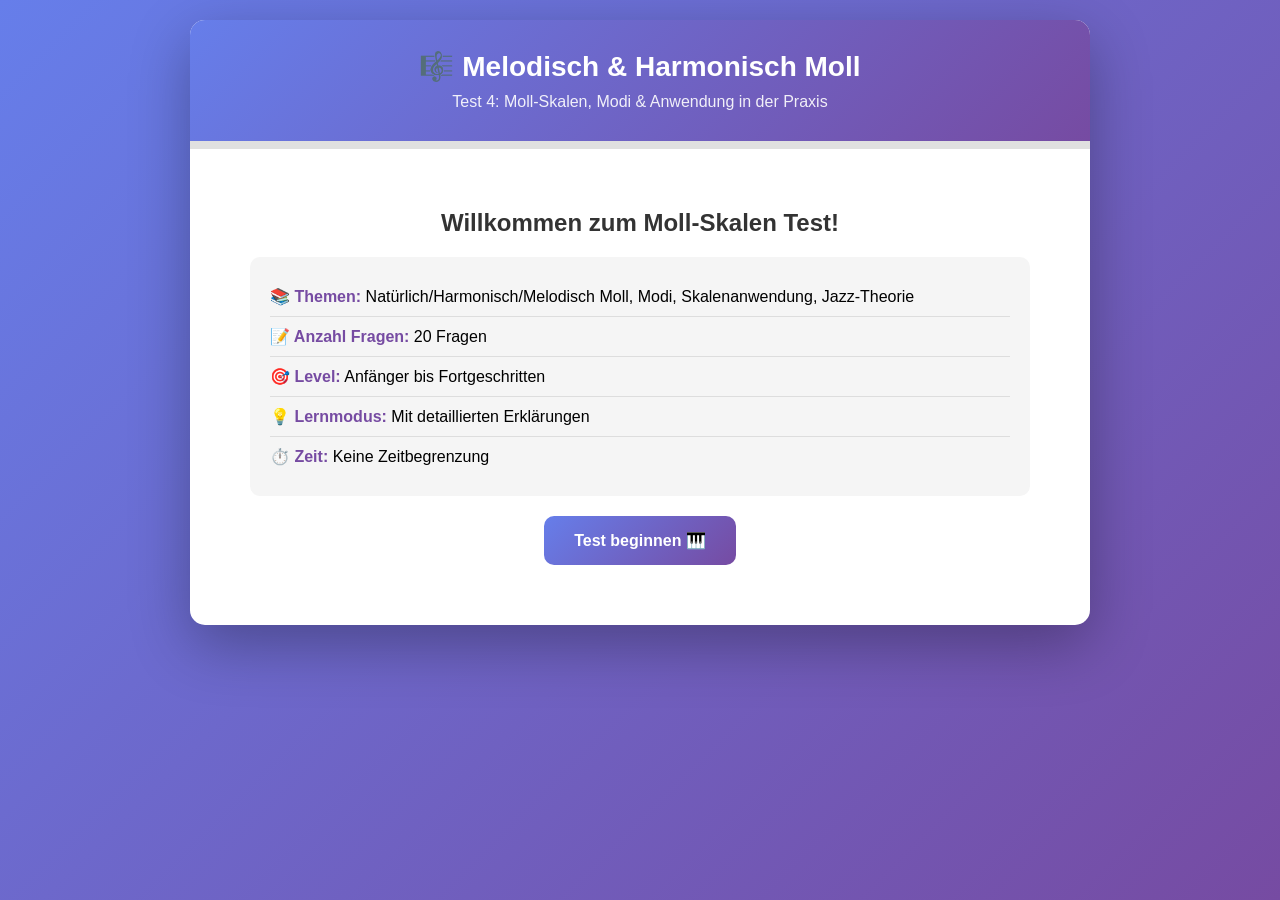
==== index.html @ d2f54fc6 "Rename melodisch_harmonisch_moll.html to index.html" ====
<!DOCTYPE html>
<html lang="de">
<head>
    <meta charset="UTF-8">
    <meta name="viewport" content="width=device-width, initial-scale=1.0">
    <title>Melodisch & Harmonisch Moll - Musiktheorie Test</title>
    <style>
        * {
            margin: 0;
            padding: 0;
            box-sizing: border-box;
        }

        body {
            font-family: 'Segoe UI', Tahoma, Geneva, Verdana, sans-serif;
            background: linear-gradient(135deg, #667eea 0%, #764ba2 100%);
            min-height: 100vh;
            padding: 20px;
        }

        .container {
            max-width: 900px;
            margin: 0 auto;
            background: white;
            border-radius: 15px;
            box-shadow: 0 20px 60px rgba(0,0,0,0.3);
            overflow: hidden;
        }

        .header {
            background: linear-gradient(135deg, #667eea 0%, #764ba2 100%);
            color: white;
            padding: 30px;
            text-align: center;
        }

        .header h1 {
            font-size: 28px;
            margin-bottom: 10px;
        }

        .header p {
            font-size: 16px;
            opacity: 0.9;
        }

        .progress-bar {
            height: 8px;
            background: #e0e0e0;
            position: relative;
        }

        .progress-fill {
            height: 100%;
            background: linear-gradient(90deg, #667eea 0%, #764ba2 100%);
            transition: width 0.3s ease;
            width: 0%;
        }

        .content {
            padding: 40px;
        }

        .start-screen, .question-screen, .result-screen {
            display: none;
        }

        .start-screen.active, .question-screen.active, .result-screen.active {
            display: block;
        }

        .start-info {
            text-align: center;
            padding: 20px;
        }

        .start-info h2 {
            color: #333;
            margin-bottom: 20px;
        }

        .info-box {
            background: #f5f5f5;
            padding: 20px;
            border-radius: 10px;
            margin: 20px 0;
            text-align: left;
        }

        .info-box ul {
            list-style: none;
            padding-left: 0;
        }

        .info-box li {
            padding: 10px 0;
            border-bottom: 1px solid #ddd;
        }

        .info-box li:last-child {
            border-bottom: none;
        }

        .info-box strong {
            color: #764ba2;
        }

        .question-header {
            margin-bottom: 30px;
        }

        .question-number {
            color: #764ba2;
            font-size: 14px;
            font-weight: bold;
            margin-bottom: 10px;
        }

        .question-text {
            font-size: 20px;
            color: #333;
            margin-bottom: 25px;
            line-height: 1.6;
        }

        .answers {
            margin-bottom: 30px;
        }

        .answer-option {
            background: #f8f9fa;
            border: 2px solid #e0e0e0;
            border-radius: 10px;
            padding: 15px 20px;
            margin-bottom: 15px;
            cursor: pointer;
            transition: all 0.3s ease;
            display: flex;
            align-items: center;
        }

        .answer-option:hover {
            background: #e8e4f3;
            border-color: #667eea;
            transform: translateX(5px);
        }

        .answer-option.selected {
            background: #667eea;
            color: white;
            border-color: #667eea;
        }

        .answer-option.correct {
            background: #4caf50;
            color: white;
            border-color: #4caf50;
        }

        .answer-option.incorrect {
            background: #f44336;
            color: white;
            border-color: #f44336;
        }

        .answer-option.disabled {
            cursor: not-allowed;
            opacity: 0.7;
        }

        .answer-label {
            display: inline-block;
            width: 30px;
            height: 30px;
            border-radius: 50%;
            background: white;
            color: #667eea;
            text-align: center;
            line-height: 30px;
            font-weight: bold;
            margin-right: 15px;
            flex-shrink: 0;
        }

        .answer-option.selected .answer-label {
            background: white;
            color: #667eea;
        }

        .answer-option.correct .answer-label {
            background: white;
            color: #4caf50;
        }

        .answer-option.incorrect .answer-label {
            background: white;
            color: #f44336;
        }

        .explanation {
            background: #fff3cd;
            border-left: 4px solid #ffc107;
            padding: 15px 20px;
            margin: 20px 0;
            border-radius: 5px;
            display: none;
        }

        .explanation.show {
            display: block;
            animation: slideDown 0.3s ease;
        }

        .explanation h4 {
            color: #856404;
            margin-bottom: 10px;
        }

        .explanation p {
            color: #856404;
            line-height: 1.6;
        }

        @keyframes slideDown {
            from {
                opacity: 0;
                transform: translateY(-10px);
            }
            to {
                opacity: 1;
                transform: translateY(0);
            }
        }

        .button-group {
            display: flex;
            gap: 15px;
            margin-top: 30px;
        }

        .btn {
            flex: 1;
            padding: 15px 30px;
            border: none;
            border-radius: 10px;
            font-size: 16px;
            font-weight: bold;
            cursor: pointer;
            transition: all 0.3s ease;
        }

        .btn-primary {
            background: linear-gradient(135deg, #667eea 0%, #764ba2 100%);
            color: white;
        }

        .btn-primary:hover {
            transform: translateY(-2px);
            box-shadow: 0 10px 20px rgba(102, 126, 234, 0.3);
        }

        .btn-secondary {
            background: #6c757d;
            color: white;
        }

        .btn-secondary:hover {
            background: #5a6268;
        }

        .btn:disabled {
            opacity: 0.5;
            cursor: not-allowed;
        }

        .result-summary {
            text-align: center;
            padding: 20px;
        }

        .score-circle {
            width: 200px;
            height: 200px;
            border-radius: 50%;
            margin: 30px auto;
            display: flex;
            align-items: center;
            justify-content: center;
            font-size: 48px;
            font-weight: bold;
            color: white;
            position: relative;
        }

        .score-circle.excellent {
            background: linear-gradient(135deg, #4caf50 0%, #8bc34a 100%);
        }

        .score-circle.good {
            background: linear-gradient(135deg, #2196f3 0%, #03a9f4 100%);
        }

        .score-circle.average {
            background: linear-gradient(135deg, #ff9800 0%, #ffc107 100%);
        }

        .score-circle.poor {
            background: linear-gradient(135deg, #f44336 0%, #e91e63 100%);
        }

        .result-message {
            font-size: 24px;
            color: #333;
            margin: 20px 0;
        }

        .result-details {
            background: #f5f5f5;
            padding: 20px;
            border-radius: 10px;
            margin: 20px 0;
            text-align: left;
        }

        .result-item {
            display: flex;
            justify-content: space-between;
            padding: 10px 0;
            border-bottom: 1px solid #ddd;
        }

        .result-item:last-child {
            border-bottom: none;
        }

        @media (max-width: 768px) {
            .content {
                padding: 20px;
            }

            .button-group {
                flex-direction: column;
            }
        }
    </style>
</head>
<body>
    <div class="container">
        <div class="header">
            <h1>🎼 Melodisch & Harmonisch Moll</h1>
            <p>Test 4: Moll-Skalen, Modi & Anwendung in der Praxis</p>
        </div>
        
        <div class="progress-bar">
            <div class="progress-fill" id="progressBar"></div>
        </div>

        <div class="content">
            <div class="start-screen active" id="startScreen">
                <div class="start-info">
                    <h2>Willkommen zum Moll-Skalen Test!</h2>
                    <div class="info-box">
                        <ul>
                            <li><strong>📚 Themen:</strong> Natürlich/Harmonisch/Melodisch Moll, Modi, Skalenanwendung, Jazz-Theorie</li>
                            <li><strong>📝 Anzahl Fragen:</strong> 20 Fragen</li>
                            <li><strong>🎯 Level:</strong> Anfänger bis Fortgeschritten</li>
                            <li><strong>💡 Lernmodus:</strong> Mit detaillierten Erklärungen</li>
                            <li><strong>⏱️ Zeit:</strong> Keine Zeitbegrenzung</li>
                        </ul>
                    </div>
                    <button class="btn btn-primary" onclick="startTest()">Test beginnen 🎹</button>
                </div>
            </div>

            <div class="question-screen" id="questionScreen">
                <div class="question-header">
                    <div class="question-number" id="questionNumber">Frage 1 von 20</div>
                    <div class="question-text" id="questionText"></div>
                </div>

                <div class="answers" id="answersContainer"></div>

                <div class="explanation" id="explanation">
                    <h4>💡 Erklärung:</h4>
                    <p id="explanationText"></p>
                </div>

                <div class="button-group">
                    <button class="btn btn-secondary" onclick="previousQuestion()" id="prevBtn" disabled>← Zurück</button>
                    <button class="btn btn-primary" onclick="checkAnswer()" id="checkBtn">Antwort prüfen</button>
                    <button class="btn btn-primary" onclick="nextQuestion()" id="nextBtn" style="display:none;">Weiter →</button>
                </div>
            </div>

            <div class="result-screen" id="resultScreen">
                <div class="result-summary">
                    <h2>Test abgeschlossen! 🎉</h2>
                    <div class="score-circle" id="scoreCircle">
                        <span id="scorePercentage">0%</span>
                    </div>
                    <div class="result-message" id="resultMessage"></div>
                    
                    <div class="result-details">
                        <div class="result-item">
                            <span><strong>Richtige Antworten:</strong></span>
                            <span id="correctCount">0</span>
                        </div>
                        <div class="result-item">
                            <span><strong>Falsche Antworten:</strong></span>
                            <span id="incorrectCount">0</span>
                        </div>
                        <div class="result-item">
                            <span><strong>Gesamtpunktzahl:</strong></span>
                            <span id="totalScore">0/20</span>
                        </div>
                        <div class="result-item">
                            <span><strong>Prozentsatz:</strong></span>
                            <span id="percentageScore">0%</span>
                        </div>
                    </div>

                    <button class="btn btn-primary" onclick="restartTest()">Test wiederholen 🔄</button>
                </div>
            </div>
        </div>
    </div>

    <script>
        const questions = [
            {
                type: 'multiple-choice',
                question: 'Welche Töne hat die natürliche A-Moll Skala?',
                options: [
                    'A-H-C-D-E-F-G-A',
                    'A-H-C#-D-E-F#-G#-A',
                    'A-H-C-D-E-F-G#-A',
                    'A-H-C-D-E-F#-G-A'
                ],
                correct: 0,
                explanation: 'Die natürliche Moll-Skala (Äolisch) von A ist A-H-C-D-E-F-G-A. Sie entspricht dem 6. Modus der C-Dur Tonleiter und hat keine Vorzeichen. Dies ist die "reine" Moll-Tonleiter ohne Erhöhungen.'
            },
            {
                type: 'multiple-choice',
                question: 'Was ist der Hauptunterschied zwischen Harmonisch Moll und natürlich Moll?',
                options: [
                    'Harmonisch Moll hat eine große Septime (7)',
                    'Harmonisch Moll hat eine große Sexte (6)',
                    'Harmonisch Moll hat mehr Töne',
                    'Es gibt keinen Unterschied'
                ],
                correct: 0,
                explanation: 'Harmonisch Moll erhöht die 7. Stufe um einen Halbton (große Septime). In A-Moll: A-H-C-D-E-F-G#-A. Dies erzeugt einen Leitton zum Grundton und ermöglicht einen Dominant7-Akkord (E7), was zu stärkeren harmonischen Kadenzen führt.'
            },
            {
                type: 'true-false',
                question: 'Melodisch Moll hat sowohl eine große Sexte (6) als auch eine große Septime (7).',
                options: ['Richtig', 'Falsch'],
                correct: 0,
                explanation: 'Richtig! Melodisch Moll in A: A-H-C-D-E-F#-G#-A (aufwärts). Sie hat beide erhöhte Stufen: die große Sexte (F#) und große Septime (G#). Im Jazz wird diese Skala sowohl auf- als auch abwärts gleich gespielt, in der Klassik wird abwärts die natürliche Moll verwendet.'
            },
            {
                type: 'multiple-choice',
                question: 'Welche charakteristische Intervallstruktur entsteht in der Harmonisch-Moll-Skala?',
                options: [
                    'Eine übermäßige Sekunde zwischen der 6. und 7. Stufe',
                    'Eine verminderte Quinte',
                    'Ein Tritonus am Anfang',
                    'Eine große Septime am Anfang'
                ],
                correct: 0,
                explanation: 'Harmonisch Moll hat eine übermäßige Sekunde (3 Halbtöne) zwischen ♭6 und 7. In A-Moll ist das F zu G# (1½ Ganztöne). Dies erzeugt den charakteristischen "orientalischen" oder "exotischen" Klang dieser Skala.'
            },
            {
                type: 'multiple-choice',
                question: 'Welcher Modi entsteht auf der 7. Stufe von Harmonisch Moll?',
                options: [
                    'Superlokrisch (alteriert Diminished)',
                    'Lokrisch',
                    'Phrygisch Dominant',
                    'Dorisch ♭2'
                ],
                correct: 0,
                explanation: 'Der 7. Modus von Harmonisch Moll ist Superlokrisch (auch "alteriert Diminished"). Von G# in A-Moll harmonisch: G#-A-H-C-D-E-F-G#. Dieser Modus hat eine verminderte Quarte und wird über verminderte Akkorde verwendet.'
            },
            {
                type: 'true-false',
                question: 'Der 5. Modus von Harmonisch Moll wird "Phrygisch Dominant" genannt und klingt sehr orientalisch.',
                options: ['Richtig', 'Falsch'],
                correct: 0,
                explanation: 'Richtig! Phrygisch Dominant (5. Modus von Harmonisch Moll) hat die Struktur: 1-♭2-3-4-5-♭6-♭7. Von E in A-Moll harmonisch: E-F-G#-A-H-C-D-E. Der Klang kombiniert die ♭2 (spanisch/orientalisch) mit einer großen Terz, was einen sehr exotischen, dominant-artigen Sound erzeugt.'
            },
            {
                type: 'multiple-choice',
                question: 'Welcher Modus von Melodisch Moll wird am häufigsten im Jazz über Dominant7-Akkorde verwendet?',
                options: [
                    'Lydisch Dominant (4. Modus)',
                    'Dorisch ♭2 (2. Modus)',
                    'Lokrisch #2 (6. Modus)',
                    'Superlokrisch (7. Modus)'
                ],
                correct: 0,
                explanation: 'Lydisch Dominant (4. Modus von Melodisch Moll) hat die Struktur: 1-2-3-#4-5-6-♭7. Es ist wie Mixolydisch mit #11, ideal für Dominant7#11-Akkorde. Von D in A-Melodisch Moll: D-E-F#-G#-A-H-C-D. Wird häufig über Dominant-Akkorde in Jazz-Balladen verwendet.'
            },
            {
                type: 'multiple-choice',
                question: 'Was ist die "Alterierte Skala" und woher kommt sie?',
                options: [
                    'Der 7. Modus von Melodisch Moll mit allen alterierten Tensions',
                    'Eine chromatische Variation der Blues-Skala',
                    'Eine historische mittelalterliche Skala',
                    'Eine moderne Erfindung ohne theoretische Basis'
                ],
                correct: 0,
                explanation: 'Die alterierte Skala ist der 7. Modus von Melodisch Moll. Von G# in A-Melodisch Moll: G#-A-H-C-D-E-F#-G#. Wenn man sie von G aus betrachtet (enharmonisch): G-A♭-B♭-C♭(=H)-D♭-E♭-F-G. Sie enthält alle alterierten Tensions: ♭9, #9, #11(=♭5), ♭13 und wird über alterierte Dominant-Akkorde (G7alt) gespielt.'
            },
            {
                type: 'true-false',
                question: 'Die Melodisch-Moll-Skala wird im Jazz gleich auf- und absteigend gespielt.',
                options: ['Richtig', 'Falsch'],
                correct: 0,
                explanation: 'Richtig! In der klassischen Musik wird Melodisch Moll aufwärts mit erhöhter 6. und 7. Stufe gespielt, abwärts wie natürlich Moll. Im Jazz verwendet man jedoch die aufsteigende Form durchgehend (Jazz Minor), da dies mehr harmonische Möglichkeiten bietet und die Modi konsistent bleiben.'
            },
            {
                type: 'multiple-choice',
                question: 'Welcher Akkord entsteht auf der I. Stufe von Harmonisch Moll?',
                options: [
                    'Moll-Mj7 (z.B. Am(maj7))',
                    'Moll7 (z.B. Am7)',
                    'Dur7 (z.B. A7)',
                    'Vermindert (z.B. Adim)'
                ],
                correct: 0,
                explanation: 'Auf der I. Stufe von Harmonisch Moll entsteht ein Moll-Major7-Akkord (mMaj7). In A-Moll harmonisch: A-C-E-G#. Der Akkord kombiniert einen Moll-Dreiklang mit großer Septime und hat einen charakteristischen, leicht düsteren, mysteriösen Klang.'
            },
            {
                type: 'multiple-choice',
                question: 'Über welchen Akkordtyp wird typischerweise Dorisch ♭2 (2. Modus von Melodisch Moll) verwendet?',
                options: [
                    'Moll7-Akkorde mit ♭9',
                    'Dominant7-Akkorde',
                    'Major7-Akkorde',
                    'Verminderte Akkorde'
                ],
                correct: 0,
                explanation: 'Dorisch ♭2 (auch "Phrygian Natural 6") wird über Moll7♭9-Akkorde verwendet. Von H in A-Melodisch Moll: H-C-D-E-F#-G#-A-H (1-♭2-♭3-4-5-6-♭7). Es ist wie Phrygisch, aber mit großer Sexte, was einen dunkleren, moderneren Klang als normales Dorisch erzeugt.'
            },
            {
                type: 'true-false',
                question: 'Der 6. Modus von Melodisch Moll wird "Lokrisch #2" genannt und über halbverminderte Akkorde (m7♭5) verwendet.',
                options: ['Richtig', 'Falsch'],
                correct: 0,
                explanation: 'Richtig! Lokrisch #2 (6. Modus von Melodisch Moll) hat die Struktur: 1-2-♭3-4-♭5-♭6-♭7. Von F# in A-Melodisch Moll: F#-G#-A-H-C-D-E-F#. Es ist wie Lokrisch, aber mit großer Sekunde statt ♭2, was eine modernere Alternative für m7♭5-Akkorde bietet.'
            },
            {
                type: 'multiple-choice',
                question: 'Was ist der charakteristische Klang des 3. Modus von Melodisch Moll?',
                options: [
                    'Lydisch Augmented - Dur-Klang mit #4 und #5',
                    'Moll mit großer Septime',
                    'Dominant mit ♭9',
                    'Vermindert'
                ],
                correct: 0,
                explanation: 'Der 3. Modus von Melodisch Moll ist Lydisch Augmented: 1-2-3-#4-#5-6-7. Von C in A-Melodisch Moll: C-D-E-F#-G#-A-H-C. Er wird über Maj7#5-Akkorde (Augmented Major7) gespielt und hat einen sehr hellen, schwebenden, modernen Klang durch die übermäßige Quinte und übermäßige Quarte.'
            },
            {
                type: 'multiple-choice',
                question: 'In einer II-V-I Kadenz in Moll, welche Skala passt am besten über den V-Akkord (Dominant)?',
                options: [
                    'Harmonisch Moll vom Grundton der Tonart (ergibt Phrygisch Dominant über V)',
                    'Natürlich Moll',
                    'Dorisch',
                    'Pentatonik'
                ],
                correct: 0,
                explanation: 'In einer Moll II-V-I (z.B. Hm7♭5 - E7 - Am) verwendet man über E7 oft die A-Harmonisch-Moll-Skala, was E-Phrygisch-Dominant ergibt: E-F-G#-A-H-C-D-E. Dies betont den Leitton (G#) und erzeugt die klassische Moll-Kadenz-Spannung. Alternativ funktioniert auch die alterierte Skala (E-alteriert).'
            },
            {
                type: 'true-false',
                question: 'Die "Melodische Moll-Kadenz" verwendet auf der IV-Stufe einen Maj7#5-Akkord.',
                options: ['Richtig', 'Falsch'],
                correct: 0,
                explanation: 'Richtig! In Melodisch Moll entsteht auf der IV-Stufe ein Maj7#5-Akkord. In A-Melodisch Moll wäre das D-Maj7#5 (D-F#-A#-C#). Diese farbige Kadenz (z.B. DMaj7#5 - E7 - Am) ist charakteristisch für moderne Jazz-Kompositionen und modal-jazz.'
            },
            {
                type: 'multiple-choice',
                question: 'Warum wird Melodisch Moll oft als "Jazz Minor" bezeichnet?',
                options: [
                    'Weil sie im Jazz fundamental ist und viele wichtige Modi liefert',
                    'Weil sie nur im Jazz verwendet wird',
                    'Weil sie von Jazz-Musikern erfunden wurde',
                    'Weil sie eine Blues-Note enthält'
                ],
                correct: 0,
                explanation: 'Melodisch Moll wird "Jazz Minor" genannt, weil sie im modernen Jazz zentral ist. Ihre 7 Modi (besonders alteriert, Lydisch Dominant, Dorisch ♭2, Lokrisch #2) sind essentiell für Jazz-Harmonik. Sie ermöglicht sophisticated Klangfarben über verschiedene Akkordtypen und ist fundamentaler Bestandteil der Jazz-Theorie seit der Bebop-Ära.'
            },
            {
                type: 'multiple-choice',
                question: 'Welche Skala würdest du über einen Gm(maj7)-Akkord spielen?',
                options: [
                    'G-Melodisch Moll',
                    'G-Harmonisch Moll',
                    'G-Dorisch',
                    'G-Dur'
                ],
                correct: 0,
                explanation: 'Über Gm(maj7) passt G-Melodisch Moll perfekt: G-A-B♭-C-D-E-F#-G. Der Akkord Gm(maj7) besteht aus G-B♭-D-F#, alle diese Töne sind in G-Melodisch Moll enthalten. Diese Kombination erzeugt einen modernen, jazzigen Moll-Sound mit der charakteristischen großen Septime.'
            },
            {
                type: 'true-false',
                question: 'Der Akkord auf der II. Stufe von Harmonisch Moll ist ein halbverminderter Akkord (m7♭5).',
                options: ['Richtig', 'Falsch'],
                correct: 0,
                explanation: 'Richtig! Auf der II. Stufe von Harmonisch Moll entsteht ein m7♭5-Akkord. In A-Harmonisch Moll ist das Hm7♭5 (H-D-F-A). Dies ist typisch für die Moll II-V-I Kadenz: IIm7♭5 - V7 - Im(maj7), eine der wichtigsten Kadenzen im Jazz.'
            },
            {
                type: 'multiple-choice',
                question: 'Welche Skala verwendest du am besten über einen Bm7♭5-Akkord in der Tonart A-Moll?',
                options: [
                    'Lokrisch #2 (H-Lokrisch #2) oder H-Lokrisch',
                    'H-Dorisch',
                    'H-Dur',
                    'H-Mixolydisch'
                ],
                correct: 0,
                explanation: 'Über Hm7♭5 in A-Moll funktionieren zwei Optionen: 1) H-Lokrisch (von C-Dur): H-C-D-E-F-G-A - passt zur natürlichen Moll-Umgebung. 2) H-Lokrisch #2 (von A-Melodisch Moll): H-C#-D-E-F-G-A - moderner Sound. Die Wahl hängt vom harmonischen Kontext ab. Lokrisch #2 klingt weniger dunkel durch die große Sekunde.'
            },
            {
                type: 'multiple-choice',
                question: 'Was ist der praktische Vorteil von Melodisch Moll gegenüber Harmonisch Moll?',
                options: [
                    'Melodisch Moll vermeidet die übermäßige Sekunde und ist melodischer zu spielen',
                    'Melodisch Moll hat mehr Töne',
                    'Melodisch Moll ist einfacher zu lernen',
                    'Melodisch Moll klingt immer besser'
                ],
                correct: 0,
                explanation: 'Der Hauptvorteil von Melodisch Moll: Sie vermeidet die übermäßige Sekunde (F-G# in A-Moll) von Harmonisch Moll durch Erhöhung auch der 6. Stufe (F#). Das macht sie melodischer und flüssiger zu spielen. Die Skala folgt besser natürlichen melodischen Linien, daher der Name "melodisch". Gleichzeitig behält sie den Leitton (G#) für harmonische Funktionalität.'
            }
        ];

        let currentQuestion = 0;
        let score = 0;
        let userAnswers = [];
        let answerChecked = false;

        function startTest() {
            document.getElementById('startScreen').classList.remove('active');
            document.getElementById('questionScreen').classList.add('active');
            loadQuestion();
        }

        function loadQuestion() {
            const q = questions[currentQuestion];
            document.getElementById('questionNumber').textContent = `Frage ${currentQuestion + 1} von ${questions.length}`;
            document.getElementById('questionText').textContent = q.question;
            
            const answersContainer = document.getElementById('answersContainer');
            answersContainer.innerHTML = '';
            
            q.options.forEach((option, index) => {
                const answerDiv = document.createElement('div');
                answerDiv.className = 'answer-option';
                answerDiv.onclick = () => selectAnswer(index);
                answerDiv.innerHTML = `
                    <span class="answer-label">${String.fromCharCode(65 + index)}</span>
                    <span>${option}</span>
                `;
                answersContainer.appendChild(answerDiv);
            });
            
            document.getElementById('explanation').classList.remove('show');
            document.getElementById('checkBtn').style.display = 'block';
            document.getElementById('nextBtn').style.display = 'none';
            document.getElementById('prevBtn').disabled = currentQuestion === 0;
            
            answerChecked = false;
            updateProgressBar();
        }

        function selectAnswer(index) {
            if (answerChecked) return;
            
            const options = document.querySelectorAll('.answer-option');
            options.forEach(opt => opt.classList.remove('selected'));
            options[index].classList.add('selected');
            userAnswers[currentQuestion] = index;
        }

        function checkAnswer() {
            if (userAnswers[currentQuestion] === undefined) {
                alert('Bitte wählen Sie eine Antwort aus!');
                return;
            }
            
            answerChecked = true;
            const q = questions[currentQuestion];
            const options = document.querySelectorAll('.answer-option');
            
            options.forEach((opt, index) => {
                opt.classList.add('disabled');
                if (index === q.correct) {
                    opt.classList.add('correct');
                }
                if (index === userAnswers[currentQuestion] && index !== q.correct) {
                    opt.classList.add('incorrect');
                }
            });
            
            if (userAnswers[currentQuestion] === q.correct) {
                score++;
            }
            
            document.getElementById('explanationText').textContent = q.explanation;
            document.getElementById('explanation').classList.add('show');
            document.getElementById('checkBtn').style.display = 'none';
            document.getElementById('nextBtn').style.display = 'block';
        }

        function nextQuestion() {
            currentQuestion++;
            if (currentQuestion < questions.length) {
                loadQuestion();
            } else {
                showResults();
            }
        }

        function previousQuestion() {
            if (currentQuestion > 0) {
                currentQuestion--;
                loadQuestion();
                
                if (userAnswers[currentQuestion] !== undefined) {
                    const options = document.querySelectorAll('.answer-option');
                    options[userAnswers[currentQuestion]].classList.add('selected');
                }
            }
        }

        function updateProgressBar() {
            const progress = ((currentQuestion + 1) / questions.length) * 100;
            document.getElementById('progressBar').style.width = progress + '%';
        }

        function showResults() {
            document.getElementById('questionScreen').classList.remove('active');
            document.getElementById('resultScreen').classList.add('active');
            
            const percentage = Math.round((score / questions.length) * 100);
            const scoreCircle = document.getElementById('scoreCircle');
            
            document.getElementById('scorePercentage').textContent = percentage + '%';
            document.getElementById('correctCount').textContent = score;
            document.getElementById('incorrectCount').textContent = questions.length - score;
            document.getElementById('totalScore').textContent = `${score}/${questions.length}`;
            document.getElementById('percentageScore').textContent = percentage + '%';
            
            let message = '';
            let circleClass = '';
            
            if (percentage >= 90) {
                message = '🎉 Exzellent! Sie beherrschen Moll-Skalen meisterhaft!';
                circleClass = 'excellent';
            } else if (percentage >= 75) {
                message = '👏 Sehr gut! Ihr Verständnis von Moll-Modi ist stark!';
                circleClass = 'good';
            } else if (percentage >= 60) {
                message = '👍 Gut! Vertiefen Sie Ihr Wissen über die Modi!';
                circleClass = 'average';
            } else {
                message = '📚 Weiter lernen! Üben Sie die Skalen am Instrument!';
                circleClass = 'poor';
            }
            
            document.getElementById('resultMessage').textContent = message;
            scoreCircle.className = 'score-circle ' + circleClass;
            
            updateProgressBar();
        }

        function restartTest() {
            currentQuestion = 0;
            score = 0;
            userAnswers = [];
            answerChecked = false;
            
            document.getElementById('resultScreen').classList.remove('active');
            document.getElementById('startScreen').classList.add('active');
            document.getElementById('progressBar').style.width = '0%';
        }
    </script>
</body>
</html>
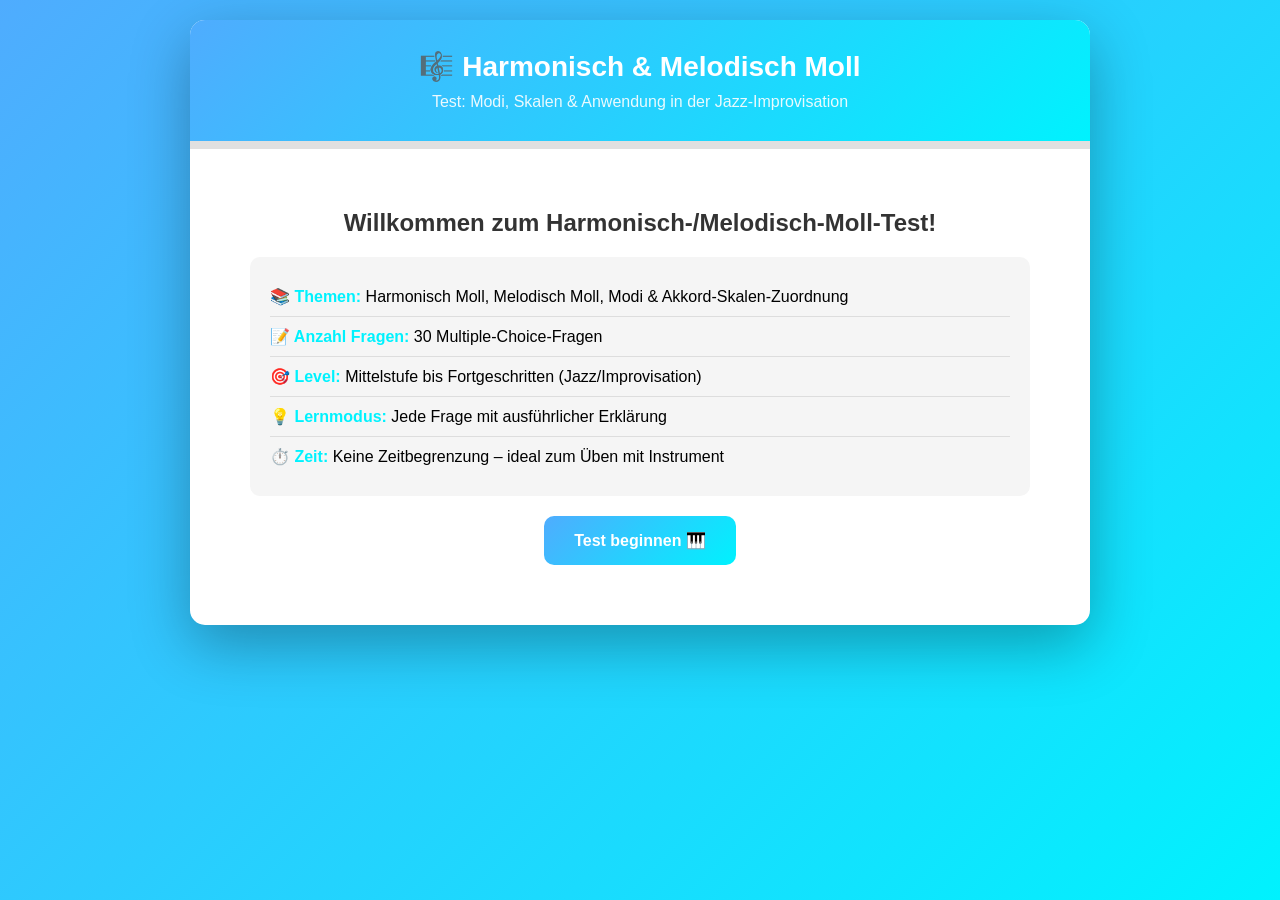
==== commit 462c9bb0: "Update and rename melharm.html to index.html" ====
--- a/index.html
+++ b/index.html
@@ -1,794 +1,983 @@
-<!DOCTYPE html>
-<html lang="de">
-<head>
-    <meta charset="UTF-8">
-    <meta name="viewport" content="width=device-width, initial-scale=1.0">
-    <title>Melodisch & Harmonisch Moll - Musiktheorie Test</title>
-    <style>
-        * {
-            margin: 0;
-            padding: 0;
-            box-sizing: border-box;
-        }
-
-        body {
-            font-family: 'Segoe UI', Tahoma, Geneva, Verdana, sans-serif;
-            background: linear-gradient(135deg, #667eea 0%, #764ba2 100%);
-            min-height: 100vh;
-            padding: 20px;
-        }
-
-        .container {
-            max-width: 900px;
-            margin: 0 auto;
-            background: white;
-            border-radius: 15px;
-            box-shadow: 0 20px 60px rgba(0,0,0,0.3);
-            overflow: hidden;
-        }
-
-        .header {
-            background: linear-gradient(135deg, #667eea 0%, #764ba2 100%);
-            color: white;
-            padding: 30px;
-            text-align: center;
-        }
-
-        .header h1 {
-            font-size: 28px;
-            margin-bottom: 10px;
-        }
-
-        .header p {
-            font-size: 16px;
-            opacity: 0.9;
-        }
-
-        .progress-bar {
-            height: 8px;
-            background: #e0e0e0;
-            position: relative;
-        }
-
-        .progress-fill {
-            height: 100%;
-            background: linear-gradient(90deg, #667eea 0%, #764ba2 100%);
-            transition: width 0.3s ease;
-            width: 0%;
-        }
-
-        .content {
-            padding: 40px;
-        }
-
-        .start-screen, .question-screen, .result-screen {
-            display: none;
-        }
-
-        .start-screen.active, .question-screen.active, .result-screen.active {
-            display: block;
-        }
-
-        .start-info {
-            text-align: center;
-            padding: 20px;
-        }
-
-        .start-info h2 {
-            color: #333;
-            margin-bottom: 20px;
-        }
-
-        .info-box {
-            background: #f5f5f5;
-            padding: 20px;
-            border-radius: 10px;
-            margin: 20px 0;
-            text-align: left;
-        }
-
-        .info-box ul {
-            list-style: none;
-            padding-left: 0;
-        }
-
-        .info-box li {
-            padding: 10px 0;
-            border-bottom: 1px solid #ddd;
-        }
-
-        .info-box li:last-child {
-            border-bottom: none;
-        }
-
-        .info-box strong {
-            color: #764ba2;
-        }
-
-        .question-header {
-            margin-bottom: 30px;
-        }
-
-        .question-number {
-            color: #764ba2;
-            font-size: 14px;
-            font-weight: bold;
-            margin-bottom: 10px;
-        }
-
-        .question-text {
-            font-size: 20px;
-            color: #333;
-            margin-bottom: 25px;
-            line-height: 1.6;
-        }
-
-        .answers {
-            margin-bottom: 30px;
-        }
-
-        .answer-option {
-            background: #f8f9fa;
-            border: 2px solid #e0e0e0;
-            border-radius: 10px;
-            padding: 15px 20px;
-            margin-bottom: 15px;
-            cursor: pointer;
-            transition: all 0.3s ease;
-            display: flex;
-            align-items: center;
-        }
-
-        .answer-option:hover {
-            background: #e8e4f3;
-            border-color: #667eea;
-            transform: translateX(5px);
-        }
-
-        .answer-option.selected {
-            background: #667eea;
-            color: white;
-            border-color: #667eea;
-        }
-
-        .answer-option.correct {
-            background: #4caf50;
-            color: white;
-            border-color: #4caf50;
-        }
-
-        .answer-option.incorrect {
-            background: #f44336;
-            color: white;
-            border-color: #f44336;
-        }
-
-        .answer-option.disabled {
-            cursor: not-allowed;
-            opacity: 0.7;
-        }
-
-        .answer-label {
-            display: inline-block;
-            width: 30px;
-            height: 30px;
-            border-radius: 50%;
-            background: white;
-            color: #667eea;
-            text-align: center;
-            line-height: 30px;
-            font-weight: bold;
-            margin-right: 15px;
-            flex-shrink: 0;
-        }
-
-        .answer-option.selected .answer-label {
-            background: white;
-            color: #667eea;
-        }
-
-        .answer-option.correct .answer-label {
-            background: white;
-            color: #4caf50;
-        }
-
-        .answer-option.incorrect .answer-label {
-            background: white;
-            color: #f44336;
-        }
-
-        .explanation {
-            background: #fff3cd;
-            border-left: 4px solid #ffc107;
-            padding: 15px 20px;
-            margin: 20px 0;
-            border-radius: 5px;
-            display: none;
-        }
-
-        .explanation.show {
-            display: block;
-            animation: slideDown 0.3s ease;
-        }
-
-        .explanation h4 {
-            color: #856404;
-            margin-bottom: 10px;
-        }
-
-        .explanation p {
-            color: #856404;
-            line-height: 1.6;
-        }
-
-        @keyframes slideDown {
-            from {
-                opacity: 0;
-                transform: translateY(-10px);
-            }
-            to {
-                opacity: 1;
-                transform: translateY(0);
-            }
-        }
-
-        .button-group {
-            display: flex;
-            gap: 15px;
-            margin-top: 30px;
-        }
-
-        .btn {
-            flex: 1;
-            padding: 15px 30px;
-            border: none;
-            border-radius: 10px;
-            font-size: 16px;
-            font-weight: bold;
-            cursor: pointer;
-            transition: all 0.3s ease;
-        }
-
-        .btn-primary {
-            background: linear-gradient(135deg, #667eea 0%, #764ba2 100%);
-            color: white;
-        }
-
-        .btn-primary:hover {
-            transform: translateY(-2px);
-            box-shadow: 0 10px 20px rgba(102, 126, 234, 0.3);
-        }
-
-        .btn-secondary {
-            background: #6c757d;
-            color: white;
-        }
-
-        .btn-secondary:hover {
-            background: #5a6268;
-        }
-
-        .btn:disabled {
-            opacity: 0.5;
-            cursor: not-allowed;
-        }
-
-        .result-summary {
-            text-align: center;
-            padding: 20px;
-        }
-
-        .score-circle {
-            width: 200px;
-            height: 200px;
-            border-radius: 50%;
-            margin: 30px auto;
-            display: flex;
-            align-items: center;
-            justify-content: center;
-            font-size: 48px;
-            font-weight: bold;
-            color: white;
-            position: relative;
-        }
-
-        .score-circle.excellent {
-            background: linear-gradient(135deg, #4caf50 0%, #8bc34a 100%);
-        }
-
-        .score-circle.good {
-            background: linear-gradient(135deg, #2196f3 0%, #03a9f4 100%);
-        }
-
-        .score-circle.average {
-            background: linear-gradient(135deg, #ff9800 0%, #ffc107 100%);
-        }
-
-        .score-circle.poor {
-            background: linear-gradient(135deg, #f44336 0%, #e91e63 100%);
-        }
-
-        .result-message {
-            font-size: 24px;
-            color: #333;
-            margin: 20px 0;
-        }
-
-        .result-details {
-            background: #f5f5f5;
-            padding: 20px;
-            border-radius: 10px;
-            margin: 20px 0;
-            text-align: left;
-        }
-
-        .result-item {
-            display: flex;
-            justify-content: space-between;
-            padding: 10px 0;
-            border-bottom: 1px solid #ddd;
-        }
-
-        .result-item:last-child {
-            border-bottom: none;
-        }
-
-        @media (max-width: 768px) {
-            .content {
-                padding: 20px;
-            }
-
-            .button-group {
-                flex-direction: column;
-            }
-        }
-    </style>
-</head>
-<body>
-    <div class="container">
-        <div class="header">
-            <h1>🎼 Melodisch & Harmonisch Moll</h1>
-            <p>Test 4: Moll-Skalen, Modi & Anwendung in der Praxis</p>
-        </div>
-        
-        <div class="progress-bar">
-            <div class="progress-fill" id="progressBar"></div>
-        </div>
-
-        <div class="content">
-            <div class="start-screen active" id="startScreen">
-                <div class="start-info">
-                    <h2>Willkommen zum Moll-Skalen Test!</h2>
-                    <div class="info-box">
-                        <ul>
-                            <li><strong>📚 Themen:</strong> Natürlich/Harmonisch/Melodisch Moll, Modi, Skalenanwendung, Jazz-Theorie</li>
-                            <li><strong>📝 Anzahl Fragen:</strong> 20 Fragen</li>
-                            <li><strong>🎯 Level:</strong> Anfänger bis Fortgeschritten</li>
-                            <li><strong>💡 Lernmodus:</strong> Mit detaillierten Erklärungen</li>
-                            <li><strong>⏱️ Zeit:</strong> Keine Zeitbegrenzung</li>
-                        </ul>
-                    </div>
-                    <button class="btn btn-primary" onclick="startTest()">Test beginnen 🎹</button>
-                </div>
-            </div>
-
-            <div class="question-screen" id="questionScreen">
-                <div class="question-header">
-                    <div class="question-number" id="questionNumber">Frage 1 von 20</div>
-                    <div class="question-text" id="questionText"></div>
-                </div>
-
-                <div class="answers" id="answersContainer"></div>
-
-                <div class="explanation" id="explanation">
-                    <h4>💡 Erklärung:</h4>
-                    <p id="explanationText"></p>
-                </div>
-
-                <div class="button-group">
-                    <button class="btn btn-secondary" onclick="previousQuestion()" id="prevBtn" disabled>← Zurück</button>
-                    <button class="btn btn-primary" onclick="checkAnswer()" id="checkBtn">Antwort prüfen</button>
-                    <button class="btn btn-primary" onclick="nextQuestion()" id="nextBtn" style="display:none;">Weiter →</button>
-                </div>
-            </div>
-
-            <div class="result-screen" id="resultScreen">
-                <div class="result-summary">
-                    <h2>Test abgeschlossen! 🎉</h2>
-                    <div class="score-circle" id="scoreCircle">
-                        <span id="scorePercentage">0%</span>
-                    </div>
-                    <div class="result-message" id="resultMessage"></div>
-                    
-                    <div class="result-details">
-                        <div class="result-item">
-                            <span><strong>Richtige Antworten:</strong></span>
-                            <span id="correctCount">0</span>
-                        </div>
-                        <div class="result-item">
-                            <span><strong>Falsche Antworten:</strong></span>
-                            <span id="incorrectCount">0</span>
-                        </div>
-                        <div class="result-item">
-                            <span><strong>Gesamtpunktzahl:</strong></span>
-                            <span id="totalScore">0/20</span>
-                        </div>
-                        <div class="result-item">
-                            <span><strong>Prozentsatz:</strong></span>
-                            <span id="percentageScore">0%</span>
-                        </div>
-                    </div>
-
-                    <button class="btn btn-primary" onclick="restartTest()">Test wiederholen 🔄</button>
-                </div>
-            </div>
-        </div>
-    </div>
-
-    <script>
-        const questions = [
-            {
-                type: 'multiple-choice',
-                question: 'Welche Töne hat die natürliche A-Moll Skala?',
-                options: [
-                    'A-H-C-D-E-F-G-A',
-                    'A-H-C#-D-E-F#-G#-A',
-                    'A-H-C-D-E-F-G#-A',
-                    'A-H-C-D-E-F#-G-A'
-                ],
-                correct: 0,
-                explanation: 'Die natürliche Moll-Skala (Äolisch) von A ist A-H-C-D-E-F-G-A. Sie entspricht dem 6. Modus der C-Dur Tonleiter und hat keine Vorzeichen. Dies ist die "reine" Moll-Tonleiter ohne Erhöhungen.'
-            },
-            {
-                type: 'multiple-choice',
-                question: 'Was ist der Hauptunterschied zwischen Harmonisch Moll und natürlich Moll?',
-                options: [
-                    'Harmonisch Moll hat eine große Septime (7)',
-                    'Harmonisch Moll hat eine große Sexte (6)',
-                    'Harmonisch Moll hat mehr Töne',
-                    'Es gibt keinen Unterschied'
-                ],
-                correct: 0,
-                explanation: 'Harmonisch Moll erhöht die 7. Stufe um einen Halbton (große Septime). In A-Moll: A-H-C-D-E-F-G#-A. Dies erzeugt einen Leitton zum Grundton und ermöglicht einen Dominant7-Akkord (E7), was zu stärkeren harmonischen Kadenzen führt.'
-            },
-            {
-                type: 'true-false',
-                question: 'Melodisch Moll hat sowohl eine große Sexte (6) als auch eine große Septime (7).',
-                options: ['Richtig', 'Falsch'],
-                correct: 0,
-                explanation: 'Richtig! Melodisch Moll in A: A-H-C-D-E-F#-G#-A (aufwärts). Sie hat beide erhöhte Stufen: die große Sexte (F#) und große Septime (G#). Im Jazz wird diese Skala sowohl auf- als auch abwärts gleich gespielt, in der Klassik wird abwärts die natürliche Moll verwendet.'
-            },
-            {
-                type: 'multiple-choice',
-                question: 'Welche charakteristische Intervallstruktur entsteht in der Harmonisch-Moll-Skala?',
-                options: [
-                    'Eine übermäßige Sekunde zwischen der 6. und 7. Stufe',
-                    'Eine verminderte Quinte',
-                    'Ein Tritonus am Anfang',
-                    'Eine große Septime am Anfang'
-                ],
-                correct: 0,
-                explanation: 'Harmonisch Moll hat eine übermäßige Sekunde (3 Halbtöne) zwischen ♭6 und 7. In A-Moll ist das F zu G# (1½ Ganztöne). Dies erzeugt den charakteristischen "orientalischen" oder "exotischen" Klang dieser Skala.'
-            },
-            {
-                type: 'multiple-choice',
-                question: 'Welcher Modi entsteht auf der 7. Stufe von Harmonisch Moll?',
-                options: [
-                    'Superlokrisch (alteriert Diminished)',
-                    'Lokrisch',
-                    'Phrygisch Dominant',
-                    'Dorisch ♭2'
-                ],
-                correct: 0,
-                explanation: 'Der 7. Modus von Harmonisch Moll ist Superlokrisch (auch "alteriert Diminished"). Von G# in A-Moll harmonisch: G#-A-H-C-D-E-F-G#. Dieser Modus hat eine verminderte Quarte und wird über verminderte Akkorde verwendet.'
-            },
-            {
-                type: 'true-false',
-                question: 'Der 5. Modus von Harmonisch Moll wird "Phrygisch Dominant" genannt und klingt sehr orientalisch.',
-                options: ['Richtig', 'Falsch'],
-                correct: 0,
-                explanation: 'Richtig! Phrygisch Dominant (5. Modus von Harmonisch Moll) hat die Struktur: 1-♭2-3-4-5-♭6-♭7. Von E in A-Moll harmonisch: E-F-G#-A-H-C-D-E. Der Klang kombiniert die ♭2 (spanisch/orientalisch) mit einer großen Terz, was einen sehr exotischen, dominant-artigen Sound erzeugt.'
-            },
-            {
-                type: 'multiple-choice',
-                question: 'Welcher Modus von Melodisch Moll wird am häufigsten im Jazz über Dominant7-Akkorde verwendet?',
-                options: [
-                    'Lydisch Dominant (4. Modus)',
-                    'Dorisch ♭2 (2. Modus)',
-                    'Lokrisch #2 (6. Modus)',
-                    'Superlokrisch (7. Modus)'
-                ],
-                correct: 0,
-                explanation: 'Lydisch Dominant (4. Modus von Melodisch Moll) hat die Struktur: 1-2-3-#4-5-6-♭7. Es ist wie Mixolydisch mit #11, ideal für Dominant7#11-Akkorde. Von D in A-Melodisch Moll: D-E-F#-G#-A-H-C-D. Wird häufig über Dominant-Akkorde in Jazz-Balladen verwendet.'
-            },
-            {
-                type: 'multiple-choice',
-                question: 'Was ist die "Alterierte Skala" und woher kommt sie?',
-                options: [
-                    'Der 7. Modus von Melodisch Moll mit allen alterierten Tensions',
-                    'Eine chromatische Variation der Blues-Skala',
-                    'Eine historische mittelalterliche Skala',
-                    'Eine moderne Erfindung ohne theoretische Basis'
-                ],
-                correct: 0,
-                explanation: 'Die alterierte Skala ist der 7. Modus von Melodisch Moll. Von G# in A-Melodisch Moll: G#-A-H-C-D-E-F#-G#. Wenn man sie von G aus betrachtet (enharmonisch): G-A♭-B♭-C♭(=H)-D♭-E♭-F-G. Sie enthält alle alterierten Tensions: ♭9, #9, #11(=♭5), ♭13 und wird über alterierte Dominant-Akkorde (G7alt) gespielt.'
-            },
-            {
-                type: 'true-false',
-                question: 'Die Melodisch-Moll-Skala wird im Jazz gleich auf- und absteigend gespielt.',
-                options: ['Richtig', 'Falsch'],
-                correct: 0,
-                explanation: 'Richtig! In der klassischen Musik wird Melodisch Moll aufwärts mit erhöhter 6. und 7. Stufe gespielt, abwärts wie natürlich Moll. Im Jazz verwendet man jedoch die aufsteigende Form durchgehend (Jazz Minor), da dies mehr harmonische Möglichkeiten bietet und die Modi konsistent bleiben.'
-            },
-            {
-                type: 'multiple-choice',
-                question: 'Welcher Akkord entsteht auf der I. Stufe von Harmonisch Moll?',
-                options: [
-                    'Moll-Mj7 (z.B. Am(maj7))',
-                    'Moll7 (z.B. Am7)',
-                    'Dur7 (z.B. A7)',
-                    'Vermindert (z.B. Adim)'
-                ],
-                correct: 0,
-                explanation: 'Auf der I. Stufe von Harmonisch Moll entsteht ein Moll-Major7-Akkord (mMaj7). In A-Moll harmonisch: A-C-E-G#. Der Akkord kombiniert einen Moll-Dreiklang mit großer Septime und hat einen charakteristischen, leicht düsteren, mysteriösen Klang.'
-            },
-            {
-                type: 'multiple-choice',
-                question: 'Über welchen Akkordtyp wird typischerweise Dorisch ♭2 (2. Modus von Melodisch Moll) verwendet?',
-                options: [
-                    'Moll7-Akkorde mit ♭9',
-                    'Dominant7-Akkorde',
-                    'Major7-Akkorde',
-                    'Verminderte Akkorde'
-                ],
-                correct: 0,
-                explanation: 'Dorisch ♭2 (auch "Phrygian Natural 6") wird über Moll7♭9-Akkorde verwendet. Von H in A-Melodisch Moll: H-C-D-E-F#-G#-A-H (1-♭2-♭3-4-5-6-♭7). Es ist wie Phrygisch, aber mit großer Sexte, was einen dunkleren, moderneren Klang als normales Dorisch erzeugt.'
-            },
-            {
-                type: 'true-false',
-                question: 'Der 6. Modus von Melodisch Moll wird "Lokrisch #2" genannt und über halbverminderte Akkorde (m7♭5) verwendet.',
-                options: ['Richtig', 'Falsch'],
-                correct: 0,
-                explanation: 'Richtig! Lokrisch #2 (6. Modus von Melodisch Moll) hat die Struktur: 1-2-♭3-4-♭5-♭6-♭7. Von F# in A-Melodisch Moll: F#-G#-A-H-C-D-E-F#. Es ist wie Lokrisch, aber mit großer Sekunde statt ♭2, was eine modernere Alternative für m7♭5-Akkorde bietet.'
-            },
-            {
-                type: 'multiple-choice',
-                question: 'Was ist der charakteristische Klang des 3. Modus von Melodisch Moll?',
-                options: [
-                    'Lydisch Augmented - Dur-Klang mit #4 und #5',
-                    'Moll mit großer Septime',
-                    'Dominant mit ♭9',
-                    'Vermindert'
-                ],
-                correct: 0,
-                explanation: 'Der 3. Modus von Melodisch Moll ist Lydisch Augmented: 1-2-3-#4-#5-6-7. Von C in A-Melodisch Moll: C-D-E-F#-G#-A-H-C. Er wird über Maj7#5-Akkorde (Augmented Major7) gespielt und hat einen sehr hellen, schwebenden, modernen Klang durch die übermäßige Quinte und übermäßige Quarte.'
-            },
-            {
-                type: 'multiple-choice',
-                question: 'In einer II-V-I Kadenz in Moll, welche Skala passt am besten über den V-Akkord (Dominant)?',
-                options: [
-                    'Harmonisch Moll vom Grundton der Tonart (ergibt Phrygisch Dominant über V)',
-                    'Natürlich Moll',
-                    'Dorisch',
-                    'Pentatonik'
-                ],
-                correct: 0,
-                explanation: 'In einer Moll II-V-I (z.B. Hm7♭5 - E7 - Am) verwendet man über E7 oft die A-Harmonisch-Moll-Skala, was E-Phrygisch-Dominant ergibt: E-F-G#-A-H-C-D-E. Dies betont den Leitton (G#) und erzeugt die klassische Moll-Kadenz-Spannung. Alternativ funktioniert auch die alterierte Skala (E-alteriert).'
-            },
-            {
-                type: 'true-false',
-                question: 'Die "Melodische Moll-Kadenz" verwendet auf der IV-Stufe einen Maj7#5-Akkord.',
-                options: ['Richtig', 'Falsch'],
-                correct: 0,
-                explanation: 'Richtig! In Melodisch Moll entsteht auf der IV-Stufe ein Maj7#5-Akkord. In A-Melodisch Moll wäre das D-Maj7#5 (D-F#-A#-C#). Diese farbige Kadenz (z.B. DMaj7#5 - E7 - Am) ist charakteristisch für moderne Jazz-Kompositionen und modal-jazz.'
-            },
-            {
-                type: 'multiple-choice',
-                question: 'Warum wird Melodisch Moll oft als "Jazz Minor" bezeichnet?',
-                options: [
-                    'Weil sie im Jazz fundamental ist und viele wichtige Modi liefert',
-                    'Weil sie nur im Jazz verwendet wird',
-                    'Weil sie von Jazz-Musikern erfunden wurde',
-                    'Weil sie eine Blues-Note enthält'
-                ],
-                correct: 0,
-                explanation: 'Melodisch Moll wird "Jazz Minor" genannt, weil sie im modernen Jazz zentral ist. Ihre 7 Modi (besonders alteriert, Lydisch Dominant, Dorisch ♭2, Lokrisch #2) sind essentiell für Jazz-Harmonik. Sie ermöglicht sophisticated Klangfarben über verschiedene Akkordtypen und ist fundamentaler Bestandteil der Jazz-Theorie seit der Bebop-Ära.'
-            },
-            {
-                type: 'multiple-choice',
-                question: 'Welche Skala würdest du über einen Gm(maj7)-Akkord spielen?',
-                options: [
-                    'G-Melodisch Moll',
-                    'G-Harmonisch Moll',
-                    'G-Dorisch',
-                    'G-Dur'
-                ],
-                correct: 0,
-                explanation: 'Über Gm(maj7) passt G-Melodisch Moll perfekt: G-A-B♭-C-D-E-F#-G. Der Akkord Gm(maj7) besteht aus G-B♭-D-F#, alle diese Töne sind in G-Melodisch Moll enthalten. Diese Kombination erzeugt einen modernen, jazzigen Moll-Sound mit der charakteristischen großen Septime.'
-            },
-            {
-                type: 'true-false',
-                question: 'Der Akkord auf der II. Stufe von Harmonisch Moll ist ein halbverminderter Akkord (m7♭5).',
-                options: ['Richtig', 'Falsch'],
-                correct: 0,
-                explanation: 'Richtig! Auf der II. Stufe von Harmonisch Moll entsteht ein m7♭5-Akkord. In A-Harmonisch Moll ist das Hm7♭5 (H-D-F-A). Dies ist typisch für die Moll II-V-I Kadenz: IIm7♭5 - V7 - Im(maj7), eine der wichtigsten Kadenzen im Jazz.'
-            },
-            {
-                type: 'multiple-choice',
-                question: 'Welche Skala verwendest du am besten über einen Bm7♭5-Akkord in der Tonart A-Moll?',
-                options: [
-                    'Lokrisch #2 (H-Lokrisch #2) oder H-Lokrisch',
-                    'H-Dorisch',
-                    'H-Dur',
-                    'H-Mixolydisch'
-                ],
-                correct: 0,
-                explanation: 'Über Hm7♭5 in A-Moll funktionieren zwei Optionen: 1) H-Lokrisch (von C-Dur): H-C-D-E-F-G-A - passt zur natürlichen Moll-Umgebung. 2) H-Lokrisch #2 (von A-Melodisch Moll): H-C#-D-E-F-G-A - moderner Sound. Die Wahl hängt vom harmonischen Kontext ab. Lokrisch #2 klingt weniger dunkel durch die große Sekunde.'
-            },
-            {
-                type: 'multiple-choice',
-                question: 'Was ist der praktische Vorteil von Melodisch Moll gegenüber Harmonisch Moll?',
-                options: [
-                    'Melodisch Moll vermeidet die übermäßige Sekunde und ist melodischer zu spielen',
-                    'Melodisch Moll hat mehr Töne',
-                    'Melodisch Moll ist einfacher zu lernen',
-                    'Melodisch Moll klingt immer besser'
-                ],
-                correct: 0,
-                explanation: 'Der Hauptvorteil von Melodisch Moll: Sie vermeidet die übermäßige Sekunde (F-G# in A-Moll) von Harmonisch Moll durch Erhöhung auch der 6. Stufe (F#). Das macht sie melodischer und flüssiger zu spielen. Die Skala folgt besser natürlichen melodischen Linien, daher der Name "melodisch". Gleichzeitig behält sie den Leitton (G#) für harmonische Funktionalität.'
-            }
-        ];
-
-        let currentQuestion = 0;
-        let score = 0;
-        let userAnswers = [];
-        let answerChecked = false;
-
-        function startTest() {
-            document.getElementById('startScreen').classList.remove('active');
-            document.getElementById('questionScreen').classList.add('active');
-            loadQuestion();
-        }
-
-        function loadQuestion() {
-            const q = questions[currentQuestion];
-            document.getElementById('questionNumber').textContent = `Frage ${currentQuestion + 1} von ${questions.length}`;
-            document.getElementById('questionText').textContent = q.question;
-            
-            const answersContainer = document.getElementById('answersContainer');
-            answersContainer.innerHTML = '';
-            
-            q.options.forEach((option, index) => {
-                const answerDiv = document.createElement('div');
-                answerDiv.className = 'answer-option';
-                answerDiv.onclick = () => selectAnswer(index);
-                answerDiv.innerHTML = `
-                    <span class="answer-label">${String.fromCharCode(65 + index)}</span>
-                    <span>${option}</span>
-                `;
-                answersContainer.appendChild(answerDiv);
-            });
-            
-            document.getElementById('explanation').classList.remove('show');
-            document.getElementById('checkBtn').style.display = 'block';
-            document.getElementById('nextBtn').style.display = 'none';
-            document.getElementById('prevBtn').disabled = currentQuestion === 0;
-            
-            answerChecked = false;
-            updateProgressBar();
-        }
-
-        function selectAnswer(index) {
-            if (answerChecked) return;
-            
-            const options = document.querySelectorAll('.answer-option');
-            options.forEach(opt => opt.classList.remove('selected'));
-            options[index].classList.add('selected');
-            userAnswers[currentQuestion] = index;
-        }
-
-        function checkAnswer() {
-            if (userAnswers[currentQuestion] === undefined) {
-                alert('Bitte wählen Sie eine Antwort aus!');
-                return;
-            }
-            
-            answerChecked = true;
-            const q = questions[currentQuestion];
-            const options = document.querySelectorAll('.answer-option');
-            
-            options.forEach((opt, index) => {
-                opt.classList.add('disabled');
-                if (index === q.correct) {
-                    opt.classList.add('correct');
-                }
-                if (index === userAnswers[currentQuestion] && index !== q.correct) {
-                    opt.classList.add('incorrect');
-                }
-            });
-            
-            if (userAnswers[currentQuestion] === q.correct) {
-                score++;
-            }
-            
-            document.getElementById('explanationText').textContent = q.explanation;
-            document.getElementById('explanation').classList.add('show');
-            document.getElementById('checkBtn').style.display = 'none';
-            document.getElementById('nextBtn').style.display = 'block';
-        }
-
-        function nextQuestion() {
-            currentQuestion++;
-            if (currentQuestion < questions.length) {
-                loadQuestion();
-            } else {
-                showResults();
-            }
-        }
-
-        function previousQuestion() {
-            if (currentQuestion > 0) {
-                currentQuestion--;
-                loadQuestion();
-                
-                if (userAnswers[currentQuestion] !== undefined) {
-                    const options = document.querySelectorAll('.answer-option');
-                    options[userAnswers[currentQuestion]].classList.add('selected');
-                }
-            }
-        }
-
-        function updateProgressBar() {
-            const progress = ((currentQuestion + 1) / questions.length) * 100;
-            document.getElementById('progressBar').style.width = progress + '%';
-        }
-
-        function showResults() {
-            document.getElementById('questionScreen').classList.remove('active');
-            document.getElementById('resultScreen').classList.add('active');
-            
-            const percentage = Math.round((score / questions.length) * 100);
-            const scoreCircle = document.getElementById('scoreCircle');
-            
-            document.getElementById('scorePercentage').textContent = percentage + '%';
-            document.getElementById('correctCount').textContent = score;
-            document.getElementById('incorrectCount').textContent = questions.length - score;
-            document.getElementById('totalScore').textContent = `${score}/${questions.length}`;
-            document.getElementById('percentageScore').textContent = percentage + '%';
-            
-            let message = '';
-            let circleClass = '';
-            
-            if (percentage >= 90) {
-                message = '🎉 Exzellent! Sie beherrschen Moll-Skalen meisterhaft!';
-                circleClass = 'excellent';
-            } else if (percentage >= 75) {
-                message = '👏 Sehr gut! Ihr Verständnis von Moll-Modi ist stark!';
-                circleClass = 'good';
-            } else if (percentage >= 60) {
-                message = '👍 Gut! Vertiefen Sie Ihr Wissen über die Modi!';
-                circleClass = 'average';
-            } else {
-                message = '📚 Weiter lernen! Üben Sie die Skalen am Instrument!';
-                circleClass = 'poor';
-            }
-            
-            document.getElementById('resultMessage').textContent = message;
-            scoreCircle.className = 'score-circle ' + circleClass;
-            
-            updateProgressBar();
-        }
-
-        function restartTest() {
-            currentQuestion = 0;
-            score = 0;
-            userAnswers = [];
-            answerChecked = false;
-            
-            document.getElementById('resultScreen').classList.remove('active');
-            document.getElementById('startScreen').classList.add('active');
-            document.getElementById('progressBar').style.width = '0%';
-        }
-    </script>
-</body>
-</html>
+<!DOCTYPE html>
+<html lang="de">
+<head>
+    <meta charset="UTF-8">
+    <meta name="viewport" content="width=device-width, initial-scale=1.0">
+    <title>Harmonisch & Melodisch Moll – Modi & Skalen</title>
+    <style>
+        * {
+            margin: 0;
+            padding: 0;
+            box-sizing: border-box;
+        }
+
+        body {
+            font-family: 'Segoe UI', Tahoma, Geneva, Verdana, sans-serif;
+            background: linear-gradient(135deg, #4facfe 0%, #00f2fe 100%);
+            min-height: 100vh;
+            padding: 20px;
+        }
+
+        .container {
+            max-width: 900px;
+            margin: 0 auto;
+            background: white;
+            border-radius: 15px;
+            box-shadow: 0 20px 60px rgba(0,0,0,0.3);
+            overflow: hidden;
+        }
+
+        .header {
+            background: linear-gradient(135deg, #4facfe 0%, #00f2fe 100%);
+            color: white;
+            padding: 30px;
+            text-align: center;
+        }
+
+        .header h1 {
+            font-size: 28px;
+            margin-bottom: 10px;
+        }
+
+        .header p {
+            font-size: 16px;
+            opacity: 0.9;
+        }
+
+        .progress-bar {
+            height: 8px;
+            background: #e0e0e0;
+            position: relative;
+        }
+
+        .progress-fill {
+            height: 100%;
+            background: linear-gradient(90deg, #4facfe 0%, #00f2fe 100%);
+            transition: width 0.3s ease;
+            width: 0%;
+        }
+
+        .content {
+            padding: 40px;
+        }
+
+        .start-screen, .question-screen, .result-screen {
+            display: none;
+        }
+
+        .start-screen.active, .question-screen.active, .result-screen.active {
+            display: block;
+        }
+
+        .start-info {
+            text-align: center;
+            padding: 20px;
+        }
+
+        .start-info h2 {
+            color: #333;
+            margin-bottom: 20px;
+        }
+
+        .info-box {
+            background: #f5f5f5;
+            padding: 20px;
+            border-radius: 10px;
+            margin: 20px 0;
+            text-align: left;
+        }
+
+        .info-box ul {
+            list-style: none;
+            padding-left: 0;
+        }
+
+        .info-box li {
+            padding: 10px 0;
+            border-bottom: 1px solid #ddd;
+        }
+
+        .info-box li:last-child {
+            border-bottom: none;
+        }
+
+        .info-box strong {
+            color: #00f2fe;
+        }
+
+        .question-header {
+            margin-bottom: 30px;
+        }
+
+        .question-number {
+            color: #00f2fe;
+            font-size: 14px;
+            font-weight: bold;
+            margin-bottom: 10px;
+        }
+
+        .question-text {
+            font-size: 20px;
+            color: #333;
+            margin-bottom: 25px;
+            line-height: 1.6;
+        }
+
+        .answers {
+            margin-bottom: 30px;
+        }
+
+        .answer-option {
+            background: #f8f9fa;
+            border: 2px solid #e0e0e0;
+            border-radius: 10px;
+            padding: 15px 20px;
+            margin-bottom: 15px;
+            cursor: pointer;
+            transition: all 0.3s ease;
+            display: flex;
+            align-items: center;
+        }
+
+        .answer-option:hover {
+            background: #e0f7ff;
+            border-color: #4facfe;
+            transform: translateX(5px);
+        }
+
+        .answer-option.selected {
+            background: #4facfe;
+            color: white;
+            border-color: #4facfe;
+        }
+
+        .answer-option.correct {
+            background: #4caf50;
+            color: white;
+            border-color: #4caf50;
+        }
+
+        .answer-option.incorrect {
+            background: #f44336;
+            color: white;
+            border-color: #f44336;
+        }
+
+        .answer-option.disabled {
+            cursor: not-allowed;
+            opacity: 0.7;
+        }
+
+        .answer-label {
+            display: inline-block;
+            width: 30px;
+            height: 30px;
+            border-radius: 50%;
+            background: white;
+            color: #4facfe;
+            text-align: center;
+            line-height: 30px;
+            font-weight: bold;
+            margin-right: 15px;
+            flex-shrink: 0;
+        }
+
+        .answer-option.selected .answer-label {
+            background: white;
+            color: #4facfe;
+        }
+
+        .answer-option.correct .answer-label {
+            background: white;
+            color: #4caf50;
+        }
+
+        .answer-option.incorrect .answer-label {
+            background: white;
+            color: #f44336;
+        }
+
+        .explanation {
+            background: #fff3cd;
+            border-left: 4px solid #ffc107;
+            padding: 15px 20px;
+            margin: 20px 0;
+            border-radius: 5px;
+            display: none;
+        }
+
+        .explanation.show {
+            display: block;
+            animation: slideDown 0.3s ease;
+        }
+
+        .explanation h4 {
+            color: #856404;
+            margin-bottom: 10px;
+        }
+
+        .explanation p {
+            color: #856404;
+            line-height: 1.6;
+        }
+
+        @keyframes slideDown {
+            from {
+                opacity: 0;
+                transform: translateY(-10px);
+            }
+            to {
+                opacity: 1;
+                transform: translateY(0);
+            }
+        }
+
+        .button-group {
+            display: flex;
+            gap: 15px;
+            margin-top: 30px;
+        }
+
+        .btn {
+            flex: 1;
+            padding: 15px 30px;
+            border: none;
+            border-radius: 10px;
+            font-size: 16px;
+            font-weight: bold;
+            cursor: pointer;
+            transition: all 0.3s ease;
+        }
+
+        .btn-primary {
+            background: linear-gradient(135deg, #4facfe 0%, #00f2fe 100%);
+            color: white;
+        }
+
+        .btn-primary:hover {
+            transform: translateY(-2px);
+            box-shadow: 0 10px 20px rgba(79, 172, 254, 0.3);
+        }
+
+        .btn-secondary {
+            background: #6c757d;
+            color: white;
+        }
+
+        .btn-secondary:hover {
+            background: #5a6268;
+        }
+
+        .btn:disabled {
+            opacity: 0.5;
+            cursor: not-allowed;
+        }
+
+        .result-summary {
+            text-align: center;
+            padding: 20px;
+        }
+
+        .score-circle {
+            width: 200px;
+            height: 200px;
+            border-radius: 50%;
+            margin: 30px auto;
+            display: flex;
+            align-items: center;
+            justify-content: center;
+            font-size: 48px;
+            font-weight: bold;
+            color: white;
+            position: relative;
+        }
+
+        .score-circle.excellent {
+            background: linear-gradient(135deg, #4caf50 0%, #8bc34a 100%);
+        }
+
+        .score-circle.good {
+            background: linear-gradient(135deg, #2196f3 0%, #03a9f4 100%);
+        }
+
+        .score-circle.average {
+            background: linear-gradient(135deg, #ff9800 0%, #ffc107 100%);
+        }
+
+        .score-circle.poor {
+            background: linear-gradient(135deg, #f44336 0%, #e91e63 100%);
+        }
+
+        .result-message {
+            font-size: 24px;
+            color: #333;
+            margin: 20px 0;
+        }
+
+        .result-details {
+            background: #f5f5f5;
+            padding: 20px;
+            border-radius: 10px;
+            margin: 20px 0;
+            text-align: left;
+        }
+
+        .result-item {
+            display: flex;
+            justify-content: space-between;
+            padding: 10px 0;
+            border-bottom: 1px solid #ddd;
+        }
+
+        .result-item:last-child {
+            border-bottom: none;
+        }
+
+        @media (max-width: 768px) {
+            .content {
+                padding: 20px;
+            }
+
+            .button-group {
+                flex-direction: column;
+            }
+        }
+    </style>
+</head>
+<body>
+<div class="container">
+    <div class="header">
+        <h1>🎼 Harmonisch & Melodisch Moll</h1>
+        <p>Test: Modi, Skalen & Anwendung in der Jazz-Improvisation</p>
+    </div>
+
+    <div class="progress-bar">
+        <div class="progress-fill" id="progressBar"></div>
+    </div>
+
+    <div class="content">
+        <div class="start-screen active" id="startScreen">
+            <div class="start-info">
+                <h2>Willkommen zum Harmonisch-/Melodisch-Moll-Test!</h2>
+                <div class="info-box">
+                    <ul>
+                        <li><strong>📚 Themen:</strong> Harmonisch Moll, Melodisch Moll, Modi & Akkord-Skalen-Zuordnung</li>
+                        <li><strong>📝 Anzahl Fragen:</strong> 30 Multiple-Choice-Fragen</li>
+                        <li><strong>🎯 Level:</strong> Mittelstufe bis Fortgeschritten (Jazz/Improvisation)</li>
+                        <li><strong>💡 Lernmodus:</strong> Jede Frage mit ausführlicher Erklärung</li>
+                        <li><strong>⏱️ Zeit:</strong> Keine Zeitbegrenzung – ideal zum Üben mit Instrument</li>
+                    </ul>
+                </div>
+                <button class="btn btn-primary" onclick="startTest()">Test beginnen 🎹</button>
+            </div>
+        </div>
+
+        <div class="question-screen" id="questionScreen">
+            <div class="question-header">
+                <div class="question-number" id="questionNumber">Frage 1 von 30</div>
+                <div class="question-text" id="questionText"></div>
+            </div>
+
+            <div class="answers" id="answersContainer"></div>
+
+            <div class="explanation" id="explanation">
+                <h4>💡 Erklärung:</h4>
+                <p id="explanationText"></p>
+            </div>
+
+            <div class="button-group">
+                <button class="btn btn-secondary" onclick="previousQuestion()" id="prevBtn" disabled>← Zurück</button>
+                <button class="btn btn-primary" onclick="checkAnswer()" id="checkBtn">Antwort prüfen</button>
+                <button class="btn btn-primary" onclick="nextQuestion()" id="nextBtn" style="display:none;">Weiter →</button>
+            </div>
+        </div>
+
+        <div class="result-screen" id="resultScreen">
+            <div class="result-summary">
+                <h2>Test abgeschlossen! 🎉</h2>
+                <div class="score-circle" id="scoreCircle">
+                    <span id="scorePercentage">0%</span>
+                </div>
+                <div class="result-message" id="resultMessage"></div>
+
+                <div class="result-details">
+                    <div class="result-item">
+                        <span><strong>Richtige Antworten:</strong></span>
+                        <span id="correctCount">0</span>
+                    </div>
+                    <div class="result-item">
+                        <span><strong>Falsche Antworten:</strong></span>
+                        <span id="incorrectCount">0</span>
+                    </div>
+                    <div class="result-item">
+                        <span><strong>Gesamtpunktzahl:</strong></span>
+                        <span id="totalScore">0/30</span>
+                    </div>
+                    <div class="result-item">
+                        <span><strong>Prozentsatz:</strong></span>
+                        <span id="percentageScore">0%</span>
+                    </div>
+                </div>
+
+                <button class="btn btn-primary" onclick="restartTest()">Test wiederholen 🔄</button>
+            </div>
+        </div>
+    </div>
+</div>
+
+<script>
+    const questions = [
+        {
+            type: 'multiple-choice',
+            question: 'Was ist der wichtigste Unterschied zwischen der natürlichen Moll-Tonleiter (Äolisch) und der harmonischen Moll-Tonleiter?',
+            options: [
+                'Die 7. Stufe ist in Harmonisch Moll erhöht (große Septime)',
+                'Die 3. Stufe ist in Harmonisch Moll erhöht',
+                'Harmonisch Moll hat weniger Töne',
+                'Es gibt keinen Unterschied'
+            ],
+            correct: 0,
+            explanation: 'Natürlich Moll (Äolisch) hat eine kleine Septime (♭7). In Harmonisch Moll wird die 7. Stufe erhöht (große Septime), um eine starke Leittonwirkung zur Tonika zu erzeugen. In A: A natürlich Moll = A-H-C-D-E-F-G-A, A harmonisch Moll = A-H-C-D-E-F-G#-A.'
+        },
+        {
+            type: 'multiple-choice',
+            question: 'Was ist der wichtigste Unterschied zwischen Harmonisch Moll und Melodisch Moll (Jazz-Variante, auf- und abwärts gleich)?',
+            options: [
+                'In Melodisch Moll ist zusätzlich die 6. Stufe erhöht',
+                'In Melodisch Moll ist die 2. Stufe erniedrigt',
+                'Harmonisch Moll hat eine erhöhte 6. Stufe',
+                'Melodisch Moll ist identisch mit Dur'
+            ],
+            correct: 0,
+            explanation: 'Harmonisch Moll: 1-2-♭3-4-5-♭6-7. Melodisch Moll (Jazz): 1-2-♭3-4-5-6-7. Der Unterschied: in Melodisch Moll wird zur erhöhten 7 auch die 6. Stufe angehoben, was den Sprung ♭6–7 glättet und einen moderneren, weniger exotischen Klang ergibt.'
+        },
+        {
+            type: 'multiple-choice',
+            question: 'Welche Töne gehören zur Tonleiter A harmonisch Moll?',
+            options: [
+                'A – H – C – D – E – F – G# – A',
+                'A – H – C – D – E – F# – G – A',
+                'A – H – C – D – E – F# – G# – A',
+                'A – H – C – D – E♭ – F – G – A'
+            ],
+            correct: 0,
+            explanation: 'A harmonisch Moll: 1 (A), 2 (H), ♭3 (C), 4 (D), 5 (E), ♭6 (F), 7 (G#). Typisch ist der große Schritt F–G# (übermäßige Sekunde).'
+        },
+        {
+            type: 'multiple-choice',
+            question: 'Welche Töne gehören zur Tonleiter A melodisch Moll (Jazz-Variante, auf- und abwärts gleich)?',
+            options: [
+                'A – H – C – D – E – F# – G# – A',
+                'A – H – C – D – E – F – G# – A',
+                'A – H – C – D – E – F# – G – A',
+                'A – H – C – D – E♭ – F – G – A'
+            ],
+            correct: 0,
+            explanation: 'A melodisch Moll (Jazz): 1 (A), 2 (H), ♭3 (C), 4 (D), 5 (E), 6 (F#), 7 (G#). Also A-Dur mit kleiner Terz, oder: natürlich Moll, aber 6 und 7 erhöht.'
+        },
+        {
+            type: 'multiple-choice',
+            question: 'Welches Akkordsymbol beschreibt typischerweise den I. Stufenakkord in einer Melodisch-Moll-Tonleiter?',
+            options: [
+                'mMaj7 (Moll-Dreiklang mit großer Septime)',
+                'm7 (Moll7)',
+                'maj7 (Durmaj7)',
+                'm7♭5 (halbvermindert)'
+            ],
+            correct: 0,
+            explanation: 'Die 1. Stufe von Melodisch Moll ergibt einen Moll-Dreiklang mit großer Septime: z.B. A melodisch Moll → A–C–E–G#. Das wird als AmMaj7 notiert und ist ein typischer Jazz-Akkord.'
+        },
+        {
+            type: 'multiple-choice',
+            question: 'Welche Skala passt am direktesten über einen CmMaj7-Akkord?',
+            options: [
+                'C melodisch Moll',
+                'C harmonisch Moll',
+                'C natürlich Moll (Äolisch)',
+                'C-Dur (Ionisch)'
+            ],
+            correct: 0,
+            explanation: 'CmMaj7 = 1–♭3–5–7. Der passende Skalenkontext ist Melodisch Moll vom Grundton: C melodisch Moll = C–D–E♭–F–G–A–H. Die Skala enthält exakt die Akkordtöne C–E♭–G–H sowie typische Optionstöne.'
+        },
+        {
+            type: 'multiple-choice',
+            question: 'Wie viele Modi (Kirchentonleiter-ähnliche Skalen) kann man aus einer einzelnen Melodisch-Moll-Tonleiter ableiten?',
+            options: [
+                '7',
+                '5',
+                '8',
+                '12'
+            ],
+            correct: 0,
+            explanation: 'Wie bei Dur und Harmonisch Moll entstehen auch aus Melodisch Moll 7 Modi, indem man auf jeder Stufe startet. Jeder Modus liefert einen anderen Akkord-/Skalen-Klang (z.B. Alteriert, Lydian Dominant usw.).'
+        },
+        {
+            type: 'multiple-choice',
+            question: 'Wie heißt der 7. Modus der Melodisch-Moll-Tonleiter im Jazz-Sprachgebrauch?',
+            options: [
+                'Alterierte Skala (Super-Lokrisch)',
+                'Phrygisch Dominant',
+                'Lydian Dominant',
+                'Dorian ♭2'
+            ],
+            correct: 0,
+            explanation: 'Der 7. Modus von Melodisch Moll wird meist als „Alterierte Skala“ oder „Super-Lokrisch“ bezeichnet. Er enthält alle alterierten Spannungstöne einer Dominante: ♭9, #9, ♭5/#11, ♭13.'
+        },
+        {
+            type: 'multiple-choice',
+            question: 'Welche Melodisch-Moll-Tonleiter passt über einen G7alt-Akkord (G7 mit ♭9/#9/♭5/#5)?',
+            options: [
+                'A♭ melodisch Moll',
+                'G melodisch Moll',
+                'D melodisch Moll',
+                'C melodisch Moll'
+            ],
+            correct: 0,
+            explanation: 'Die Alterierte Skala liegt immer einen Halbton über dem Dominantgrundton. Für G7alt: A♭ melodisch Moll. 7. Modus von A♭ melodisch Moll = G alteriert.'
+        },
+        {
+            type: 'multiple-choice',
+            question: 'Wie heißt der 4. Modus der Melodisch-Moll-Tonleiter?',
+            options: [
+                'Lydian Dominant (Lydisch ♭7)',
+                'Phrygisch Dominant',
+                'Ionisch ♯5',
+                'Lokrisch ♮2'
+            ],
+            correct: 0,
+            explanation: 'Der 4. Modus von Melodisch Moll heißt „Lydian Dominant“: eine lydische Skala mit kleiner Septime. Er eignet sich ideal für Dominant7#11-Akkorde.'
+        },
+        {
+            type: 'multiple-choice',
+            question: 'Zu welchem Akkordtyp passt der Modus „Lydian Dominant“ am besten?',
+            options: [
+                'Dominant7#11',
+                'Maj7#11',
+                'Moll7♭5',
+                'MollMaj7'
+            ],
+            correct: 0,
+            explanation: 'Lydian Dominant enthält 1–2–3–#4–5–6–♭7. Die Kombination aus #11 und ♭7 entspricht einem Dominant7#11-Akkord (z.B. G7#11).'
+        },
+        {
+            type: 'multiple-choice',
+            question: 'Welche Melodisch-Moll-Tonleiter verwendest du, um über G7#11 im Kontext von C-Dur zu spielen (z.B. G7 als V von C)?',
+            options: [
+                'D melodisch Moll',
+                'G melodisch Moll',
+                'C melodisch Moll',
+                'A melodisch Moll'
+            ],
+            correct: 0,
+            explanation: 'Für G7#11 verwendest du Lydian Dominant von G. Das ist der 4. Modus von D melodisch Moll. Also: G Lydian Dominant = Töne aus D melodisch Moll, beginnend auf G.'
+        },
+        {
+            type: 'multiple-choice',
+            question: 'Wie heißt der 5. Modus der Harmonisch-Moll-Tonleiter?',
+            options: [
+                'Phrygisch Dominant',
+                'Lokrisch ♮2',
+                'Lydian Dominant',
+                'Alteriert'
+            ],
+            correct: 0,
+            explanation: 'Der 5. Modus von Harmonisch Moll heißt „Phrygisch Dominant“: phrygischer Charakter (♭2, ♭6) mit großer Terz und kleiner Septime. Typisch für V7 in Mollkadenz (z.B. E-Phrygisch-Dominant über E7 in A-Moll).'
+        },
+        {
+            type: 'multiple-choice',
+            question: 'Welche Töne hat E-Phrygisch-Dominant, wenn er aus A harmonisch Moll abgeleitet wird?',
+            options: [
+                'E – F – G# – A – H – C – D – E',
+                'E – F# – G# – A – H – C – D – E',
+                'E – F – G – A – H – C – D – E',
+                'E – F – G# – A – H – C# – D – E'
+            ],
+            correct: 0,
+            explanation: 'A harmonisch Moll = A–H–C–D–E–F–G#. Von der 5. Stufe (E) aus: E–F–G#–A–H–C–D–E. Das ist E-Phrygisch-Dominant: ♭2 (F), große Terz (G#), ♭6 (C), ♭7 (D).'
+        },
+        {
+            type: 'multiple-choice',
+            question: 'Zu welchem Akkordtyp passt Phrygisch Dominant am besten?',
+            options: [
+                'Dominant7(b9, b13)',
+                'Maj7#11',
+                'MollMaj7',
+                'Moll7♭5'
+            ],
+            correct: 0,
+            explanation: 'Phrygisch Dominant enthält 1–♭2–3–4–5–♭6–♭7. Das entspricht einem Dominant7-Akkord (1–3–5–♭7) plus ♭9 (♭2) und ♭13 (♭6). Typisch: V7(b9, b13) in Moll.'
+        },
+        {
+            type: 'multiple-choice',
+            question: 'Welche Skala nutzt du typischerweise über einen IIø7–V7(b9)–Imaj7 in Moll (z.B. Bm7♭5 – E7(b9) – AmMaj7)?',
+            options: [
+                'Alles aus A melodisch Moll',
+                'Alles aus A-Dur',
+                'Alles aus A natürlich Moll',
+                'Alles aus A harmonisch Moll'
+            ],
+            correct: 3,
+            explanation: 'Die klassische Mollkadenz wird aus Harmonisch Moll abgeleitet: in A harmonisch Moll liegen Bm7♭5 (IIø7), E7(b9) (V7(b9)) und AmMaj7 (I) nahe. Im Jazz kombiniert man oft Harmonisch und Melodisch Moll, aber die reine Funktionsableitung kommt aus Harmonisch Moll.'
+        },
+        {
+            type: 'multiple-choice',
+            question: 'Welcher Modus der Melodisch-Moll-Tonleiter heißt „Dorian ♭2“?',
+            options: [
+                '2. Modus',
+                '3. Modus',
+                '5. Modus',
+                '6. Modus'
+            ],
+            correct: 0,
+            explanation: 'Der 2. Modus von Melodisch Moll heißt „Dorian ♭2“: 1–♭2–♭3–4–5–6–♭7. Er klingt wie Dorisch, aber mit kleiner Sekunde und eignet sich für Moll-Akkorde mit ♭9 im Kontext von Melodisch Moll.'
+        },
+        {
+            type: 'multiple-choice',
+            question: 'Welche Skala eignet sich im Jazz häufig über einen m7♭5-Akkord mit natürlicher 9 (z.B. Bm7♭5 mit C# als 9)?',
+            options: [
+                'Der 6. Modus von Melodisch Moll (Lokrisch ♮2)',
+                'Natürlich Moll',
+                'Dur-Pentatonik',
+                'Blues-Skala'
+            ],
+            correct: 0,
+            explanation: 'Über m7♭5-Akkorde mit natürlicher 9 verwendet man oft den 6. Modus von Melodisch Moll: „Lokrisch ♮2“. Beispiel: Bm7♭5 mit C# als 9 → D melodisch Moll (6. Modus von D melodisch Moll beginnt auf B).'
+        },
+        {
+            type: 'multiple-choice',
+            question: 'Welche Intervallstruktur hat die Melodisch-Moll-Tonleiter vom Grundton aus betrachtet?',
+            options: [
+                'Ganz – Halb – Ganz – Ganz – Ganz – Ganz – Halb (Dur mit ♭3)',
+                'Ganz – Halb – Ganz – Ganz – Halb – Ganz – Ganz',
+                'Halb – Ganz – Ganz – Halb – Ganz – Ganz – Ganz',
+                'Ganz – Ganz – Halb – Ganz – Ganz – Halb – Ganz'
+            ],
+            correct: 0,
+            explanation: 'Melodisch Moll kann man als Dur mit kleiner Terz sehen: Intervalle: 1–2–♭3–4–5–6–7. In Halbtonschritten: Ganz, Halb, Ganz, Ganz, Ganz, Ganz, Halb.'
+        },
+        {
+            type: 'multiple-choice',
+            question: 'Welche Intervallstruktur hat die Harmonisch-Moll-Tonleiter vom Grundton aus betrachtet?',
+            options: [
+                'Ganz – Halb – Ganz – Ganz – Halb – eineinhalb – Halb',
+                'Ganz – Ganz – Halb – Ganz – Ganz – Ganz – Halb',
+                'Ganz – Halb – Ganz – Halb – Ganz – Ganz – Ganz',
+                'Halb – Ganz – Ganz – Ganz – Halb – Ganz – Ganz'
+            ],
+            correct: 0,
+            explanation: 'Harmonisch Moll: 1–2–♭3–4–5–♭6–7. Die charakteristische übermäßige Sekunde zwischen ♭6 und 7 entspricht drei Halbtönen (eineinhalb Ganztonschritte).'
+        },
+        {
+            type: 'multiple-choice',
+            question: 'Welche Skala würdest du bevorzugt über einen AmMaj7-Akkord in einer modalen Ballade verwenden?',
+            options: [
+                'A melodisch Moll',
+                'A natürlich Moll',
+                'A harmonisch Moll',
+                'C-Dur'
+            ],
+            correct: 0,
+            explanation: 'AmMaj7 ist die I. Stufe von A melodisch Moll. Die naheliegendste Skala ist daher A melodisch Moll, was einen modernen, leicht „schwebenden“ Moll-Klang erzeugt.'
+        },
+        {
+            type: 'multiple-choice',
+            question: 'Du hast eine IIø7–V7alt–ImMaj7-Kadenz in Moll (z.B. Bm7♭5 – E7alt – AmMaj7). Welche Kombination ist eine übliche moderne Jazz-Lösung?',
+            options: [
+                'Bm7♭5: Lokrisch ♮2, E7alt: Alteriert, AmMaj7: Melodisch Moll',
+                'Bm7♭5: natürlich Moll, E7alt: Dur, AmMaj7: natürlich Moll',
+                'Alle drei: natürlich Moll',
+                'Alle drei: Harmonisch Moll'
+            ],
+            correct: 0,
+            explanation: 'Eine gängige moderne Jazz-Kombination: IIø7 mit Lokrisch ♮2 (6. Modus Melodisch Moll), V7alt mit Alterierter Skala (7. Modus Melodisch Moll einen Halbton höher) und I mMaj7 mit Melodisch Moll vom Grundton. So nutzt man konsequent Melodisch-Moll-Material.'
+        },
+        {
+            type: 'multiple-choice',
+            question: 'Welche Skala eignet sich am besten, um einen länger stehenden Dominant7(b9,b13)-Akkord mit „orientalischem“/spanischem Klang zu improvisieren?',
+            options: [
+                'Phrygisch Dominant (5. Modus Harmonisch Moll)',
+                'Mixolydisch',
+                'Ionisch',
+                'Natürlich Moll'
+            ],
+            correct: 0,
+            explanation: 'Der phrygisch-dominante Modus (5. Modus von Harmonisch Moll) hat die typische Kombination ♭2, 3, ♭6 und ♭7 und wird oft mit „spanisch“, „orientalisch“ assoziiert, z.B. über E7(b9,b13).'
+        },
+        {
+            type: 'multiple-choice',
+            question: 'Welche Skala passt gut über einen Akkord-Typ „maj7#5“ (z.B. Cmaj7#5)?',
+            options: [
+                'Der 3. Modus von Harmonisch Moll (Ionisch #5)',
+                'Der 4. Modus von Melodisch Moll (Lydian Dominant)',
+                'Der 7. Modus von Melodisch Moll (Alteriert)',
+                'Natürlich Moll'
+            ],
+            correct: 0,
+            explanation: 'Der 3. Modus von Harmonisch Moll heißt oft „Ionisch #5“ und liefert die Spannung #5 über einem maj7-Akkord. Beispiel: Cmaj7#5 → C-Ionisch-#5 aus A♭ harmonisch Moll.'
+        },
+        {
+            type: 'multiple-choice',
+            question: 'Du spielst über einen G7(b9,13) im Kontext von C-Moll. Welche skalenbasierte Wahl ist funktional sinnvoll?',
+            options: [
+                'G-Phrygisch-Dominant aus C harmonisch Moll',
+                'G-Mixolydisch aus C-Dur',
+                'G-Dorisch aus F-Dur',
+                'G-Lydisch aus D-Dur'
+            ],
+            correct: 0,
+            explanation: 'In C harmonisch Moll ist die 5. Stufe G-Phrygisch-Dominant. Diese Skala enthält ♭9 und häufig ♭13, passt also ideal zum G7(b9,13) als Dominante in C-Moll.'
+        },
+        {
+            type: 'multiple-choice',
+            question: 'Welcher Modus von Melodisch Moll ist besonders geeignet für einen „halbverminderten“ Akkord (m7♭5) ohne natürliche 9, z.B. Bm7♭5 mit C als 9?',
+            options: [
+                'Lokrisch (7. Modus von Dur) oder 2. Modus von Harmonisch Moll',
+                'Ionisch',
+                'Lydian Dominant',
+                'Mixolydisch ♭6'
+            ],
+            correct: 0,
+            explanation: 'Klassisch nutzt man Lokrisch aus Dur (7. Modus) für m7♭5, eventuell auch den 2. Modus von Harmonisch Moll. Will man eine natürliche 9, greift man aber zu Lokrisch ♮2 (6. Modus Melodisch Moll).'
+        },
+        {
+            type: 'multiple-choice',
+            question: 'Welche Aussage zur Anwendung von Melodisch Moll in der Improvisation ist am treffendsten?',
+            options: [
+                'Melodisch Moll liefert eine Familie von Skalen, die viele typische Jazz-Akkorde direkt abdecken',
+                'Melodisch Moll wird nur in klassischer Musik verwendet',
+                'Melodisch Moll ersetzt die Dur-Tonleiter vollständig',
+                'Melodisch Moll ist nur für Outside-Playing geeignet'
+            ],
+            correct: 0,
+            explanation: 'Melodisch Moll ist im modernen Jazz extrem wichtig, weil ihre Modi direkt mit vielen Akkordtypen verknüpft sind: mMaj7, m7♭5 mit ♮9, Dominant7#11, Dominant7alt usw.'
+        },
+        {
+            type: 'multiple-choice',
+            question: 'Welche Aussage zur Kombination von Harmonisch Moll und Melodisch Moll in Moll-Tonarten trifft am ehesten zu?',
+            options: [
+                'Beide Tonleitern werden oft gemischt: Harmonisch Moll für klassische Funktionsdominanten, Melodisch Moll für moderne Klangfarben',
+                'Man darf nie beide verwenden',
+                'Nur Harmonisch Moll ist theoretisch korrekt',
+                'Nur Melodisch Moll ist im Jazz erlaubt'
+            ],
+            correct: 0,
+            explanation: 'In der Praxis mischt man beide: Harmonisch Moll liefert die klare Funktionsdominante (V7(b9) in Moll), Melodisch Moll erweitert das Vokabular um moderne Modi (Alteriert, Lydian Dominant, mMaj7 usw.).'
+        },
+        {
+            type: 'multiple-choice',
+            question: 'Welche Skala eignet sich am besten, um über einen länger stehenden Akkord GmMaj7 in einer modalen Umgebung zu improvisieren?',
+            options: [
+                'G melodisch Moll',
+                'G natürlich Moll',
+                'G harmonisch Moll',
+                'C-Dur'
+            ],
+            correct: 0,
+            explanation: 'GmMaj7 ist die 1. Stufe von G melodisch Moll. Daher ist G melodisch Moll die logischste und reichhaltigste Skalenwahl für einen modalen Sound.'
+        },
+        {
+            type: 'multiple-choice',
+            question: 'Du möchtest über einen C7alt-Akkord in einer Turnaround-Progression möglichst viel Spannung erzeugen. Welche Skala wählst du?',
+            options: [
+                'Alterierte Skala (7. Modus von Des melodisch Moll)',
+                'C-Mixolydisch',
+                'C-Dur',
+                'C natürlich Moll'
+            ],
+            correct: 0,
+            explanation: 'Für C7alt nimmst du die Alterierte Skala: 7. Modus von Des melodisch Moll. Sie enthält alle alterierten Optionen (♭9, #9, ♭5/#11, ♭13) und maximiert die Spannung vor der Auflösung.'
+        },
+        {
+            type: 'multiple-choice',
+            question: 'Wie kannst du deinen Schülern die Verbindung „A harmonisch Moll“ und „E7(b9)“ praktisch verdeutlichen?',
+            options: [
+                'E7(b9) als V in A-Moll erklären und zeigen, dass alle Töne von E7(b9) in A harmonisch Moll vorkommen',
+                'E7(b9) als V in C-Dur erklären',
+                'Nur die Pentatonik spielen lassen',
+                'Den Zusammenhang ignorieren'
+            ],
+            correct: 0,
+            explanation: 'E7(b9) ist die Dominante zu A-Moll. A harmonisch Moll liefert genau das Material für E7(b9): die große Leitton G# und die ♭9 (F). So wird die Funktionalität von Harmonisch Moll im Kadenzieren klar hörbar.'
+        }
+    ];
+
+    // NEU: Optionen pro Frage zufällig mischen und korrekten Index anpassen
+    function shuffleQuestionOptions(question) {
+        const indices = question.options.map((_, i) => i);
+
+        // Fisher-Yates-Shuffle
+        for (let i = indices.length - 1; i > 0; i--) {
+            const j = Math.floor(Math.random() * (i + 1));
+            [indices[i], indices[j]] = [indices[j], indices[i]];
+        }
+
+        const newOptions = [];
+        let newCorrectIndex = 0;
+
+        indices.forEach((oldIndex, newIndex) => {
+            newOptions[newIndex] = question.options[oldIndex];
+            if (oldIndex === question.correct) {
+                newCorrectIndex = newIndex;
+            }
+        });
+
+        question.options = newOptions;
+        question.correct = newCorrectIndex;
+    }
+
+    // Alle Fragen einmal beim Laden mischen
+    questions.forEach(shuffleQuestionOptions);
+
+    let currentQuestion = 0;
+    let score = 0;
+    let userAnswers = [];
+    let answerChecked = false;
+
+    function startTest() {
+        document.getElementById('startScreen').classList.remove('active');
+        document.getElementById('questionScreen').classList.add('active');
+        loadQuestion();
+    }
+
+    function loadQuestion() {
+        const q = questions[currentQuestion];
+        document.getElementById('questionNumber').textContent = `Frage ${currentQuestion + 1} von ${questions.length}`;
+        document.getElementById('questionText').textContent = q.question;
+
+        const answersContainer = document.getElementById('answersContainer');
+        answersContainer.innerHTML = '';
+
+        q.options.forEach((option, index) => {
+            const answerDiv = document.createElement('div');
+            answerDiv.className = 'answer-option';
+            answerDiv.onclick = () => selectAnswer(index);
+            answerDiv.innerHTML = `
+                <span class="answer-label">${String.fromCharCode(65 + index)}</span>
+                <span>${option}</span>
+            `;
+            answersContainer.appendChild(answerDiv);
+        });
+
+        document.getElementById('explanation').classList.remove('show');
+        document.getElementById('checkBtn').style.display = 'block';
+        document.getElementById('nextBtn').style.display = 'none';
+        document.getElementById('prevBtn').disabled = currentQuestion === 0;
+
+        answerChecked = false;
+        updateProgressBar();
+    }
+
+    function selectAnswer(index) {
+        if (answerChecked) return;
+
+        const options = document.querySelectorAll('.answer-option');
+        options.forEach(opt => opt.classList.remove('selected'));
+        options[index].classList.add('selected');
+        userAnswers[currentQuestion] = index;
+    }
+
+    function checkAnswer() {
+        if (userAnswers[currentQuestion] === undefined) {
+            alert('Bitte wählen Sie eine Antwort aus!');
+            return;
+        }
+
+        answerChecked = true;
+        const q = questions[currentQuestion];
+        const options = document.querySelectorAll('.answer-option');
+
+        options.forEach((opt, index) => {
+            opt.classList.add('disabled');
+            if (index === q.correct) {
+                opt.classList.add('correct');
+            }
+            if (index === userAnswers[currentQuestion] && index !== q.correct) {
+                opt.classList.add('incorrect');
+            }
+        });
+
+        if (userAnswers[currentQuestion] === q.correct) {
+            score++;
+        }
+
+        document.getElementById('explanationText').textContent = q.explanation;
+        document.getElementById('explanation').classList.add('show');
+        document.getElementById('checkBtn').style.display = 'none';
+        document.getElementById('nextBtn').style.display = 'block';
+    }
+
+    function nextQuestion() {
+        currentQuestion++;
+        if (currentQuestion < questions.length) {
+            loadQuestion();
+        } else {
+            showResults();
+        }
+    }
+
+    function previousQuestion() {
+        if (currentQuestion > 0) {
+            currentQuestion--;
+            loadQuestion();
+
+            if (userAnswers[currentQuestion] !== undefined) {
+                const options = document.querySelectorAll('.answer-option');
+                options[userAnswers[currentQuestion]].classList.add('selected');
+            }
+        }
+    }
+
+    function updateProgressBar() {
+        const progress = ((currentQuestion + 1) / questions.length) * 100;
+        document.getElementById('progressBar').style.width = progress + '%';
+    }
+
+    function showResults() {
+        document.getElementById('questionScreen').classList.remove('active');
+        document.getElementById('resultScreen').classList.add('active');
+
+        const percentage = Math.round((score / questions.length) * 100);
+        const scoreCircle = document.getElementById('scoreCircle');
+
+        document.getElementById('scorePercentage').textContent = percentage + '%';
+        document.getElementById('correctCount').textContent = score;
+        document.getElementById('incorrectCount').textContent = questions.length - score;
+        document.getElementById('totalScore').textContent = `${score}/${questions.length}`;
+        document.getElementById('percentageScore').textContent = percentage + '%';
+
+        let message = '';
+        let circleClass = '';
+
+        if (percentage >= 90) {
+            message = '🎉 Exzellent! Dein Wissen über Harmonisch/Melodisch Moll ist top!';
+            circleClass = 'excellent';
+        } else if (percentage >= 75) {
+            message = '👏 Sehr gut! Du hast die wichtigsten Modi und Anwendungen verstanden!';
+            circleClass = 'good';
+        } else if (percentage >= 60) {
+            message = '👍 Solide! Wiederhole ein paar Modi und Akkord-Skalen-Zuordnungen.';
+            circleClass = 'average';
+        } else {
+            message = '📚 Weiter üben! Spiele die Skalen über echte II–V–I-Kadenzen in Moll.';
+            circleClass = 'poor';
+        }
+
+        document.getElementById('resultMessage').textContent = message;
+        scoreCircle.className = 'score-circle ' + circleClass;
+
+        updateProgressBar();
+    }
+
+    function restartTest() {
+        currentQuestion = 0;
+        score = 0;
+        userAnswers = [];
+        answerChecked = false;
+
+        document.getElementById('resultScreen').classList.remove('active');
+        document.getElementById('startScreen').classList.add('active');
+        document.getElementById('progressBar').style.width = '0%';
+    }
+</script>
+</body>
+</html>
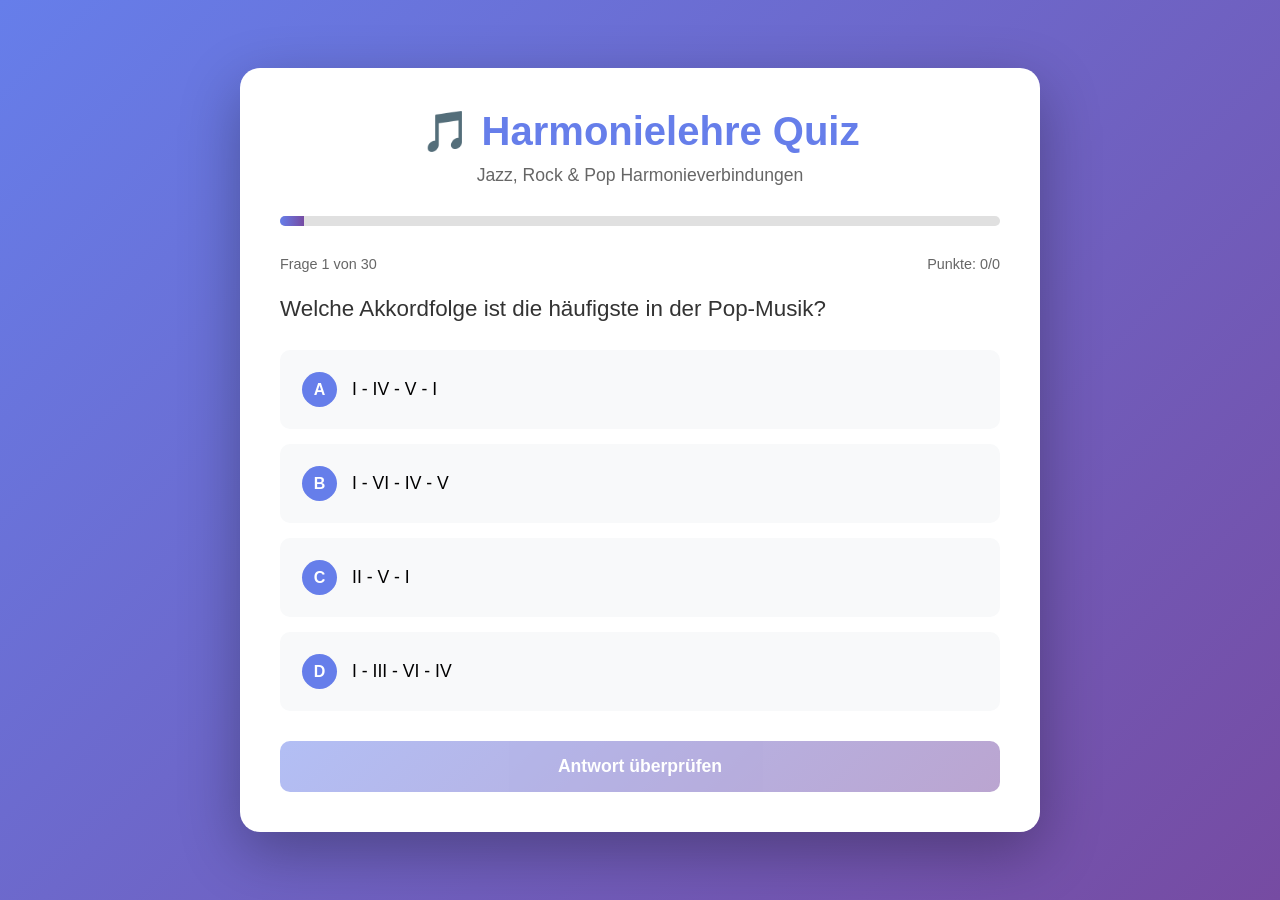
==== commit f862064c: "Rename harmonielehre_quiz.html to index.html" ====
--- a/index.html
+++ b/index.html
@@ -1,983 +1,649 @@
-<!DOCTYPE html>
-<html lang="de">
-<head>
-    <meta charset="UTF-8">
-    <meta name="viewport" content="width=device-width, initial-scale=1.0">
-    <title>Harmonisch & Melodisch Moll – Modi & Skalen</title>
-    <style>
-        * {
-            margin: 0;
-            padding: 0;
-            box-sizing: border-box;
-        }
-
-        body {
-            font-family: 'Segoe UI', Tahoma, Geneva, Verdana, sans-serif;
-            background: linear-gradient(135deg, #4facfe 0%, #00f2fe 100%);
-            min-height: 100vh;
-            padding: 20px;
-        }
-
-        .container {
-            max-width: 900px;
-            margin: 0 auto;
-            background: white;
-            border-radius: 15px;
-            box-shadow: 0 20px 60px rgba(0,0,0,0.3);
-            overflow: hidden;
-        }
-
-        .header {
-            background: linear-gradient(135deg, #4facfe 0%, #00f2fe 100%);
-            color: white;
-            padding: 30px;
-            text-align: center;
-        }
-
-        .header h1 {
-            font-size: 28px;
-            margin-bottom: 10px;
-        }
-
-        .header p {
-            font-size: 16px;
-            opacity: 0.9;
-        }
-
-        .progress-bar {
-            height: 8px;
-            background: #e0e0e0;
-            position: relative;
-        }
-
-        .progress-fill {
-            height: 100%;
-            background: linear-gradient(90deg, #4facfe 0%, #00f2fe 100%);
-            transition: width 0.3s ease;
-            width: 0%;
-        }
-
-        .content {
-            padding: 40px;
-        }
-
-        .start-screen, .question-screen, .result-screen {
-            display: none;
-        }
-
-        .start-screen.active, .question-screen.active, .result-screen.active {
-            display: block;
-        }
-
-        .start-info {
-            text-align: center;
-            padding: 20px;
-        }
-
-        .start-info h2 {
-            color: #333;
-            margin-bottom: 20px;
-        }
-
-        .info-box {
-            background: #f5f5f5;
-            padding: 20px;
-            border-radius: 10px;
-            margin: 20px 0;
-            text-align: left;
-        }
-
-        .info-box ul {
-            list-style: none;
-            padding-left: 0;
-        }
-
-        .info-box li {
-            padding: 10px 0;
-            border-bottom: 1px solid #ddd;
-        }
-
-        .info-box li:last-child {
-            border-bottom: none;
-        }
-
-        .info-box strong {
-            color: #00f2fe;
-        }
-
-        .question-header {
-            margin-bottom: 30px;
-        }
-
-        .question-number {
-            color: #00f2fe;
-            font-size: 14px;
-            font-weight: bold;
-            margin-bottom: 10px;
-        }
-
-        .question-text {
-            font-size: 20px;
-            color: #333;
-            margin-bottom: 25px;
-            line-height: 1.6;
-        }
-
-        .answers {
-            margin-bottom: 30px;
-        }
-
-        .answer-option {
-            background: #f8f9fa;
-            border: 2px solid #e0e0e0;
-            border-radius: 10px;
-            padding: 15px 20px;
-            margin-bottom: 15px;
-            cursor: pointer;
-            transition: all 0.3s ease;
-            display: flex;
-            align-items: center;
-        }
-
-        .answer-option:hover {
-            background: #e0f7ff;
-            border-color: #4facfe;
-            transform: translateX(5px);
-        }
-
-        .answer-option.selected {
-            background: #4facfe;
-            color: white;
-            border-color: #4facfe;
-        }
-
-        .answer-option.correct {
-            background: #4caf50;
-            color: white;
-            border-color: #4caf50;
-        }
-
-        .answer-option.incorrect {
-            background: #f44336;
-            color: white;
-            border-color: #f44336;
-        }
-
-        .answer-option.disabled {
-            cursor: not-allowed;
-            opacity: 0.7;
-        }
-
-        .answer-label {
-            display: inline-block;
-            width: 30px;
-            height: 30px;
-            border-radius: 50%;
-            background: white;
-            color: #4facfe;
-            text-align: center;
-            line-height: 30px;
-            font-weight: bold;
-            margin-right: 15px;
-            flex-shrink: 0;
-        }
-
-        .answer-option.selected .answer-label {
-            background: white;
-            color: #4facfe;
-        }
-
-        .answer-option.correct .answer-label {
-            background: white;
-            color: #4caf50;
-        }
-
-        .answer-option.incorrect .answer-label {
-            background: white;
-            color: #f44336;
-        }
-
-        .explanation {
-            background: #fff3cd;
-            border-left: 4px solid #ffc107;
-            padding: 15px 20px;
-            margin: 20px 0;
-            border-radius: 5px;
-            display: none;
-        }
-
-        .explanation.show {
-            display: block;
-            animation: slideDown 0.3s ease;
-        }
-
-        .explanation h4 {
-            color: #856404;
-            margin-bottom: 10px;
-        }
-
-        .explanation p {
-            color: #856404;
-            line-height: 1.6;
-        }
-
-        @keyframes slideDown {
-            from {
-                opacity: 0;
-                transform: translateY(-10px);
-            }
-            to {
-                opacity: 1;
-                transform: translateY(0);
-            }
-        }
-
-        .button-group {
-            display: flex;
-            gap: 15px;
-            margin-top: 30px;
-        }
-
-        .btn {
-            flex: 1;
-            padding: 15px 30px;
-            border: none;
-            border-radius: 10px;
-            font-size: 16px;
-            font-weight: bold;
-            cursor: pointer;
-            transition: all 0.3s ease;
-        }
-
-        .btn-primary {
-            background: linear-gradient(135deg, #4facfe 0%, #00f2fe 100%);
-            color: white;
-        }
-
-        .btn-primary:hover {
-            transform: translateY(-2px);
-            box-shadow: 0 10px 20px rgba(79, 172, 254, 0.3);
-        }
-
-        .btn-secondary {
-            background: #6c757d;
-            color: white;
-        }
-
-        .btn-secondary:hover {
-            background: #5a6268;
-        }
-
-        .btn:disabled {
-            opacity: 0.5;
-            cursor: not-allowed;
-        }
-
-        .result-summary {
-            text-align: center;
-            padding: 20px;
-        }
-
-        .score-circle {
-            width: 200px;
-            height: 200px;
-            border-radius: 50%;
-            margin: 30px auto;
-            display: flex;
-            align-items: center;
-            justify-content: center;
-            font-size: 48px;
-            font-weight: bold;
-            color: white;
-            position: relative;
-        }
-
-        .score-circle.excellent {
-            background: linear-gradient(135deg, #4caf50 0%, #8bc34a 100%);
-        }
-
-        .score-circle.good {
-            background: linear-gradient(135deg, #2196f3 0%, #03a9f4 100%);
-        }
-
-        .score-circle.average {
-            background: linear-gradient(135deg, #ff9800 0%, #ffc107 100%);
-        }
-
-        .score-circle.poor {
-            background: linear-gradient(135deg, #f44336 0%, #e91e63 100%);
-        }
-
-        .result-message {
-            font-size: 24px;
-            color: #333;
-            margin: 20px 0;
-        }
-
-        .result-details {
-            background: #f5f5f5;
-            padding: 20px;
-            border-radius: 10px;
-            margin: 20px 0;
-            text-align: left;
-        }
-
-        .result-item {
-            display: flex;
-            justify-content: space-between;
-            padding: 10px 0;
-            border-bottom: 1px solid #ddd;
-        }
-
-        .result-item:last-child {
-            border-bottom: none;
-        }
-
-        @media (max-width: 768px) {
-            .content {
-                padding: 20px;
-            }
-
-            .button-group {
-                flex-direction: column;
-            }
-        }
-    </style>
-</head>
-<body>
-<div class="container">
-    <div class="header">
-        <h1>🎼 Harmonisch & Melodisch Moll</h1>
-        <p>Test: Modi, Skalen & Anwendung in der Jazz-Improvisation</p>
-    </div>
-
-    <div class="progress-bar">
-        <div class="progress-fill" id="progressBar"></div>
-    </div>
-
-    <div class="content">
-        <div class="start-screen active" id="startScreen">
-            <div class="start-info">
-                <h2>Willkommen zum Harmonisch-/Melodisch-Moll-Test!</h2>
-                <div class="info-box">
-                    <ul>
-                        <li><strong>📚 Themen:</strong> Harmonisch Moll, Melodisch Moll, Modi & Akkord-Skalen-Zuordnung</li>
-                        <li><strong>📝 Anzahl Fragen:</strong> 30 Multiple-Choice-Fragen</li>
-                        <li><strong>🎯 Level:</strong> Mittelstufe bis Fortgeschritten (Jazz/Improvisation)</li>
-                        <li><strong>💡 Lernmodus:</strong> Jede Frage mit ausführlicher Erklärung</li>
-                        <li><strong>⏱️ Zeit:</strong> Keine Zeitbegrenzung – ideal zum Üben mit Instrument</li>
-                    </ul>
-                </div>
-                <button class="btn btn-primary" onclick="startTest()">Test beginnen 🎹</button>
-            </div>
-        </div>
-
-        <div class="question-screen" id="questionScreen">
-            <div class="question-header">
-                <div class="question-number" id="questionNumber">Frage 1 von 30</div>
-                <div class="question-text" id="questionText"></div>
-            </div>
-
-            <div class="answers" id="answersContainer"></div>
-
-            <div class="explanation" id="explanation">
-                <h4>💡 Erklärung:</h4>
-                <p id="explanationText"></p>
-            </div>
-
-            <div class="button-group">
-                <button class="btn btn-secondary" onclick="previousQuestion()" id="prevBtn" disabled>← Zurück</button>
-                <button class="btn btn-primary" onclick="checkAnswer()" id="checkBtn">Antwort prüfen</button>
-                <button class="btn btn-primary" onclick="nextQuestion()" id="nextBtn" style="display:none;">Weiter →</button>
-            </div>
-        </div>
-
-        <div class="result-screen" id="resultScreen">
-            <div class="result-summary">
-                <h2>Test abgeschlossen! 🎉</h2>
-                <div class="score-circle" id="scoreCircle">
-                    <span id="scorePercentage">0%</span>
-                </div>
-                <div class="result-message" id="resultMessage"></div>
-
-                <div class="result-details">
-                    <div class="result-item">
-                        <span><strong>Richtige Antworten:</strong></span>
-                        <span id="correctCount">0</span>
-                    </div>
-                    <div class="result-item">
-                        <span><strong>Falsche Antworten:</strong></span>
-                        <span id="incorrectCount">0</span>
-                    </div>
-                    <div class="result-item">
-                        <span><strong>Gesamtpunktzahl:</strong></span>
-                        <span id="totalScore">0/30</span>
-                    </div>
-                    <div class="result-item">
-                        <span><strong>Prozentsatz:</strong></span>
-                        <span id="percentageScore">0%</span>
-                    </div>
-                </div>
-
-                <button class="btn btn-primary" onclick="restartTest()">Test wiederholen 🔄</button>
-            </div>
-        </div>
-    </div>
-</div>
-
-<script>
-    const questions = [
-        {
-            type: 'multiple-choice',
-            question: 'Was ist der wichtigste Unterschied zwischen der natürlichen Moll-Tonleiter (Äolisch) und der harmonischen Moll-Tonleiter?',
-            options: [
-                'Die 7. Stufe ist in Harmonisch Moll erhöht (große Septime)',
-                'Die 3. Stufe ist in Harmonisch Moll erhöht',
-                'Harmonisch Moll hat weniger Töne',
-                'Es gibt keinen Unterschied'
-            ],
-            correct: 0,
-            explanation: 'Natürlich Moll (Äolisch) hat eine kleine Septime (♭7). In Harmonisch Moll wird die 7. Stufe erhöht (große Septime), um eine starke Leittonwirkung zur Tonika zu erzeugen. In A: A natürlich Moll = A-H-C-D-E-F-G-A, A harmonisch Moll = A-H-C-D-E-F-G#-A.'
-        },
-        {
-            type: 'multiple-choice',
-            question: 'Was ist der wichtigste Unterschied zwischen Harmonisch Moll und Melodisch Moll (Jazz-Variante, auf- und abwärts gleich)?',
-            options: [
-                'In Melodisch Moll ist zusätzlich die 6. Stufe erhöht',
-                'In Melodisch Moll ist die 2. Stufe erniedrigt',
-                'Harmonisch Moll hat eine erhöhte 6. Stufe',
-                'Melodisch Moll ist identisch mit Dur'
-            ],
-            correct: 0,
-            explanation: 'Harmonisch Moll: 1-2-♭3-4-5-♭6-7. Melodisch Moll (Jazz): 1-2-♭3-4-5-6-7. Der Unterschied: in Melodisch Moll wird zur erhöhten 7 auch die 6. Stufe angehoben, was den Sprung ♭6–7 glättet und einen moderneren, weniger exotischen Klang ergibt.'
-        },
-        {
-            type: 'multiple-choice',
-            question: 'Welche Töne gehören zur Tonleiter A harmonisch Moll?',
-            options: [
-                'A – H – C – D – E – F – G# – A',
-                'A – H – C – D – E – F# – G – A',
-                'A – H – C – D – E – F# – G# – A',
-                'A – H – C – D – E♭ – F – G – A'
-            ],
-            correct: 0,
-            explanation: 'A harmonisch Moll: 1 (A), 2 (H), ♭3 (C), 4 (D), 5 (E), ♭6 (F), 7 (G#). Typisch ist der große Schritt F–G# (übermäßige Sekunde).'
-        },
-        {
-            type: 'multiple-choice',
-            question: 'Welche Töne gehören zur Tonleiter A melodisch Moll (Jazz-Variante, auf- und abwärts gleich)?',
-            options: [
-                'A – H – C – D – E – F# – G# – A',
-                'A – H – C – D – E – F – G# – A',
-                'A – H – C – D – E – F# – G – A',
-                'A – H – C – D – E♭ – F – G – A'
-            ],
-            correct: 0,
-            explanation: 'A melodisch Moll (Jazz): 1 (A), 2 (H), ♭3 (C), 4 (D), 5 (E), 6 (F#), 7 (G#). Also A-Dur mit kleiner Terz, oder: natürlich Moll, aber 6 und 7 erhöht.'
-        },
-        {
-            type: 'multiple-choice',
-            question: 'Welches Akkordsymbol beschreibt typischerweise den I. Stufenakkord in einer Melodisch-Moll-Tonleiter?',
-            options: [
-                'mMaj7 (Moll-Dreiklang mit großer Septime)',
-                'm7 (Moll7)',
-                'maj7 (Durmaj7)',
-                'm7♭5 (halbvermindert)'
-            ],
-            correct: 0,
-            explanation: 'Die 1. Stufe von Melodisch Moll ergibt einen Moll-Dreiklang mit großer Septime: z.B. A melodisch Moll → A–C–E–G#. Das wird als AmMaj7 notiert und ist ein typischer Jazz-Akkord.'
-        },
-        {
-            type: 'multiple-choice',
-            question: 'Welche Skala passt am direktesten über einen CmMaj7-Akkord?',
-            options: [
-                'C melodisch Moll',
-                'C harmonisch Moll',
-                'C natürlich Moll (Äolisch)',
-                'C-Dur (Ionisch)'
-            ],
-            correct: 0,
-            explanation: 'CmMaj7 = 1–♭3–5–7. Der passende Skalenkontext ist Melodisch Moll vom Grundton: C melodisch Moll = C–D–E♭–F–G–A–H. Die Skala enthält exakt die Akkordtöne C–E♭–G–H sowie typische Optionstöne.'
-        },
-        {
-            type: 'multiple-choice',
-            question: 'Wie viele Modi (Kirchentonleiter-ähnliche Skalen) kann man aus einer einzelnen Melodisch-Moll-Tonleiter ableiten?',
-            options: [
-                '7',
-                '5',
-                '8',
-                '12'
-            ],
-            correct: 0,
-            explanation: 'Wie bei Dur und Harmonisch Moll entstehen auch aus Melodisch Moll 7 Modi, indem man auf jeder Stufe startet. Jeder Modus liefert einen anderen Akkord-/Skalen-Klang (z.B. Alteriert, Lydian Dominant usw.).'
-        },
-        {
-            type: 'multiple-choice',
-            question: 'Wie heißt der 7. Modus der Melodisch-Moll-Tonleiter im Jazz-Sprachgebrauch?',
-            options: [
-                'Alterierte Skala (Super-Lokrisch)',
-                'Phrygisch Dominant',
-                'Lydian Dominant',
-                'Dorian ♭2'
-            ],
-            correct: 0,
-            explanation: 'Der 7. Modus von Melodisch Moll wird meist als „Alterierte Skala“ oder „Super-Lokrisch“ bezeichnet. Er enthält alle alterierten Spannungstöne einer Dominante: ♭9, #9, ♭5/#11, ♭13.'
-        },
-        {
-            type: 'multiple-choice',
-            question: 'Welche Melodisch-Moll-Tonleiter passt über einen G7alt-Akkord (G7 mit ♭9/#9/♭5/#5)?',
-            options: [
-                'A♭ melodisch Moll',
-                'G melodisch Moll',
-                'D melodisch Moll',
-                'C melodisch Moll'
-            ],
-            correct: 0,
-            explanation: 'Die Alterierte Skala liegt immer einen Halbton über dem Dominantgrundton. Für G7alt: A♭ melodisch Moll. 7. Modus von A♭ melodisch Moll = G alteriert.'
-        },
-        {
-            type: 'multiple-choice',
-            question: 'Wie heißt der 4. Modus der Melodisch-Moll-Tonleiter?',
-            options: [
-                'Lydian Dominant (Lydisch ♭7)',
-                'Phrygisch Dominant',
-                'Ionisch ♯5',
-                'Lokrisch ♮2'
-            ],
-            correct: 0,
-            explanation: 'Der 4. Modus von Melodisch Moll heißt „Lydian Dominant“: eine lydische Skala mit kleiner Septime. Er eignet sich ideal für Dominant7#11-Akkorde.'
-        },
-        {
-            type: 'multiple-choice',
-            question: 'Zu welchem Akkordtyp passt der Modus „Lydian Dominant“ am besten?',
-            options: [
-                'Dominant7#11',
-                'Maj7#11',
-                'Moll7♭5',
-                'MollMaj7'
-            ],
-            correct: 0,
-            explanation: 'Lydian Dominant enthält 1–2–3–#4–5–6–♭7. Die Kombination aus #11 und ♭7 entspricht einem Dominant7#11-Akkord (z.B. G7#11).'
-        },
-        {
-            type: 'multiple-choice',
-            question: 'Welche Melodisch-Moll-Tonleiter verwendest du, um über G7#11 im Kontext von C-Dur zu spielen (z.B. G7 als V von C)?',
-            options: [
-                'D melodisch Moll',
-                'G melodisch Moll',
-                'C melodisch Moll',
-                'A melodisch Moll'
-            ],
-            correct: 0,
-            explanation: 'Für G7#11 verwendest du Lydian Dominant von G. Das ist der 4. Modus von D melodisch Moll. Also: G Lydian Dominant = Töne aus D melodisch Moll, beginnend auf G.'
-        },
-        {
-            type: 'multiple-choice',
-            question: 'Wie heißt der 5. Modus der Harmonisch-Moll-Tonleiter?',
-            options: [
-                'Phrygisch Dominant',
-                'Lokrisch ♮2',
-                'Lydian Dominant',
-                'Alteriert'
-            ],
-            correct: 0,
-            explanation: 'Der 5. Modus von Harmonisch Moll heißt „Phrygisch Dominant“: phrygischer Charakter (♭2, ♭6) mit großer Terz und kleiner Septime. Typisch für V7 in Mollkadenz (z.B. E-Phrygisch-Dominant über E7 in A-Moll).'
-        },
-        {
-            type: 'multiple-choice',
-            question: 'Welche Töne hat E-Phrygisch-Dominant, wenn er aus A harmonisch Moll abgeleitet wird?',
-            options: [
-                'E – F – G# – A – H – C – D – E',
-                'E – F# – G# – A – H – C – D – E',
-                'E – F – G – A – H – C – D – E',
-                'E – F – G# – A – H – C# – D – E'
-            ],
-            correct: 0,
-            explanation: 'A harmonisch Moll = A–H–C–D–E–F–G#. Von der 5. Stufe (E) aus: E–F–G#–A–H–C–D–E. Das ist E-Phrygisch-Dominant: ♭2 (F), große Terz (G#), ♭6 (C), ♭7 (D).'
-        },
-        {
-            type: 'multiple-choice',
-            question: 'Zu welchem Akkordtyp passt Phrygisch Dominant am besten?',
-            options: [
-                'Dominant7(b9, b13)',
-                'Maj7#11',
-                'MollMaj7',
-                'Moll7♭5'
-            ],
-            correct: 0,
-            explanation: 'Phrygisch Dominant enthält 1–♭2–3–4–5–♭6–♭7. Das entspricht einem Dominant7-Akkord (1–3–5–♭7) plus ♭9 (♭2) und ♭13 (♭6). Typisch: V7(b9, b13) in Moll.'
-        },
-        {
-            type: 'multiple-choice',
-            question: 'Welche Skala nutzt du typischerweise über einen IIø7–V7(b9)–Imaj7 in Moll (z.B. Bm7♭5 – E7(b9) – AmMaj7)?',
-            options: [
-                'Alles aus A melodisch Moll',
-                'Alles aus A-Dur',
-                'Alles aus A natürlich Moll',
-                'Alles aus A harmonisch Moll'
-            ],
-            correct: 3,
-            explanation: 'Die klassische Mollkadenz wird aus Harmonisch Moll abgeleitet: in A harmonisch Moll liegen Bm7♭5 (IIø7), E7(b9) (V7(b9)) und AmMaj7 (I) nahe. Im Jazz kombiniert man oft Harmonisch und Melodisch Moll, aber die reine Funktionsableitung kommt aus Harmonisch Moll.'
-        },
-        {
-            type: 'multiple-choice',
-            question: 'Welcher Modus der Melodisch-Moll-Tonleiter heißt „Dorian ♭2“?',
-            options: [
-                '2. Modus',
-                '3. Modus',
-                '5. Modus',
-                '6. Modus'
-            ],
-            correct: 0,
-            explanation: 'Der 2. Modus von Melodisch Moll heißt „Dorian ♭2“: 1–♭2–♭3–4–5–6–♭7. Er klingt wie Dorisch, aber mit kleiner Sekunde und eignet sich für Moll-Akkorde mit ♭9 im Kontext von Melodisch Moll.'
-        },
-        {
-            type: 'multiple-choice',
-            question: 'Welche Skala eignet sich im Jazz häufig über einen m7♭5-Akkord mit natürlicher 9 (z.B. Bm7♭5 mit C# als 9)?',
-            options: [
-                'Der 6. Modus von Melodisch Moll (Lokrisch ♮2)',
-                'Natürlich Moll',
-                'Dur-Pentatonik',
-                'Blues-Skala'
-            ],
-            correct: 0,
-            explanation: 'Über m7♭5-Akkorde mit natürlicher 9 verwendet man oft den 6. Modus von Melodisch Moll: „Lokrisch ♮2“. Beispiel: Bm7♭5 mit C# als 9 → D melodisch Moll (6. Modus von D melodisch Moll beginnt auf B).'
-        },
-        {
-            type: 'multiple-choice',
-            question: 'Welche Intervallstruktur hat die Melodisch-Moll-Tonleiter vom Grundton aus betrachtet?',
-            options: [
-                'Ganz – Halb – Ganz – Ganz – Ganz – Ganz – Halb (Dur mit ♭3)',
-                'Ganz – Halb – Ganz – Ganz – Halb – Ganz – Ganz',
-                'Halb – Ganz – Ganz – Halb – Ganz – Ganz – Ganz',
-                'Ganz – Ganz – Halb – Ganz – Ganz – Halb – Ganz'
-            ],
-            correct: 0,
-            explanation: 'Melodisch Moll kann man als Dur mit kleiner Terz sehen: Intervalle: 1–2–♭3–4–5–6–7. In Halbtonschritten: Ganz, Halb, Ganz, Ganz, Ganz, Ganz, Halb.'
-        },
-        {
-            type: 'multiple-choice',
-            question: 'Welche Intervallstruktur hat die Harmonisch-Moll-Tonleiter vom Grundton aus betrachtet?',
-            options: [
-                'Ganz – Halb – Ganz – Ganz – Halb – eineinhalb – Halb',
-                'Ganz – Ganz – Halb – Ganz – Ganz – Ganz – Halb',
-                'Ganz – Halb – Ganz – Halb – Ganz – Ganz – Ganz',
-                'Halb – Ganz – Ganz – Ganz – Halb – Ganz – Ganz'
-            ],
-            correct: 0,
-            explanation: 'Harmonisch Moll: 1–2–♭3–4–5–♭6–7. Die charakteristische übermäßige Sekunde zwischen ♭6 und 7 entspricht drei Halbtönen (eineinhalb Ganztonschritte).'
-        },
-        {
-            type: 'multiple-choice',
-            question: 'Welche Skala würdest du bevorzugt über einen AmMaj7-Akkord in einer modalen Ballade verwenden?',
-            options: [
-                'A melodisch Moll',
-                'A natürlich Moll',
-                'A harmonisch Moll',
-                'C-Dur'
-            ],
-            correct: 0,
-            explanation: 'AmMaj7 ist die I. Stufe von A melodisch Moll. Die naheliegendste Skala ist daher A melodisch Moll, was einen modernen, leicht „schwebenden“ Moll-Klang erzeugt.'
-        },
-        {
-            type: 'multiple-choice',
-            question: 'Du hast eine IIø7–V7alt–ImMaj7-Kadenz in Moll (z.B. Bm7♭5 – E7alt – AmMaj7). Welche Kombination ist eine übliche moderne Jazz-Lösung?',
-            options: [
-                'Bm7♭5: Lokrisch ♮2, E7alt: Alteriert, AmMaj7: Melodisch Moll',
-                'Bm7♭5: natürlich Moll, E7alt: Dur, AmMaj7: natürlich Moll',
-                'Alle drei: natürlich Moll',
-                'Alle drei: Harmonisch Moll'
-            ],
-            correct: 0,
-            explanation: 'Eine gängige moderne Jazz-Kombination: IIø7 mit Lokrisch ♮2 (6. Modus Melodisch Moll), V7alt mit Alterierter Skala (7. Modus Melodisch Moll einen Halbton höher) und I mMaj7 mit Melodisch Moll vom Grundton. So nutzt man konsequent Melodisch-Moll-Material.'
-        },
-        {
-            type: 'multiple-choice',
-            question: 'Welche Skala eignet sich am besten, um einen länger stehenden Dominant7(b9,b13)-Akkord mit „orientalischem“/spanischem Klang zu improvisieren?',
-            options: [
-                'Phrygisch Dominant (5. Modus Harmonisch Moll)',
-                'Mixolydisch',
-                'Ionisch',
-                'Natürlich Moll'
-            ],
-            correct: 0,
-            explanation: 'Der phrygisch-dominante Modus (5. Modus von Harmonisch Moll) hat die typische Kombination ♭2, 3, ♭6 und ♭7 und wird oft mit „spanisch“, „orientalisch“ assoziiert, z.B. über E7(b9,b13).'
-        },
-        {
-            type: 'multiple-choice',
-            question: 'Welche Skala passt gut über einen Akkord-Typ „maj7#5“ (z.B. Cmaj7#5)?',
-            options: [
-                'Der 3. Modus von Harmonisch Moll (Ionisch #5)',
-                'Der 4. Modus von Melodisch Moll (Lydian Dominant)',
-                'Der 7. Modus von Melodisch Moll (Alteriert)',
-                'Natürlich Moll'
-            ],
-            correct: 0,
-            explanation: 'Der 3. Modus von Harmonisch Moll heißt oft „Ionisch #5“ und liefert die Spannung #5 über einem maj7-Akkord. Beispiel: Cmaj7#5 → C-Ionisch-#5 aus A♭ harmonisch Moll.'
-        },
-        {
-            type: 'multiple-choice',
-            question: 'Du spielst über einen G7(b9,13) im Kontext von C-Moll. Welche skalenbasierte Wahl ist funktional sinnvoll?',
-            options: [
-                'G-Phrygisch-Dominant aus C harmonisch Moll',
-                'G-Mixolydisch aus C-Dur',
-                'G-Dorisch aus F-Dur',
-                'G-Lydisch aus D-Dur'
-            ],
-            correct: 0,
-            explanation: 'In C harmonisch Moll ist die 5. Stufe G-Phrygisch-Dominant. Diese Skala enthält ♭9 und häufig ♭13, passt also ideal zum G7(b9,13) als Dominante in C-Moll.'
-        },
-        {
-            type: 'multiple-choice',
-            question: 'Welcher Modus von Melodisch Moll ist besonders geeignet für einen „halbverminderten“ Akkord (m7♭5) ohne natürliche 9, z.B. Bm7♭5 mit C als 9?',
-            options: [
-                'Lokrisch (7. Modus von Dur) oder 2. Modus von Harmonisch Moll',
-                'Ionisch',
-                'Lydian Dominant',
-                'Mixolydisch ♭6'
-            ],
-            correct: 0,
-            explanation: 'Klassisch nutzt man Lokrisch aus Dur (7. Modus) für m7♭5, eventuell auch den 2. Modus von Harmonisch Moll. Will man eine natürliche 9, greift man aber zu Lokrisch ♮2 (6. Modus Melodisch Moll).'
-        },
-        {
-            type: 'multiple-choice',
-            question: 'Welche Aussage zur Anwendung von Melodisch Moll in der Improvisation ist am treffendsten?',
-            options: [
-                'Melodisch Moll liefert eine Familie von Skalen, die viele typische Jazz-Akkorde direkt abdecken',
-                'Melodisch Moll wird nur in klassischer Musik verwendet',
-                'Melodisch Moll ersetzt die Dur-Tonleiter vollständig',
-                'Melodisch Moll ist nur für Outside-Playing geeignet'
-            ],
-            correct: 0,
-            explanation: 'Melodisch Moll ist im modernen Jazz extrem wichtig, weil ihre Modi direkt mit vielen Akkordtypen verknüpft sind: mMaj7, m7♭5 mit ♮9, Dominant7#11, Dominant7alt usw.'
-        },
-        {
-            type: 'multiple-choice',
-            question: 'Welche Aussage zur Kombination von Harmonisch Moll und Melodisch Moll in Moll-Tonarten trifft am ehesten zu?',
-            options: [
-                'Beide Tonleitern werden oft gemischt: Harmonisch Moll für klassische Funktionsdominanten, Melodisch Moll für moderne Klangfarben',
-                'Man darf nie beide verwenden',
-                'Nur Harmonisch Moll ist theoretisch korrekt',
-                'Nur Melodisch Moll ist im Jazz erlaubt'
-            ],
-            correct: 0,
-            explanation: 'In der Praxis mischt man beide: Harmonisch Moll liefert die klare Funktionsdominante (V7(b9) in Moll), Melodisch Moll erweitert das Vokabular um moderne Modi (Alteriert, Lydian Dominant, mMaj7 usw.).'
-        },
-        {
-            type: 'multiple-choice',
-            question: 'Welche Skala eignet sich am besten, um über einen länger stehenden Akkord GmMaj7 in einer modalen Umgebung zu improvisieren?',
-            options: [
-                'G melodisch Moll',
-                'G natürlich Moll',
-                'G harmonisch Moll',
-                'C-Dur'
-            ],
-            correct: 0,
-            explanation: 'GmMaj7 ist die 1. Stufe von G melodisch Moll. Daher ist G melodisch Moll die logischste und reichhaltigste Skalenwahl für einen modalen Sound.'
-        },
-        {
-            type: 'multiple-choice',
-            question: 'Du möchtest über einen C7alt-Akkord in einer Turnaround-Progression möglichst viel Spannung erzeugen. Welche Skala wählst du?',
-            options: [
-                'Alterierte Skala (7. Modus von Des melodisch Moll)',
-                'C-Mixolydisch',
-                'C-Dur',
-                'C natürlich Moll'
-            ],
-            correct: 0,
-            explanation: 'Für C7alt nimmst du die Alterierte Skala: 7. Modus von Des melodisch Moll. Sie enthält alle alterierten Optionen (♭9, #9, ♭5/#11, ♭13) und maximiert die Spannung vor der Auflösung.'
-        },
-        {
-            type: 'multiple-choice',
-            question: 'Wie kannst du deinen Schülern die Verbindung „A harmonisch Moll“ und „E7(b9)“ praktisch verdeutlichen?',
-            options: [
-                'E7(b9) als V in A-Moll erklären und zeigen, dass alle Töne von E7(b9) in A harmonisch Moll vorkommen',
-                'E7(b9) als V in C-Dur erklären',
-                'Nur die Pentatonik spielen lassen',
-                'Den Zusammenhang ignorieren'
-            ],
-            correct: 0,
-            explanation: 'E7(b9) ist die Dominante zu A-Moll. A harmonisch Moll liefert genau das Material für E7(b9): die große Leitton G# und die ♭9 (F). So wird die Funktionalität von Harmonisch Moll im Kadenzieren klar hörbar.'
-        }
-    ];
-
-    // NEU: Optionen pro Frage zufällig mischen und korrekten Index anpassen
-    function shuffleQuestionOptions(question) {
-        const indices = question.options.map((_, i) => i);
-
-        // Fisher-Yates-Shuffle
-        for (let i = indices.length - 1; i > 0; i--) {
-            const j = Math.floor(Math.random() * (i + 1));
-            [indices[i], indices[j]] = [indices[j], indices[i]];
-        }
-
-        const newOptions = [];
-        let newCorrectIndex = 0;
-
-        indices.forEach((oldIndex, newIndex) => {
-            newOptions[newIndex] = question.options[oldIndex];
-            if (oldIndex === question.correct) {
-                newCorrectIndex = newIndex;
-            }
-        });
-
-        question.options = newOptions;
-        question.correct = newCorrectIndex;
-    }
-
-    // Alle Fragen einmal beim Laden mischen
-    questions.forEach(shuffleQuestionOptions);
-
-    let currentQuestion = 0;
-    let score = 0;
-    let userAnswers = [];
-    let answerChecked = false;
-
-    function startTest() {
-        document.getElementById('startScreen').classList.remove('active');
-        document.getElementById('questionScreen').classList.add('active');
-        loadQuestion();
-    }
-
-    function loadQuestion() {
-        const q = questions[currentQuestion];
-        document.getElementById('questionNumber').textContent = `Frage ${currentQuestion + 1} von ${questions.length}`;
-        document.getElementById('questionText').textContent = q.question;
-
-        const answersContainer = document.getElementById('answersContainer');
-        answersContainer.innerHTML = '';
-
-        q.options.forEach((option, index) => {
-            const answerDiv = document.createElement('div');
-            answerDiv.className = 'answer-option';
-            answerDiv.onclick = () => selectAnswer(index);
-            answerDiv.innerHTML = `
-                <span class="answer-label">${String.fromCharCode(65 + index)}</span>
-                <span>${option}</span>
-            `;
-            answersContainer.appendChild(answerDiv);
-        });
-
-        document.getElementById('explanation').classList.remove('show');
-        document.getElementById('checkBtn').style.display = 'block';
-        document.getElementById('nextBtn').style.display = 'none';
-        document.getElementById('prevBtn').disabled = currentQuestion === 0;
-
-        answerChecked = false;
-        updateProgressBar();
-    }
-
-    function selectAnswer(index) {
-        if (answerChecked) return;
-
-        const options = document.querySelectorAll('.answer-option');
-        options.forEach(opt => opt.classList.remove('selected'));
-        options[index].classList.add('selected');
-        userAnswers[currentQuestion] = index;
-    }
-
-    function checkAnswer() {
-        if (userAnswers[currentQuestion] === undefined) {
-            alert('Bitte wählen Sie eine Antwort aus!');
-            return;
-        }
-
-        answerChecked = true;
-        const q = questions[currentQuestion];
-        const options = document.querySelectorAll('.answer-option');
-
-        options.forEach((opt, index) => {
-            opt.classList.add('disabled');
-            if (index === q.correct) {
-                opt.classList.add('correct');
-            }
-            if (index === userAnswers[currentQuestion] && index !== q.correct) {
-                opt.classList.add('incorrect');
-            }
-        });
-
-        if (userAnswers[currentQuestion] === q.correct) {
-            score++;
-        }
-
-        document.getElementById('explanationText').textContent = q.explanation;
-        document.getElementById('explanation').classList.add('show');
-        document.getElementById('checkBtn').style.display = 'none';
-        document.getElementById('nextBtn').style.display = 'block';
-    }
-
-    function nextQuestion() {
-        currentQuestion++;
-        if (currentQuestion < questions.length) {
-            loadQuestion();
-        } else {
-            showResults();
-        }
-    }
-
-    function previousQuestion() {
-        if (currentQuestion > 0) {
-            currentQuestion--;
-            loadQuestion();
-
-            if (userAnswers[currentQuestion] !== undefined) {
-                const options = document.querySelectorAll('.answer-option');
-                options[userAnswers[currentQuestion]].classList.add('selected');
-            }
-        }
-    }
-
-    function updateProgressBar() {
-        const progress = ((currentQuestion + 1) / questions.length) * 100;
-        document.getElementById('progressBar').style.width = progress + '%';
-    }
-
-    function showResults() {
-        document.getElementById('questionScreen').classList.remove('active');
-        document.getElementById('resultScreen').classList.add('active');
-
-        const percentage = Math.round((score / questions.length) * 100);
-        const scoreCircle = document.getElementById('scoreCircle');
-
-        document.getElementById('scorePercentage').textContent = percentage + '%';
-        document.getElementById('correctCount').textContent = score;
-        document.getElementById('incorrectCount').textContent = questions.length - score;
-        document.getElementById('totalScore').textContent = `${score}/${questions.length}`;
-        document.getElementById('percentageScore').textContent = percentage + '%';
-
-        let message = '';
-        let circleClass = '';
-
-        if (percentage >= 90) {
-            message = '🎉 Exzellent! Dein Wissen über Harmonisch/Melodisch Moll ist top!';
-            circleClass = 'excellent';
-        } else if (percentage >= 75) {
-            message = '👏 Sehr gut! Du hast die wichtigsten Modi und Anwendungen verstanden!';
-            circleClass = 'good';
-        } else if (percentage >= 60) {
-            message = '👍 Solide! Wiederhole ein paar Modi und Akkord-Skalen-Zuordnungen.';
-            circleClass = 'average';
-        } else {
-            message = '📚 Weiter üben! Spiele die Skalen über echte II–V–I-Kadenzen in Moll.';
-            circleClass = 'poor';
-        }
-
-        document.getElementById('resultMessage').textContent = message;
-        scoreCircle.className = 'score-circle ' + circleClass;
-
-        updateProgressBar();
-    }
-
-    function restartTest() {
-        currentQuestion = 0;
-        score = 0;
-        userAnswers = [];
-        answerChecked = false;
-
-        document.getElementById('resultScreen').classList.remove('active');
-        document.getElementById('startScreen').classList.add('active');
-        document.getElementById('progressBar').style.width = '0%';
-    }
-</script>
-</body>
-</html>
+<!DOCTYPE html>
+<html lang="de">
+<head>
+    <meta charset="UTF-8">
+    <meta name="viewport" content="width=device-width, initial-scale=1.0">
+    <title>Harmonielehre Quiz - Jazz/Rock/Pop</title>
+    <style>
+        * {
+            margin: 0;
+            padding: 0;
+            box-sizing: border-box;
+        }
+
+        body {
+            font-family: 'Segoe UI', Tahoma, Geneva, Verdana, sans-serif;
+            background: linear-gradient(135deg, #667eea 0%, #764ba2 100%);
+            min-height: 100vh;
+            display: flex;
+            justify-content: center;
+            align-items: center;
+            padding: 20px;
+        }
+
+        .container {
+            background: white;
+            border-radius: 20px;
+            box-shadow: 0 20px 60px rgba(0,0,0,0.3);
+            max-width: 800px;
+            width: 100%;
+            padding: 40px;
+        }
+
+        .header {
+            text-align: center;
+            margin-bottom: 30px;
+        }
+
+        .header h1 {
+            color: #667eea;
+            font-size: 2.5em;
+            margin-bottom: 10px;
+        }
+
+        .header p {
+            color: #666;
+            font-size: 1.1em;
+        }
+
+        .progress-bar {
+            width: 100%;
+            height: 10px;
+            background: #e0e0e0;
+            border-radius: 10px;
+            margin-bottom: 30px;
+            overflow: hidden;
+        }
+
+        .progress-fill {
+            height: 100%;
+            background: linear-gradient(90deg, #667eea, #764ba2);
+            width: 0%;
+            transition: width 0.3s ease;
+        }
+
+        .question-info {
+            display: flex;
+            justify-content: space-between;
+            margin-bottom: 20px;
+            color: #666;
+            font-size: 0.9em;
+        }
+
+        .question-container {
+            margin-bottom: 30px;
+        }
+
+        .question {
+            font-size: 1.4em;
+            color: #333;
+            margin-bottom: 25px;
+            line-height: 1.5;
+            font-weight: 500;
+        }
+
+        .options {
+            display: flex;
+            flex-direction: column;
+            gap: 15px;
+        }
+
+        .option {
+            background: #f8f9fa;
+            padding: 20px;
+            border-radius: 10px;
+            cursor: pointer;
+            transition: all 0.3s ease;
+            border: 2px solid transparent;
+            display: flex;
+            align-items: center;
+            gap: 15px;
+        }
+
+        .option:hover {
+            background: #e9ecef;
+            transform: translateX(5px);
+        }
+
+        .option.selected {
+            background: #e3e8ff;
+            border-color: #667eea;
+        }
+
+        .option.correct {
+            background: #d4edda;
+            border-color: #28a745;
+        }
+
+        .option.incorrect {
+            background: #f8d7da;
+            border-color: #dc3545;
+        }
+
+        .option-letter {
+            background: #667eea;
+            color: white;
+            width: 35px;
+            height: 35px;
+            border-radius: 50%;
+            display: flex;
+            align-items: center;
+            justify-content: center;
+            font-weight: bold;
+            flex-shrink: 0;
+        }
+
+        .option.correct .option-letter {
+            background: #28a745;
+        }
+
+        .option.incorrect .option-letter {
+            background: #dc3545;
+        }
+
+        .option-text {
+            flex: 1;
+            font-size: 1.1em;
+        }
+
+        .buttons {
+            display: flex;
+            gap: 15px;
+            margin-top: 30px;
+        }
+
+        .btn {
+            flex: 1;
+            padding: 15px 30px;
+            border: none;
+            border-radius: 10px;
+            font-size: 1.1em;
+            cursor: pointer;
+            transition: all 0.3s ease;
+            font-weight: 600;
+        }
+
+        .btn-primary {
+            background: linear-gradient(135deg, #667eea, #764ba2);
+            color: white;
+        }
+
+        .btn-primary:hover:not(:disabled) {
+            transform: translateY(-2px);
+            box-shadow: 0 5px 15px rgba(102, 126, 234, 0.4);
+        }
+
+        .btn-primary:disabled {
+            opacity: 0.5;
+            cursor: not-allowed;
+        }
+
+        .btn-secondary {
+            background: #6c757d;
+            color: white;
+        }
+
+        .btn-secondary:hover {
+            background: #5a6268;
+        }
+
+        .result-container {
+            text-align: center;
+            display: none;
+        }
+
+        .result-container.active {
+            display: block;
+        }
+
+        .score-circle {
+            width: 200px;
+            height: 200px;
+            border-radius: 50%;
+            background: linear-gradient(135deg, #667eea, #764ba2);
+            color: white;
+            display: flex;
+            flex-direction: column;
+            align-items: center;
+            justify-content: center;
+            margin: 30px auto;
+            box-shadow: 0 10px 30px rgba(102, 126, 234, 0.4);
+        }
+
+        .score-circle .score {
+            font-size: 3em;
+            font-weight: bold;
+        }
+
+        .score-circle .total {
+            font-size: 1.2em;
+            opacity: 0.9;
+        }
+
+        .result-message {
+            font-size: 1.5em;
+            color: #333;
+            margin: 20px 0;
+        }
+
+        .result-details {
+            background: #f8f9fa;
+            padding: 20px;
+            border-radius: 10px;
+            margin: 20px 0;
+            text-align: left;
+        }
+
+        .result-details p {
+            margin: 10px 0;
+            font-size: 1.1em;
+            color: #555;
+        }
+
+        .explanation {
+            background: #fff3cd;
+            border-left: 4px solid #ffc107;
+            padding: 15px;
+            margin-top: 20px;
+            border-radius: 5px;
+            display: none;
+        }
+
+        .explanation.show {
+            display: block;
+        }
+
+        .explanation h4 {
+            color: #856404;
+            margin-bottom: 10px;
+        }
+
+        .explanation p {
+            color: #856404;
+            line-height: 1.6;
+        }
+
+        @media (max-width: 600px) {
+            .container {
+                padding: 20px;
+            }
+
+            .header h1 {
+                font-size: 1.8em;
+            }
+
+            .question {
+                font-size: 1.2em;
+            }
+
+            .buttons {
+                flex-direction: column;
+            }
+        }
+    </style>
+</head>
+<body>
+    <div class="container">
+        <div class="header">
+            <h1>🎵 Harmonielehre Quiz</h1>
+            <p>Jazz, Rock & Pop Harmonieverbindungen</p>
+        </div>
+
+        <div id="quiz-container">
+            <div class="progress-bar">
+                <div class="progress-fill" id="progress"></div>
+            </div>
+
+            <div class="question-info">
+                <span id="question-number">Frage 1 von 30</span>
+                <span id="score-display">Punkte: 0/0</span>
+            </div>
+
+            <div class="question-container">
+                <div class="question" id="question"></div>
+                <div class="options" id="options"></div>
+                <div class="explanation" id="explanation"></div>
+            </div>
+
+            <div class="buttons">
+                <button class="btn btn-primary" id="check-btn" disabled>Antwort überprüfen</button>
+                <button class="btn btn-primary" id="next-btn" style="display: none;">Nächste Frage</button>
+            </div>
+        </div>
+
+        <div class="result-container" id="result-container">
+            <h2>Quiz beendet!</h2>
+            <div class="score-circle">
+                <div class="score" id="final-score">0</div>
+                <div class="total">von 30</div>
+            </div>
+            <div class="result-message" id="result-message"></div>
+            <div class="result-details">
+                <p>Richtige Antworten: <strong id="correct-count">0</strong></p>
+                <p>Falsche Antworten: <strong id="incorrect-count">0</strong></p>
+                <p>Erfolgsquote: <strong id="percentage">0%</strong></p>
+            </div>
+            <button class="btn btn-primary" onclick="location.reload()">Quiz neu starten</button>
+        </div>
+    </div>
+
+    <script>
+        const questions = [
+            {
+                question: "Welche Akkordfolge ist die häufigste in der Pop-Musik?",
+                options: ["I - IV - V - I", "I - VI - IV - V", "II - V - I", "I - III - VI - IV"],
+                correct: 1,
+                explanation: "Die I-VI-IV-V Progression (z.B. C-Am-F-G) ist eine der beliebtesten Akkordfolgen in der Pop-Musik und wird in unzähligen Songs verwendet."
+            },
+            {
+                question: "Was ist eine II-V-I Verbindung?",
+                options: ["Eine Blues-Progression", "Eine Jazz-Kadenz", "Eine Rockballade", "Eine Moll-Tonleiter"],
+                correct: 1,
+                explanation: "Die II-V-I ist die fundamentale Kadenz im Jazz. In C-Dur wäre das Dm7 - G7 - Cmaj7."
+            },
+            {
+                question: "Welche Funktion hat der Dominant-Septakkord?",
+                options: ["Stabil und beruhigend", "Spannungsaufbau zur Tonika", "Neutrale Durchgangsfunktion", "Melodische Verzierung"],
+                correct: 1,
+                explanation: "Der Dominant-Septakkord (V7) erzeugt Spannung, die zur Auflösung in die Tonika (I) drängt."
+            },
+            {
+                question: "Was bedeutet 'Axis Progression' im Pop?",
+                options: ["I - V - VI - IV", "I - IV - I - V", "VI - IV - I - V", "IV - I - V - VI"],
+                correct: 0,
+                explanation: "Die Axis Progression I-V-VI-IV (z.B. C-G-Am-F) ist extrem populär und wird in Songs wie 'Let it Be' oder 'No Woman No Cry' verwendet."
+            },
+            {
+                question: "Welcher Akkord wird häufig als Ersatz für die Dominante verwendet?",
+                options: ["Subdominante", "Tritonus-Substitution", "Mediante", "Tonika-Parallele"],
+                correct: 1,
+                explanation: "Die Tritonus-Substitution ersetzt die Dominante durch einen Akkord eine übermäßige Quarte entfernt (z.B. Db7 statt G7 in C-Dur)."
+            },
+            {
+                question: "Was ist die '50s Progression'?",
+                options: ["I - VI - IV - V", "I - IV - V - IV", "I - V - VI - IV", "VI - IV - I - V"],
+                correct: 0,
+                explanation: "Die I-VI-IV-V (z.B. C-Am-F-G) war in den 1950er Jahren extrem populär, daher der Name '50s Progression' oder 'Doo-Wop Changes'."
+            },
+            {
+                question: "Welche Funktion hat die Subdominante (IV)?",
+                options: ["Auflösung", "Spannung", "Vorbereitung der Dominante", "Modulationspunkt"],
+                correct: 2,
+                explanation: "Die Subdominante bereitet typischerweise die Dominante vor und bewegt sich weg von der Tonika."
+            },
+            {
+                question: "Was ist ein 'Turnaround' im Jazz?",
+                options: ["Ein Ritardando", "Eine Schlussakkordfolge", "Eine Überleitung zum Anfang", "Ein Tempo-Wechsel"],
+                correct: 2,
+                explanation: "Ein Turnaround ist eine kurze Akkordfolge (oft I-VI-II-V), die zurück zum Anfang eines Songformulars führt."
+            },
+            {
+                question: "Welche Progression ist typisch für den Blues?",
+                options: ["I - IV - V über 12 Takte", "I - VI - II - V", "I - III - VI - IV", "II - V - I"],
+                correct: 0,
+                explanation: "Die 12-Takt-Blues-Form basiert hauptsächlich auf I, IV und V (z.B. C7-F7-G7 in C-Blues)."
+            },
+            {
+                question: "Was ist eine 'Modal Interchange'?",
+                options: ["Tempowechsel", "Akkorde aus paralleler Tonart", "Rhythmuswechsel", "Melodietransposition"],
+                correct: 1,
+                explanation: "Modal Interchange bedeutet, Akkorde aus der parallelen Moll- oder Dur-Tonart zu verwenden (z.B. Fm in C-Dur)."
+            },
+            {
+                question: "Welche Akkordfolge wird 'Andalusische Kadenz' genannt?",
+                options: ["I - bVII - bVI - V", "I - IV - V - I", "I - VI - IV - V", "IV - I - V - I"],
+                correct: 0,
+                explanation: "Die Andalusische Kadenz (I-bVII-bVI-V, z.B. Am-G-F-E) stammt aus der spanischen Musik und ist in Rock und Metal sehr beliebt."
+            },
+            {
+                question: "Was ist die 'Circle of Fifths Progression'?",
+                options: ["Zufällige Akkordfolge", "Akkorde in Quintabständen", "Nur Dur-Akkorde", "Nur Moll-Akkorde"],
+                correct: 1,
+                explanation: "Akkorde bewegen sich in Quintschritten abwärts (z.B. C-F-Bb-Eb), eine kraftvolle harmonische Bewegung."
+            },
+            {
+                question: "Welcher Akkord wird oft als VI in Dur verwendet?",
+                options: ["Moll-Akkord (Moll-Parallele)", "Dur-Akkord", "Verminderter Akkord", "Übermäßiger Akkord"],
+                correct: 0,
+                explanation: "Die VI Stufe in Dur ist typischerweise ein Moll-Akkord (z.B. Am in C-Dur) und wird als Tonika-Parallele bezeichnet."
+            },
+            {
+                question: "Was ist ein 'Deceptive Cadence'?",
+                options: ["V - I", "V - VI", "IV - I", "II - V"],
+                correct: 1,
+                explanation: "Die Trugschluss-Kadenz (V-VI, z.B. G-Am in C-Dur) täuscht eine Auflösung zur Tonika vor, geht aber zur VI."
+            },
+            {
+                question: "Welche Progression ist typisch für viele Beatles-Songs?",
+                options: ["I - bVII - IV", "I - V - VI - IV", "I - IV - V - IV", "Alle genannten"],
+                correct: 3,
+                explanation: "Die Beatles verwendeten verschiedene Progressionen innovativ, einschließlich der bVII (aus Modal Interchange) und klassische Pop-Progressionen."
+            },
+            {
+                question: "Was bedeutet 'Backdoor Progression'?",
+                options: ["bVII - IV - I", "V - I", "II - V - I", "IV - V - I"],
+                correct: 0,
+                explanation: "Die Backdoor Progression (bVII-IV-I, z.B. Bb-F-C) ist eine alternative Auflösung zur Tonika, populär im Jazz."
+            },
+            {
+                question: "Welcher Akkord ist die Dominante in C-Dur?",
+                options: ["F", "G", "Am", "Dm"],
+                correct: 1,
+                explanation: "Die V Stufe (Dominante) in C-Dur ist G, oft als G7 mit Septime gespielt."
+            },
+            {
+                question: "Was ist eine 'Plagale Kadenz'?",
+                options: ["V - I", "IV - I", "II - I", "VI - I"],
+                correct: 1,
+                explanation: "Die plagale Kadenz IV-I (z.B. F-C) wird auch 'Amen-Kadenz' genannt, da sie oft in Kirchenmusik verwendet wird."
+            },
+            {
+                question: "Welche Akkordfolge nennt man 'Royal Road Progression' (Japan)?",
+                options: ["IV - V - III - VI", "I - V - VI - III - IV - I - IV - V", "I - IV - V - I", "VI - IV - V - I"],
+                correct: 1,
+                explanation: "Die 'Royal Road' (I-V-VI-III-IV-I-IV-V) ist in japanischer Popmusik extrem populär."
+            },
+            {
+                question: "Was ist ein 'Chromatic Mediant'?",
+                options: ["Halbtonschritt", "Akkord mit gemeinsamen Tönen, aber fremder Tonart", "Septakkord", "Mollakkord"],
+                correct: 1,
+                explanation: "Chromatische Mediante sind Akkorde im Terzabstand mit gemeinsamen Tönen (z.B. C-Dur zu E-Dur oder Ab-Dur)."
+            },
+            {
+                question: "Welche Progression ist typisch für Motown-Songs?",
+                options: ["I - II - III - IV", "I - bIII - IV - V", "I - IV - I - V", "VI - IV - I - V"],
+                correct: 1,
+                explanation: "Motown nutzte oft die I-bIII-IV-V Progression mit charakteristischem Groove."
+            },
+            {
+                question: "Was ist die 'Sensitive Female Chord Progression'?",
+                options: ["VI - IV - I - V", "I - V - VI - IV", "I - III - IV - IV", "II - V - I"],
+                correct: 0,
+                explanation: "Die VI-IV-I-V (z.B. Am-F-C-G) wird oft in emotionalen Pop-Songs verwendet."
+            },
+            {
+                question: "Welche Funktion hat ein Sus4-Akkord?",
+                options: ["Spannung und Verzögerung", "Schlussakkord", "Modulationspunkt", "Basis-Harmonie"],
+                correct: 0,
+                explanation: "Der Sus4-Akkord (z.B. Csus4) erzeugt Spannung durch Verzögerung der Terz und löst sich typischerweise zum Dur- oder Moll-Akkord auf."
+            },
+            {
+                question: "Was ist ein 'Secondary Dominant'?",
+                options: ["V von V", "IV von I", "II von VI", "Alle genannten"],
+                correct: 3,
+                explanation: "Sekundärdominanten sind Dominanten zu Akkorden außer der Tonika (z.B. D7 als V/V in C-Dur führt zu G)."
+            },
+            {
+                question: "Welche Progression verwendet 'Wonderwall' von Oasis?",
+                options: ["I - V - VI - IV", "Em7 - G - Dsus4 - A7sus4", "I - IV - V - I", "VI - IV - I - V"],
+                correct: 1,
+                explanation: "Wonderwall nutzt die Progression Em7-G-Dsus4-A7sus4, eine Variation der populären Axis-Progression."
+            },
+            {
+                question: "Was ist die 'Mixolydian Vamp'?",
+                options: ["I - bVII", "I - V", "I - IV", "V - IV"],
+                correct: 0,
+                explanation: "Die Mixolydian Vamp (I-bVII, z.B. C-Bb) nutzt die abgeflachte Septime und ist typisch für Rock und Folk."
+            },
+            {
+                question: "Welche Akkordfolge ist typisch für lateinamerikanische Musik?",
+                options: ["I - IV - V", "Im - IV - V", "Im - bVII - bVI - V", "I - bIII - IV"],
+                correct: 2,
+                explanation: "Die Im-bVII-bVI-V Progression ist charakteristisch für lateinamerikanische und spanische Musik."
+            },
+            {
+                question: "Was bedeutet 'I - IV - bVII - IV' im Rock?",
+                options: ["Blues-Schema", "Mixolydische Rock-Progression", "Jazz-Turnaround", "Klassische Kadenz"],
+                correct: 1,
+                explanation: "Diese Progression (z.B. C-F-Bb-F) nutzt die mixolydische Tonleiter und ist im Rock sehr verbreitet."
+            },
+            {
+                question: "Welche Funktion hat die Mediante (III) in Moll?",
+                options: ["Relative Dur-Tonart", "Dominante", "Subdominante", "Durchgang"],
+                correct: 0,
+                explanation: "Die III Stufe in Moll ist die relative Dur-Tonart (z.B. C-Dur ist die III von A-Moll)."
+            },
+            {
+                question: "Was ist die 'Diatonic Cycle'?",
+                options: ["Alle 7 Akkorde einer Tonleiter", "Nur Dur-Akkorde", "12-Takt-Blues", "Quintenzirkel"],
+                correct: 0,
+                explanation: "Der diatonische Zyklus durchläuft alle sieben Stufen einer diatonischen Tonleiter (z.B. C-Dm-Em-F-G-Am-Bdim-C)."
+            }
+        ];
+
+        let currentQuestion = 0;
+        let score = 0;
+        let selectedAnswer = null;
+        let answered = false;
+
+        const questionEl = document.getElementById('question');
+        const optionsEl = document.getElementById('options');
+        const checkBtn = document.getElementById('check-btn');
+        const nextBtn = document.getElementById('next-btn');
+        const progressEl = document.getElementById('progress');
+        const questionNumberEl = document.getElementById('question-number');
+        const scoreDisplayEl = document.getElementById('score-display');
+        const explanationEl = document.getElementById('explanation');
+        const quizContainer = document.getElementById('quiz-container');
+        const resultContainer = document.getElementById('result-container');
+
+        function loadQuestion() {
+            const question = questions[currentQuestion];
+            questionEl.textContent = question.question;
+            optionsEl.innerHTML = '';
+            explanationEl.classList.remove('show');
+            answered = false;
+            selectedAnswer = null;
+            checkBtn.disabled = true;
+            checkBtn.style.display = 'block';
+            nextBtn.style.display = 'none';
+
+            const letters = ['A', 'B', 'C', 'D'];
+            question.options.forEach((option, index) => {
+                const optionDiv = document.createElement('div');
+                optionDiv.className = 'option';
+                optionDiv.innerHTML = `
+                    <div class="option-letter">${letters[index]}</div>
+                    <div class="option-text">${option}</div>
+                `;
+                optionDiv.onclick = () => selectOption(index);
+                optionsEl.appendChild(optionDiv);
+            });
+
+            updateProgress();
+        }
+
+        function selectOption(index) {
+            if (answered) return;
+
+            document.querySelectorAll('.option').forEach(opt => {
+                opt.classList.remove('selected');
+            });
+
+            document.querySelectorAll('.option')[index].classList.add('selected');
+            selectedAnswer = index;
+            checkBtn.disabled = false;
+        }
+
+        function checkAnswer() {
+            if (selectedAnswer === null || answered) return;
+
+            answered = true;
+            const question = questions[currentQuestion];
+            const options = document.querySelectorAll('.option');
+
+            options.forEach((option, index) => {
+                if (index === question.correct) {
+                    option.classList.add('correct');
+                } else if (index === selectedAnswer && index !== question.correct) {
+                    option.classList.add('incorrect');
+                }
+                option.style.cursor = 'default';
+            });
+
+            if (selectedAnswer === question.correct) {
+                score++;
+            }
+
+            // Show explanation
+            explanationEl.innerHTML = `
+                <h4>Erklärung:</h4>
+                <p>${question.explanation}</p>
+            `;
+            explanationEl.classList.add('show');
+
+            checkBtn.style.display = 'none';
+            nextBtn.style.display = 'block';
+            updateProgress();
+        }
+
+        function nextQuestion() {
+            currentQuestion++;
+            if (currentQuestion < questions.length) {
+                loadQuestion();
+            } else {
+                showResults();
+            }
+        }
+
+        function updateProgress() {
+            const progress = ((currentQuestion + 1) / questions.length) * 100;
+            progressEl.style.width = progress + '%';
+            questionNumberEl.textContent = `Frage ${currentQuestion + 1} von ${questions.length}`;
+            scoreDisplayEl.textContent = `Punkte: ${score}/${currentQuestion + (answered ? 1 : 0)}`;
+        }
+
+        function showResults() {
+            quizContainer.style.display = 'none';
+            resultContainer.classList.add('active');
+
+            const percentage = Math.round((score / questions.length) * 100);
+            document.getElementById('final-score').textContent = score;
+            document.getElementById('correct-count').textContent = score;
+            document.getElementById('incorrect-count').textContent = questions.length - score;
+            document.getElementById('percentage').textContent = percentage + '%';
+
+            let message = '';
+            if (percentage >= 90) {
+                message = '🎉 Ausgezeichnet! Du bist ein Harmonielehre-Experte!';
+            } else if (percentage >= 75) {
+                message = '👏 Sehr gut! Du hast ein solides Verständnis!';
+            } else if (percentage >= 60) {
+                message = '👍 Gut gemacht! Es gibt noch Raum für Verbesserung.';
+            } else if (percentage >= 40) {
+                message = '📚 Nicht schlecht, aber mehr Übung wäre hilfreich.';
+            } else {
+                message = '💪 Weiter üben! Die Grundlagen brauchen noch Arbeit.';
+            }
+
+            document.getElementById('result-message').textContent = message;
+        }
+
+        checkBtn.onclick = checkAnswer;
+        nextBtn.onclick = nextQuestion;
+
+        // Initialize
+        loadQuestion();
+    </script>
+</body>
+</html>
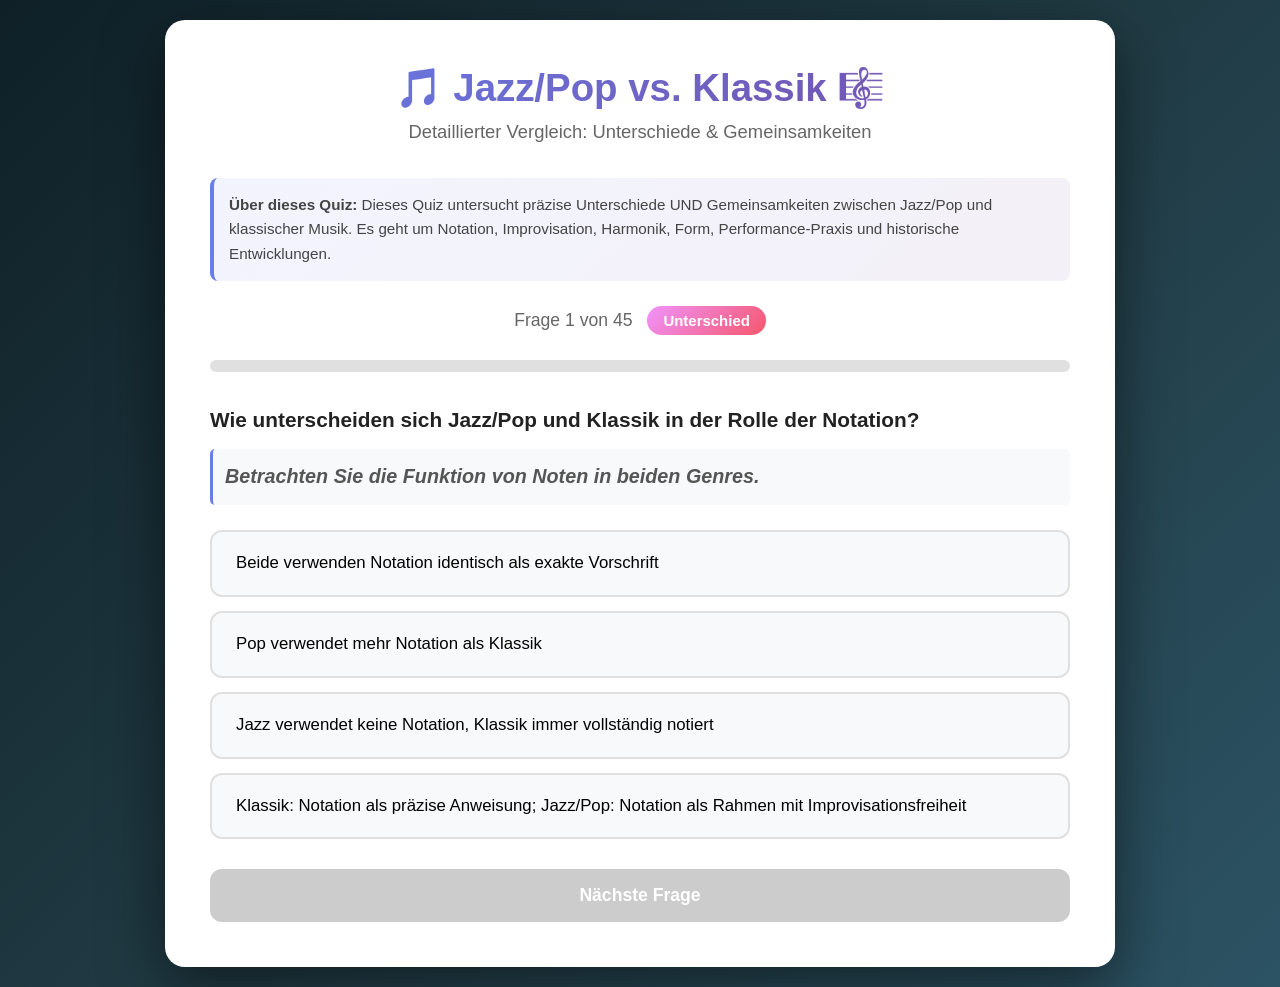
==== commit 018e52a0: "Rename quiz_jazz_pop_klassik_vergleich.html to index.html" ====
--- a/index.html
+++ b/index.html
@@ -3,7 +3,7 @@
 <head>
     <meta charset="UTF-8">
     <meta name="viewport" content="width=device-width, initial-scale=1.0">
-    <title>Harmonielehre Quiz - Jazz/Rock/Pop</title>
+    <title>Jazz/Pop vs. Klassik - Detaillierter Vergleich</title>
     <style>
         * {
             margin: 0;
@@ -13,7 +13,7 @@
 
         body {
             font-family: 'Segoe UI', Tahoma, Geneva, Verdana, sans-serif;
-            background: linear-gradient(135deg, #667eea 0%, #764ba2 100%);
+            background: linear-gradient(135deg, #0f2027 0%, #203a43 50%, #2c5364 100%);
             min-height: 100vh;
             display: flex;
             justify-content: center;
@@ -24,126 +24,172 @@
         .container {
             background: white;
             border-radius: 20px;
-            box-shadow: 0 20px 60px rgba(0,0,0,0.3);
-            max-width: 800px;
+            box-shadow: 0 20px 60px rgba(0, 0, 0, 0.5);
+            max-width: 950px;
             width: 100%;
-            padding: 40px;
-        }
-
-        .header {
+            padding: 45px;
+        }
+
+        h1 {
+            background: linear-gradient(135deg, #667eea 0%, #764ba2 100%);
+            -webkit-background-clip: text;
+            -webkit-text-fill-color: transparent;
+            background-clip: text;
             text-align: center;
-            margin-bottom: 30px;
-        }
-
-        .header h1 {
-            color: #667eea;
-            font-size: 2.5em;
             margin-bottom: 10px;
-        }
-
-        .header p {
+            font-size: 2.4em;
+        }
+
+        .subtitle {
+            text-align: center;
+            color: #666;
+            margin-bottom: 35px;
+            font-size: 1.15em;
+            font-weight: 500;
+        }
+
+        .info-box {
+            background: linear-gradient(135deg, #667eea15 0%, #764ba215 100%);
+            border-left: 4px solid #667eea;
+            padding: 15px;
+            margin-bottom: 25px;
+            border-radius: 8px;
+        }
+
+        .info-box p {
+            color: #444;
+            line-height: 1.6;
+            font-size: 0.95em;
+        }
+
+        .quiz-info {
+            text-align: center;
+            margin-bottom: 25px;
             color: #666;
             font-size: 1.1em;
         }
 
+        .category-badge {
+            display: inline-block;
+            padding: 6px 16px;
+            border-radius: 20px;
+            font-size: 0.85em;
+            font-weight: 600;
+            margin-left: 10px;
+            color: white;
+        }
+
+        .cat-unterschied {
+            background: linear-gradient(135deg, #f093fb 0%, #f5576c 100%);
+        }
+
+        .cat-gemeinsamkeit {
+            background: linear-gradient(135deg, #4facfe 0%, #00f2fe 100%);
+        }
+
+        .cat-nuance {
+            background: linear-gradient(135deg, #fa709a 0%, #fee140 100%);
+        }
+
+        .cat-technik {
+            background: linear-gradient(135deg, #30cfd0 0%, #330867 100%);
+        }
+
+        .cat-praxis {
+            background: linear-gradient(135deg, #a8edea 0%, #fed6e3 100%);
+            color: #333;
+        }
+
+        .cat-geschichte {
+            background: linear-gradient(135deg, #ff9a9e 0%, #fecfef 100%);
+            color: #333;
+        }
+
         .progress-bar {
             width: 100%;
-            height: 10px;
+            height: 12px;
             background: #e0e0e0;
-            border-radius: 10px;
+            border-radius: 6px;
             margin-bottom: 30px;
             overflow: hidden;
         }
 
         .progress-fill {
             height: 100%;
-            background: linear-gradient(90deg, #667eea, #764ba2);
+            background: linear-gradient(90deg, #667eea 0%, #764ba2 100%);
             width: 0%;
             transition: width 0.3s ease;
         }
 
-        .question-info {
-            display: flex;
-            justify-content: space-between;
-            margin-bottom: 20px;
-            color: #666;
-            font-size: 0.9em;
-        }
-
         .question-container {
             margin-bottom: 30px;
         }
 
         .question {
-            font-size: 1.4em;
-            color: #333;
+            font-size: 1.3em;
+            color: #222;
             margin-bottom: 25px;
-            line-height: 1.5;
-            font-weight: 500;
+            font-weight: 600;
+            line-height: 1.7;
+        }
+
+        .question-context {
+            font-size: 0.95em;
+            color: #555;
+            font-style: italic;
+            margin-top: 12px;
+            padding: 12px;
+            background: #f8f9fa;
+            border-left: 3px solid #667eea;
+            border-radius: 5px;
+            line-height: 1.6;
         }
 
         .options {
             display: flex;
             flex-direction: column;
-            gap: 15px;
+            gap: 14px;
         }
 
         .option {
             background: #f8f9fa;
-            padding: 20px;
-            border-radius: 10px;
+            border: 2px solid #e0e0e0;
+            border-radius: 12px;
+            padding: 18px 24px;
             cursor: pointer;
             transition: all 0.3s ease;
-            border: 2px solid transparent;
-            display: flex;
-            align-items: center;
-            gap: 15px;
+            font-size: 1.05em;
+            line-height: 1.6;
         }
 
         .option:hover {
-            background: #e9ecef;
+            background: #e8eeff;
+            border-color: #667eea;
             transform: translateX(5px);
+            box-shadow: 0 4px 12px rgba(102, 126, 234, 0.15);
         }
 
         .option.selected {
-            background: #e3e8ff;
+            background: linear-gradient(135deg, #667eea 0%, #764ba2 100%);
+            color: white;
             border-color: #667eea;
         }
 
         .option.correct {
-            background: #d4edda;
-            border-color: #28a745;
+            background: linear-gradient(135deg, #4caf50 0%, #45a049 100%);
+            color: white;
+            border-color: #4caf50;
         }
 
         .option.incorrect {
-            background: #f8d7da;
-            border-color: #dc3545;
-        }
-
-        .option-letter {
-            background: #667eea;
+            background: linear-gradient(135deg, #f44336 0%, #e53935 100%);
             color: white;
-            width: 35px;
-            height: 35px;
-            border-radius: 50%;
-            display: flex;
-            align-items: center;
-            justify-content: center;
-            font-weight: bold;
-            flex-shrink: 0;
-        }
-
-        .option.correct .option-letter {
-            background: #28a745;
-        }
-
-        .option.incorrect .option-letter {
-            background: #dc3545;
-        }
-
-        .option-text {
-            flex: 1;
-            font-size: 1.1em;
+            border-color: #f44336;
+        }
+
+        .option.disabled {
+            cursor: not-allowed;
+            opacity: 0.7;
         }
 
         .buttons {
@@ -152,39 +198,31 @@
             margin-top: 30px;
         }
 
-        .btn {
+        button {
             flex: 1;
-            padding: 15px 30px;
+            padding: 16px 32px;
+            font-size: 1.1em;
             border: none;
-            border-radius: 10px;
-            font-size: 1.1em;
+            border-radius: 12px;
             cursor: pointer;
             transition: all 0.3s ease;
             font-weight: 600;
         }
 
-        .btn-primary {
-            background: linear-gradient(135deg, #667eea, #764ba2);
+        .btn-next {
+            background: linear-gradient(135deg, #667eea 0%, #764ba2 100%);
             color: white;
         }
 
-        .btn-primary:hover:not(:disabled) {
+        .btn-next:hover {
             transform: translateY(-2px);
-            box-shadow: 0 5px 15px rgba(102, 126, 234, 0.4);
-        }
-
-        .btn-primary:disabled {
-            opacity: 0.5;
+            box-shadow: 0 6px 20px rgba(102, 126, 234, 0.4);
+        }
+
+        .btn-next:disabled {
+            background: #ccc;
             cursor: not-allowed;
-        }
-
-        .btn-secondary {
-            background: #6c757d;
-            color: white;
-        }
-
-        .btn-secondary:hover {
-            background: #5a6268;
+            transform: none;
         }
 
         .result-container {
@@ -192,322 +230,764 @@
             display: none;
         }
 
-        .result-container.active {
+        .result-container.show {
             display: block;
         }
 
-        .score-circle {
-            width: 200px;
-            height: 200px;
-            border-radius: 50%;
-            background: linear-gradient(135deg, #667eea, #764ba2);
-            color: white;
-            display: flex;
-            flex-direction: column;
-            align-items: center;
-            justify-content: center;
-            margin: 30px auto;
-            box-shadow: 0 10px 30px rgba(102, 126, 234, 0.4);
-        }
-
-        .score-circle .score {
-            font-size: 3em;
+        .score {
+            font-size: 4.5em;
+            background: linear-gradient(135deg, #667eea 0%, #764ba2 100%);
+            -webkit-background-clip: text;
+            -webkit-text-fill-color: transparent;
+            background-clip: text;
             font-weight: bold;
-        }
-
-        .score-circle .total {
-            font-size: 1.2em;
-            opacity: 0.9;
+            margin: 30px 0;
         }
 
         .result-message {
             font-size: 1.5em;
             color: #333;
-            margin: 20px 0;
+            margin-bottom: 30px;
+            font-weight: 500;
         }
 
         .result-details {
             background: #f8f9fa;
-            padding: 20px;
-            border-radius: 10px;
+            padding: 28px;
+            border-radius: 12px;
             margin: 20px 0;
             text-align: left;
         }
 
         .result-details p {
+            margin: 12px 0;
+            font-size: 1.1em;
+            color: #444;
+        }
+
+        .category-results {
+            margin-top: 25px;
+            padding-top: 25px;
+            border-top: 2px solid #ddd;
+        }
+
+        .category-item {
             margin: 10px 0;
-            font-size: 1.1em;
-            color: #555;
-        }
-
-        .explanation {
+            padding: 12px 15px;
+            background: white;
+            border-radius: 8px;
+            display: flex;
+            justify-content: space-between;
+            align-items: center;
+            box-shadow: 0 2px 8px rgba(0,0,0,0.05);
+        }
+
+        .category-name {
+            font-weight: 600;
+            color: #333;
+        }
+
+        .category-score {
+            color: #667eea;
+            font-weight: 600;
+        }
+
+        .btn-restart {
+            background: linear-gradient(135deg, #667eea 0%, #764ba2 100%);
+            color: white;
+            padding: 16px 50px;
+            font-size: 1.2em;
+            border: none;
+            border-radius: 12px;
+            cursor: pointer;
+            transition: all 0.3s ease;
+            margin-top: 20px;
+        }
+
+        .btn-restart:hover {
+            transform: translateY(-2px);
+            box-shadow: 0 6px 20px rgba(102, 126, 234, 0.4);
+        }
+
+        .feedback {
+            margin-top: 22px;
+            padding: 20px;
+            border-radius: 12px;
+            font-size: 1.05em;
+            display: none;
+            line-height: 1.7;
+        }
+
+        .feedback.show {
+            display: block;
+        }
+
+        .feedback.correct {
+            background: linear-gradient(135deg, #e8f5e9 0%, #c8e6c9 100%);
+            color: #2e7d32;
+            border: 2px solid #4caf50;
+        }
+
+        .feedback.incorrect {
+            background: linear-gradient(135deg, #ffebee 0%, #ffcdd2 100%);
+            color: #c62828;
+            border: 2px solid #f44336;
+        }
+
+        .feedback strong {
+            display: block;
+            margin-bottom: 10px;
+            font-size: 1.15em;
+        }
+
+        .comparison-highlight {
             background: #fff3cd;
-            border-left: 4px solid #ffc107;
-            padding: 15px;
-            margin-top: 20px;
-            border-radius: 5px;
-            display: none;
-        }
-
-        .explanation.show {
-            display: block;
-        }
-
-        .explanation h4 {
-            color: #856404;
-            margin-bottom: 10px;
-        }
-
-        .explanation p {
-            color: #856404;
-            line-height: 1.6;
+            padding: 2px 6px;
+            border-radius: 3px;
+            font-weight: 600;
         }
 
         @media (max-width: 600px) {
             .container {
-                padding: 20px;
-            }
-
-            .header h1 {
+                padding: 25px;
+            }
+
+            h1 {
                 font-size: 1.8em;
             }
 
+            .subtitle {
+                font-size: 1em;
+            }
+
             .question {
-                font-size: 1.2em;
-            }
-
-            .buttons {
-                flex-direction: column;
+                font-size: 1.15em;
+            }
+
+            .option {
+                font-size: 0.95em;
+                padding: 14px 18px;
             }
         }
     </style>
 </head>
 <body>
     <div class="container">
-        <div class="header">
-            <h1>🎵 Harmonielehre Quiz</h1>
-            <p>Jazz, Rock & Pop Harmonieverbindungen</p>
+        <h1>🎵 Jazz/Pop vs. Klassik 🎼</h1>
+        <div class="subtitle">Detaillierter Vergleich: Unterschiede & Gemeinsamkeiten</div>
+        
+        <div class="info-box">
+            <p><strong>Über dieses Quiz:</strong> Dieses Quiz untersucht präzise Unterschiede UND Gemeinsamkeiten zwischen Jazz/Pop und klassischer Musik. Es geht um Notation, Improvisation, Harmonik, Form, Performance-Praxis und historische Entwicklungen.</p>
         </div>
-
-        <div id="quiz-container">
+        
+        <div class="quiz-container">
+            <div class="quiz-info">
+                <p>Frage <span id="current-question">1</span> von <span id="total-questions">45</span>
+                <span class="category-badge" id="category-badge">Kategorie</span>
+                </p>
+            </div>
+            
             <div class="progress-bar">
                 <div class="progress-fill" id="progress"></div>
             </div>
-
-            <div class="question-info">
-                <span id="question-number">Frage 1 von 30</span>
-                <span id="score-display">Punkte: 0/0</span>
-            </div>
-
+            
             <div class="question-container">
                 <div class="question" id="question"></div>
                 <div class="options" id="options"></div>
-                <div class="explanation" id="explanation"></div>
+                <div class="feedback" id="feedback"></div>
             </div>
-
+            
             <div class="buttons">
-                <button class="btn btn-primary" id="check-btn" disabled>Antwort überprüfen</button>
-                <button class="btn btn-primary" id="next-btn" style="display: none;">Nächste Frage</button>
+                <button class="btn-next" id="next-btn" disabled>Nächste Frage</button>
             </div>
         </div>
 
         <div class="result-container" id="result-container">
-            <h2>Quiz beendet!</h2>
-            <div class="score-circle">
-                <div class="score" id="final-score">0</div>
-                <div class="total">von 30</div>
-            </div>
+            <h2>Quiz Abgeschlossen! 🎊</h2>
+            <div class="score" id="score"></div>
             <div class="result-message" id="result-message"></div>
             <div class="result-details">
-                <p>Richtige Antworten: <strong id="correct-count">0</strong></p>
-                <p>Falsche Antworten: <strong id="incorrect-count">0</strong></p>
-                <p>Erfolgsquote: <strong id="percentage">0%</strong></p>
+                <p><strong>Richtig beantwortet:</strong> <span id="correct-count"></span></p>
+                <p><strong>Falsch beantwortet:</strong> <span id="incorrect-count"></span></p>
+                <p><strong>Genauigkeit:</strong> <span id="accuracy"></span>%</p>
+                <div class="category-results">
+                    <p><strong>Leistung nach Themenbereich:</strong></p>
+                    <div id="category-breakdown"></div>
+                </div>
             </div>
-            <button class="btn btn-primary" onclick="location.reload()">Quiz neu starten</button>
+            <button class="btn-restart" id="restart-btn">Quiz neu starten</button>
         </div>
     </div>
 
     <script>
-        const questions = [
-            {
-                question: "Welche Akkordfolge ist die häufigste in der Pop-Musik?",
-                options: ["I - IV - V - I", "I - VI - IV - V", "II - V - I", "I - III - VI - IV"],
+        const quizData = [
+            // NOTATION & SCHRIFTLICHKEIT
+            {
+                question: "Wie unterscheiden sich Jazz/Pop und Klassik in der Rolle der Notation?",
+                context: "Betrachten Sie die Funktion von Noten in beiden Genres.",
+                options: [
+                    "Beide verwenden Notation identisch als exakte Vorschrift",
+                    "Pop verwendet mehr Notation als Klassik",
+                    "Jazz verwendet keine Notation, Klassik immer vollständig notiert",
+                    "Klassik: Notation als präzise Anweisung; Jazz/Pop: Notation als Rahmen mit Improvisationsfreiheit"
+                ],
+                correct: 3,
+                category: "Unterschied",
+                explanation: "In der Klassik ist die Notation eine <span class='comparison-highlight'>präzise Vorschrift</span> für die Interpretation. In Jazz/Pop dient sie oft als <span class='comparison-highlight'>Gerüst</span> (Lead Sheet mit Akkordfolgen), das Raum für Improvisation und individuelle Interpretation lässt. Beide nutzen Notation, aber mit unterschiedlichem Verbindlichkeitsgrad."
+            },
+            {
+                question: "Welche Gemeinsamkeit teilen Jazz/Pop und Klassik bezüglich Notation?",
+                options: [
+                    "Beide notieren nie Dynamik",
+                    "Beide verwenden das gleiche westliche Notationssystem mit 5 Linien",
+                    "Beide verwenden ausschließlich Tabulaturen",
+                    "Beide verzichten komplett auf geschriebene Noten"
+                ],
                 correct: 1,
-                explanation: "Die I-VI-IV-V Progression (z.B. C-Am-F-G) ist eine der beliebtesten Akkordfolgen in der Pop-Musik und wird in unzähligen Songs verwendet."
-            },
-            {
-                question: "Was ist eine II-V-I Verbindung?",
-                options: ["Eine Blues-Progression", "Eine Jazz-Kadenz", "Eine Rockballade", "Eine Moll-Tonleiter"],
+                category: "Gemeinsamkeit",
+                explanation: "Eine wichtige <span class='comparison-highlight'>Gemeinsamkeit</span>: Beide Genres nutzen das traditionelle westliche Notensystem mit 5 Linien, Notenschlüsseln, Takt- und Tonartangaben. Dies ermöglicht gegenseitiges Verständnis und Austausch zwischen den Genres."
+            },
+            {
+                question: "Was ist ein wesentlicher Unterschied in der Detailgenauigkeit der Notation?",
+                options: [
+                    "Pop verzichtet komplett auf Notenschrift",
+                    "Klassik notiert oft Artikulation, Dynamik, Tempo präzise; Jazz/Pop oft nur Melodie + Akkorde",
+                    "Jazz notiert mehr Details als Klassik",
+                    "Beide notieren immer gleich detailliert"
+                ],
                 correct: 1,
-                explanation: "Die II-V-I ist die fundamentale Kadenz im Jazz. In C-Dur wäre das Dm7 - G7 - Cmaj7."
-            },
-            {
-                question: "Welche Funktion hat der Dominant-Septakkord?",
-                options: ["Stabil und beruhigend", "Spannungsaufbau zur Tonika", "Neutrale Durchgangsfunktion", "Melodische Verzierung"],
+                category: "Unterschied",
+                explanation: "Klassische Partituren enthalten <span class='comparison-highlight'>detaillierte Angaben</span> zu Artikulation (staccato, legato), Dynamik (pp-ff), Phrasierung, Fingersätzen. Jazz/Pop-Charts (Lead Sheets) zeigen oft nur <span class='comparison-highlight'>Melodie und Akkordsymbole</span>, der Rest wird vom Musiker gestaltet."
+            },
+
+            // IMPROVISATION
+            {
+                question: "Wie unterscheidet sich die Rolle der Improvisation?",
+                options: [
+                    "Klassik improvisiert mehr als Jazz",
+                    "Keine der beiden Richtungen improvisiert",
+                    "Jazz/Pop: zentral und erwartet; Klassik: historisch vorhanden, heute meist nicht praktiziert",
+                    "Beide improvisieren gleich viel"
+                ],
+                correct: 2,
+                category: "Unterschied",
+                explanation: "Im Jazz ist Improvisation <span class='comparison-highlight'>Kern der Kunstform</span> - Soli über Akkordfolgen sind essenziell. In der Klassik gab es Improvisationstradition (Bach, Mozart, Liszt), heute wird aber meist <span class='comparison-highlight'>streng nach Noten</span> gespielt. Historisch gesehen ist dies ein kultureller Wandel, kein absoluter Gegensatz."
+            },
+            {
+                question: "Welche Gemeinsamkeit existiert bezüglich Improvisation historisch?",
+                options: [
+                    "Nur Jazz hat Improvisation erfunden",
+                    "Improvisation ist in Klassik verboten",
+                    "Beide Traditionen hatten/haben Improvisationspraktiken",
+                    "Keine der beiden hat jemals improvisiert"
+                ],
+                correct: 2,
+                category: "Gemeinsamkeit",
+                explanation: "<span class='comparison-highlight'>Wichtige Gemeinsamkeit</span>: Barock- und Klassik-Meister (Bach, Mozart, Beethoven) waren brillante Improvisatoren. Kadenzen in Konzerten waren Improvisationsräume. Jazz führt diese Tradition fort. Der Unterschied ist eher <span class='comparison-highlight'>zeitlich</span> als grundsätzlich."
+            },
+            {
+                question: "Was ist der Unterschied in der Art der Improvisation?",
+                options: [
+                    "Jazz improvisiert nur rhythmisch",
+                    "Kein Unterschied in der Art",
+                    "Jazz: über Akkordprogressionen und Skalen; Klassik (historisch): über harmonische Gerüste und Verzierungen",
+                    "Klassik improvisiert nur melodisch"
+                ],
+                correct: 2,
+                category: "Nuance",
+                explanation: "Jazz-Improvisation basiert auf <span class='comparison-highlight'>Akkordfolgen, Skalen und Modi</span> (Changes). Historische klassische Improvisation nutzte <span class='comparison-highlight'>harmonische Gerüste, Verzierungen und Figurationen</span>. Beide Ansätze sind harmonisch fundiert, aber mit unterschiedlichen Schwerpunkten."
+            },
+
+            // HARMONIK
+            {
+                question: "Wie unterscheidet sich die Harmonik grundlegend?",
+                options: [
+                    "Jazz verwendet keine Harmonik",
+                    "Beide verwenden identische Harmonik",
+                    "Klassik ist harmonisch komplexer als Jazz",
+                    "Klassik: funktionale Harmonik (T-S-D); Jazz/Pop: erweiterte Akkorde, Quartenschichtungen, Modalität"
+                ],
+                correct: 3,
+                category: "Unterschied",
+                explanation: "Klassische Harmonik basiert auf <span class='comparison-highlight'>funktionaler Harmonik</span> (Tonika-Subdominante-Dominante). Jazz erweitert dies mit <span class='comparison-highlight'>Septim-, Non-, Undezim-Akkorden</span>, Alterationen, modaler Harmonik und Quartenschichtungen. Jazz ist harmonisch oft komplexer und chromatischer."
+            },
+            {
+                question: "Welche harmonische Gemeinsamkeit teilen beide?",
+                options: [
+                    "Beide verwenden ausschließlich Atonalität",
+                    "Keine harmonischen Gemeinsamkeiten",
+                    "Beide basieren auf dem tonalen System und Dur/Moll-Tonalität",
+                    "Beide vermeiden Kadenzen"
+                ],
+                correct: 2,
+                category: "Gemeinsamkeit",
+                explanation: "<span class='comparison-highlight'>Fundamentale Gemeinsamkeit</span>: Beide Genres wurzeln im <span class='comparison-highlight'>tonalen System</span> mit Dur/Moll-Tonalität. Selbst komplexe Jazz-Harmonik referenziert Tonika-Dominante-Beziehungen. Die 12-Ton-Chromatik ist die gemeinsame Basis."
+            },
+            {
+                question: "Was ist charakteristisch für Jazz-Harmonik im Vergleich zur klassischen?",
+                options: [
+                    "Klassik verwendet mehr Dissonanzen",
+                    "Jazz harmonisiert einstimmig",
+                    "Jazz nutzt häufiger Sekundärdominanten, Substitutionen und erweiterte Akkorde",
+                    "Jazz vermeidet Akkorde komplett"
+                ],
+                correct: 2,
+                category: "Unterschied",
+                explanation: "Jazz nutzt intensiv <span class='comparison-highlight'>II-V-I-Progressionen, Tritonus-Substitutionen, erweiterte Terzen (9,11,13)</span> und Reharmonisation. Klassik hat klarere funktionale Hierarchien. Jazz-Harmonik ist 'vertikaler' mit mehr simultanen Dissonanzen."
+            },
+            {
+                question: "Welche Rolle spielen Dissonanzen in beiden Genres?",
+                options: [
+                    "Beide behandeln Dissonanzen identisch",
+                    "Jazz verwendet keine Dissonanzen",
+                    "Klassik vermeidet Dissonanzen komplett",
+                    "Klassik: Dissonanzen werden vorbereitet und aufgelöst; Jazz: Dissonanzen als Farbklänge"
+                ],
+                correct: 3,
+                category: "Nuance",
+                explanation: "In der Klassik werden Dissonanzen traditionell <span class='comparison-highlight'>vorbereitet, gehalten und aufgelöst</span> (Vorhaltslehre). Im Jazz sind Dissonanzen oft <span class='comparison-highlight'>Klangfarben ohne Auflösungszwang</span> (maj7, #11, b9). Moderne Klassik (20. Jh.) nähert sich Jazz-Dissonanzbehandlung an."
+            },
+
+            // RHYTHMIK & GROOVE
+            {
+                question: "Was ist der Hauptunterschied in der Rhythmik?",
+                options: [
+                    "Jazz verwendet keine Rhythmik",
+                    "Beide haben identische Rhythmik",
+                    "Jazz/Pop: Swing, Synkopen, Off-Beat-Betonung; Klassik: meist metrisch klare Betonung",
+                    "Klassik hat mehr Synkopen als Jazz"
+                ],
+                correct: 2,
+                category: "Unterschied",
+                explanation: "Jazz zeichnet sich durch <span class='comparison-highlight'>Swing-Feeling, Synkopen, Off-Beat-Akzente</span> aus. Pop nutzt repetitive Grooves. Klassik hat meist <span class='comparison-highlight'>metrisch klarere Strukturen</span> mit Betonung auf Zählzeiten. Ausnahmen: Strawinsky, Bartók nutzten komplexe Rhythmik."
+            },
+            {
+                question: "Welche rhythmische Gemeinsamkeit existiert?",
+                options: [
+                    "Jazz verwendet keine Taktarten",
+                    "Klassik kennt keinen Rhythmus",
+                    "Beide verwenden Taktarten und metrische Organisation",
+                    "Beide spielen nur ohne Takt"
+                ],
+                correct: 2,
+                category: "Gemeinsamkeit",
+                explanation: "<span class='comparison-highlight'>Gemeinsame Basis</span>: Beide nutzen <span class='comparison-highlight'>Taktarten (4/4, 3/4, 6/8 etc.)</span> und metrische Organisation. Die Notation von Rhythmen folgt denselben Prinzipien (Viertelnoten, Achtel, Pausen etc.)."
+            },
+            {
+                question: "Was ist der 'Swing' im Jazz und wie unterscheidet er sich von klassischer Rhythmik?",
+                options: [
+                    "Klassik kennt nur Swing-Rhythmen",
+                    "Swing: ungleiche Achtelteilung (lang-kurz); Klassik: meist gleiche Achtelteilung",
+                    "Swing bedeutet sehr langsames Tempo",
+                    "Kein Unterschied vorhanden"
+                ],
                 correct: 1,
-                explanation: "Der Dominant-Septakkord (V7) erzeugt Spannung, die zur Auflösung in die Tonika (I) drängt."
-            },
-            {
-                question: "Was bedeutet 'Axis Progression' im Pop?",
-                options: ["I - V - VI - IV", "I - IV - I - V", "VI - IV - I - V", "IV - I - V - VI"],
-                correct: 0,
-                explanation: "Die Axis Progression I-V-VI-IV (z.B. C-G-Am-F) ist extrem populär und wird in Songs wie 'Let it Be' oder 'No Woman No Cry' verwendet."
-            },
-            {
-                question: "Welcher Akkord wird häufig als Ersatz für die Dominante verwendet?",
-                options: ["Subdominante", "Tritonus-Substitution", "Mediante", "Tonika-Parallele"],
+                category: "Nuance",
+                explanation: "Im Jazz werden Achtel im Swing <span class='comparison-highlight'>ungleich gespielt</span> (etwa Triolenfühlung: lang-kurz-lang-kurz). In der Klassik werden Achtel meist <span class='comparison-highlight'>exakt gleich</span> gespielt. Dies erzeugt das charakteristische 'Grooven' des Jazz."
+            },
+            {
+                question: "Welche Rolle spielt Polyrhythmik?",
+                options: [
+                    "Nur Jazz nutzt Polyrhythmik",
+                    "Beide können Polyrhythmik nutzen, aber mit unterschiedlichen Ursprüngen (Klassik: z.B. 3:2, Jazz: afrikanische Wurzeln)",
+                    "Keine von beiden nutzt Polyrhythmik",
+                    "Nur Klassik nutzt Polyrhythmik"
+                ],
                 correct: 1,
-                explanation: "Die Tritonus-Substitution ersetzt die Dominante durch einen Akkord eine übermäßige Quarte entfernt (z.B. Db7 statt G7 in C-Dur)."
-            },
-            {
-                question: "Was ist die '50s Progression'?",
-                options: ["I - VI - IV - V", "I - IV - V - IV", "I - V - VI - IV", "VI - IV - I - V"],
-                correct: 0,
-                explanation: "Die I-VI-IV-V (z.B. C-Am-F-G) war in den 1950er Jahren extrem populär, daher der Name '50s Progression' oder 'Doo-Wop Changes'."
-            },
-            {
-                question: "Welche Funktion hat die Subdominante (IV)?",
-                options: ["Auflösung", "Spannung", "Vorbereitung der Dominante", "Modulationspunkt"],
-                correct: 2,
-                explanation: "Die Subdominante bereitet typischerweise die Dominante vor und bewegt sich weg von der Tonika."
-            },
-            {
-                question: "Was ist ein 'Turnaround' im Jazz?",
-                options: ["Ein Ritardando", "Eine Schlussakkordfolge", "Eine Überleitung zum Anfang", "Ein Tempo-Wechsel"],
-                correct: 2,
-                explanation: "Ein Turnaround ist eine kurze Akkordfolge (oft I-VI-II-V), die zurück zum Anfang eines Songformulars führt."
-            },
-            {
-                question: "Welche Progression ist typisch für den Blues?",
-                options: ["I - IV - V über 12 Takte", "I - VI - II - V", "I - III - VI - IV", "II - V - I"],
-                correct: 0,
-                explanation: "Die 12-Takt-Blues-Form basiert hauptsächlich auf I, IV und V (z.B. C7-F7-G7 in C-Blues)."
-            },
-            {
-                question: "Was ist eine 'Modal Interchange'?",
-                options: ["Tempowechsel", "Akkorde aus paralleler Tonart", "Rhythmuswechsel", "Melodietransposition"],
+                category: "Gemeinsamkeit",
+                explanation: "<span class='comparison-highlight'>Beide nutzen Polyrhythmik</span>: Klassik durch Hemiolen (3:2 in Barock/Romantik), Jazz durch afrikanische Wurzeln (Cross-Rhythms, Clave-Patterns). Unterschiedliche kulturelle Quellen, ähnliches Ergebnis."
+            },
+
+            // FORM & STRUKTUR
+            {
+                question: "Wie unterscheiden sich formale Strukturen?",
+                options: [
+                    "Pop verwendet Sonatenform",
+                    "Klassik: komplexe Großformen (Sonate, Fuge); Jazz/Pop: meist kürzere Formen (AABA, 12-Bar Blues)",
+                    "Jazz hat längere Formen als Klassik",
+                    "Klassik kennt keine Formen"
+                ],
                 correct: 1,
-                explanation: "Modal Interchange bedeutet, Akkorde aus der parallelen Moll- oder Dur-Tonart zu verwenden (z.B. Fm in C-Dur)."
-            },
-            {
-                question: "Welche Akkordfolge wird 'Andalusische Kadenz' genannt?",
-                options: ["I - bVII - bVI - V", "I - IV - V - I", "I - VI - IV - V", "IV - I - V - I"],
-                correct: 0,
-                explanation: "Die Andalusische Kadenz (I-bVII-bVI-V, z.B. Am-G-F-E) stammt aus der spanischen Musik und ist in Rock und Metal sehr beliebt."
-            },
-            {
-                question: "Was ist die 'Circle of Fifths Progression'?",
-                options: ["Zufällige Akkordfolge", "Akkorde in Quintabständen", "Nur Dur-Akkorde", "Nur Moll-Akkorde"],
+                category: "Unterschied",
+                explanation: "Klassik entwickelte <span class='comparison-highlight'>großdimensionierte Formen</span> (Sonatensatzform, Fuge, Rondo, Variationen). Jazz/Pop bevorzugt <span class='comparison-highlight'>kompaktere Formen</span> (AABA, 12-Bar Blues, Vers-Refrain). Klassische Werke dauern oft 20-60 Minuten, Pop-Songs 3-5 Minuten."
+            },
+            {
+                question: "Welche formale Gemeinsamkeit existiert?",
+                options: [
+                    "Klassik vermeidet jede Struktur",
+                    "Beide nutzen Wiederholung, Kontrast und Variation als Formprinzipien",
+                    "Jazz verwendet keine Wiederholungen",
+                    "Beide haben keine Formstrukturen"
+                ],
                 correct: 1,
-                explanation: "Akkorde bewegen sich in Quintschritten abwärts (z.B. C-F-Bb-Eb), eine kraftvolle harmonische Bewegung."
-            },
-            {
-                question: "Welcher Akkord wird oft als VI in Dur verwendet?",
-                options: ["Moll-Akkord (Moll-Parallele)", "Dur-Akkord", "Verminderter Akkord", "Übermäßiger Akkord"],
-                correct: 0,
-                explanation: "Die VI Stufe in Dur ist typischerweise ein Moll-Akkord (z.B. Am in C-Dur) und wird als Tonika-Parallele bezeichnet."
-            },
-            {
-                question: "Was ist ein 'Deceptive Cadence'?",
-                options: ["V - I", "V - VI", "IV - I", "II - V"],
+                category: "Gemeinsamkeit",
+                explanation: "<span class='comparison-highlight'>Universelles Formprinzip</span>: Beide nutzen <span class='comparison-highlight'>Wiederholung (A-A), Kontrast (A-B) und Variation (A-A')</span>. AABA im Jazz entspricht der Liedform in Klassik. Das Prinzip 'Exposition-Entwicklung-Wiederkehr' ist übergreifend."
+            },
+            {
+                question: "Was ist charakteristisch für die Formgestaltung in der Performance?",
+                options: [
+                    "Jazz hält sich strikt an die Form",
+                    "Klassik improvisiert die Form",
+                    "Klassik: Form ist durch Komposition festgelegt; Jazz: Form wird in Performance durch Soli erweitert",
+                    "Beide erweitern die Form identisch"
+                ],
+                correct: 2,
+                category: "Nuance",
+                explanation: "In der Klassik ist die Form <span class='comparison-highlight'>komponiert und fixiert</span>. Im Jazz ist das 'Head' (Thema) kurz, aber durch <span class='comparison-highlight'>Solo-Chorus-Runden wird die Form in der Performance erweitert</span> - jede Aufführung kann unterschiedlich lang sein."
+            },
+            {
+                question: "Wie verwenden beide Genres das Variationsprinzip?",
+                options: [
+                    "Beide variieren identisch",
+                    "Jazz variiert nie",
+                    "Klassik: systematische thematische Variation; Jazz: Improvisation als spontane Variation",
+                    "Klassik kennt keine Variationen"
+                ],
+                correct: 2,
+                category: "Nuance",
+                explanation: "Beide nutzen Variation! Klassik: <span class='comparison-highlight'>komponierte Variationswerke</span> (z.B. Goldberg-Variationen). Jazz: <span class='comparison-highlight'>improvisierte Variationen</span> über das Thema (Chorus nach Chorus). Unterschied: geplant vs. spontan."
+            },
+
+            // INSTRUMENTIERUNG & KLANG
+            {
+                question: "Was unterscheidet die Instrumentierung hauptsächlich?",
+                options: [
+                    "Beide verwenden identische Instrumente",
+                    "Jazz nutzt keine modernen Instrumente",
+                    "Klassik verwendet mehr E-Gitarren",
+                    "Klassik: akustische Orchesterinstrumente; Jazz/Pop: oft Verstärkung, E-Gitarre, Synthesizer"
+                ],
+                correct: 3,
+                category: "Unterschied",
+                explanation: "Klassik nutzt traditionell <span class='comparison-highlight'>akustische Instrumente</span> (Streicher, Holz-/Blechbläser, Klavier). Jazz/Pop integriert <span class='comparison-highlight'>verstärkte/elektronische Instrumente</span> (E-Bass, E-Gitarre, Keyboards, Drum-Set). Moderne klassische Musik experimentiert aber auch mit Elektronik."
+            },
+            {
+                question: "Welche Instrumentenfamilie nutzen beide?",
+                options: [
+                    "Jazz verwendet keine Blasinstrumente",
+                    "Beide nutzen Bläser (Saxophon in Jazz, Holz-/Blechbläser in Klassik)",
+                    "Klassik kennt keine Bläser",
+                    "Keine gemeinsamen Instrumente"
+                ],
                 correct: 1,
-                explanation: "Die Trugschluss-Kadenz (V-VI, z.B. G-Am in C-Dur) täuscht eine Auflösung zur Tonika vor, geht aber zur VI."
-            },
-            {
-                question: "Welche Progression ist typisch für viele Beatles-Songs?",
-                options: ["I - bVII - IV", "I - V - VI - IV", "I - IV - V - IV", "Alle genannten"],
+                category: "Gemeinsamkeit",
+                explanation: "<span class='comparison-highlight'>Blasinstrumente sind gemeinsam</span>: Trompete, Posaune, Klarinette kommen in beiden vor. Saxophon ist Jazz-typisch, aber Komponisten wie Ravel integrierten es in klassische Werke. Klavier ist in beiden zentral."
+            },
+            {
+                question: "Was ist der Unterschied in der Klangerzeugung?",
+                options: [
+                    "Keine Unterschiede in der Spielweise",
+                    "Klassik nutzt mehr erweiterte Techniken",
+                    "Klassik: traditionelle Spieltechniken; Jazz: erweiterte Techniken (Growl, Plunger, Bends)",
+                    "Jazz nutzt nur traditionelle Techniken"
+                ],
+                correct: 2,
+                category: "Unterschied",
+                explanation: "Jazz entwickelte <span class='comparison-highlight'>spezifische Spielweisen</span>: Growl (Brummen), Plunger-Dämpfer, Bends, Ghost Notes. Klassik nutzt traditionell 'reine' Töne, moderne Klassik (20. Jh.) experimentiert aber mit erweiterten Techniken."
+            },
+            {
+                question: "Welche Rolle spielt das Schlagzeug?",
+                options: [
+                    "Beide nutzen Schlagzeug identisch",
+                    "Jazz/Pop: Drum-Set ist zentral für Groove; Klassik: Pauken/Percussion meist begleitend oder akzentuierend",
+                    "Jazz verwendet kein Schlagzeug",
+                    "Klassik nutzt mehr Schlagzeug als Jazz"
+                ],
+                correct: 1,
+                category: "Unterschied",
+                explanation: "Im Jazz ist das <span class='comparison-highlight'>Drum-Set rhythmisch zentral</span> und interaktiv (Ride-Pattern, Comping). In der Klassik sind <span class='comparison-highlight'>Pauken/Percussion oft akzentuierend</span> oder koloristisch, selten durchgehend präsent. Ausnahme: Moderne Werke."
+            },
+
+            // PERFORMANCE-PRAXIS
+            {
+                question: "Wie unterscheidet sich die Performance-Praxis?",
+                options: [
+                    "Klassik ist komplett spontan",
+                    "Beide sind identisch spontan",
+                    "Jazz ist komplett einstudiert",
+                    "Klassik: meist einstudiert und reproduziert; Jazz: spontane Interaktion und Improvisation"
+                ],
                 correct: 3,
-                explanation: "Die Beatles verwendeten verschiedene Progressionen innovativ, einschließlich der bVII (aus Modal Interchange) und klassische Pop-Progressionen."
-            },
-            {
-                question: "Was bedeutet 'Backdoor Progression'?",
-                options: ["bVII - IV - I", "V - I", "II - V - I", "IV - V - I"],
-                correct: 0,
-                explanation: "Die Backdoor Progression (bVII-IV-I, z.B. Bb-F-C) ist eine alternative Auflösung zur Tonika, populär im Jazz."
-            },
-            {
-                question: "Welcher Akkord ist die Dominante in C-Dur?",
-                options: ["F", "G", "Am", "Dm"],
+                category: "Unterschied",
+                explanation: "Klassische Konzerte reproduzieren <span class='comparison-highlight'>einstudierte Interpretationen</span> (Proben, Dirigent). Jazz-Performance ist <span class='comparison-highlight'>spontaner, interaktiver</span> - Musiker hören aufeinander und reagieren. Jede Jazz-Performance ist einzigartig."
+            },
+            {
+                question: "Welche Gemeinsamkeit existiert in der Performance?",
+                options: [
+                    "Jazz erfordert kein Training",
+                    "Beide erfordern hohe technische Virtuosität und jahrelanges Training",
+                    "Klassik braucht keine Technik",
+                    "Keine technischen Anforderungen"
+                ],
                 correct: 1,
-                explanation: "Die V Stufe (Dominante) in C-Dur ist G, oft als G7 mit Septime gespielt."
-            },
-            {
-                question: "Was ist eine 'Plagale Kadenz'?",
-                options: ["V - I", "IV - I", "II - I", "VI - I"],
+                category: "Gemeinsamkeit",
+                explanation: "<span class='comparison-highlight'>Beide verlangen Exzellenz</span>: Klassik-Musiker trainieren Technik, Interpretation. Jazz-Musiker trainieren Technik, Improvisation, Harmonielehre. Beide benötigen <span class='comparison-highlight'>jahrzehntelanges Studium</span> für Meisterschaft."
+            },
+            {
+                question: "Wie unterscheiden sich Aufführungsorte traditionell?",
+                options: [
+                    "Beide haben identische Aufführungsorte",
+                    "Jazz wird nur in Konzertsälen gespielt",
+                    "Klassik: Konzertsäle mit Sitzplätzen; Jazz: Clubs mit Tischbestuhlung, informeller",
+                    "Klassik wird nur in Clubs gespielt"
+                ],
+                correct: 2,
+                category: "Unterschied",
+                explanation: "Klassik: <span class='comparison-highlight'>formelle Konzertsäle</span> (Stille, Applaus nach Sätzen). Jazz: traditionell <span class='comparison-highlight'>informelle Clubs</span> (Gespräche, Getränke, Applaus nach Soli). Heute gibt es aber Cross-Over: Jazz in Konzertsälen, Klassik in alternativen Räumen."
+            },
+            {
+                question: "Welche Rolle spielt die Publikumsinteraktion?",
+                options: [
+                    "Jazz-Publikum ist komplett still",
+                    "Klassik-Publikum ist interaktiver",
+                    "Beide haben identisches Publikumsverhalten",
+                    "Klassik: Publikum hört still zu; Jazz/Pop: oft aktive Reaktionen während der Performance"
+                ],
+                correct: 3,
+                category: "Unterschied",
+                explanation: "Klassische Konzerte erwarten <span class='comparison-highlight'>Stille und Konzentration</span>. Jazz/Pop erlaubt <span class='comparison-highlight'>Zwischenapplaus, Zurufe ('Yeah!'), Mitwippen</span>. Historisch war aber auch klassische Musik einst interaktiver (Mozart-Zeit)."
+            },
+
+            // AUSBILDUNG & LERNPROZESS
+            {
+                question: "Wie unterscheidet sich die musikalische Ausbildung?",
+                options: [
+                    "Klassik lernt man nur informell",
+                    "Klassik: formale Ausbildung, Konservatorien; Jazz: oft informelles Lernen, Jam Sessions",
+                    "Beide haben identische Ausbildungswege",
+                    "Jazz hat formalere Ausbildung"
+                ],
                 correct: 1,
-                explanation: "Die plagale Kadenz IV-I (z.B. F-C) wird auch 'Amen-Kadenz' genannt, da sie oft in Kirchenmusik verwendet wird."
-            },
-            {
-                question: "Welche Akkordfolge nennt man 'Royal Road Progression' (Japan)?",
-                options: ["IV - V - III - VI", "I - V - VI - III - IV - I - IV - V", "I - IV - V - I", "VI - IV - V - I"],
+                category: "Unterschied",
+                explanation: "Klassik: <span class='comparison-highlight'>strukturierte Ausbildung</span> an Konservatorien, nach Lehrplan. Jazz: traditionell <span class='comparison-highlight'>Meister-Schüler-Prinzip, Learning by Doing</span> in Jam Sessions. Heute gibt es auch Jazz-Studiengänge, aber die Tradition unterscheidet sich."
+            },
+            {
+                question: "Welche Gemeinsamkeit existiert in der Ausbildung?",
+                options: [
+                    "Klassik braucht keine Technik",
+                    "Jazz braucht keine Theorie",
+                    "Beide erfordern Gehörbildung, Theorie und instrumentale Technik",
+                    "Keine gemeinsamen Ausbildungsinhalte"
+                ],
+                correct: 2,
+                category: "Gemeinsamkeit",
+                explanation: "<span class='comparison-highlight'>Beide lehren</span>: Gehörbildung, Musiktheorie, Instrumentaltechnik. Unterschied: Klassik betont Repertoire und Notation, Jazz betont Improvisation und Akkordprogressionen. Beide brauchen <span class='comparison-highlight'>fundierte musikalische Bildung</span>."
+            },
+            {
+                question: "Was ist der Hauptfokus beim Üben?",
+                options: [
+                    "Beide üben identisch",
+                    "Klassik improvisiert beim Üben",
+                    "Jazz übt nur nach Noten",
+                    "Klassik: Perfektion eines Stücks nach Noten; Jazz: Beherrschung von Skalen, Patterns, Transkriptionen"
+                ],
+                correct: 3,
+                category: "Nuance",
+                explanation: "Klassiker üben <span class='comparison-highlight'>spezifische Werke bis zur Perfektion</span>. Jazzer üben <span class='comparison-highlight'>Vokabular (Licks, Scales, Standards)</span> zur flexiblen Anwendung. Klassik: werkzentriert. Jazz: prinzipienzentriert."
+            },
+
+            // KOMPOSITION VS. INTERPRETATION
+            {
+                question: "Wie unterscheidet sich die Rolle des Komponisten/Schöpfers?",
+                options: [
+                    "Jazz-Komponisten schreiben alles vor",
+                    "Keine Unterschiede",
+                    "Klassik: Komponist schafft fertiges Werk; Jazz/Pop: Komponist gibt Rahmen, Performance vollendet es",
+                    "Klassik-Komponisten lassen alles offen"
+                ],
+                correct: 2,
+                category: "Unterschied",
+                explanation: "In der Klassik ist der <span class='comparison-highlight'>Komponist die Hauptautorität</span> - das Werk ist 'fertig'. Im Jazz ist der <span class='comparison-highlight'>Performer Co-Autor</span> - das Stück wird durch Improvisation vollendet. Miles Davis' 'So What': Vorlage + Performance = Kunstwerk."
+            },
+            {
+                question: "Welche Gemeinsamkeit existiert in der Interpretation?",
+                options: [
+                    "Beide spielen mechanisch",
+                    "Jazz hat keine interpretatorischen Freiheiten",
+                    "Beide erfordern interpretatorische Entscheidungen über Ausdruck, Tempo, Dynamik",
+                    "Klassik erlaubt keine Interpretation"
+                ],
+                correct: 2,
+                category: "Gemeinsamkeit",
+                explanation: "<span class='comparison-highlight'>Beide Genres erfordern Interpretation</span>: Klassik interpretiert Tempo, Phrasierung, Ausdruck innerhalb der Notation. Jazz interpretiert das Thema und improvisiert. Beide erfordern <span class='comparison-highlight'>künstlerische Entscheidungen</span>."
+            },
+            {
+                question: "Wie unterscheidet sich das Verhältnis zur Original-Version?",
+                options: [
+                    "Beide sind identisch werkgetreu",
+                    "Jazz strebt Werktreue an",
+                    "Klassik transformiert immer radikal",
+                    "Klassik: Werktreue angestrebt; Jazz: Neuinterpretation und Transformation gewünscht"
+                ],
+                correct: 3,
+                category: "Nuance",
+                explanation: "Klassik: Ideal der <span class='comparison-highlight'>Werktreue</span> zur Komposition. Jazz: <span class='comparison-highlight'>Transformation ist erwünscht</span> - 'My Funny Valentine' hat hunderte verschiedene Versionen. Jazz schätzt Neuinterpretation, Klassik respektiert das Original."
+            },
+
+            // GESCHICHTE & ENTWICKLUNG
+            {
+                question: "Wie unterscheiden sich die historischen Wurzeln?",
+                options: [
+                    "Klassik kommt aus Afrika",
+                    "Jazz kommt aus Europa",
+                    "Klassik: europäische Kunstmusiktradition; Jazz/Pop: afroamerikanische und populäre Traditionen",
+                    "Beide haben identische Ursprünge"
+                ],
+                correct: 2,
+                category: "Unterschied",
+                explanation: "Klassik wurzelt in <span class='comparison-highlight'>europäischer Kirchenmusik und Hofkultur</span> (Mittelalter-Romantik). Jazz entstand aus <span class='comparison-highlight'>afroamerikanischen Traditionen</span> (Blues, Spirituals, Ragtime) im frühen 20. Jh. USA. Pop entwickelte sich aus Folk und kommerzieller Unterhaltungsmusik."
+            },
+            {
+                question: "Welche historische Gemeinsamkeit verbindet beide?",
+                options: [
+                    "Jazz hat keine Entwicklungsgeschichte",
+                    "Beide entwickelten sich durch kulturellen Austausch und gesellschaftliche Veränderungen",
+                    "Klassik veränderte sich nie",
+                    "Beide entstanden im Vakuum ohne Einflüsse"
+                ],
                 correct: 1,
-                explanation: "Die 'Royal Road' (I-V-VI-III-IV-I-IV-V) ist in japanischer Popmusik extrem populär."
-            },
-            {
-                question: "Was ist ein 'Chromatic Mediant'?",
-                options: ["Halbtonschritt", "Akkord mit gemeinsamen Tönen, aber fremder Tonart", "Septakkord", "Mollakkord"],
+                category: "Gemeinsamkeit",
+                explanation: "<span class='comparison-highlight'>Beide sind lebendige Traditionen</span>, die sich durch <span class='comparison-highlight'>kulturellen Austausch, Technologie und Gesellschaft</span> entwickelten. Klassik: Barock→Klassik→Romantik→Moderne. Jazz: New Orleans→Swing→Bebop→Free Jazz→Fusion."
+            },
+            {
+                question: "Wie unterscheidet sich die Beziehung zur Tradition?",
+                options: [
+                    "Klassik innoviert mehr als Jazz",
+                    "Beide haben identisches Traditionsverhältnis",
+                    "Klassik: Bewahrung historischer Werke; Jazz: ständige Innovation und Neuerfindung",
+                    "Jazz bewahrt nur historische Aufnahmen"
+                ],
+                correct: 2,
+                category: "Nuance",
+                explanation: "Klassik: <span class='comparison-highlight'>Museums-Funktion</span> - historische Werke werden bewahrt und gespielt (Bach, Mozart leben weiter). Jazz: <span class='comparison-highlight'>ständige Erneuerung</span> - alte Standards werden neu interpretiert, Stile entwickeln sich weiter. Beide wertschätzen Tradition, aber unterschiedlich."
+            },
+
+            // AUFNAHME & MEDIEN
+            {
+                question: "Wie unterscheidet sich die Aufnahmepraxis?",
+                options: [
+                    "Beide haben identische Aufnahmetechniken",
+                    "Jazz macht keine Aufnahmen",
+                    "Klassik: oft Live-Aufnahmen oder mehrere Takes; Jazz: oft spontane Studio-Sessions, wenig Editing",
+                    "Klassik nimmt nur mit Overdubs auf"
+                ],
+                correct: 2,
+                category: "Unterschied",
+                explanation: "Klassische Aufnahmen: oft <span class='comparison-highlight'>perfektionierte Takes mit Editing</span>, Live-Mitschnitte. Jazz: Tradition der <span class='comparison-highlight'>Live-Studio-Sessions</span> (Miles Davis, Coltrane) mit Spontaneität. Pop: hochproduziert mit Overdubs. Unterschiedliche Studio-Philosophien."
+            },
+            {
+                question: "Welche Rolle spielen Aufnahmen in beiden Genres?",
+                options: [
+                    "Keine Rolle in beiden",
+                    "Aufnahmen sind nur in Jazz wichtig",
+                    "Klassik verbietet Aufnahmen",
+                    "Beide nutzen Aufnahmen zur Dokumentation, Verbreitung und als Lernressource"
+                ],
+                correct: 3,
+                category: "Gemeinsamkeit",
+                explanation: "<span class='comparison-highlight'>Beide nutzen Aufnahmen</span>: Klassik dokumentiert interpretatorische Traditionen (Karajan, Bernstein). Jazz-Aufnahmen sind essenzielle Lehrmittel (Transkriptionen). <span class='comparison-highlight'>Beide Genres wurden durch Aufnahmetechnik transformiert</span>."
+            },
+
+            // CROSS-OVER & MODERNE ENTWICKLUNGEN
+            {
+                question: "Wie beeinflussen sich beide Genres heute?",
+                options: [
+                    "Jazz lehnt klassische Einflüsse ab",
+                    "Zunehmende Cross-Over-Projekte: Klassik-Musiker spielen Jazz, Jazz nutzt klassische Kompositionstechniken",
+                    "Klassik ignoriert Jazz komplett",
+                    "Beide Genres bleiben strikt getrennt"
+                ],
                 correct: 1,
-                explanation: "Chromatische Mediante sind Akkorde im Terzabstand mit gemeinsamen Tönen (z.B. C-Dur zu E-Dur oder Ab-Dur)."
-            },
-            {
-                question: "Welche Progression ist typisch für Motown-Songs?",
-                options: ["I - II - III - IV", "I - bIII - IV - V", "I - IV - I - V", "VI - IV - I - V"],
-                correct: 1,
-                explanation: "Motown nutzte oft die I-bIII-IV-V Progression mit charakteristischem Groove."
-            },
-            {
-                question: "Was ist die 'Sensitive Female Chord Progression'?",
-                options: ["VI - IV - I - V", "I - V - VI - IV", "I - III - IV - IV", "II - V - I"],
-                correct: 0,
-                explanation: "Die VI-IV-I-V (z.B. Am-F-C-G) wird oft in emotionalen Pop-Songs verwendet."
-            },
-            {
-                question: "Welche Funktion hat ein Sus4-Akkord?",
-                options: ["Spannung und Verzögerung", "Schlussakkord", "Modulationspunkt", "Basis-Harmonie"],
-                correct: 0,
-                explanation: "Der Sus4-Akkord (z.B. Csus4) erzeugt Spannung durch Verzögerung der Terz und löst sich typischerweise zum Dur- oder Moll-Akkord auf."
-            },
-            {
-                question: "Was ist ein 'Secondary Dominant'?",
-                options: ["V von V", "IV von I", "II von VI", "Alle genannten"],
+                category: "Gemeinsamkeit",
+                explanation: "<span class='comparison-highlight'>Moderne Verschmelzung</span>: Third Stream, Kammermusik-Jazz (Brad Mehldau), Klassik-Komponisten integrieren Jazz-Harmonik (Bernstein, Gershwin). <span class='comparison-highlight'>Grenzen verschwimmen</span> zunehmend."
+            },
+            {
+                question: "Was ist eine moderne Gemeinsamkeit?",
+                options: [
+                    "Klassik ist Mainstream-Musik",
+                    "Jazz ist populärer als Pop",
+                    "Beide kämpfen um Relevanz in der populären Kultur und suchen neue Publikumsformen",
+                    "Beide dominieren die Charts"
+                ],
+                correct: 2,
+                category: "Gemeinsamkeit",
+                explanation: "<span class='comparison-highlight'>Geteilte Herausforderung</span>: Beide sind heute 'Kunstmusik' und kämpfen gegen kommerzielle Pop-Dominanz. Beide suchen neue Wege: <span class='comparison-highlight'>Streaming, Social Media, Hybrid-Venues</span>. Klassik und Jazz sind kulturell marginalisierter geworden."
+            },
+            {
+                question: "Welche Rolle spielt Kommerz?",
+                options: [
+                    "Alle sind gleich kommerziell",
+                    "Klassik ist am kommerziellsten",
+                    "Pop: stark kommerziell orientiert; Klassik/Jazz: eher künstlerisch orientiert (mit Ausnahmen)",
+                    "Jazz ist die kommerziellste Musik"
+                ],
+                correct: 2,
+                category: "Unterschied",
+                explanation: "Pop-Musik ist <span class='comparison-highlight'>primär marktgetrieben</span> (Charts, Streams, Verkäufe). Klassik/Jazz betonen <span class='comparison-highlight'>künstlerische Integrität</span> über Kommerz (mit Ausnahmen: Crossover-Stars). Unterschiedliche Wertesysteme."
+            },
+
+            // KOMPLEXITÄT & ZUGÄNGLICHKEIT
+            {
+                question: "Wie unterscheidet sich die Zugänglichkeit für Hörer?",
+                options: [
+                    "Jazz ist einfacher als Pop",
+                    "Klassik ist sofort zugänglich",
+                    "Alle sind gleich zugänglich",
+                    "Pop: sofort zugänglich; Klassik/Jazz: oft Kontext und Wissen erforderlich"
+                ],
                 correct: 3,
-                explanation: "Sekundärdominanten sind Dominanten zu Akkorden außer der Tonika (z.B. D7 als V/V in C-Dur führt zu G)."
-            },
-            {
-                question: "Welche Progression verwendet 'Wonderwall' von Oasis?",
-                options: ["I - V - VI - IV", "Em7 - G - Dsus4 - A7sus4", "I - IV - V - I", "VI - IV - I - V"],
-                correct: 1,
-                explanation: "Wonderwall nutzt die Progression Em7-G-Dsus4-A7sus4, eine Variation der populären Axis-Progression."
-            },
-            {
-                question: "Was ist die 'Mixolydian Vamp'?",
-                options: ["I - bVII", "I - V", "I - IV", "V - IV"],
-                correct: 0,
-                explanation: "Die Mixolydian Vamp (I-bVII, z.B. C-Bb) nutzt die abgeflachte Septime und ist typisch für Rock und Folk."
-            },
-            {
-                question: "Welche Akkordfolge ist typisch für lateinamerikanische Musik?",
-                options: ["I - IV - V", "Im - IV - V", "Im - bVII - bVI - V", "I - bIII - IV"],
-                correct: 2,
-                explanation: "Die Im-bVII-bVI-V Progression ist charakteristisch für lateinamerikanische und spanische Musik."
-            },
-            {
-                question: "Was bedeutet 'I - IV - bVII - IV' im Rock?",
-                options: ["Blues-Schema", "Mixolydische Rock-Progression", "Jazz-Turnaround", "Klassische Kadenz"],
-                correct: 1,
-                explanation: "Diese Progression (z.B. C-F-Bb-F) nutzt die mixolydische Tonleiter und ist im Rock sehr verbreitet."
-            },
-            {
-                question: "Welche Funktion hat die Mediante (III) in Moll?",
-                options: ["Relative Dur-Tonart", "Dominante", "Subdominante", "Durchgang"],
-                correct: 0,
-                explanation: "Die III Stufe in Moll ist die relative Dur-Tonart (z.B. C-Dur ist die III von A-Moll)."
-            },
-            {
-                question: "Was ist die 'Diatonic Cycle'?",
-                options: ["Alle 7 Akkorde einer Tonleiter", "Nur Dur-Akkorde", "12-Takt-Blues", "Quintenzirkel"],
-                correct: 0,
-                explanation: "Der diatonische Zyklus durchläuft alle sieben Stufen einer diatonischen Tonleiter (z.B. C-Dm-Em-F-G-Am-Bdim-C)."
+                category: "Unterschied",
+                explanation: "Pop ist auf <span class='comparison-highlight'>sofortige Eingängigkeit</span> ausgelegt (Hooks, Refrains). Klassik/Jazz erfordern oft <span class='comparison-highlight'>aktives Hören und Kontext</span> für volle Wertschätzung. Komplexität vs. Zugänglichkeit - unterschiedliche Ziele."
+            },
+            {
+                question: "Welche Gemeinsamkeit existiert bezüglich emotionaler Wirkung?",
+                options: [
+                    "Keine emotionale Wirkung",
+                    "Nur Jazz berührt Emotionen",
+                    "Nur Klassik ist emotional",
+                    "Beide können tiefe emotionale Erlebnisse vermitteln und Publikum berühren"
+                ],
+                correct: 3,
+                category: "Gemeinsamkeit",
+                explanation: "<span class='comparison-highlight'>Universelle Gemeinsamkeit</span>: Beide können <span class='comparison-highlight'>tief berühren, Emotionen wecken, transzendente Erlebnisse</span> schaffen. Beethovens 9. Sinfonie und Coltrane's 'A Love Supreme' wirken auf unterschiedliche Weise, aber beide sind zutiefst bewegend."
+            },
+            {
+                question: "Was ist der Unterschied in der musikalischen Komplexität?",
+                options: [
+                    "Beide sind gleich komplex",
+                    "Klassik ist immer komplexer",
+                    "Unterschiedliche Komplexitätsarten: Klassik oft formal/strukturell, Jazz oft harmonisch/rhythmisch",
+                    "Jazz ist immer einfacher"
+                ],
+                correct: 2,
+                category: "Nuance",
+                explanation: "Komplexität manifestiert sich unterschiedlich: Klassik in <span class='comparison-highlight'>formaler Architektur und Orchestrierung</span>, Jazz in <span class='comparison-highlight'>harmonischer Dichte und improvisatorischer Interaktion</span>. Nicht 'mehr oder weniger', sondern 'anders' komplex."
+            },
+
+            // KULTURELLE BEDEUTUNG
+            {
+                question: "Welche kulturelle Rolle hatten beide historisch?",
+                options: [
+                    "Beide haben keine kulturelle Bedeutung",
+                    "Jazz war immer Hofmusik",
+                    "Klassik: Hof- und Kirchenmusik, Elite; Jazz: Ausdruck sozialer Bewegungen, Arbeiterklasse",
+                    "Beide waren immer Elite-Musik"
+                ],
+                correct: 2,
+                category: "Unterschied",
+                explanation: "Klassik war <span class='comparison-highlight'>Musik der Kirche, Höfe, Bildungsbürgertum</span>. Jazz entstand als <span class='comparison-highlight'>Ausdruck afroamerikanischer Erfahrung, soziale Protest-Musik</span>. Unterschiedliche Klassenkontexte und Funktionen."
+            },
+            {
+                question: "Welche Gemeinsamkeit haben beide als Kunstformen?",
+                options: [
+                    "Jazz ist keine Kunstform",
+                    "Beide sind nur Unterhaltung",
+                    "Nur Klassik ist Kunstmusik",
+                    "Beide werden als ernsthafte Kunstmusik anerkannt, die studiert und analysiert wird"
+                ],
+                correct: 3,
+                category: "Gemeinsamkeit",
+                explanation: "<span class='comparison-highlight'>Beide sind anerkannte Kunstformen</span>: akademisch studiert, kritisch analysiert, in Museen/Archiven bewahrt. Jazz wurde zur <span class='comparison-highlight'>'America's Classical Music'</span>. Beide transzendieren bloße Unterhaltung."
             }
         ];
 
@@ -515,134 +995,194 @@
         let score = 0;
         let selectedAnswer = null;
         let answered = false;
+        let categoryStats = {};
+
+        // Initialize category statistics
+        quizData.forEach(q => {
+            if (!categoryStats[q.category]) {
+                categoryStats[q.category] = { correct: 0, total: 0 };
+            }
+            categoryStats[q.category].total++;
+        });
 
         const questionEl = document.getElementById('question');
         const optionsEl = document.getElementById('options');
-        const checkBtn = document.getElementById('check-btn');
         const nextBtn = document.getElementById('next-btn');
         const progressEl = document.getElementById('progress');
-        const questionNumberEl = document.getElementById('question-number');
-        const scoreDisplayEl = document.getElementById('score-display');
-        const explanationEl = document.getElementById('explanation');
-        const quizContainer = document.getElementById('quiz-container');
+        const currentQuestionEl = document.getElementById('current-question');
+        const totalQuestionsEl = document.getElementById('total-questions');
+        const feedbackEl = document.getElementById('feedback');
         const resultContainer = document.getElementById('result-container');
+        const quizContainer = document.querySelector('.quiz-container');
+        const restartBtn = document.getElementById('restart-btn');
+        const categoryBadge = document.getElementById('category-badge');
+
+        totalQuestionsEl.textContent = quizData.length;
 
         function loadQuestion() {
-            const question = questions[currentQuestion];
-            questionEl.textContent = question.question;
+            const current = quizData[currentQuestion];
+            let questionHTML = current.question;
+            
+            if (current.context) {
+                questionHTML += `<div class="question-context">${current.context}</div>`;
+            }
+            
+            questionEl.innerHTML = questionHTML;
             optionsEl.innerHTML = '';
-            explanationEl.classList.remove('show');
+            feedbackEl.classList.remove('show', 'correct', 'incorrect');
             answered = false;
             selectedAnswer = null;
-            checkBtn.disabled = true;
-            checkBtn.style.display = 'block';
-            nextBtn.style.display = 'none';
-
-            const letters = ['A', 'B', 'C', 'D'];
-            question.options.forEach((option, index) => {
-                const optionDiv = document.createElement('div');
-                optionDiv.className = 'option';
-                optionDiv.innerHTML = `
-                    <div class="option-letter">${letters[index]}</div>
-                    <div class="option-text">${option}</div>
-                `;
-                optionDiv.onclick = () => selectOption(index);
-                optionsEl.appendChild(optionDiv);
+            nextBtn.disabled = true;
+
+            // Update category badge
+            categoryBadge.textContent = current.category;
+            categoryBadge.className = 'category-badge cat-' + getCategoryClass(current.category);
+
+            current.options.forEach((option, index) => {
+                const optionEl = document.createElement('div');
+                optionEl.classList.add('option');
+                optionEl.innerHTML = option;
+                optionEl.addEventListener('click', () => selectOption(index, optionEl));
+                optionsEl.appendChild(optionEl);
             });
 
+            currentQuestionEl.textContent = currentQuestion + 1;
             updateProgress();
         }
 
-        function selectOption(index) {
+        function getCategoryClass(category) {
+            const mapping = {
+                'Unterschied': 'unterschied',
+                'Gemeinsamkeit': 'gemeinsamkeit',
+                'Nuance': 'nuance',
+                'Technik': 'technik',
+                'Praxis': 'praxis',
+                'Geschichte': 'geschichte'
+            };
+            return mapping[category] || 'unterschied';
+        }
+
+        function selectOption(index, element) {
             if (answered) return;
 
             document.querySelectorAll('.option').forEach(opt => {
                 opt.classList.remove('selected');
             });
 
-            document.querySelectorAll('.option')[index].classList.add('selected');
+            element.classList.add('selected');
             selectedAnswer = index;
-            checkBtn.disabled = false;
+            nextBtn.disabled = false;
         }
 
         function checkAnswer() {
-            if (selectedAnswer === null || answered) return;
+            if (answered || selectedAnswer === null) return;
 
             answered = true;
-            const question = questions[currentQuestion];
+            const current = quizData[currentQuestion];
             const options = document.querySelectorAll('.option');
 
-            options.forEach((option, index) => {
-                if (index === question.correct) {
-                    option.classList.add('correct');
-                } else if (index === selectedAnswer && index !== question.correct) {
-                    option.classList.add('incorrect');
-                }
-                option.style.cursor = 'default';
-            });
-
-            if (selectedAnswer === question.correct) {
+            options.forEach(opt => opt.classList.add('disabled'));
+
+            if (selectedAnswer === current.correct) {
+                options[selectedAnswer].classList.add('correct');
+                feedbackEl.innerHTML = '<strong>✓ Richtig!</strong><br>' + current.explanation;
+                feedbackEl.classList.add('show', 'correct');
                 score++;
-            }
-
-            // Show explanation
-            explanationEl.innerHTML = `
-                <h4>Erklärung:</h4>
-                <p>${question.explanation}</p>
-            `;
-            explanationEl.classList.add('show');
-
-            checkBtn.style.display = 'none';
-            nextBtn.style.display = 'block';
-            updateProgress();
+                categoryStats[current.category].correct++;
+            } else {
+                options[selectedAnswer].classList.add('incorrect');
+                options[current.correct].classList.add('correct');
+                feedbackEl.innerHTML = '<strong>✗ Falsch.</strong><br>' + current.explanation;
+                feedbackEl.classList.add('show', 'incorrect');
+            }
+
+            nextBtn.textContent = currentQuestion === quizData.length - 1 ? 'Ergebnis anzeigen' : 'Nächste Frage';
         }
 
         function nextQuestion() {
+            if (!answered) {
+                checkAnswer();
+                return;
+            }
+
             currentQuestion++;
-            if (currentQuestion < questions.length) {
+
+            if (currentQuestion < quizData.length) {
                 loadQuestion();
+                nextBtn.textContent = 'Weiter';
             } else {
                 showResults();
             }
         }
 
         function updateProgress() {
-            const progress = ((currentQuestion + 1) / questions.length) * 100;
+            const progress = ((currentQuestion) / quizData.length) * 100;
             progressEl.style.width = progress + '%';
-            questionNumberEl.textContent = `Frage ${currentQuestion + 1} von ${questions.length}`;
-            scoreDisplayEl.textContent = `Punkte: ${score}/${currentQuestion + (answered ? 1 : 0)}`;
         }
 
         function showResults() {
             quizContainer.style.display = 'none';
-            resultContainer.classList.add('active');
-
-            const percentage = Math.round((score / questions.length) * 100);
-            document.getElementById('final-score').textContent = score;
+            resultContainer.classList.add('show');
+
+            const percentage = Math.round((score / quizData.length) * 100);
+            document.getElementById('score').textContent = score + ' / ' + quizData.length;
             document.getElementById('correct-count').textContent = score;
-            document.getElementById('incorrect-count').textContent = questions.length - score;
-            document.getElementById('percentage').textContent = percentage + '%';
+            document.getElementById('incorrect-count').textContent = quizData.length - score;
+            document.getElementById('accuracy').textContent = percentage;
 
             let message = '';
             if (percentage >= 90) {
-                message = '🎉 Ausgezeichnet! Du bist ein Harmonielehre-Experte!';
-            } else if (percentage >= 75) {
-                message = '👏 Sehr gut! Du hast ein solides Verständnis!';
+                message = 'Außergewöhnlich! Sie haben ein tiefes Verständnis beider Genres! 🎵🎼🏆';
+            } else if (percentage >= 80) {
+                message = 'Hervorragend! Ihr Wissen über Unterschiede und Gemeinsamkeiten ist beeindruckend! 🎹👏';
+            } else if (percentage >= 70) {
+                message = 'Sehr gut! Sie erkennen wichtige Zusammenhänge! 🎸✨';
             } else if (percentage >= 60) {
-                message = '👍 Gut gemacht! Es gibt noch Raum für Verbesserung.';
-            } else if (percentage >= 40) {
-                message = '📚 Nicht schlecht, aber mehr Übung wäre hilfreich.';
+                message = 'Gut gemacht! Einige Nuancen könnten noch vertieft werden. 📚';
+            } else if (percentage >= 50) {
+                message = 'Ordentlich! Weiter lernen lohnt sich. 💪';
             } else {
-                message = '💪 Weiter üben! Die Grundlagen brauchen noch Arbeit.';
+                message = 'Ein guter Anfang! Erkunden Sie beide Genres weiter. 🎵';
             }
 
             document.getElementById('result-message').textContent = message;
-        }
-
-        checkBtn.onclick = checkAnswer;
-        nextBtn.onclick = nextQuestion;
-
-        // Initialize
+
+            // Category breakdown
+            const categoryBreakdown = document.getElementById('category-breakdown');
+            categoryBreakdown.innerHTML = '';
+            
+            for (const [category, stats] of Object.entries(categoryStats)) {
+                const catPercentage = Math.round((stats.correct / stats.total) * 100);
+                const catDiv = document.createElement('div');
+                catDiv.className = 'category-item';
+                catDiv.innerHTML = `
+                    <span class="category-name">${category}</span>
+                    <span class="category-score">${stats.correct}/${stats.total} (${catPercentage}%)</span>
+                `;
+                categoryBreakdown.appendChild(catDiv);
+            }
+        }
+
+        function restartQuiz() {
+            currentQuestion = 0;
+            score = 0;
+            selectedAnswer = null;
+            answered = false;
+            
+            // Reset category stats
+            for (const category in categoryStats) {
+                categoryStats[category].correct = 0;
+            }
+            
+            resultContainer.classList.remove('show');
+            quizContainer.style.display = 'block';
+            loadQuestion();
+        }
+
+        nextBtn.addEventListener('click', nextQuestion);
+        restartBtn.addEventListener('click', restartQuiz);
+
+        // Initial load
         loadQuestion();
     </script>
 </body>
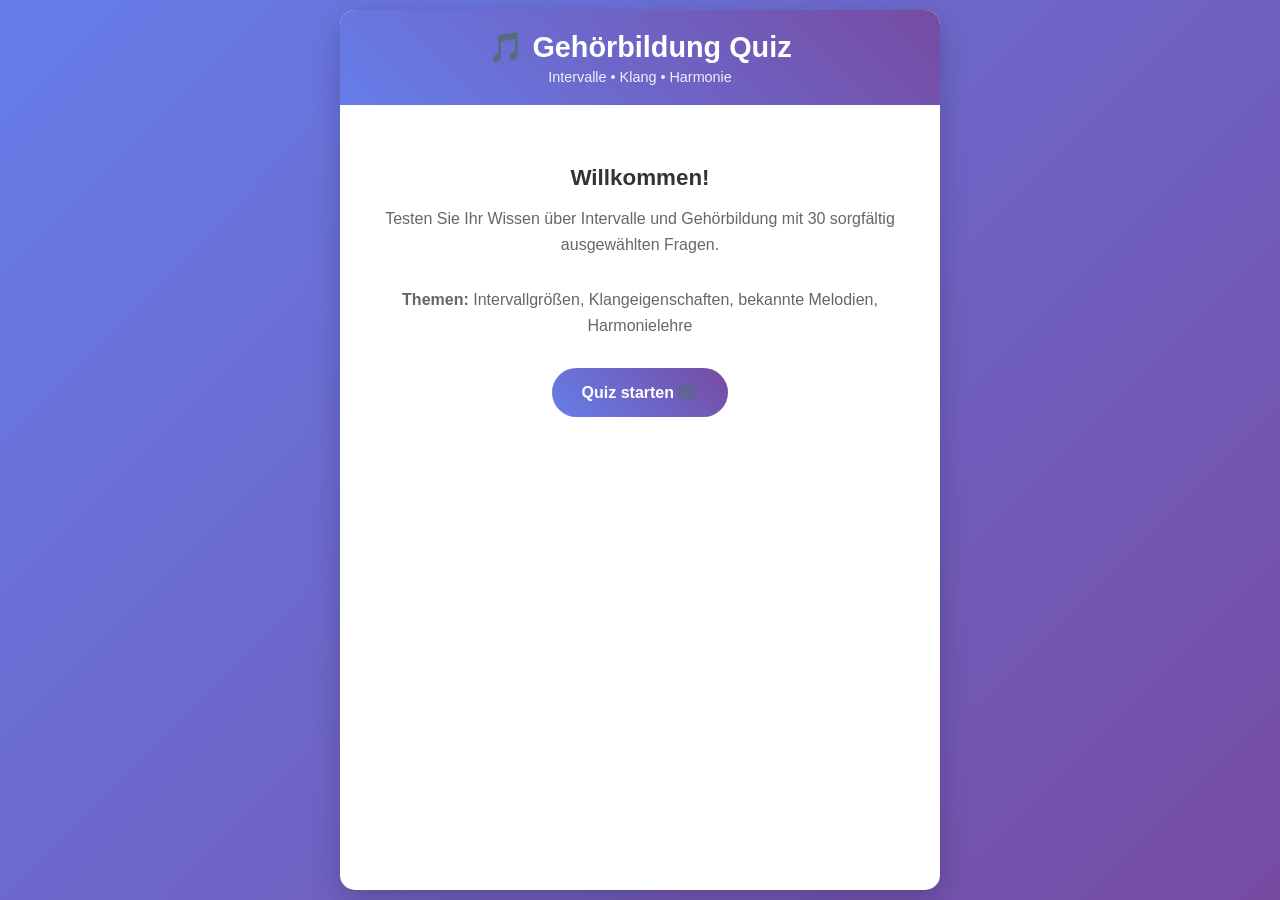
==== commit 248838cb: "Rename intervalle.html to index.html" ====
--- a/index.html
+++ b/index.html
@@ -3,8 +3,10 @@
 <head>
     <meta charset="UTF-8">
     <meta name="viewport" content="width=device-width, initial-scale=1.0">
-    <title>Jazz/Pop vs. Klassik - Detaillierter Vergleich</title>
+    <title>Gehörbildung Quiz</title>
+    <meta name="description" content="Interaktives Quiz für Gehörbildung und Intervalle">
     <style>
+        /* Reset und Base Styles */
         * {
             margin: 0;
             padding: 0;
@@ -12,1178 +14,567 @@
         }
 
         body {
-            font-family: 'Segoe UI', Tahoma, Geneva, Verdana, sans-serif;
-            background: linear-gradient(135deg, #0f2027 0%, #203a43 50%, #2c5364 100%);
+            font-family: -apple-system, BlinkMacSystemFont, 'Segoe UI', Roboto, sans-serif;
+            background: linear-gradient(135deg, #667eea 0%, #764ba2 100%);
             min-height: 100vh;
+            padding: 10px;
+            color: #333;
+        }
+
+        .app-container {
+            max-width: 600px;
+            margin: 0 auto;
+            background: white;
+            border-radius: 15px;
+            box-shadow: 0 10px 30px rgba(0,0,0,0.2);
+            overflow: hidden;
+            min-height: calc(100vh - 20px);
+        }
+
+        .header {
+            background: linear-gradient(45deg, #667eea, #764ba2);
+            color: white;
+            padding: 20px;
+            text-align: center;
+        }
+
+        .header h1 {
+            font-size: 1.8rem;
+            margin-bottom: 5px;
+        }
+
+        .header p {
+            opacity: 0.9;
+            font-size: 0.9rem;
+        }
+
+        .content {
+            padding: 20px;
+        }
+
+        /* Start Screen */
+        .start-screen {
+            text-align: center;
+            padding: 40px 20px;
+        }
+
+        .start-screen h2 {
+            color: #333;
+            margin-bottom: 15px;
+            font-size: 1.4rem;
+        }
+
+        .start-screen p {
+            color: #666;
+            line-height: 1.6;
+            margin-bottom: 30px;
+        }
+
+        .btn {
+            background: linear-gradient(45deg, #667eea, #764ba2);
+            color: white;
+            border: none;
+            padding: 15px 30px;
+            border-radius: 25px;
+            font-size: 1rem;
+            cursor: pointer;
+            transition: transform 0.2s ease;
+            font-weight: 600;
+        }
+
+        .btn:active {
+            transform: scale(0.95);
+        }
+
+        /* Quiz Screen */
+        .quiz-screen {
+            display: none;
+        }
+
+        .progress {
+            margin-bottom: 25px;
+        }
+
+        .progress-header {
             display: flex;
-            justify-content: center;
-            align-items: center;
-            padding: 20px;
-        }
-
-        .container {
-            background: white;
-            border-radius: 20px;
-            box-shadow: 0 20px 60px rgba(0, 0, 0, 0.5);
-            max-width: 950px;
-            width: 100%;
-            padding: 45px;
-        }
-
-        h1 {
-            background: linear-gradient(135deg, #667eea 0%, #764ba2 100%);
-            -webkit-background-clip: text;
-            -webkit-text-fill-color: transparent;
-            background-clip: text;
-            text-align: center;
+            justify-content: space-between;
             margin-bottom: 10px;
-            font-size: 2.4em;
-        }
-
-        .subtitle {
-            text-align: center;
+            font-size: 0.9rem;
             color: #666;
-            margin-bottom: 35px;
-            font-size: 1.15em;
-            font-weight: 500;
-        }
-
-        .info-box {
-            background: linear-gradient(135deg, #667eea15 0%, #764ba215 100%);
-            border-left: 4px solid #667eea;
-            padding: 15px;
-            margin-bottom: 25px;
-            border-radius: 8px;
-        }
-
-        .info-box p {
-            color: #444;
-            line-height: 1.6;
-            font-size: 0.95em;
-        }
-
-        .quiz-info {
-            text-align: center;
-            margin-bottom: 25px;
-            color: #666;
-            font-size: 1.1em;
-        }
-
-        .category-badge {
-            display: inline-block;
-            padding: 6px 16px;
-            border-radius: 20px;
-            font-size: 0.85em;
-            font-weight: 600;
-            margin-left: 10px;
-            color: white;
-        }
-
-        .cat-unterschied {
-            background: linear-gradient(135deg, #f093fb 0%, #f5576c 100%);
-        }
-
-        .cat-gemeinsamkeit {
-            background: linear-gradient(135deg, #4facfe 0%, #00f2fe 100%);
-        }
-
-        .cat-nuance {
-            background: linear-gradient(135deg, #fa709a 0%, #fee140 100%);
-        }
-
-        .cat-technik {
-            background: linear-gradient(135deg, #30cfd0 0%, #330867 100%);
-        }
-
-        .cat-praxis {
-            background: linear-gradient(135deg, #a8edea 0%, #fed6e3 100%);
-            color: #333;
-        }
-
-        .cat-geschichte {
-            background: linear-gradient(135deg, #ff9a9e 0%, #fecfef 100%);
-            color: #333;
         }
 
         .progress-bar {
-            width: 100%;
-            height: 12px;
+            height: 6px;
             background: #e0e0e0;
-            border-radius: 6px;
-            margin-bottom: 30px;
+            border-radius: 3px;
             overflow: hidden;
         }
 
         .progress-fill {
             height: 100%;
-            background: linear-gradient(90deg, #667eea 0%, #764ba2 100%);
+            background: linear-gradient(45deg, #667eea, #764ba2);
             width: 0%;
             transition: width 0.3s ease;
         }
 
-        .question-container {
-            margin-bottom: 30px;
+        .question-box {
+            background: #f8f9fa;
+            padding: 20px;
+            border-radius: 10px;
+            margin-bottom: 20px;
         }
 
         .question {
-            font-size: 1.3em;
-            color: #222;
-            margin-bottom: 25px;
-            font-weight: 600;
-            line-height: 1.7;
-        }
-
-        .question-context {
-            font-size: 0.95em;
-            color: #555;
-            font-style: italic;
-            margin-top: 12px;
-            padding: 12px;
-            background: #f8f9fa;
-            border-left: 3px solid #667eea;
-            border-radius: 5px;
-            line-height: 1.6;
-        }
-
-        .options {
-            display: flex;
-            flex-direction: column;
-            gap: 14px;
-        }
-
-        .option {
-            background: #f8f9fa;
-            border: 2px solid #e0e0e0;
-            border-radius: 12px;
-            padding: 18px 24px;
+            font-size: 1.1rem;
+            font-weight: 500;
+            line-height: 1.4;
+            color: #333;
+        }
+
+        .answers {
+            margin-bottom: 20px;
+        }
+
+        .answer {
+            background: white;
+            border: 2px solid #e9ecef;
+            padding: 15px;
+            margin-bottom: 10px;
+            border-radius: 8px;
             cursor: pointer;
-            transition: all 0.3s ease;
-            font-size: 1.05em;
-            line-height: 1.6;
-        }
-
-        .option:hover {
-            background: #e8eeff;
-            border-color: #667eea;
-            transform: translateX(5px);
-            box-shadow: 0 4px 12px rgba(102, 126, 234, 0.15);
-        }
-
-        .option.selected {
-            background: linear-gradient(135deg, #667eea 0%, #764ba2 100%);
-            color: white;
-            border-color: #667eea;
-        }
-
-        .option.correct {
-            background: linear-gradient(135deg, #4caf50 0%, #45a049 100%);
-            color: white;
+            transition: all 0.2s ease;
+            font-size: 0.95rem;
+        }
+
+        .answer:active {
+            transform: scale(0.98);
+        }
+
+        .answer.selected {
+            background: #e3f2fd;
+            border-color: #2196f3;
+        }
+
+        .answer.correct {
+            background: #e8f5e8;
             border-color: #4caf50;
-        }
-
-        .option.incorrect {
-            background: linear-gradient(135deg, #f44336 0%, #e53935 100%);
-            color: white;
+            color: #2e7d32;
+        }
+
+        .answer.wrong {
+            background: #ffebee;
             border-color: #f44336;
-        }
-
-        .option.disabled {
-            cursor: not-allowed;
-            opacity: 0.7;
-        }
-
-        .buttons {
-            display: flex;
-            gap: 15px;
-            margin-top: 30px;
-        }
-
-        button {
-            flex: 1;
-            padding: 16px 32px;
-            font-size: 1.1em;
-            border: none;
-            border-radius: 12px;
-            cursor: pointer;
-            transition: all 0.3s ease;
-            font-weight: 600;
-        }
-
-        .btn-next {
-            background: linear-gradient(135deg, #667eea 0%, #764ba2 100%);
-            color: white;
-        }
-
-        .btn-next:hover {
-            transform: translateY(-2px);
-            box-shadow: 0 6px 20px rgba(102, 126, 234, 0.4);
-        }
-
-        .btn-next:disabled {
+            color: #c62828;
+        }
+
+        .next-btn {
+            width: 100%;
+            margin-top: 10px;
+        }
+
+        .next-btn:disabled {
             background: #ccc;
             cursor: not-allowed;
-            transform: none;
-        }
-
-        .result-container {
+        }
+
+        /* Result Screen */
+        .result-screen {
+            display: none;
             text-align: center;
-            display: none;
-        }
-
-        .result-container.show {
-            display: block;
-        }
-
-        .score {
-            font-size: 4.5em;
-            background: linear-gradient(135deg, #667eea 0%, #764ba2 100%);
-            -webkit-background-clip: text;
-            -webkit-text-fill-color: transparent;
-            background-clip: text;
+            padding: 30px 20px;
+        }
+
+        .score-circle {
+            width: 120px;
+            height: 120px;
+            border-radius: 50%;
+            background: linear-gradient(45deg, #667eea, #764ba2);
+            display: flex;
+            align-items: center;
+            justify-content: center;
+            margin: 0 auto 20px;
+            color: white;
+            font-size: 2rem;
             font-weight: bold;
-            margin: 30px 0;
         }
 
         .result-message {
-            font-size: 1.5em;
+            font-size: 1.2rem;
+            margin-bottom: 20px;
             color: #333;
-            margin-bottom: 30px;
-            font-weight: 500;
-        }
-
-        .result-details {
+        }
+
+        .result-stats {
             background: #f8f9fa;
-            padding: 28px;
-            border-radius: 12px;
-            margin: 20px 0;
-            text-align: left;
-        }
-
-        .result-details p {
-            margin: 12px 0;
-            font-size: 1.1em;
-            color: #444;
-        }
-
-        .category-results {
-            margin-top: 25px;
-            padding-top: 25px;
-            border-top: 2px solid #ddd;
-        }
-
-        .category-item {
-            margin: 10px 0;
-            padding: 12px 15px;
-            background: white;
-            border-radius: 8px;
+            padding: 20px;
+            border-radius: 10px;
+            margin-bottom: 25px;
+        }
+
+        .stat-row {
             display: flex;
             justify-content: space-between;
-            align-items: center;
-            box-shadow: 0 2px 8px rgba(0,0,0,0.05);
-        }
-
-        .category-name {
-            font-weight: 600;
-            color: #333;
-        }
-
-        .category-score {
-            color: #667eea;
-            font-weight: 600;
-        }
-
-        .btn-restart {
-            background: linear-gradient(135deg, #667eea 0%, #764ba2 100%);
-            color: white;
-            padding: 16px 50px;
-            font-size: 1.2em;
-            border: none;
-            border-radius: 12px;
-            cursor: pointer;
-            transition: all 0.3s ease;
-            margin-top: 20px;
-        }
-
-        .btn-restart:hover {
-            transform: translateY(-2px);
-            box-shadow: 0 6px 20px rgba(102, 126, 234, 0.4);
-        }
-
-        .feedback {
-            margin-top: 22px;
-            padding: 20px;
-            border-radius: 12px;
-            font-size: 1.05em;
-            display: none;
-            line-height: 1.7;
-        }
-
-        .feedback.show {
-            display: block;
-        }
-
-        .feedback.correct {
-            background: linear-gradient(135deg, #e8f5e9 0%, #c8e6c9 100%);
-            color: #2e7d32;
-            border: 2px solid #4caf50;
-        }
-
-        .feedback.incorrect {
-            background: linear-gradient(135deg, #ffebee 0%, #ffcdd2 100%);
-            color: #c62828;
-            border: 2px solid #f44336;
-        }
-
-        .feedback strong {
-            display: block;
-            margin-bottom: 10px;
-            font-size: 1.15em;
-        }
-
-        .comparison-highlight {
-            background: #fff3cd;
-            padding: 2px 6px;
-            border-radius: 3px;
-            font-weight: 600;
-        }
-
-        @media (max-width: 600px) {
-            .container {
-                padding: 25px;
-            }
-
-            h1 {
-                font-size: 1.8em;
-            }
-
-            .subtitle {
-                font-size: 1em;
-            }
-
-            .question {
-                font-size: 1.15em;
-            }
-
-            .option {
-                font-size: 0.95em;
-                padding: 14px 18px;
+            margin-bottom: 8px;
+            font-size: 0.95rem;
+        }
+
+        .stat-row:last-child {
+            margin-bottom: 0;
+            font-weight: bold;
+            border-top: 1px solid #ddd;
+            padding-top: 8px;
+        }
+
+        /* Mobile Optimierungen */
+        @media (max-width: 480px) {
+            .app-container {
+                margin: 5px;
+                min-height: calc(100vh - 10px);
+            }
+            
+            .header {
+                padding: 15px;
+            }
+            
+            .header h1 {
+                font-size: 1.5rem;
+            }
+            
+            .content {
+                padding: 15px;
+            }
+            
+            .answer {
+                padding: 12px;
+                font-size: 0.9rem;
             }
         }
     </style>
 </head>
 <body>
-    <div class="container">
-        <h1>🎵 Jazz/Pop vs. Klassik 🎼</h1>
-        <div class="subtitle">Detaillierter Vergleich: Unterschiede & Gemeinsamkeiten</div>
-        
-        <div class="info-box">
-            <p><strong>Über dieses Quiz:</strong> Dieses Quiz untersucht präzise Unterschiede UND Gemeinsamkeiten zwischen Jazz/Pop und klassischer Musik. Es geht um Notation, Improvisation, Harmonik, Form, Performance-Praxis und historische Entwicklungen.</p>
+    <div class="app-container">
+        <div class="header">
+            <h1>🎵 Gehörbildung Quiz</h1>
+            <p>Intervalle • Klang • Harmonie</p>
         </div>
         
-        <div class="quiz-container">
-            <div class="quiz-info">
-                <p>Frage <span id="current-question">1</span> von <span id="total-questions">45</span>
-                <span class="category-badge" id="category-badge">Kategorie</span>
-                </p>
+        <div class="content">
+            <!-- Start Screen -->
+            <div class="start-screen" id="startScreen">
+                <h2>Willkommen!</h2>
+                <p>Testen Sie Ihr Wissen über Intervalle und Gehörbildung mit 30 sorgfältig ausgewählten Fragen.</p>
+                <p><strong>Themen:</strong> Intervallgrößen, Klangeigenschaften, bekannte Melodien, Harmonielehre</p>
+                <button class="btn" onclick="startQuiz()">Quiz starten 🎼</button>
             </div>
-            
-            <div class="progress-bar">
-                <div class="progress-fill" id="progress"></div>
+
+            <!-- Quiz Screen -->
+            <div class="quiz-screen" id="quizScreen">
+                <div class="progress">
+                    <div class="progress-header">
+                        <span>Frage <span id="currentQ">1</span> / 30</span>
+                        <span>🏆 <span id="score">0</span> Punkte</span>
+                    </div>
+                    <div class="progress-bar">
+                        <div class="progress-fill" id="progressBar"></div>
+                    </div>
+                </div>
+
+                <div class="question-box">
+                    <div class="question" id="questionText"></div>
+                </div>
+
+                <div class="answers" id="answersDiv"></div>
+
+                <button class="btn next-btn" id="nextButton" onclick="nextQuestion()" disabled>
+                    Weiter →
+                </button>
             </div>
-            
-            <div class="question-container">
-                <div class="question" id="question"></div>
-                <div class="options" id="options"></div>
-                <div class="feedback" id="feedback"></div>
-            </div>
-            
-            <div class="buttons">
-                <button class="btn-next" id="next-btn" disabled>Nächste Frage</button>
+
+            <!-- Result Screen -->
+            <div class="result-screen" id="resultScreen">
+                <div class="score-circle" id="finalScoreCircle"></div>
+                <div class="result-message" id="resultMessage"></div>
+                <div class="result-stats">
+                    <div class="stat-row">
+                        <span>Richtige Antworten:</span>
+                        <span id="correctAnswers"></span>
+                    </div>
+                    <div class="stat-row">
+                        <span>Falsche Antworten:</span>
+                        <span id="wrongAnswers"></span>
+                    </div>
+                    <div class="stat-row">
+                        <span>Erfolgsquote:</span>
+                        <span id="percentage"></span>
+                    </div>
+                </div>
+                <button class="btn" onclick="restartQuiz()">Neues Quiz starten 🔄</button>
             </div>
         </div>
-
-        <div class="result-container" id="result-container">
-            <h2>Quiz Abgeschlossen! 🎊</h2>
-            <div class="score" id="score"></div>
-            <div class="result-message" id="result-message"></div>
-            <div class="result-details">
-                <p><strong>Richtig beantwortet:</strong> <span id="correct-count"></span></p>
-                <p><strong>Falsch beantwortet:</strong> <span id="incorrect-count"></span></p>
-                <p><strong>Genauigkeit:</strong> <span id="accuracy"></span>%</p>
-                <div class="category-results">
-                    <p><strong>Leistung nach Themenbereich:</strong></p>
-                    <div id="category-breakdown"></div>
-                </div>
-            </div>
-            <button class="btn-restart" id="restart-btn">Quiz neu starten</button>
-        </div>
     </div>
 
     <script>
+        // Fragen-Datenbank
         const quizData = [
-            // NOTATION & SCHRIFTLICHKEIT
-            {
-                question: "Wie unterscheiden sich Jazz/Pop und Klassik in der Rolle der Notation?",
-                context: "Betrachten Sie die Funktion von Noten in beiden Genres.",
-                options: [
-                    "Beide verwenden Notation identisch als exakte Vorschrift",
-                    "Pop verwendet mehr Notation als Klassik",
-                    "Jazz verwendet keine Notation, Klassik immer vollständig notiert",
-                    "Klassik: Notation als präzise Anweisung; Jazz/Pop: Notation als Rahmen mit Improvisationsfreiheit"
-                ],
-                correct: 3,
-                category: "Unterschied",
-                explanation: "In der Klassik ist die Notation eine <span class='comparison-highlight'>präzise Vorschrift</span> für die Interpretation. In Jazz/Pop dient sie oft als <span class='comparison-highlight'>Gerüst</span> (Lead Sheet mit Akkordfolgen), das Raum für Improvisation und individuelle Interpretation lässt. Beide nutzen Notation, aber mit unterschiedlichem Verbindlichkeitsgrad."
-            },
-            {
-                question: "Welche Gemeinsamkeit teilen Jazz/Pop und Klassik bezüglich Notation?",
-                options: [
-                    "Beide notieren nie Dynamik",
-                    "Beide verwenden das gleiche westliche Notationssystem mit 5 Linien",
-                    "Beide verwenden ausschließlich Tabulaturen",
-                    "Beide verzichten komplett auf geschriebene Noten"
-                ],
-                correct: 1,
-                category: "Gemeinsamkeit",
-                explanation: "Eine wichtige <span class='comparison-highlight'>Gemeinsamkeit</span>: Beide Genres nutzen das traditionelle westliche Notensystem mit 5 Linien, Notenschlüsseln, Takt- und Tonartangaben. Dies ermöglicht gegenseitiges Verständnis und Austausch zwischen den Genres."
-            },
-            {
-                question: "Was ist ein wesentlicher Unterschied in der Detailgenauigkeit der Notation?",
-                options: [
-                    "Pop verzichtet komplett auf Notenschrift",
-                    "Klassik notiert oft Artikulation, Dynamik, Tempo präzise; Jazz/Pop oft nur Melodie + Akkorde",
-                    "Jazz notiert mehr Details als Klassik",
-                    "Beide notieren immer gleich detailliert"
-                ],
-                correct: 1,
-                category: "Unterschied",
-                explanation: "Klassische Partituren enthalten <span class='comparison-highlight'>detaillierte Angaben</span> zu Artikulation (staccato, legato), Dynamik (pp-ff), Phrasierung, Fingersätzen. Jazz/Pop-Charts (Lead Sheets) zeigen oft nur <span class='comparison-highlight'>Melodie und Akkordsymbole</span>, der Rest wird vom Musiker gestaltet."
-            },
-
-            // IMPROVISATION
-            {
-                question: "Wie unterscheidet sich die Rolle der Improvisation?",
-                options: [
-                    "Klassik improvisiert mehr als Jazz",
-                    "Keine der beiden Richtungen improvisiert",
-                    "Jazz/Pop: zentral und erwartet; Klassik: historisch vorhanden, heute meist nicht praktiziert",
-                    "Beide improvisieren gleich viel"
-                ],
-                correct: 2,
-                category: "Unterschied",
-                explanation: "Im Jazz ist Improvisation <span class='comparison-highlight'>Kern der Kunstform</span> - Soli über Akkordfolgen sind essenziell. In der Klassik gab es Improvisationstradition (Bach, Mozart, Liszt), heute wird aber meist <span class='comparison-highlight'>streng nach Noten</span> gespielt. Historisch gesehen ist dies ein kultureller Wandel, kein absoluter Gegensatz."
-            },
-            {
-                question: "Welche Gemeinsamkeit existiert bezüglich Improvisation historisch?",
-                options: [
-                    "Nur Jazz hat Improvisation erfunden",
-                    "Improvisation ist in Klassik verboten",
-                    "Beide Traditionen hatten/haben Improvisationspraktiken",
-                    "Keine der beiden hat jemals improvisiert"
-                ],
-                correct: 2,
-                category: "Gemeinsamkeit",
-                explanation: "<span class='comparison-highlight'>Wichtige Gemeinsamkeit</span>: Barock- und Klassik-Meister (Bach, Mozart, Beethoven) waren brillante Improvisatoren. Kadenzen in Konzerten waren Improvisationsräume. Jazz führt diese Tradition fort. Der Unterschied ist eher <span class='comparison-highlight'>zeitlich</span> als grundsätzlich."
-            },
-            {
-                question: "Was ist der Unterschied in der Art der Improvisation?",
-                options: [
-                    "Jazz improvisiert nur rhythmisch",
-                    "Kein Unterschied in der Art",
-                    "Jazz: über Akkordprogressionen und Skalen; Klassik (historisch): über harmonische Gerüste und Verzierungen",
-                    "Klassik improvisiert nur melodisch"
-                ],
-                correct: 2,
-                category: "Nuance",
-                explanation: "Jazz-Improvisation basiert auf <span class='comparison-highlight'>Akkordfolgen, Skalen und Modi</span> (Changes). Historische klassische Improvisation nutzte <span class='comparison-highlight'>harmonische Gerüste, Verzierungen und Figurationen</span>. Beide Ansätze sind harmonisch fundiert, aber mit unterschiedlichen Schwerpunkten."
-            },
-
-            // HARMONIK
-            {
-                question: "Wie unterscheidet sich die Harmonik grundlegend?",
-                options: [
-                    "Jazz verwendet keine Harmonik",
-                    "Beide verwenden identische Harmonik",
-                    "Klassik ist harmonisch komplexer als Jazz",
-                    "Klassik: funktionale Harmonik (T-S-D); Jazz/Pop: erweiterte Akkorde, Quartenschichtungen, Modalität"
-                ],
-                correct: 3,
-                category: "Unterschied",
-                explanation: "Klassische Harmonik basiert auf <span class='comparison-highlight'>funktionaler Harmonik</span> (Tonika-Subdominante-Dominante). Jazz erweitert dies mit <span class='comparison-highlight'>Septim-, Non-, Undezim-Akkorden</span>, Alterationen, modaler Harmonik und Quartenschichtungen. Jazz ist harmonisch oft komplexer und chromatischer."
-            },
-            {
-                question: "Welche harmonische Gemeinsamkeit teilen beide?",
-                options: [
-                    "Beide verwenden ausschließlich Atonalität",
-                    "Keine harmonischen Gemeinsamkeiten",
-                    "Beide basieren auf dem tonalen System und Dur/Moll-Tonalität",
-                    "Beide vermeiden Kadenzen"
-                ],
-                correct: 2,
-                category: "Gemeinsamkeit",
-                explanation: "<span class='comparison-highlight'>Fundamentale Gemeinsamkeit</span>: Beide Genres wurzeln im <span class='comparison-highlight'>tonalen System</span> mit Dur/Moll-Tonalität. Selbst komplexe Jazz-Harmonik referenziert Tonika-Dominante-Beziehungen. Die 12-Ton-Chromatik ist die gemeinsame Basis."
-            },
-            {
-                question: "Was ist charakteristisch für Jazz-Harmonik im Vergleich zur klassischen?",
-                options: [
-                    "Klassik verwendet mehr Dissonanzen",
-                    "Jazz harmonisiert einstimmig",
-                    "Jazz nutzt häufiger Sekundärdominanten, Substitutionen und erweiterte Akkorde",
-                    "Jazz vermeidet Akkorde komplett"
-                ],
-                correct: 2,
-                category: "Unterschied",
-                explanation: "Jazz nutzt intensiv <span class='comparison-highlight'>II-V-I-Progressionen, Tritonus-Substitutionen, erweiterte Terzen (9,11,13)</span> und Reharmonisation. Klassik hat klarere funktionale Hierarchien. Jazz-Harmonik ist 'vertikaler' mit mehr simultanen Dissonanzen."
-            },
-            {
-                question: "Welche Rolle spielen Dissonanzen in beiden Genres?",
-                options: [
-                    "Beide behandeln Dissonanzen identisch",
-                    "Jazz verwendet keine Dissonanzen",
-                    "Klassik vermeidet Dissonanzen komplett",
-                    "Klassik: Dissonanzen werden vorbereitet und aufgelöst; Jazz: Dissonanzen als Farbklänge"
-                ],
-                correct: 3,
-                category: "Nuance",
-                explanation: "In der Klassik werden Dissonanzen traditionell <span class='comparison-highlight'>vorbereitet, gehalten und aufgelöst</span> (Vorhaltslehre). Im Jazz sind Dissonanzen oft <span class='comparison-highlight'>Klangfarben ohne Auflösungszwang</span> (maj7, #11, b9). Moderne Klassik (20. Jh.) nähert sich Jazz-Dissonanzbehandlung an."
-            },
-
-            // RHYTHMIK & GROOVE
-            {
-                question: "Was ist der Hauptunterschied in der Rhythmik?",
-                options: [
-                    "Jazz verwendet keine Rhythmik",
-                    "Beide haben identische Rhythmik",
-                    "Jazz/Pop: Swing, Synkopen, Off-Beat-Betonung; Klassik: meist metrisch klare Betonung",
-                    "Klassik hat mehr Synkopen als Jazz"
-                ],
-                correct: 2,
-                category: "Unterschied",
-                explanation: "Jazz zeichnet sich durch <span class='comparison-highlight'>Swing-Feeling, Synkopen, Off-Beat-Akzente</span> aus. Pop nutzt repetitive Grooves. Klassik hat meist <span class='comparison-highlight'>metrisch klarere Strukturen</span> mit Betonung auf Zählzeiten. Ausnahmen: Strawinsky, Bartók nutzten komplexe Rhythmik."
-            },
-            {
-                question: "Welche rhythmische Gemeinsamkeit existiert?",
-                options: [
-                    "Jazz verwendet keine Taktarten",
-                    "Klassik kennt keinen Rhythmus",
-                    "Beide verwenden Taktarten und metrische Organisation",
-                    "Beide spielen nur ohne Takt"
-                ],
-                correct: 2,
-                category: "Gemeinsamkeit",
-                explanation: "<span class='comparison-highlight'>Gemeinsame Basis</span>: Beide nutzen <span class='comparison-highlight'>Taktarten (4/4, 3/4, 6/8 etc.)</span> und metrische Organisation. Die Notation von Rhythmen folgt denselben Prinzipien (Viertelnoten, Achtel, Pausen etc.)."
-            },
-            {
-                question: "Was ist der 'Swing' im Jazz und wie unterscheidet er sich von klassischer Rhythmik?",
-                options: [
-                    "Klassik kennt nur Swing-Rhythmen",
-                    "Swing: ungleiche Achtelteilung (lang-kurz); Klassik: meist gleiche Achtelteilung",
-                    "Swing bedeutet sehr langsames Tempo",
-                    "Kein Unterschied vorhanden"
-                ],
-                correct: 1,
-                category: "Nuance",
-                explanation: "Im Jazz werden Achtel im Swing <span class='comparison-highlight'>ungleich gespielt</span> (etwa Triolenfühlung: lang-kurz-lang-kurz). In der Klassik werden Achtel meist <span class='comparison-highlight'>exakt gleich</span> gespielt. Dies erzeugt das charakteristische 'Grooven' des Jazz."
-            },
-            {
-                question: "Welche Rolle spielt Polyrhythmik?",
-                options: [
-                    "Nur Jazz nutzt Polyrhythmik",
-                    "Beide können Polyrhythmik nutzen, aber mit unterschiedlichen Ursprüngen (Klassik: z.B. 3:2, Jazz: afrikanische Wurzeln)",
-                    "Keine von beiden nutzt Polyrhythmik",
-                    "Nur Klassik nutzt Polyrhythmik"
-                ],
-                correct: 1,
-                category: "Gemeinsamkeit",
-                explanation: "<span class='comparison-highlight'>Beide nutzen Polyrhythmik</span>: Klassik durch Hemiolen (3:2 in Barock/Romantik), Jazz durch afrikanische Wurzeln (Cross-Rhythms, Clave-Patterns). Unterschiedliche kulturelle Quellen, ähnliches Ergebnis."
-            },
-
-            // FORM & STRUKTUR
-            {
-                question: "Wie unterscheiden sich formale Strukturen?",
-                options: [
-                    "Pop verwendet Sonatenform",
-                    "Klassik: komplexe Großformen (Sonate, Fuge); Jazz/Pop: meist kürzere Formen (AABA, 12-Bar Blues)",
-                    "Jazz hat längere Formen als Klassik",
-                    "Klassik kennt keine Formen"
-                ],
-                correct: 1,
-                category: "Unterschied",
-                explanation: "Klassik entwickelte <span class='comparison-highlight'>großdimensionierte Formen</span> (Sonatensatzform, Fuge, Rondo, Variationen). Jazz/Pop bevorzugt <span class='comparison-highlight'>kompaktere Formen</span> (AABA, 12-Bar Blues, Vers-Refrain). Klassische Werke dauern oft 20-60 Minuten, Pop-Songs 3-5 Minuten."
-            },
-            {
-                question: "Welche formale Gemeinsamkeit existiert?",
-                options: [
-                    "Klassik vermeidet jede Struktur",
-                    "Beide nutzen Wiederholung, Kontrast und Variation als Formprinzipien",
-                    "Jazz verwendet keine Wiederholungen",
-                    "Beide haben keine Formstrukturen"
-                ],
-                correct: 1,
-                category: "Gemeinsamkeit",
-                explanation: "<span class='comparison-highlight'>Universelles Formprinzip</span>: Beide nutzen <span class='comparison-highlight'>Wiederholung (A-A), Kontrast (A-B) und Variation (A-A')</span>. AABA im Jazz entspricht der Liedform in Klassik. Das Prinzip 'Exposition-Entwicklung-Wiederkehr' ist übergreifend."
-            },
-            {
-                question: "Was ist charakteristisch für die Formgestaltung in der Performance?",
-                options: [
-                    "Jazz hält sich strikt an die Form",
-                    "Klassik improvisiert die Form",
-                    "Klassik: Form ist durch Komposition festgelegt; Jazz: Form wird in Performance durch Soli erweitert",
-                    "Beide erweitern die Form identisch"
-                ],
-                correct: 2,
-                category: "Nuance",
-                explanation: "In der Klassik ist die Form <span class='comparison-highlight'>komponiert und fixiert</span>. Im Jazz ist das 'Head' (Thema) kurz, aber durch <span class='comparison-highlight'>Solo-Chorus-Runden wird die Form in der Performance erweitert</span> - jede Aufführung kann unterschiedlich lang sein."
-            },
-            {
-                question: "Wie verwenden beide Genres das Variationsprinzip?",
-                options: [
-                    "Beide variieren identisch",
-                    "Jazz variiert nie",
-                    "Klassik: systematische thematische Variation; Jazz: Improvisation als spontane Variation",
-                    "Klassik kennt keine Variationen"
-                ],
-                correct: 2,
-                category: "Nuance",
-                explanation: "Beide nutzen Variation! Klassik: <span class='comparison-highlight'>komponierte Variationswerke</span> (z.B. Goldberg-Variationen). Jazz: <span class='comparison-highlight'>improvisierte Variationen</span> über das Thema (Chorus nach Chorus). Unterschied: geplant vs. spontan."
-            },
-
-            // INSTRUMENTIERUNG & KLANG
-            {
-                question: "Was unterscheidet die Instrumentierung hauptsächlich?",
-                options: [
-                    "Beide verwenden identische Instrumente",
-                    "Jazz nutzt keine modernen Instrumente",
-                    "Klassik verwendet mehr E-Gitarren",
-                    "Klassik: akustische Orchesterinstrumente; Jazz/Pop: oft Verstärkung, E-Gitarre, Synthesizer"
-                ],
-                correct: 3,
-                category: "Unterschied",
-                explanation: "Klassik nutzt traditionell <span class='comparison-highlight'>akustische Instrumente</span> (Streicher, Holz-/Blechbläser, Klavier). Jazz/Pop integriert <span class='comparison-highlight'>verstärkte/elektronische Instrumente</span> (E-Bass, E-Gitarre, Keyboards, Drum-Set). Moderne klassische Musik experimentiert aber auch mit Elektronik."
-            },
-            {
-                question: "Welche Instrumentenfamilie nutzen beide?",
-                options: [
-                    "Jazz verwendet keine Blasinstrumente",
-                    "Beide nutzen Bläser (Saxophon in Jazz, Holz-/Blechbläser in Klassik)",
-                    "Klassik kennt keine Bläser",
-                    "Keine gemeinsamen Instrumente"
-                ],
-                correct: 1,
-                category: "Gemeinsamkeit",
-                explanation: "<span class='comparison-highlight'>Blasinstrumente sind gemeinsam</span>: Trompete, Posaune, Klarinette kommen in beiden vor. Saxophon ist Jazz-typisch, aber Komponisten wie Ravel integrierten es in klassische Werke. Klavier ist in beiden zentral."
-            },
-            {
-                question: "Was ist der Unterschied in der Klangerzeugung?",
-                options: [
-                    "Keine Unterschiede in der Spielweise",
-                    "Klassik nutzt mehr erweiterte Techniken",
-                    "Klassik: traditionelle Spieltechniken; Jazz: erweiterte Techniken (Growl, Plunger, Bends)",
-                    "Jazz nutzt nur traditionelle Techniken"
-                ],
-                correct: 2,
-                category: "Unterschied",
-                explanation: "Jazz entwickelte <span class='comparison-highlight'>spezifische Spielweisen</span>: Growl (Brummen), Plunger-Dämpfer, Bends, Ghost Notes. Klassik nutzt traditionell 'reine' Töne, moderne Klassik (20. Jh.) experimentiert aber mit erweiterten Techniken."
-            },
-            {
-                question: "Welche Rolle spielt das Schlagzeug?",
-                options: [
-                    "Beide nutzen Schlagzeug identisch",
-                    "Jazz/Pop: Drum-Set ist zentral für Groove; Klassik: Pauken/Percussion meist begleitend oder akzentuierend",
-                    "Jazz verwendet kein Schlagzeug",
-                    "Klassik nutzt mehr Schlagzeug als Jazz"
-                ],
-                correct: 1,
-                category: "Unterschied",
-                explanation: "Im Jazz ist das <span class='comparison-highlight'>Drum-Set rhythmisch zentral</span> und interaktiv (Ride-Pattern, Comping). In der Klassik sind <span class='comparison-highlight'>Pauken/Percussion oft akzentuierend</span> oder koloristisch, selten durchgehend präsent. Ausnahme: Moderne Werke."
-            },
-
-            // PERFORMANCE-PRAXIS
-            {
-                question: "Wie unterscheidet sich die Performance-Praxis?",
-                options: [
-                    "Klassik ist komplett spontan",
-                    "Beide sind identisch spontan",
-                    "Jazz ist komplett einstudiert",
-                    "Klassik: meist einstudiert und reproduziert; Jazz: spontane Interaktion und Improvisation"
-                ],
-                correct: 3,
-                category: "Unterschied",
-                explanation: "Klassische Konzerte reproduzieren <span class='comparison-highlight'>einstudierte Interpretationen</span> (Proben, Dirigent). Jazz-Performance ist <span class='comparison-highlight'>spontaner, interaktiver</span> - Musiker hören aufeinander und reagieren. Jede Jazz-Performance ist einzigartig."
-            },
-            {
-                question: "Welche Gemeinsamkeit existiert in der Performance?",
-                options: [
-                    "Jazz erfordert kein Training",
-                    "Beide erfordern hohe technische Virtuosität und jahrelanges Training",
-                    "Klassik braucht keine Technik",
-                    "Keine technischen Anforderungen"
-                ],
-                correct: 1,
-                category: "Gemeinsamkeit",
-                explanation: "<span class='comparison-highlight'>Beide verlangen Exzellenz</span>: Klassik-Musiker trainieren Technik, Interpretation. Jazz-Musiker trainieren Technik, Improvisation, Harmonielehre. Beide benötigen <span class='comparison-highlight'>jahrzehntelanges Studium</span> für Meisterschaft."
-            },
-            {
-                question: "Wie unterscheiden sich Aufführungsorte traditionell?",
-                options: [
-                    "Beide haben identische Aufführungsorte",
-                    "Jazz wird nur in Konzertsälen gespielt",
-                    "Klassik: Konzertsäle mit Sitzplätzen; Jazz: Clubs mit Tischbestuhlung, informeller",
-                    "Klassik wird nur in Clubs gespielt"
-                ],
-                correct: 2,
-                category: "Unterschied",
-                explanation: "Klassik: <span class='comparison-highlight'>formelle Konzertsäle</span> (Stille, Applaus nach Sätzen). Jazz: traditionell <span class='comparison-highlight'>informelle Clubs</span> (Gespräche, Getränke, Applaus nach Soli). Heute gibt es aber Cross-Over: Jazz in Konzertsälen, Klassik in alternativen Räumen."
-            },
-            {
-                question: "Welche Rolle spielt die Publikumsinteraktion?",
-                options: [
-                    "Jazz-Publikum ist komplett still",
-                    "Klassik-Publikum ist interaktiver",
-                    "Beide haben identisches Publikumsverhalten",
-                    "Klassik: Publikum hört still zu; Jazz/Pop: oft aktive Reaktionen während der Performance"
-                ],
-                correct: 3,
-                category: "Unterschied",
-                explanation: "Klassische Konzerte erwarten <span class='comparison-highlight'>Stille und Konzentration</span>. Jazz/Pop erlaubt <span class='comparison-highlight'>Zwischenapplaus, Zurufe ('Yeah!'), Mitwippen</span>. Historisch war aber auch klassische Musik einst interaktiver (Mozart-Zeit)."
-            },
-
-            // AUSBILDUNG & LERNPROZESS
-            {
-                question: "Wie unterscheidet sich die musikalische Ausbildung?",
-                options: [
-                    "Klassik lernt man nur informell",
-                    "Klassik: formale Ausbildung, Konservatorien; Jazz: oft informelles Lernen, Jam Sessions",
-                    "Beide haben identische Ausbildungswege",
-                    "Jazz hat formalere Ausbildung"
-                ],
-                correct: 1,
-                category: "Unterschied",
-                explanation: "Klassik: <span class='comparison-highlight'>strukturierte Ausbildung</span> an Konservatorien, nach Lehrplan. Jazz: traditionell <span class='comparison-highlight'>Meister-Schüler-Prinzip, Learning by Doing</span> in Jam Sessions. Heute gibt es auch Jazz-Studiengänge, aber die Tradition unterscheidet sich."
-            },
-            {
-                question: "Welche Gemeinsamkeit existiert in der Ausbildung?",
-                options: [
-                    "Klassik braucht keine Technik",
-                    "Jazz braucht keine Theorie",
-                    "Beide erfordern Gehörbildung, Theorie und instrumentale Technik",
-                    "Keine gemeinsamen Ausbildungsinhalte"
-                ],
-                correct: 2,
-                category: "Gemeinsamkeit",
-                explanation: "<span class='comparison-highlight'>Beide lehren</span>: Gehörbildung, Musiktheorie, Instrumentaltechnik. Unterschied: Klassik betont Repertoire und Notation, Jazz betont Improvisation und Akkordprogressionen. Beide brauchen <span class='comparison-highlight'>fundierte musikalische Bildung</span>."
-            },
-            {
-                question: "Was ist der Hauptfokus beim Üben?",
-                options: [
-                    "Beide üben identisch",
-                    "Klassik improvisiert beim Üben",
-                    "Jazz übt nur nach Noten",
-                    "Klassik: Perfektion eines Stücks nach Noten; Jazz: Beherrschung von Skalen, Patterns, Transkriptionen"
-                ],
-                correct: 3,
-                category: "Nuance",
-                explanation: "Klassiker üben <span class='comparison-highlight'>spezifische Werke bis zur Perfektion</span>. Jazzer üben <span class='comparison-highlight'>Vokabular (Licks, Scales, Standards)</span> zur flexiblen Anwendung. Klassik: werkzentriert. Jazz: prinzipienzentriert."
-            },
-
-            // KOMPOSITION VS. INTERPRETATION
-            {
-                question: "Wie unterscheidet sich die Rolle des Komponisten/Schöpfers?",
-                options: [
-                    "Jazz-Komponisten schreiben alles vor",
-                    "Keine Unterschiede",
-                    "Klassik: Komponist schafft fertiges Werk; Jazz/Pop: Komponist gibt Rahmen, Performance vollendet es",
-                    "Klassik-Komponisten lassen alles offen"
-                ],
-                correct: 2,
-                category: "Unterschied",
-                explanation: "In der Klassik ist der <span class='comparison-highlight'>Komponist die Hauptautorität</span> - das Werk ist 'fertig'. Im Jazz ist der <span class='comparison-highlight'>Performer Co-Autor</span> - das Stück wird durch Improvisation vollendet. Miles Davis' 'So What': Vorlage + Performance = Kunstwerk."
-            },
-            {
-                question: "Welche Gemeinsamkeit existiert in der Interpretation?",
-                options: [
-                    "Beide spielen mechanisch",
-                    "Jazz hat keine interpretatorischen Freiheiten",
-                    "Beide erfordern interpretatorische Entscheidungen über Ausdruck, Tempo, Dynamik",
-                    "Klassik erlaubt keine Interpretation"
-                ],
-                correct: 2,
-                category: "Gemeinsamkeit",
-                explanation: "<span class='comparison-highlight'>Beide Genres erfordern Interpretation</span>: Klassik interpretiert Tempo, Phrasierung, Ausdruck innerhalb der Notation. Jazz interpretiert das Thema und improvisiert. Beide erfordern <span class='comparison-highlight'>künstlerische Entscheidungen</span>."
-            },
-            {
-                question: "Wie unterscheidet sich das Verhältnis zur Original-Version?",
-                options: [
-                    "Beide sind identisch werkgetreu",
-                    "Jazz strebt Werktreue an",
-                    "Klassik transformiert immer radikal",
-                    "Klassik: Werktreue angestrebt; Jazz: Neuinterpretation und Transformation gewünscht"
-                ],
-                correct: 3,
-                category: "Nuance",
-                explanation: "Klassik: Ideal der <span class='comparison-highlight'>Werktreue</span> zur Komposition. Jazz: <span class='comparison-highlight'>Transformation ist erwünscht</span> - 'My Funny Valentine' hat hunderte verschiedene Versionen. Jazz schätzt Neuinterpretation, Klassik respektiert das Original."
-            },
-
-            // GESCHICHTE & ENTWICKLUNG
-            {
-                question: "Wie unterscheiden sich die historischen Wurzeln?",
-                options: [
-                    "Klassik kommt aus Afrika",
-                    "Jazz kommt aus Europa",
-                    "Klassik: europäische Kunstmusiktradition; Jazz/Pop: afroamerikanische und populäre Traditionen",
-                    "Beide haben identische Ursprünge"
-                ],
-                correct: 2,
-                category: "Unterschied",
-                explanation: "Klassik wurzelt in <span class='comparison-highlight'>europäischer Kirchenmusik und Hofkultur</span> (Mittelalter-Romantik). Jazz entstand aus <span class='comparison-highlight'>afroamerikanischen Traditionen</span> (Blues, Spirituals, Ragtime) im frühen 20. Jh. USA. Pop entwickelte sich aus Folk und kommerzieller Unterhaltungsmusik."
-            },
-            {
-                question: "Welche historische Gemeinsamkeit verbindet beide?",
-                options: [
-                    "Jazz hat keine Entwicklungsgeschichte",
-                    "Beide entwickelten sich durch kulturellen Austausch und gesellschaftliche Veränderungen",
-                    "Klassik veränderte sich nie",
-                    "Beide entstanden im Vakuum ohne Einflüsse"
-                ],
-                correct: 1,
-                category: "Gemeinsamkeit",
-                explanation: "<span class='comparison-highlight'>Beide sind lebendige Traditionen</span>, die sich durch <span class='comparison-highlight'>kulturellen Austausch, Technologie und Gesellschaft</span> entwickelten. Klassik: Barock→Klassik→Romantik→Moderne. Jazz: New Orleans→Swing→Bebop→Free Jazz→Fusion."
-            },
-            {
-                question: "Wie unterscheidet sich die Beziehung zur Tradition?",
-                options: [
-                    "Klassik innoviert mehr als Jazz",
-                    "Beide haben identisches Traditionsverhältnis",
-                    "Klassik: Bewahrung historischer Werke; Jazz: ständige Innovation und Neuerfindung",
-                    "Jazz bewahrt nur historische Aufnahmen"
-                ],
-                correct: 2,
-                category: "Nuance",
-                explanation: "Klassik: <span class='comparison-highlight'>Museums-Funktion</span> - historische Werke werden bewahrt und gespielt (Bach, Mozart leben weiter). Jazz: <span class='comparison-highlight'>ständige Erneuerung</span> - alte Standards werden neu interpretiert, Stile entwickeln sich weiter. Beide wertschätzen Tradition, aber unterschiedlich."
-            },
-
-            // AUFNAHME & MEDIEN
-            {
-                question: "Wie unterscheidet sich die Aufnahmepraxis?",
-                options: [
-                    "Beide haben identische Aufnahmetechniken",
-                    "Jazz macht keine Aufnahmen",
-                    "Klassik: oft Live-Aufnahmen oder mehrere Takes; Jazz: oft spontane Studio-Sessions, wenig Editing",
-                    "Klassik nimmt nur mit Overdubs auf"
-                ],
-                correct: 2,
-                category: "Unterschied",
-                explanation: "Klassische Aufnahmen: oft <span class='comparison-highlight'>perfektionierte Takes mit Editing</span>, Live-Mitschnitte. Jazz: Tradition der <span class='comparison-highlight'>Live-Studio-Sessions</span> (Miles Davis, Coltrane) mit Spontaneität. Pop: hochproduziert mit Overdubs. Unterschiedliche Studio-Philosophien."
-            },
-            {
-                question: "Welche Rolle spielen Aufnahmen in beiden Genres?",
-                options: [
-                    "Keine Rolle in beiden",
-                    "Aufnahmen sind nur in Jazz wichtig",
-                    "Klassik verbietet Aufnahmen",
-                    "Beide nutzen Aufnahmen zur Dokumentation, Verbreitung und als Lernressource"
-                ],
-                correct: 3,
-                category: "Gemeinsamkeit",
-                explanation: "<span class='comparison-highlight'>Beide nutzen Aufnahmen</span>: Klassik dokumentiert interpretatorische Traditionen (Karajan, Bernstein). Jazz-Aufnahmen sind essenzielle Lehrmittel (Transkriptionen). <span class='comparison-highlight'>Beide Genres wurden durch Aufnahmetechnik transformiert</span>."
-            },
-
-            // CROSS-OVER & MODERNE ENTWICKLUNGEN
-            {
-                question: "Wie beeinflussen sich beide Genres heute?",
-                options: [
-                    "Jazz lehnt klassische Einflüsse ab",
-                    "Zunehmende Cross-Over-Projekte: Klassik-Musiker spielen Jazz, Jazz nutzt klassische Kompositionstechniken",
-                    "Klassik ignoriert Jazz komplett",
-                    "Beide Genres bleiben strikt getrennt"
-                ],
-                correct: 1,
-                category: "Gemeinsamkeit",
-                explanation: "<span class='comparison-highlight'>Moderne Verschmelzung</span>: Third Stream, Kammermusik-Jazz (Brad Mehldau), Klassik-Komponisten integrieren Jazz-Harmonik (Bernstein, Gershwin). <span class='comparison-highlight'>Grenzen verschwimmen</span> zunehmend."
-            },
-            {
-                question: "Was ist eine moderne Gemeinsamkeit?",
-                options: [
-                    "Klassik ist Mainstream-Musik",
-                    "Jazz ist populärer als Pop",
-                    "Beide kämpfen um Relevanz in der populären Kultur und suchen neue Publikumsformen",
-                    "Beide dominieren die Charts"
-                ],
-                correct: 2,
-                category: "Gemeinsamkeit",
-                explanation: "<span class='comparison-highlight'>Geteilte Herausforderung</span>: Beide sind heute 'Kunstmusik' und kämpfen gegen kommerzielle Pop-Dominanz. Beide suchen neue Wege: <span class='comparison-highlight'>Streaming, Social Media, Hybrid-Venues</span>. Klassik und Jazz sind kulturell marginalisierter geworden."
-            },
-            {
-                question: "Welche Rolle spielt Kommerz?",
-                options: [
-                    "Alle sind gleich kommerziell",
-                    "Klassik ist am kommerziellsten",
-                    "Pop: stark kommerziell orientiert; Klassik/Jazz: eher künstlerisch orientiert (mit Ausnahmen)",
-                    "Jazz ist die kommerziellste Musik"
-                ],
-                correct: 2,
-                category: "Unterschied",
-                explanation: "Pop-Musik ist <span class='comparison-highlight'>primär marktgetrieben</span> (Charts, Streams, Verkäufe). Klassik/Jazz betonen <span class='comparison-highlight'>künstlerische Integrität</span> über Kommerz (mit Ausnahmen: Crossover-Stars). Unterschiedliche Wertesysteme."
-            },
-
-            // KOMPLEXITÄT & ZUGÄNGLICHKEIT
-            {
-                question: "Wie unterscheidet sich die Zugänglichkeit für Hörer?",
-                options: [
-                    "Jazz ist einfacher als Pop",
-                    "Klassik ist sofort zugänglich",
-                    "Alle sind gleich zugänglich",
-                    "Pop: sofort zugänglich; Klassik/Jazz: oft Kontext und Wissen erforderlich"
-                ],
-                correct: 3,
-                category: "Unterschied",
-                explanation: "Pop ist auf <span class='comparison-highlight'>sofortige Eingängigkeit</span> ausgelegt (Hooks, Refrains). Klassik/Jazz erfordern oft <span class='comparison-highlight'>aktives Hören und Kontext</span> für volle Wertschätzung. Komplexität vs. Zugänglichkeit - unterschiedliche Ziele."
-            },
-            {
-                question: "Welche Gemeinsamkeit existiert bezüglich emotionaler Wirkung?",
-                options: [
-                    "Keine emotionale Wirkung",
-                    "Nur Jazz berührt Emotionen",
-                    "Nur Klassik ist emotional",
-                    "Beide können tiefe emotionale Erlebnisse vermitteln und Publikum berühren"
-                ],
-                correct: 3,
-                category: "Gemeinsamkeit",
-                explanation: "<span class='comparison-highlight'>Universelle Gemeinsamkeit</span>: Beide können <span class='comparison-highlight'>tief berühren, Emotionen wecken, transzendente Erlebnisse</span> schaffen. Beethovens 9. Sinfonie und Coltrane's 'A Love Supreme' wirken auf unterschiedliche Weise, aber beide sind zutiefst bewegend."
-            },
-            {
-                question: "Was ist der Unterschied in der musikalischen Komplexität?",
-                options: [
-                    "Beide sind gleich komplex",
-                    "Klassik ist immer komplexer",
-                    "Unterschiedliche Komplexitätsarten: Klassik oft formal/strukturell, Jazz oft harmonisch/rhythmisch",
-                    "Jazz ist immer einfacher"
-                ],
-                correct: 2,
-                category: "Nuance",
-                explanation: "Komplexität manifestiert sich unterschiedlich: Klassik in <span class='comparison-highlight'>formaler Architektur und Orchestrierung</span>, Jazz in <span class='comparison-highlight'>harmonischer Dichte und improvisatorischer Interaktion</span>. Nicht 'mehr oder weniger', sondern 'anders' komplex."
-            },
-
-            // KULTURELLE BEDEUTUNG
-            {
-                question: "Welche kulturelle Rolle hatten beide historisch?",
-                options: [
-                    "Beide haben keine kulturelle Bedeutung",
-                    "Jazz war immer Hofmusik",
-                    "Klassik: Hof- und Kirchenmusik, Elite; Jazz: Ausdruck sozialer Bewegungen, Arbeiterklasse",
-                    "Beide waren immer Elite-Musik"
-                ],
-                correct: 2,
-                category: "Unterschied",
-                explanation: "Klassik war <span class='comparison-highlight'>Musik der Kirche, Höfe, Bildungsbürgertum</span>. Jazz entstand als <span class='comparison-highlight'>Ausdruck afroamerikanischer Erfahrung, soziale Protest-Musik</span>. Unterschiedliche Klassenkontexte und Funktionen."
-            },
-            {
-                question: "Welche Gemeinsamkeit haben beide als Kunstformen?",
-                options: [
-                    "Jazz ist keine Kunstform",
-                    "Beide sind nur Unterhaltung",
-                    "Nur Klassik ist Kunstmusik",
-                    "Beide werden als ernsthafte Kunstmusik anerkannt, die studiert und analysiert wird"
-                ],
-                correct: 3,
-                category: "Gemeinsamkeit",
-                explanation: "<span class='comparison-highlight'>Beide sind anerkannte Kunstformen</span>: akademisch studiert, kritisch analysiert, in Museen/Archiven bewahrt. Jazz wurde zur <span class='comparison-highlight'>'America's Classical Music'</span>. Beide transzendieren bloße Unterhaltung."
+            {
+                q: "Wie viele Halbtonschritte hat eine große Terz?",
+                a: ["3 Halbtonschritte", "4 Halbtonschritte", "5 Halbtonschritte", "2 Halbtonschritte"],
+                c: 1
+            },
+            {
+                q: "Welches Intervall entsteht zwischen C und G?",
+                a: ["Große Terz", "Reine Quarte", "Reine Quinte", "Große Sexte"],
+                c: 2
+            },
+            {
+                q: "Wie klingt eine kleine Sekunde charakteristisch?",
+                a: ["Sehr konsonant", "Stark dissonant", "Neutral", "Mystisch"],
+                c: 1
+            },
+            {
+                q: "Was ist die Umkehrung einer reinen Quinte?",
+                a: ["Reine Quarte", "Große Terz", "Kleine Terz", "Große Sexte"],
+                c: 0
+            },
+            {
+                q: "Welches Intervall hat 6 Halbtonschritte?",
+                a: ["Reine Quarte", "Tritonus", "Reine Quinte", "Kleine Sexte"],
+                c: 1
+            },
+            {
+                q: "Welches Lied beginnt mit einer reinen Quarte?",
+                a: ["Frère Jacques", "Amazing Grace", "Hochzeitsmarsch", "My Bonnie"],
+                c: 2
+            },
+            {
+                q: "Wie viele Halbtonschritte hat eine kleine Septime?",
+                a: ["9", "10", "11", "8"],
+                c: 1
+            },
+            {
+                q: "Welches Intervall ist besonders konsonant?",
+                a: ["Große Septime", "Kleine Sekunde", "Reine Oktave", "Tritonus"],
+                c: 2
+            },
+            {
+                q: "Wie charakterisiert man eine große Sexte?",
+                a: ["Düster", "Strahlend", "Wehmütig-sehnsüchtig", "Neutral"],
+                c: 2
+            },
+            {
+                q: "Wo liegt in C-Dur eine kleine Terz?",
+                a: ["C-E", "E-G", "F-A", "G-H"],
+                c: 1
+            },
+            {
+                q: "Das 'My Bonnie' Motiv ist welches Intervall?",
+                a: ["Große Terz", "Quarte", "Große Sexte", "Quinte"],
+                c: 2
+            },
+            {
+                q: "Intervalle größer als eine Oktave heißen:",
+                a: ["Übermäßig", "Zusammengesetzt", "Erweitert", "Groß"],
+                c: 1
+            },
+            {
+                q: "Der Tritonus ist charakteristisch:",
+                a: ["Konsonant", "Sehr dissonant", "Rein", "Unauffällig"],
+                c: 1
+            },
+            {
+                q: "F zu H in C-Dur ist:",
+                a: ["Reine Quarte", "Reine Quinte", "Übermäßige Quarte", "Verminderte Quinte"],
+                c: 2
+            },
+            {
+                q: "Kleine Terz klingt im Vergleich zur großen:",
+                a: ["Heller", "Dunkler", "Gleich", "Lauter"],
+                c: 1
+            },
+            {
+                q: "Die 'Wolfsquinte' ist eine:",
+                a: ["Reine Quinte", "Übermäßige Quarte", "Verminderte Quinte", "Kleine Sexte"],
+                c: 2
+            },
+            {
+                q: "In 'Frère Jacques' bei 'Frè-re' hört man:",
+                a: ["Große Sekunde", "Kleine Terz", "Große Terz", "Quarte"],
+                c: 0
+            },
+            {
+                q: "Bei Intervallumkehrungen wird:",
+                a: ["Alles gleich", "Groß↔Klein", "Alles rein", "Alles übermäßig"],
+                c: 1
+            },
+            {
+                q: "Stärkste Auflösungstendenz hat:",
+                a: ["Oktave", "Große Septime", "Quinte", "Kleine Terz"],
+                c: 1
+            },
+            {
+                q: "Wie viele reine Intervalle gibt es?",
+                a: ["2 (Quarte/Quinte)", "3 (Prime/Quarte/Quinte)", "4 (Prime/Quarte/Quinte/Oktave)", "Alle können rein sein"],
+                c: 2
+            },
+            {
+                q: "Deutsche Nationalhymne 'Deutsch-land':",
+                a: ["Große Sekunde", "Quinte", "Große Terz", "Kleine Terz"],
+                c: 0
+            },
+            {
+                q: "Enharmonische Verwechslung bedeutet:",
+                a: ["Gleicher Klang, verschiedene Namen", "Verschiedene Oktaven", "Theoretische Intervalle", "Gleiche Qualität"],
+                c: 0
+            },
+            {
+                q: "'Diabolus in Musica' bezeichnet:",
+                a: ["Kleine Septime", "Tritonus", "Große Septime", "Kleine Sekunde"],
+                c: 1
+            },
+            {
+                q: "Konsonanz-Reihenfolge (konsonanteste zuerst):",
+                a: ["Oktave-Quinte-Quarte-Terzen", "Terzen-Quarte-Quinte-Oktave", "Quinte-Oktave-Quarte-Terzen", "Alle gleich"],
+                c: 0
+            },
+            {
+                q: "3. zu 5. Ton einer Dur-Tonleiter:",
+                a: ["Große Terz", "Kleine Terz", "Quarte", "Quinte"],
+                c: 0
+            },
+            {
+                q: "Verminderte Quinte wirkt:",
+                a: ["Stabil", "Auflösungsbedürftig", "Neutral", "Verstärkend"],
+                c: 1
+            },
+            {
+                q: "Kleinstes Intervall in temperierter Stimmung:",
+                a: ["Halbton", "Viertelton", "Achtelton", "Komma"],
+                c: 0
+            },
+            {
+                q: "Absteigende große Terz hört man bei:",
+                a: ["Kuckuck", "Swing Low", "Three Blind Mice", "Allen genannten"],
+                c: 3
+            },
+            {
+                q: "'Melodisches Intervall' bedeutet:",
+                a: ["Gleichzeitig", "Nacheinander", "Nur in Dur", "Nur perfekt"],
+                c: 1
+            },
+            {
+                q: "Welche Intervalle ergeben zusammen eine Oktave?",
+                a: ["Quarte + Quinte", "Zwei große Terzen", "Terz + Sexte", "Alle Antworten richtig"],
+                c: 0
             }
         ];
 
+        // App-Zustand
         let currentQuestion = 0;
-        let score = 0;
-        let selectedAnswer = null;
+        let userScore = 0;
+        let questions = [];
         let answered = false;
-        let categoryStats = {};
-
-        // Initialize category statistics
-        quizData.forEach(q => {
-            if (!categoryStats[q.category]) {
-                categoryStats[q.category] = { correct: 0, total: 0 };
-            }
-            categoryStats[q.category].total++;
-        });
-
-        const questionEl = document.getElementById('question');
-        const optionsEl = document.getElementById('options');
-        const nextBtn = document.getElementById('next-btn');
-        const progressEl = document.getElementById('progress');
-        const currentQuestionEl = document.getElementById('current-question');
-        const totalQuestionsEl = document.getElementById('total-questions');
-        const feedbackEl = document.getElementById('feedback');
-        const resultContainer = document.getElementById('result-container');
-        const quizContainer = document.querySelector('.quiz-container');
-        const restartBtn = document.getElementById('restart-btn');
-        const categoryBadge = document.getElementById('category-badge');
-
-        totalQuestionsEl.textContent = quizData.length;
-
-        function loadQuestion() {
-            const current = quizData[currentQuestion];
-            let questionHTML = current.question;
-            
-            if (current.context) {
-                questionHTML += `<div class="question-context">${current.context}</div>`;
-            }
-            
-            questionEl.innerHTML = questionHTML;
-            optionsEl.innerHTML = '';
-            feedbackEl.classList.remove('show', 'correct', 'incorrect');
+
+        function startQuiz() {
+            // Fragen mischen
+            questions = [...quizData].sort(() => Math.random() - 0.5);
+            currentQuestion = 0;
+            userScore = 0;
             answered = false;
-            selectedAnswer = null;
-            nextBtn.disabled = true;
-
-            // Update category badge
-            categoryBadge.textContent = current.category;
-            categoryBadge.className = 'category-badge cat-' + getCategoryClass(current.category);
-
-            current.options.forEach((option, index) => {
-                const optionEl = document.createElement('div');
-                optionEl.classList.add('option');
-                optionEl.innerHTML = option;
-                optionEl.addEventListener('click', () => selectOption(index, optionEl));
-                optionsEl.appendChild(optionEl);
+
+            document.getElementById('startScreen').style.display = 'none';
+            document.getElementById('quizScreen').style.display = 'block';
+            document.getElementById('resultScreen').style.display = 'none';
+
+            showQuestion();
+        }
+
+        function showQuestion() {
+            const q = questions[currentQuestion];
+            answered = false;
+
+            document.getElementById('currentQ').textContent = currentQuestion + 1;
+            document.getElementById('score').textContent = userScore;
+            document.getElementById('questionText').textContent = q.q;
+            document.getElementById('nextButton').disabled = true;
+
+            // Progress
+            const progress = ((currentQuestion) / 30) * 100;
+            document.getElementById('progressBar').style.width = progress + '%';
+
+            // Antworten
+            const answersDiv = document.getElementById('answersDiv');
+            answersDiv.innerHTML = '';
+
+            q.a.forEach((answer, index) => {
+                const div = document.createElement('div');
+                div.className = 'answer';
+                div.textContent = answer;
+                div.onclick = () => selectAnswer(index);
+                answersDiv.appendChild(div);
             });
-
-            currentQuestionEl.textContent = currentQuestion + 1;
-            updateProgress();
-        }
-
-        function getCategoryClass(category) {
-            const mapping = {
-                'Unterschied': 'unterschied',
-                'Gemeinsamkeit': 'gemeinsamkeit',
-                'Nuance': 'nuance',
-                'Technik': 'technik',
-                'Praxis': 'praxis',
-                'Geschichte': 'geschichte'
-            };
-            return mapping[category] || 'unterschied';
-        }
-
-        function selectOption(index, element) {
+        }
+
+        function selectAnswer(index) {
             if (answered) return;
-
-            document.querySelectorAll('.option').forEach(opt => {
-                opt.classList.remove('selected');
+            answered = true;
+
+            const q = questions[currentQuestion];
+            const answers = document.querySelectorAll('.answer');
+
+            // Antworten färben
+            answers.forEach((answer, i) => {
+                answer.onclick = null;
+                if (i === q.c) {
+                    answer.classList.add('correct');
+                } else if (i === index) {
+                    answer.classList.add('wrong');
+                }
             });
 
-            element.classList.add('selected');
-            selectedAnswer = index;
-            nextBtn.disabled = false;
-        }
-
-        function checkAnswer() {
-            if (answered || selectedAnswer === null) return;
-
-            answered = true;
-            const current = quizData[currentQuestion];
-            const options = document.querySelectorAll('.option');
-
-            options.forEach(opt => opt.classList.add('disabled'));
-
-            if (selectedAnswer === current.correct) {
-                options[selectedAnswer].classList.add('correct');
-                feedbackEl.innerHTML = '<strong>✓ Richtig!</strong><br>' + current.explanation;
-                feedbackEl.classList.add('show', 'correct');
-                score++;
-                categoryStats[current.category].correct++;
-            } else {
-                options[selectedAnswer].classList.add('incorrect');
-                options[current.correct].classList.add('correct');
-                feedbackEl.innerHTML = '<strong>✗ Falsch.</strong><br>' + current.explanation;
-                feedbackEl.classList.add('show', 'incorrect');
-            }
-
-            nextBtn.textContent = currentQuestion === quizData.length - 1 ? 'Ergebnis anzeigen' : 'Nächste Frage';
+            // Punkte
+            if (index === q.c) {
+                userScore++;
+                document.getElementById('score').textContent = userScore;
+            }
+
+            document.getElementById('nextButton').disabled = false;
         }
 
         function nextQuestion() {
-            if (!answered) {
-                checkAnswer();
-                return;
-            }
-
             currentQuestion++;
-
-            if (currentQuestion < quizData.length) {
-                loadQuestion();
-                nextBtn.textContent = 'Weiter';
+            if (currentQuestion < 30) {
+                showQuestion();
             } else {
                 showResults();
             }
         }
 
-        function updateProgress() {
-            const progress = ((currentQuestion) / quizData.length) * 100;
-            progressEl.style.width = progress + '%';
-        }
-
         function showResults() {
-            quizContainer.style.display = 'none';
-            resultContainer.classList.add('show');
-
-            const percentage = Math.round((score / quizData.length) * 100);
-            document.getElementById('score').textContent = score + ' / ' + quizData.length;
-            document.getElementById('correct-count').textContent = score;
-            document.getElementById('incorrect-count').textContent = quizData.length - score;
-            document.getElementById('accuracy').textContent = percentage;
-
-            let message = '';
-            if (percentage >= 90) {
-                message = 'Außergewöhnlich! Sie haben ein tiefes Verständnis beider Genres! 🎵🎼🏆';
-            } else if (percentage >= 80) {
-                message = 'Hervorragend! Ihr Wissen über Unterschiede und Gemeinsamkeiten ist beeindruckend! 🎹👏';
-            } else if (percentage >= 70) {
-                message = 'Sehr gut! Sie erkennen wichtige Zusammenhänge! 🎸✨';
-            } else if (percentage >= 60) {
-                message = 'Gut gemacht! Einige Nuancen könnten noch vertieft werden. 📚';
-            } else if (percentage >= 50) {
-                message = 'Ordentlich! Weiter lernen lohnt sich. 💪';
-            } else {
-                message = 'Ein guter Anfang! Erkunden Sie beide Genres weiter. 🎵';
-            }
-
-            document.getElementById('result-message').textContent = message;
-
-            // Category breakdown
-            const categoryBreakdown = document.getElementById('category-breakdown');
-            categoryBreakdown.innerHTML = '';
+            document.getElementById('quizScreen').style.display = 'none';
+            document.getElementById('resultScreen').style.display = 'block';
+
+            const percent = Math.round((userScore / 30) * 100);
             
-            for (const [category, stats] of Object.entries(categoryStats)) {
-                const catPercentage = Math.round((stats.correct / stats.total) * 100);
-                const catDiv = document.createElement('div');
-                catDiv.className = 'category-item';
-                catDiv.innerHTML = `
-                    <span class="category-name">${category}</span>
-                    <span class="category-score">${stats.correct}/${stats.total} (${catPercentage}%)</span>
-                `;
-                categoryBreakdown.appendChild(catDiv);
-            }
+            document.getElementById('finalScoreCircle').textContent = percent + '%';
+            document.getElementById('correctAnswers').textContent = userScore + ' / 30';
+            document.getElementById('wrongAnswers').textContent = (30 - userScore) + ' / 30';
+            document.getElementById('percentage').textContent = percent + '%';
+
+            // Nachricht
+            let msg;
+            if (percent >= 90) msg = '🎉 Exzellent! Sie sind ein Gehörbildungs-Experte!';
+            else if (percent >= 80) msg = '🎵 Sehr gut! Beeindruckende Kenntnisse!';
+            else if (percent >= 70) msg = '👏 Gut! Solide Grundlagen vorhanden!';
+            else if (percent >= 60) msg = '📚 Okay! Mit Übung wird es noch besser!';
+            else msg = '💪 Dranbleiben! Übung macht den Meister!';
+
+            document.getElementById('resultMessage').textContent = msg;
         }
 
         function restartQuiz() {
-            currentQuestion = 0;
-            score = 0;
-            selectedAnswer = null;
-            answered = false;
-            
-            // Reset category stats
-            for (const category in categoryStats) {
-                categoryStats[category].correct = 0;
-            }
-            
-            resultContainer.classList.remove('show');
-            quizContainer.style.display = 'block';
-            loadQuestion();
-        }
-
-        nextBtn.addEventListener('click', nextQuestion);
-        restartBtn.addEventListener('click', restartQuiz);
-
-        // Initial load
-        loadQuestion();
+            document.getElementById('resultScreen').style.display = 'none';
+            document.getElementById('startScreen').style.display = 'block';
+        }
     </script>
 </body>
 </html>
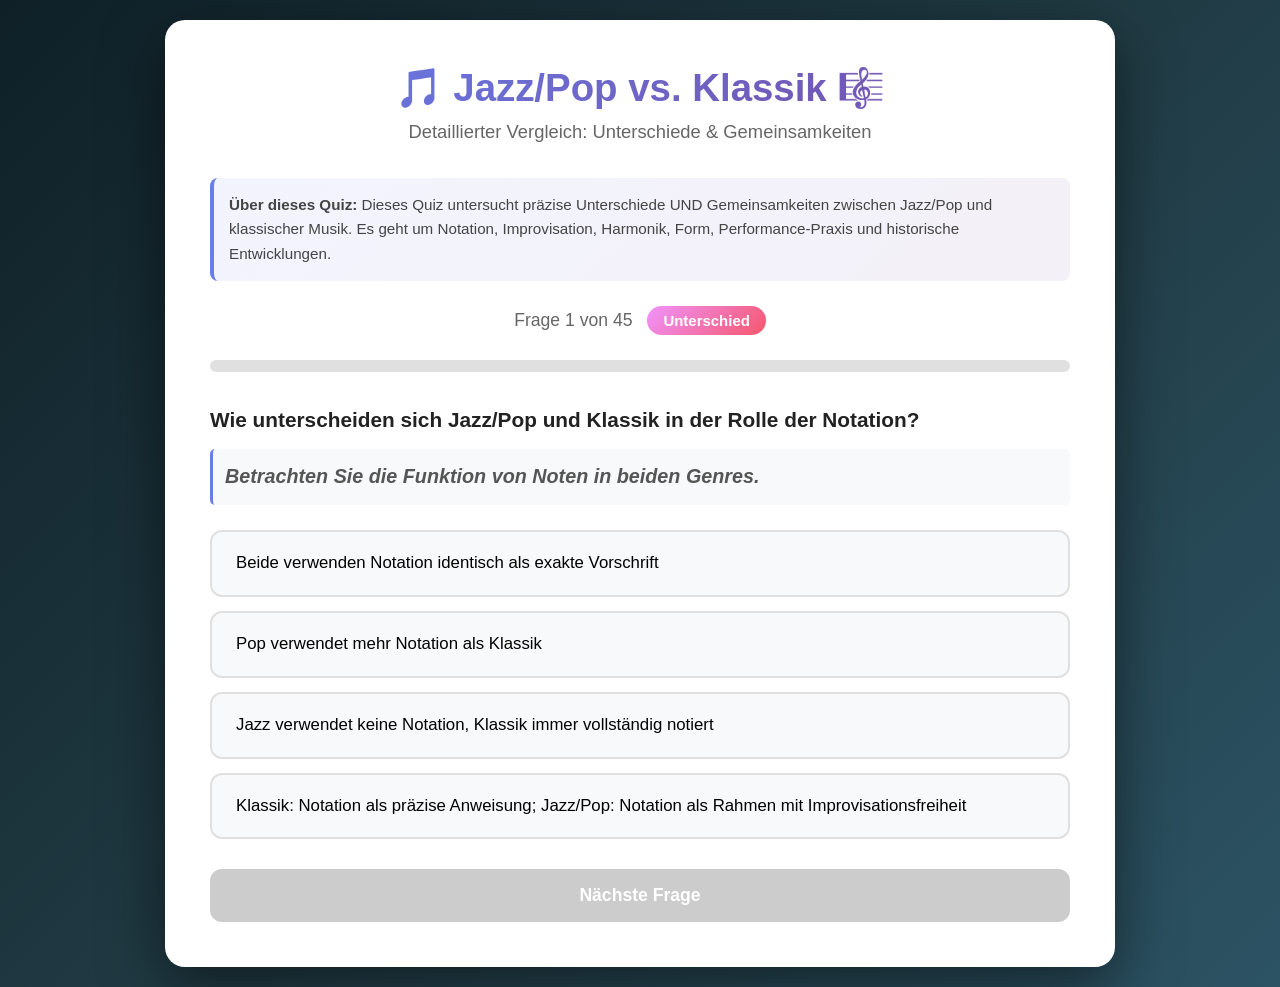
==== commit c8300097: "Rename index8.html to index.html" ====
--- a/index.html
+++ b/index.html
@@ -3,10 +3,8 @@
 <head>
     <meta charset="UTF-8">
     <meta name="viewport" content="width=device-width, initial-scale=1.0">
-    <title>Gehörbildung Quiz</title>
-    <meta name="description" content="Interaktives Quiz für Gehörbildung und Intervalle">
+    <title>Jazz/Pop vs. Klassik - Detaillierter Vergleich</title>
     <style>
-        /* Reset und Base Styles */
         * {
             margin: 0;
             padding: 0;
@@ -14,567 +12,1178 @@
         }
 
         body {
-            font-family: -apple-system, BlinkMacSystemFont, 'Segoe UI', Roboto, sans-serif;
+            font-family: 'Segoe UI', Tahoma, Geneva, Verdana, sans-serif;
+            background: linear-gradient(135deg, #0f2027 0%, #203a43 50%, #2c5364 100%);
+            min-height: 100vh;
+            display: flex;
+            justify-content: center;
+            align-items: center;
+            padding: 20px;
+        }
+
+        .container {
+            background: white;
+            border-radius: 20px;
+            box-shadow: 0 20px 60px rgba(0, 0, 0, 0.5);
+            max-width: 950px;
+            width: 100%;
+            padding: 45px;
+        }
+
+        h1 {
             background: linear-gradient(135deg, #667eea 0%, #764ba2 100%);
-            min-height: 100vh;
-            padding: 10px;
+            -webkit-background-clip: text;
+            -webkit-text-fill-color: transparent;
+            background-clip: text;
+            text-align: center;
+            margin-bottom: 10px;
+            font-size: 2.4em;
+        }
+
+        .subtitle {
+            text-align: center;
+            color: #666;
+            margin-bottom: 35px;
+            font-size: 1.15em;
+            font-weight: 500;
+        }
+
+        .info-box {
+            background: linear-gradient(135deg, #667eea15 0%, #764ba215 100%);
+            border-left: 4px solid #667eea;
+            padding: 15px;
+            margin-bottom: 25px;
+            border-radius: 8px;
+        }
+
+        .info-box p {
+            color: #444;
+            line-height: 1.6;
+            font-size: 0.95em;
+        }
+
+        .quiz-info {
+            text-align: center;
+            margin-bottom: 25px;
+            color: #666;
+            font-size: 1.1em;
+        }
+
+        .category-badge {
+            display: inline-block;
+            padding: 6px 16px;
+            border-radius: 20px;
+            font-size: 0.85em;
+            font-weight: 600;
+            margin-left: 10px;
+            color: white;
+        }
+
+        .cat-unterschied {
+            background: linear-gradient(135deg, #f093fb 0%, #f5576c 100%);
+        }
+
+        .cat-gemeinsamkeit {
+            background: linear-gradient(135deg, #4facfe 0%, #00f2fe 100%);
+        }
+
+        .cat-nuance {
+            background: linear-gradient(135deg, #fa709a 0%, #fee140 100%);
+        }
+
+        .cat-technik {
+            background: linear-gradient(135deg, #30cfd0 0%, #330867 100%);
+        }
+
+        .cat-praxis {
+            background: linear-gradient(135deg, #a8edea 0%, #fed6e3 100%);
             color: #333;
         }
 
-        .app-container {
-            max-width: 600px;
-            margin: 0 auto;
+        .cat-geschichte {
+            background: linear-gradient(135deg, #ff9a9e 0%, #fecfef 100%);
+            color: #333;
+        }
+
+        .progress-bar {
+            width: 100%;
+            height: 12px;
+            background: #e0e0e0;
+            border-radius: 6px;
+            margin-bottom: 30px;
+            overflow: hidden;
+        }
+
+        .progress-fill {
+            height: 100%;
+            background: linear-gradient(90deg, #667eea 0%, #764ba2 100%);
+            width: 0%;
+            transition: width 0.3s ease;
+        }
+
+        .question-container {
+            margin-bottom: 30px;
+        }
+
+        .question {
+            font-size: 1.3em;
+            color: #222;
+            margin-bottom: 25px;
+            font-weight: 600;
+            line-height: 1.7;
+        }
+
+        .question-context {
+            font-size: 0.95em;
+            color: #555;
+            font-style: italic;
+            margin-top: 12px;
+            padding: 12px;
+            background: #f8f9fa;
+            border-left: 3px solid #667eea;
+            border-radius: 5px;
+            line-height: 1.6;
+        }
+
+        .options {
+            display: flex;
+            flex-direction: column;
+            gap: 14px;
+        }
+
+        .option {
+            background: #f8f9fa;
+            border: 2px solid #e0e0e0;
+            border-radius: 12px;
+            padding: 18px 24px;
+            cursor: pointer;
+            transition: all 0.3s ease;
+            font-size: 1.05em;
+            line-height: 1.6;
+        }
+
+        .option:hover {
+            background: #e8eeff;
+            border-color: #667eea;
+            transform: translateX(5px);
+            box-shadow: 0 4px 12px rgba(102, 126, 234, 0.15);
+        }
+
+        .option.selected {
+            background: linear-gradient(135deg, #667eea 0%, #764ba2 100%);
+            color: white;
+            border-color: #667eea;
+        }
+
+        .option.correct {
+            background: linear-gradient(135deg, #4caf50 0%, #45a049 100%);
+            color: white;
+            border-color: #4caf50;
+        }
+
+        .option.incorrect {
+            background: linear-gradient(135deg, #f44336 0%, #e53935 100%);
+            color: white;
+            border-color: #f44336;
+        }
+
+        .option.disabled {
+            cursor: not-allowed;
+            opacity: 0.7;
+        }
+
+        .buttons {
+            display: flex;
+            gap: 15px;
+            margin-top: 30px;
+        }
+
+        button {
+            flex: 1;
+            padding: 16px 32px;
+            font-size: 1.1em;
+            border: none;
+            border-radius: 12px;
+            cursor: pointer;
+            transition: all 0.3s ease;
+            font-weight: 600;
+        }
+
+        .btn-next {
+            background: linear-gradient(135deg, #667eea 0%, #764ba2 100%);
+            color: white;
+        }
+
+        .btn-next:hover {
+            transform: translateY(-2px);
+            box-shadow: 0 6px 20px rgba(102, 126, 234, 0.4);
+        }
+
+        .btn-next:disabled {
+            background: #ccc;
+            cursor: not-allowed;
+            transform: none;
+        }
+
+        .result-container {
+            text-align: center;
+            display: none;
+        }
+
+        .result-container.show {
+            display: block;
+        }
+
+        .score {
+            font-size: 4.5em;
+            background: linear-gradient(135deg, #667eea 0%, #764ba2 100%);
+            -webkit-background-clip: text;
+            -webkit-text-fill-color: transparent;
+            background-clip: text;
+            font-weight: bold;
+            margin: 30px 0;
+        }
+
+        .result-message {
+            font-size: 1.5em;
+            color: #333;
+            margin-bottom: 30px;
+            font-weight: 500;
+        }
+
+        .result-details {
+            background: #f8f9fa;
+            padding: 28px;
+            border-radius: 12px;
+            margin: 20px 0;
+            text-align: left;
+        }
+
+        .result-details p {
+            margin: 12px 0;
+            font-size: 1.1em;
+            color: #444;
+        }
+
+        .category-results {
+            margin-top: 25px;
+            padding-top: 25px;
+            border-top: 2px solid #ddd;
+        }
+
+        .category-item {
+            margin: 10px 0;
+            padding: 12px 15px;
             background: white;
-            border-radius: 15px;
-            box-shadow: 0 10px 30px rgba(0,0,0,0.2);
-            overflow: hidden;
-            min-height: calc(100vh - 20px);
-        }
-
-        .header {
-            background: linear-gradient(45deg, #667eea, #764ba2);
-            color: white;
-            padding: 20px;
-            text-align: center;
-        }
-
-        .header h1 {
-            font-size: 1.8rem;
-            margin-bottom: 5px;
-        }
-
-        .header p {
-            opacity: 0.9;
-            font-size: 0.9rem;
-        }
-
-        .content {
-            padding: 20px;
-        }
-
-        /* Start Screen */
-        .start-screen {
-            text-align: center;
-            padding: 40px 20px;
-        }
-
-        .start-screen h2 {
-            color: #333;
-            margin-bottom: 15px;
-            font-size: 1.4rem;
-        }
-
-        .start-screen p {
-            color: #666;
-            line-height: 1.6;
-            margin-bottom: 30px;
-        }
-
-        .btn {
-            background: linear-gradient(45deg, #667eea, #764ba2);
-            color: white;
-            border: none;
-            padding: 15px 30px;
-            border-radius: 25px;
-            font-size: 1rem;
-            cursor: pointer;
-            transition: transform 0.2s ease;
-            font-weight: 600;
-        }
-
-        .btn:active {
-            transform: scale(0.95);
-        }
-
-        /* Quiz Screen */
-        .quiz-screen {
-            display: none;
-        }
-
-        .progress {
-            margin-bottom: 25px;
-        }
-
-        .progress-header {
+            border-radius: 8px;
             display: flex;
             justify-content: space-between;
+            align-items: center;
+            box-shadow: 0 2px 8px rgba(0,0,0,0.05);
+        }
+
+        .category-name {
+            font-weight: 600;
+            color: #333;
+        }
+
+        .category-score {
+            color: #667eea;
+            font-weight: 600;
+        }
+
+        .btn-restart {
+            background: linear-gradient(135deg, #667eea 0%, #764ba2 100%);
+            color: white;
+            padding: 16px 50px;
+            font-size: 1.2em;
+            border: none;
+            border-radius: 12px;
+            cursor: pointer;
+            transition: all 0.3s ease;
+            margin-top: 20px;
+        }
+
+        .btn-restart:hover {
+            transform: translateY(-2px);
+            box-shadow: 0 6px 20px rgba(102, 126, 234, 0.4);
+        }
+
+        .feedback {
+            margin-top: 22px;
+            padding: 20px;
+            border-radius: 12px;
+            font-size: 1.05em;
+            display: none;
+            line-height: 1.7;
+        }
+
+        .feedback.show {
+            display: block;
+        }
+
+        .feedback.correct {
+            background: linear-gradient(135deg, #e8f5e9 0%, #c8e6c9 100%);
+            color: #2e7d32;
+            border: 2px solid #4caf50;
+        }
+
+        .feedback.incorrect {
+            background: linear-gradient(135deg, #ffebee 0%, #ffcdd2 100%);
+            color: #c62828;
+            border: 2px solid #f44336;
+        }
+
+        .feedback strong {
+            display: block;
             margin-bottom: 10px;
-            font-size: 0.9rem;
-            color: #666;
-        }
-
-        .progress-bar {
-            height: 6px;
-            background: #e0e0e0;
+            font-size: 1.15em;
+        }
+
+        .comparison-highlight {
+            background: #fff3cd;
+            padding: 2px 6px;
             border-radius: 3px;
-            overflow: hidden;
-        }
-
-        .progress-fill {
-            height: 100%;
-            background: linear-gradient(45deg, #667eea, #764ba2);
-            width: 0%;
-            transition: width 0.3s ease;
-        }
-
-        .question-box {
-            background: #f8f9fa;
-            padding: 20px;
-            border-radius: 10px;
-            margin-bottom: 20px;
-        }
-
-        .question {
-            font-size: 1.1rem;
-            font-weight: 500;
-            line-height: 1.4;
-            color: #333;
-        }
-
-        .answers {
-            margin-bottom: 20px;
-        }
-
-        .answer {
-            background: white;
-            border: 2px solid #e9ecef;
-            padding: 15px;
-            margin-bottom: 10px;
-            border-radius: 8px;
-            cursor: pointer;
-            transition: all 0.2s ease;
-            font-size: 0.95rem;
-        }
-
-        .answer:active {
-            transform: scale(0.98);
-        }
-
-        .answer.selected {
-            background: #e3f2fd;
-            border-color: #2196f3;
-        }
-
-        .answer.correct {
-            background: #e8f5e8;
-            border-color: #4caf50;
-            color: #2e7d32;
-        }
-
-        .answer.wrong {
-            background: #ffebee;
-            border-color: #f44336;
-            color: #c62828;
-        }
-
-        .next-btn {
-            width: 100%;
-            margin-top: 10px;
-        }
-
-        .next-btn:disabled {
-            background: #ccc;
-            cursor: not-allowed;
-        }
-
-        /* Result Screen */
-        .result-screen {
-            display: none;
-            text-align: center;
-            padding: 30px 20px;
-        }
-
-        .score-circle {
-            width: 120px;
-            height: 120px;
-            border-radius: 50%;
-            background: linear-gradient(45deg, #667eea, #764ba2);
-            display: flex;
-            align-items: center;
-            justify-content: center;
-            margin: 0 auto 20px;
-            color: white;
-            font-size: 2rem;
-            font-weight: bold;
-        }
-
-        .result-message {
-            font-size: 1.2rem;
-            margin-bottom: 20px;
-            color: #333;
-        }
-
-        .result-stats {
-            background: #f8f9fa;
-            padding: 20px;
-            border-radius: 10px;
-            margin-bottom: 25px;
-        }
-
-        .stat-row {
-            display: flex;
-            justify-content: space-between;
-            margin-bottom: 8px;
-            font-size: 0.95rem;
-        }
-
-        .stat-row:last-child {
-            margin-bottom: 0;
-            font-weight: bold;
-            border-top: 1px solid #ddd;
-            padding-top: 8px;
-        }
-
-        /* Mobile Optimierungen */
-        @media (max-width: 480px) {
-            .app-container {
-                margin: 5px;
-                min-height: calc(100vh - 10px);
-            }
-            
-            .header {
-                padding: 15px;
-            }
-            
-            .header h1 {
-                font-size: 1.5rem;
-            }
-            
-            .content {
-                padding: 15px;
-            }
-            
-            .answer {
-                padding: 12px;
-                font-size: 0.9rem;
+            font-weight: 600;
+        }
+
+        @media (max-width: 600px) {
+            .container {
+                padding: 25px;
+            }
+
+            h1 {
+                font-size: 1.8em;
+            }
+
+            .subtitle {
+                font-size: 1em;
+            }
+
+            .question {
+                font-size: 1.15em;
+            }
+
+            .option {
+                font-size: 0.95em;
+                padding: 14px 18px;
             }
         }
     </style>
 </head>
 <body>
-    <div class="app-container">
-        <div class="header">
-            <h1>🎵 Gehörbildung Quiz</h1>
-            <p>Intervalle • Klang • Harmonie</p>
+    <div class="container">
+        <h1>🎵 Jazz/Pop vs. Klassik 🎼</h1>
+        <div class="subtitle">Detaillierter Vergleich: Unterschiede & Gemeinsamkeiten</div>
+        
+        <div class="info-box">
+            <p><strong>Über dieses Quiz:</strong> Dieses Quiz untersucht präzise Unterschiede UND Gemeinsamkeiten zwischen Jazz/Pop und klassischer Musik. Es geht um Notation, Improvisation, Harmonik, Form, Performance-Praxis und historische Entwicklungen.</p>
         </div>
         
-        <div class="content">
-            <!-- Start Screen -->
-            <div class="start-screen" id="startScreen">
-                <h2>Willkommen!</h2>
-                <p>Testen Sie Ihr Wissen über Intervalle und Gehörbildung mit 30 sorgfältig ausgewählten Fragen.</p>
-                <p><strong>Themen:</strong> Intervallgrößen, Klangeigenschaften, bekannte Melodien, Harmonielehre</p>
-                <button class="btn" onclick="startQuiz()">Quiz starten 🎼</button>
+        <div class="quiz-container">
+            <div class="quiz-info">
+                <p>Frage <span id="current-question">1</span> von <span id="total-questions">45</span>
+                <span class="category-badge" id="category-badge">Kategorie</span>
+                </p>
             </div>
-
-            <!-- Quiz Screen -->
-            <div class="quiz-screen" id="quizScreen">
-                <div class="progress">
-                    <div class="progress-header">
-                        <span>Frage <span id="currentQ">1</span> / 30</span>
-                        <span>🏆 <span id="score">0</span> Punkte</span>
-                    </div>
-                    <div class="progress-bar">
-                        <div class="progress-fill" id="progressBar"></div>
-                    </div>
-                </div>
-
-                <div class="question-box">
-                    <div class="question" id="questionText"></div>
-                </div>
-
-                <div class="answers" id="answersDiv"></div>
-
-                <button class="btn next-btn" id="nextButton" onclick="nextQuestion()" disabled>
-                    Weiter →
-                </button>
+            
+            <div class="progress-bar">
+                <div class="progress-fill" id="progress"></div>
             </div>
-
-            <!-- Result Screen -->
-            <div class="result-screen" id="resultScreen">
-                <div class="score-circle" id="finalScoreCircle"></div>
-                <div class="result-message" id="resultMessage"></div>
-                <div class="result-stats">
-                    <div class="stat-row">
-                        <span>Richtige Antworten:</span>
-                        <span id="correctAnswers"></span>
-                    </div>
-                    <div class="stat-row">
-                        <span>Falsche Antworten:</span>
-                        <span id="wrongAnswers"></span>
-                    </div>
-                    <div class="stat-row">
-                        <span>Erfolgsquote:</span>
-                        <span id="percentage"></span>
-                    </div>
-                </div>
-                <button class="btn" onclick="restartQuiz()">Neues Quiz starten 🔄</button>
+            
+            <div class="question-container">
+                <div class="question" id="question"></div>
+                <div class="options" id="options"></div>
+                <div class="feedback" id="feedback"></div>
+            </div>
+            
+            <div class="buttons">
+                <button class="btn-next" id="next-btn" disabled>Nächste Frage</button>
             </div>
         </div>
+
+        <div class="result-container" id="result-container">
+            <h2>Quiz Abgeschlossen! 🎊</h2>
+            <div class="score" id="score"></div>
+            <div class="result-message" id="result-message"></div>
+            <div class="result-details">
+                <p><strong>Richtig beantwortet:</strong> <span id="correct-count"></span></p>
+                <p><strong>Falsch beantwortet:</strong> <span id="incorrect-count"></span></p>
+                <p><strong>Genauigkeit:</strong> <span id="accuracy"></span>%</p>
+                <div class="category-results">
+                    <p><strong>Leistung nach Themenbereich:</strong></p>
+                    <div id="category-breakdown"></div>
+                </div>
+            </div>
+            <button class="btn-restart" id="restart-btn">Quiz neu starten</button>
+        </div>
     </div>
 
     <script>
-        // Fragen-Datenbank
         const quizData = [
-            {
-                q: "Wie viele Halbtonschritte hat eine große Terz?",
-                a: ["3 Halbtonschritte", "4 Halbtonschritte", "5 Halbtonschritte", "2 Halbtonschritte"],
-                c: 1
-            },
-            {
-                q: "Welches Intervall entsteht zwischen C und G?",
-                a: ["Große Terz", "Reine Quarte", "Reine Quinte", "Große Sexte"],
-                c: 2
-            },
-            {
-                q: "Wie klingt eine kleine Sekunde charakteristisch?",
-                a: ["Sehr konsonant", "Stark dissonant", "Neutral", "Mystisch"],
-                c: 1
-            },
-            {
-                q: "Was ist die Umkehrung einer reinen Quinte?",
-                a: ["Reine Quarte", "Große Terz", "Kleine Terz", "Große Sexte"],
-                c: 0
-            },
-            {
-                q: "Welches Intervall hat 6 Halbtonschritte?",
-                a: ["Reine Quarte", "Tritonus", "Reine Quinte", "Kleine Sexte"],
-                c: 1
-            },
-            {
-                q: "Welches Lied beginnt mit einer reinen Quarte?",
-                a: ["Frère Jacques", "Amazing Grace", "Hochzeitsmarsch", "My Bonnie"],
-                c: 2
-            },
-            {
-                q: "Wie viele Halbtonschritte hat eine kleine Septime?",
-                a: ["9", "10", "11", "8"],
-                c: 1
-            },
-            {
-                q: "Welches Intervall ist besonders konsonant?",
-                a: ["Große Septime", "Kleine Sekunde", "Reine Oktave", "Tritonus"],
-                c: 2
-            },
-            {
-                q: "Wie charakterisiert man eine große Sexte?",
-                a: ["Düster", "Strahlend", "Wehmütig-sehnsüchtig", "Neutral"],
-                c: 2
-            },
-            {
-                q: "Wo liegt in C-Dur eine kleine Terz?",
-                a: ["C-E", "E-G", "F-A", "G-H"],
-                c: 1
-            },
-            {
-                q: "Das 'My Bonnie' Motiv ist welches Intervall?",
-                a: ["Große Terz", "Quarte", "Große Sexte", "Quinte"],
-                c: 2
-            },
-            {
-                q: "Intervalle größer als eine Oktave heißen:",
-                a: ["Übermäßig", "Zusammengesetzt", "Erweitert", "Groß"],
-                c: 1
-            },
-            {
-                q: "Der Tritonus ist charakteristisch:",
-                a: ["Konsonant", "Sehr dissonant", "Rein", "Unauffällig"],
-                c: 1
-            },
-            {
-                q: "F zu H in C-Dur ist:",
-                a: ["Reine Quarte", "Reine Quinte", "Übermäßige Quarte", "Verminderte Quinte"],
-                c: 2
-            },
-            {
-                q: "Kleine Terz klingt im Vergleich zur großen:",
-                a: ["Heller", "Dunkler", "Gleich", "Lauter"],
-                c: 1
-            },
-            {
-                q: "Die 'Wolfsquinte' ist eine:",
-                a: ["Reine Quinte", "Übermäßige Quarte", "Verminderte Quinte", "Kleine Sexte"],
-                c: 2
-            },
-            {
-                q: "In 'Frère Jacques' bei 'Frè-re' hört man:",
-                a: ["Große Sekunde", "Kleine Terz", "Große Terz", "Quarte"],
-                c: 0
-            },
-            {
-                q: "Bei Intervallumkehrungen wird:",
-                a: ["Alles gleich", "Groß↔Klein", "Alles rein", "Alles übermäßig"],
-                c: 1
-            },
-            {
-                q: "Stärkste Auflösungstendenz hat:",
-                a: ["Oktave", "Große Septime", "Quinte", "Kleine Terz"],
-                c: 1
-            },
-            {
-                q: "Wie viele reine Intervalle gibt es?",
-                a: ["2 (Quarte/Quinte)", "3 (Prime/Quarte/Quinte)", "4 (Prime/Quarte/Quinte/Oktave)", "Alle können rein sein"],
-                c: 2
-            },
-            {
-                q: "Deutsche Nationalhymne 'Deutsch-land':",
-                a: ["Große Sekunde", "Quinte", "Große Terz", "Kleine Terz"],
-                c: 0
-            },
-            {
-                q: "Enharmonische Verwechslung bedeutet:",
-                a: ["Gleicher Klang, verschiedene Namen", "Verschiedene Oktaven", "Theoretische Intervalle", "Gleiche Qualität"],
-                c: 0
-            },
-            {
-                q: "'Diabolus in Musica' bezeichnet:",
-                a: ["Kleine Septime", "Tritonus", "Große Septime", "Kleine Sekunde"],
-                c: 1
-            },
-            {
-                q: "Konsonanz-Reihenfolge (konsonanteste zuerst):",
-                a: ["Oktave-Quinte-Quarte-Terzen", "Terzen-Quarte-Quinte-Oktave", "Quinte-Oktave-Quarte-Terzen", "Alle gleich"],
-                c: 0
-            },
-            {
-                q: "3. zu 5. Ton einer Dur-Tonleiter:",
-                a: ["Große Terz", "Kleine Terz", "Quarte", "Quinte"],
-                c: 0
-            },
-            {
-                q: "Verminderte Quinte wirkt:",
-                a: ["Stabil", "Auflösungsbedürftig", "Neutral", "Verstärkend"],
-                c: 1
-            },
-            {
-                q: "Kleinstes Intervall in temperierter Stimmung:",
-                a: ["Halbton", "Viertelton", "Achtelton", "Komma"],
-                c: 0
-            },
-            {
-                q: "Absteigende große Terz hört man bei:",
-                a: ["Kuckuck", "Swing Low", "Three Blind Mice", "Allen genannten"],
-                c: 3
-            },
-            {
-                q: "'Melodisches Intervall' bedeutet:",
-                a: ["Gleichzeitig", "Nacheinander", "Nur in Dur", "Nur perfekt"],
-                c: 1
-            },
-            {
-                q: "Welche Intervalle ergeben zusammen eine Oktave?",
-                a: ["Quarte + Quinte", "Zwei große Terzen", "Terz + Sexte", "Alle Antworten richtig"],
-                c: 0
+            // NOTATION & SCHRIFTLICHKEIT
+            {
+                question: "Wie unterscheiden sich Jazz/Pop und Klassik in der Rolle der Notation?",
+                context: "Betrachten Sie die Funktion von Noten in beiden Genres.",
+                options: [
+                    "Beide verwenden Notation identisch als exakte Vorschrift",
+                    "Pop verwendet mehr Notation als Klassik",
+                    "Jazz verwendet keine Notation, Klassik immer vollständig notiert",
+                    "Klassik: Notation als präzise Anweisung; Jazz/Pop: Notation als Rahmen mit Improvisationsfreiheit"
+                ],
+                correct: 3,
+                category: "Unterschied",
+                explanation: "In der Klassik ist die Notation eine <span class='comparison-highlight'>präzise Vorschrift</span> für die Interpretation. In Jazz/Pop dient sie oft als <span class='comparison-highlight'>Gerüst</span> (Lead Sheet mit Akkordfolgen), das Raum für Improvisation und individuelle Interpretation lässt. Beide nutzen Notation, aber mit unterschiedlichem Verbindlichkeitsgrad."
+            },
+            {
+                question: "Welche Gemeinsamkeit teilen Jazz/Pop und Klassik bezüglich Notation?",
+                options: [
+                    "Beide notieren nie Dynamik",
+                    "Beide verwenden das gleiche westliche Notationssystem mit 5 Linien",
+                    "Beide verwenden ausschließlich Tabulaturen",
+                    "Beide verzichten komplett auf geschriebene Noten"
+                ],
+                correct: 1,
+                category: "Gemeinsamkeit",
+                explanation: "Eine wichtige <span class='comparison-highlight'>Gemeinsamkeit</span>: Beide Genres nutzen das traditionelle westliche Notensystem mit 5 Linien, Notenschlüsseln, Takt- und Tonartangaben. Dies ermöglicht gegenseitiges Verständnis und Austausch zwischen den Genres."
+            },
+            {
+                question: "Was ist ein wesentlicher Unterschied in der Detailgenauigkeit der Notation?",
+                options: [
+                    "Pop verzichtet komplett auf Notenschrift",
+                    "Klassik notiert oft Artikulation, Dynamik, Tempo präzise; Jazz/Pop oft nur Melodie + Akkorde",
+                    "Jazz notiert mehr Details als Klassik",
+                    "Beide notieren immer gleich detailliert"
+                ],
+                correct: 1,
+                category: "Unterschied",
+                explanation: "Klassische Partituren enthalten <span class='comparison-highlight'>detaillierte Angaben</span> zu Artikulation (staccato, legato), Dynamik (pp-ff), Phrasierung, Fingersätzen. Jazz/Pop-Charts (Lead Sheets) zeigen oft nur <span class='comparison-highlight'>Melodie und Akkordsymbole</span>, der Rest wird vom Musiker gestaltet."
+            },
+
+            // IMPROVISATION
+            {
+                question: "Wie unterscheidet sich die Rolle der Improvisation?",
+                options: [
+                    "Klassik improvisiert mehr als Jazz",
+                    "Keine der beiden Richtungen improvisiert",
+                    "Jazz/Pop: zentral und erwartet; Klassik: historisch vorhanden, heute meist nicht praktiziert",
+                    "Beide improvisieren gleich viel"
+                ],
+                correct: 2,
+                category: "Unterschied",
+                explanation: "Im Jazz ist Improvisation <span class='comparison-highlight'>Kern der Kunstform</span> - Soli über Akkordfolgen sind essenziell. In der Klassik gab es Improvisationstradition (Bach, Mozart, Liszt), heute wird aber meist <span class='comparison-highlight'>streng nach Noten</span> gespielt. Historisch gesehen ist dies ein kultureller Wandel, kein absoluter Gegensatz."
+            },
+            {
+                question: "Welche Gemeinsamkeit existiert bezüglich Improvisation historisch?",
+                options: [
+                    "Nur Jazz hat Improvisation erfunden",
+                    "Improvisation ist in Klassik verboten",
+                    "Beide Traditionen hatten/haben Improvisationspraktiken",
+                    "Keine der beiden hat jemals improvisiert"
+                ],
+                correct: 2,
+                category: "Gemeinsamkeit",
+                explanation: "<span class='comparison-highlight'>Wichtige Gemeinsamkeit</span>: Barock- und Klassik-Meister (Bach, Mozart, Beethoven) waren brillante Improvisatoren. Kadenzen in Konzerten waren Improvisationsräume. Jazz führt diese Tradition fort. Der Unterschied ist eher <span class='comparison-highlight'>zeitlich</span> als grundsätzlich."
+            },
+            {
+                question: "Was ist der Unterschied in der Art der Improvisation?",
+                options: [
+                    "Jazz improvisiert nur rhythmisch",
+                    "Kein Unterschied in der Art",
+                    "Jazz: über Akkordprogressionen und Skalen; Klassik (historisch): über harmonische Gerüste und Verzierungen",
+                    "Klassik improvisiert nur melodisch"
+                ],
+                correct: 2,
+                category: "Nuance",
+                explanation: "Jazz-Improvisation basiert auf <span class='comparison-highlight'>Akkordfolgen, Skalen und Modi</span> (Changes). Historische klassische Improvisation nutzte <span class='comparison-highlight'>harmonische Gerüste, Verzierungen und Figurationen</span>. Beide Ansätze sind harmonisch fundiert, aber mit unterschiedlichen Schwerpunkten."
+            },
+
+            // HARMONIK
+            {
+                question: "Wie unterscheidet sich die Harmonik grundlegend?",
+                options: [
+                    "Jazz verwendet keine Harmonik",
+                    "Beide verwenden identische Harmonik",
+                    "Klassik ist harmonisch komplexer als Jazz",
+                    "Klassik: funktionale Harmonik (T-S-D); Jazz/Pop: erweiterte Akkorde, Quartenschichtungen, Modalität"
+                ],
+                correct: 3,
+                category: "Unterschied",
+                explanation: "Klassische Harmonik basiert auf <span class='comparison-highlight'>funktionaler Harmonik</span> (Tonika-Subdominante-Dominante). Jazz erweitert dies mit <span class='comparison-highlight'>Septim-, Non-, Undezim-Akkorden</span>, Alterationen, modaler Harmonik und Quartenschichtungen. Jazz ist harmonisch oft komplexer und chromatischer."
+            },
+            {
+                question: "Welche harmonische Gemeinsamkeit teilen beide?",
+                options: [
+                    "Beide verwenden ausschließlich Atonalität",
+                    "Keine harmonischen Gemeinsamkeiten",
+                    "Beide basieren auf dem tonalen System und Dur/Moll-Tonalität",
+                    "Beide vermeiden Kadenzen"
+                ],
+                correct: 2,
+                category: "Gemeinsamkeit",
+                explanation: "<span class='comparison-highlight'>Fundamentale Gemeinsamkeit</span>: Beide Genres wurzeln im <span class='comparison-highlight'>tonalen System</span> mit Dur/Moll-Tonalität. Selbst komplexe Jazz-Harmonik referenziert Tonika-Dominante-Beziehungen. Die 12-Ton-Chromatik ist die gemeinsame Basis."
+            },
+            {
+                question: "Was ist charakteristisch für Jazz-Harmonik im Vergleich zur klassischen?",
+                options: [
+                    "Klassik verwendet mehr Dissonanzen",
+                    "Jazz harmonisiert einstimmig",
+                    "Jazz nutzt häufiger Sekundärdominanten, Substitutionen und erweiterte Akkorde",
+                    "Jazz vermeidet Akkorde komplett"
+                ],
+                correct: 2,
+                category: "Unterschied",
+                explanation: "Jazz nutzt intensiv <span class='comparison-highlight'>II-V-I-Progressionen, Tritonus-Substitutionen, erweiterte Terzen (9,11,13)</span> und Reharmonisation. Klassik hat klarere funktionale Hierarchien. Jazz-Harmonik ist 'vertikaler' mit mehr simultanen Dissonanzen."
+            },
+            {
+                question: "Welche Rolle spielen Dissonanzen in beiden Genres?",
+                options: [
+                    "Beide behandeln Dissonanzen identisch",
+                    "Jazz verwendet keine Dissonanzen",
+                    "Klassik vermeidet Dissonanzen komplett",
+                    "Klassik: Dissonanzen werden vorbereitet und aufgelöst; Jazz: Dissonanzen als Farbklänge"
+                ],
+                correct: 3,
+                category: "Nuance",
+                explanation: "In der Klassik werden Dissonanzen traditionell <span class='comparison-highlight'>vorbereitet, gehalten und aufgelöst</span> (Vorhaltslehre). Im Jazz sind Dissonanzen oft <span class='comparison-highlight'>Klangfarben ohne Auflösungszwang</span> (maj7, #11, b9). Moderne Klassik (20. Jh.) nähert sich Jazz-Dissonanzbehandlung an."
+            },
+
+            // RHYTHMIK & GROOVE
+            {
+                question: "Was ist der Hauptunterschied in der Rhythmik?",
+                options: [
+                    "Jazz verwendet keine Rhythmik",
+                    "Beide haben identische Rhythmik",
+                    "Jazz/Pop: Swing, Synkopen, Off-Beat-Betonung; Klassik: meist metrisch klare Betonung",
+                    "Klassik hat mehr Synkopen als Jazz"
+                ],
+                correct: 2,
+                category: "Unterschied",
+                explanation: "Jazz zeichnet sich durch <span class='comparison-highlight'>Swing-Feeling, Synkopen, Off-Beat-Akzente</span> aus. Pop nutzt repetitive Grooves. Klassik hat meist <span class='comparison-highlight'>metrisch klarere Strukturen</span> mit Betonung auf Zählzeiten. Ausnahmen: Strawinsky, Bartók nutzten komplexe Rhythmik."
+            },
+            {
+                question: "Welche rhythmische Gemeinsamkeit existiert?",
+                options: [
+                    "Jazz verwendet keine Taktarten",
+                    "Klassik kennt keinen Rhythmus",
+                    "Beide verwenden Taktarten und metrische Organisation",
+                    "Beide spielen nur ohne Takt"
+                ],
+                correct: 2,
+                category: "Gemeinsamkeit",
+                explanation: "<span class='comparison-highlight'>Gemeinsame Basis</span>: Beide nutzen <span class='comparison-highlight'>Taktarten (4/4, 3/4, 6/8 etc.)</span> und metrische Organisation. Die Notation von Rhythmen folgt denselben Prinzipien (Viertelnoten, Achtel, Pausen etc.)."
+            },
+            {
+                question: "Was ist der 'Swing' im Jazz und wie unterscheidet er sich von klassischer Rhythmik?",
+                options: [
+                    "Klassik kennt nur Swing-Rhythmen",
+                    "Swing: ungleiche Achtelteilung (lang-kurz); Klassik: meist gleiche Achtelteilung",
+                    "Swing bedeutet sehr langsames Tempo",
+                    "Kein Unterschied vorhanden"
+                ],
+                correct: 1,
+                category: "Nuance",
+                explanation: "Im Jazz werden Achtel im Swing <span class='comparison-highlight'>ungleich gespielt</span> (etwa Triolenfühlung: lang-kurz-lang-kurz). In der Klassik werden Achtel meist <span class='comparison-highlight'>exakt gleich</span> gespielt. Dies erzeugt das charakteristische 'Grooven' des Jazz."
+            },
+            {
+                question: "Welche Rolle spielt Polyrhythmik?",
+                options: [
+                    "Nur Jazz nutzt Polyrhythmik",
+                    "Beide können Polyrhythmik nutzen, aber mit unterschiedlichen Ursprüngen (Klassik: z.B. 3:2, Jazz: afrikanische Wurzeln)",
+                    "Keine von beiden nutzt Polyrhythmik",
+                    "Nur Klassik nutzt Polyrhythmik"
+                ],
+                correct: 1,
+                category: "Gemeinsamkeit",
+                explanation: "<span class='comparison-highlight'>Beide nutzen Polyrhythmik</span>: Klassik durch Hemiolen (3:2 in Barock/Romantik), Jazz durch afrikanische Wurzeln (Cross-Rhythms, Clave-Patterns). Unterschiedliche kulturelle Quellen, ähnliches Ergebnis."
+            },
+
+            // FORM & STRUKTUR
+            {
+                question: "Wie unterscheiden sich formale Strukturen?",
+                options: [
+                    "Pop verwendet Sonatenform",
+                    "Klassik: komplexe Großformen (Sonate, Fuge); Jazz/Pop: meist kürzere Formen (AABA, 12-Bar Blues)",
+                    "Jazz hat längere Formen als Klassik",
+                    "Klassik kennt keine Formen"
+                ],
+                correct: 1,
+                category: "Unterschied",
+                explanation: "Klassik entwickelte <span class='comparison-highlight'>großdimensionierte Formen</span> (Sonatensatzform, Fuge, Rondo, Variationen). Jazz/Pop bevorzugt <span class='comparison-highlight'>kompaktere Formen</span> (AABA, 12-Bar Blues, Vers-Refrain). Klassische Werke dauern oft 20-60 Minuten, Pop-Songs 3-5 Minuten."
+            },
+            {
+                question: "Welche formale Gemeinsamkeit existiert?",
+                options: [
+                    "Klassik vermeidet jede Struktur",
+                    "Beide nutzen Wiederholung, Kontrast und Variation als Formprinzipien",
+                    "Jazz verwendet keine Wiederholungen",
+                    "Beide haben keine Formstrukturen"
+                ],
+                correct: 1,
+                category: "Gemeinsamkeit",
+                explanation: "<span class='comparison-highlight'>Universelles Formprinzip</span>: Beide nutzen <span class='comparison-highlight'>Wiederholung (A-A), Kontrast (A-B) und Variation (A-A')</span>. AABA im Jazz entspricht der Liedform in Klassik. Das Prinzip 'Exposition-Entwicklung-Wiederkehr' ist übergreifend."
+            },
+            {
+                question: "Was ist charakteristisch für die Formgestaltung in der Performance?",
+                options: [
+                    "Jazz hält sich strikt an die Form",
+                    "Klassik improvisiert die Form",
+                    "Klassik: Form ist durch Komposition festgelegt; Jazz: Form wird in Performance durch Soli erweitert",
+                    "Beide erweitern die Form identisch"
+                ],
+                correct: 2,
+                category: "Nuance",
+                explanation: "In der Klassik ist die Form <span class='comparison-highlight'>komponiert und fixiert</span>. Im Jazz ist das 'Head' (Thema) kurz, aber durch <span class='comparison-highlight'>Solo-Chorus-Runden wird die Form in der Performance erweitert</span> - jede Aufführung kann unterschiedlich lang sein."
+            },
+            {
+                question: "Wie verwenden beide Genres das Variationsprinzip?",
+                options: [
+                    "Beide variieren identisch",
+                    "Jazz variiert nie",
+                    "Klassik: systematische thematische Variation; Jazz: Improvisation als spontane Variation",
+                    "Klassik kennt keine Variationen"
+                ],
+                correct: 2,
+                category: "Nuance",
+                explanation: "Beide nutzen Variation! Klassik: <span class='comparison-highlight'>komponierte Variationswerke</span> (z.B. Goldberg-Variationen). Jazz: <span class='comparison-highlight'>improvisierte Variationen</span> über das Thema (Chorus nach Chorus). Unterschied: geplant vs. spontan."
+            },
+
+            // INSTRUMENTIERUNG & KLANG
+            {
+                question: "Was unterscheidet die Instrumentierung hauptsächlich?",
+                options: [
+                    "Beide verwenden identische Instrumente",
+                    "Jazz nutzt keine modernen Instrumente",
+                    "Klassik verwendet mehr E-Gitarren",
+                    "Klassik: akustische Orchesterinstrumente; Jazz/Pop: oft Verstärkung, E-Gitarre, Synthesizer"
+                ],
+                correct: 3,
+                category: "Unterschied",
+                explanation: "Klassik nutzt traditionell <span class='comparison-highlight'>akustische Instrumente</span> (Streicher, Holz-/Blechbläser, Klavier). Jazz/Pop integriert <span class='comparison-highlight'>verstärkte/elektronische Instrumente</span> (E-Bass, E-Gitarre, Keyboards, Drum-Set). Moderne klassische Musik experimentiert aber auch mit Elektronik."
+            },
+            {
+                question: "Welche Instrumentenfamilie nutzen beide?",
+                options: [
+                    "Jazz verwendet keine Blasinstrumente",
+                    "Beide nutzen Bläser (Saxophon in Jazz, Holz-/Blechbläser in Klassik)",
+                    "Klassik kennt keine Bläser",
+                    "Keine gemeinsamen Instrumente"
+                ],
+                correct: 1,
+                category: "Gemeinsamkeit",
+                explanation: "<span class='comparison-highlight'>Blasinstrumente sind gemeinsam</span>: Trompete, Posaune, Klarinette kommen in beiden vor. Saxophon ist Jazz-typisch, aber Komponisten wie Ravel integrierten es in klassische Werke. Klavier ist in beiden zentral."
+            },
+            {
+                question: "Was ist der Unterschied in der Klangerzeugung?",
+                options: [
+                    "Keine Unterschiede in der Spielweise",
+                    "Klassik nutzt mehr erweiterte Techniken",
+                    "Klassik: traditionelle Spieltechniken; Jazz: erweiterte Techniken (Growl, Plunger, Bends)",
+                    "Jazz nutzt nur traditionelle Techniken"
+                ],
+                correct: 2,
+                category: "Unterschied",
+                explanation: "Jazz entwickelte <span class='comparison-highlight'>spezifische Spielweisen</span>: Growl (Brummen), Plunger-Dämpfer, Bends, Ghost Notes. Klassik nutzt traditionell 'reine' Töne, moderne Klassik (20. Jh.) experimentiert aber mit erweiterten Techniken."
+            },
+            {
+                question: "Welche Rolle spielt das Schlagzeug?",
+                options: [
+                    "Beide nutzen Schlagzeug identisch",
+                    "Jazz/Pop: Drum-Set ist zentral für Groove; Klassik: Pauken/Percussion meist begleitend oder akzentuierend",
+                    "Jazz verwendet kein Schlagzeug",
+                    "Klassik nutzt mehr Schlagzeug als Jazz"
+                ],
+                correct: 1,
+                category: "Unterschied",
+                explanation: "Im Jazz ist das <span class='comparison-highlight'>Drum-Set rhythmisch zentral</span> und interaktiv (Ride-Pattern, Comping). In der Klassik sind <span class='comparison-highlight'>Pauken/Percussion oft akzentuierend</span> oder koloristisch, selten durchgehend präsent. Ausnahme: Moderne Werke."
+            },
+
+            // PERFORMANCE-PRAXIS
+            {
+                question: "Wie unterscheidet sich die Performance-Praxis?",
+                options: [
+                    "Klassik ist komplett spontan",
+                    "Beide sind identisch spontan",
+                    "Jazz ist komplett einstudiert",
+                    "Klassik: meist einstudiert und reproduziert; Jazz: spontane Interaktion und Improvisation"
+                ],
+                correct: 3,
+                category: "Unterschied",
+                explanation: "Klassische Konzerte reproduzieren <span class='comparison-highlight'>einstudierte Interpretationen</span> (Proben, Dirigent). Jazz-Performance ist <span class='comparison-highlight'>spontaner, interaktiver</span> - Musiker hören aufeinander und reagieren. Jede Jazz-Performance ist einzigartig."
+            },
+            {
+                question: "Welche Gemeinsamkeit existiert in der Performance?",
+                options: [
+                    "Jazz erfordert kein Training",
+                    "Beide erfordern hohe technische Virtuosität und jahrelanges Training",
+                    "Klassik braucht keine Technik",
+                    "Keine technischen Anforderungen"
+                ],
+                correct: 1,
+                category: "Gemeinsamkeit",
+                explanation: "<span class='comparison-highlight'>Beide verlangen Exzellenz</span>: Klassik-Musiker trainieren Technik, Interpretation. Jazz-Musiker trainieren Technik, Improvisation, Harmonielehre. Beide benötigen <span class='comparison-highlight'>jahrzehntelanges Studium</span> für Meisterschaft."
+            },
+            {
+                question: "Wie unterscheiden sich Aufführungsorte traditionell?",
+                options: [
+                    "Beide haben identische Aufführungsorte",
+                    "Jazz wird nur in Konzertsälen gespielt",
+                    "Klassik: Konzertsäle mit Sitzplätzen; Jazz: Clubs mit Tischbestuhlung, informeller",
+                    "Klassik wird nur in Clubs gespielt"
+                ],
+                correct: 2,
+                category: "Unterschied",
+                explanation: "Klassik: <span class='comparison-highlight'>formelle Konzertsäle</span> (Stille, Applaus nach Sätzen). Jazz: traditionell <span class='comparison-highlight'>informelle Clubs</span> (Gespräche, Getränke, Applaus nach Soli). Heute gibt es aber Cross-Over: Jazz in Konzertsälen, Klassik in alternativen Räumen."
+            },
+            {
+                question: "Welche Rolle spielt die Publikumsinteraktion?",
+                options: [
+                    "Jazz-Publikum ist komplett still",
+                    "Klassik-Publikum ist interaktiver",
+                    "Beide haben identisches Publikumsverhalten",
+                    "Klassik: Publikum hört still zu; Jazz/Pop: oft aktive Reaktionen während der Performance"
+                ],
+                correct: 3,
+                category: "Unterschied",
+                explanation: "Klassische Konzerte erwarten <span class='comparison-highlight'>Stille und Konzentration</span>. Jazz/Pop erlaubt <span class='comparison-highlight'>Zwischenapplaus, Zurufe ('Yeah!'), Mitwippen</span>. Historisch war aber auch klassische Musik einst interaktiver (Mozart-Zeit)."
+            },
+
+            // AUSBILDUNG & LERNPROZESS
+            {
+                question: "Wie unterscheidet sich die musikalische Ausbildung?",
+                options: [
+                    "Klassik lernt man nur informell",
+                    "Klassik: formale Ausbildung, Konservatorien; Jazz: oft informelles Lernen, Jam Sessions",
+                    "Beide haben identische Ausbildungswege",
+                    "Jazz hat formalere Ausbildung"
+                ],
+                correct: 1,
+                category: "Unterschied",
+                explanation: "Klassik: <span class='comparison-highlight'>strukturierte Ausbildung</span> an Konservatorien, nach Lehrplan. Jazz: traditionell <span class='comparison-highlight'>Meister-Schüler-Prinzip, Learning by Doing</span> in Jam Sessions. Heute gibt es auch Jazz-Studiengänge, aber die Tradition unterscheidet sich."
+            },
+            {
+                question: "Welche Gemeinsamkeit existiert in der Ausbildung?",
+                options: [
+                    "Klassik braucht keine Technik",
+                    "Jazz braucht keine Theorie",
+                    "Beide erfordern Gehörbildung, Theorie und instrumentale Technik",
+                    "Keine gemeinsamen Ausbildungsinhalte"
+                ],
+                correct: 2,
+                category: "Gemeinsamkeit",
+                explanation: "<span class='comparison-highlight'>Beide lehren</span>: Gehörbildung, Musiktheorie, Instrumentaltechnik. Unterschied: Klassik betont Repertoire und Notation, Jazz betont Improvisation und Akkordprogressionen. Beide brauchen <span class='comparison-highlight'>fundierte musikalische Bildung</span>."
+            },
+            {
+                question: "Was ist der Hauptfokus beim Üben?",
+                options: [
+                    "Beide üben identisch",
+                    "Klassik improvisiert beim Üben",
+                    "Jazz übt nur nach Noten",
+                    "Klassik: Perfektion eines Stücks nach Noten; Jazz: Beherrschung von Skalen, Patterns, Transkriptionen"
+                ],
+                correct: 3,
+                category: "Nuance",
+                explanation: "Klassiker üben <span class='comparison-highlight'>spezifische Werke bis zur Perfektion</span>. Jazzer üben <span class='comparison-highlight'>Vokabular (Licks, Scales, Standards)</span> zur flexiblen Anwendung. Klassik: werkzentriert. Jazz: prinzipienzentriert."
+            },
+
+            // KOMPOSITION VS. INTERPRETATION
+            {
+                question: "Wie unterscheidet sich die Rolle des Komponisten/Schöpfers?",
+                options: [
+                    "Jazz-Komponisten schreiben alles vor",
+                    "Keine Unterschiede",
+                    "Klassik: Komponist schafft fertiges Werk; Jazz/Pop: Komponist gibt Rahmen, Performance vollendet es",
+                    "Klassik-Komponisten lassen alles offen"
+                ],
+                correct: 2,
+                category: "Unterschied",
+                explanation: "In der Klassik ist der <span class='comparison-highlight'>Komponist die Hauptautorität</span> - das Werk ist 'fertig'. Im Jazz ist der <span class='comparison-highlight'>Performer Co-Autor</span> - das Stück wird durch Improvisation vollendet. Miles Davis' 'So What': Vorlage + Performance = Kunstwerk."
+            },
+            {
+                question: "Welche Gemeinsamkeit existiert in der Interpretation?",
+                options: [
+                    "Beide spielen mechanisch",
+                    "Jazz hat keine interpretatorischen Freiheiten",
+                    "Beide erfordern interpretatorische Entscheidungen über Ausdruck, Tempo, Dynamik",
+                    "Klassik erlaubt keine Interpretation"
+                ],
+                correct: 2,
+                category: "Gemeinsamkeit",
+                explanation: "<span class='comparison-highlight'>Beide Genres erfordern Interpretation</span>: Klassik interpretiert Tempo, Phrasierung, Ausdruck innerhalb der Notation. Jazz interpretiert das Thema und improvisiert. Beide erfordern <span class='comparison-highlight'>künstlerische Entscheidungen</span>."
+            },
+            {
+                question: "Wie unterscheidet sich das Verhältnis zur Original-Version?",
+                options: [
+                    "Beide sind identisch werkgetreu",
+                    "Jazz strebt Werktreue an",
+                    "Klassik transformiert immer radikal",
+                    "Klassik: Werktreue angestrebt; Jazz: Neuinterpretation und Transformation gewünscht"
+                ],
+                correct: 3,
+                category: "Nuance",
+                explanation: "Klassik: Ideal der <span class='comparison-highlight'>Werktreue</span> zur Komposition. Jazz: <span class='comparison-highlight'>Transformation ist erwünscht</span> - 'My Funny Valentine' hat hunderte verschiedene Versionen. Jazz schätzt Neuinterpretation, Klassik respektiert das Original."
+            },
+
+            // GESCHICHTE & ENTWICKLUNG
+            {
+                question: "Wie unterscheiden sich die historischen Wurzeln?",
+                options: [
+                    "Klassik kommt aus Afrika",
+                    "Jazz kommt aus Europa",
+                    "Klassik: europäische Kunstmusiktradition; Jazz/Pop: afroamerikanische und populäre Traditionen",
+                    "Beide haben identische Ursprünge"
+                ],
+                correct: 2,
+                category: "Unterschied",
+                explanation: "Klassik wurzelt in <span class='comparison-highlight'>europäischer Kirchenmusik und Hofkultur</span> (Mittelalter-Romantik). Jazz entstand aus <span class='comparison-highlight'>afroamerikanischen Traditionen</span> (Blues, Spirituals, Ragtime) im frühen 20. Jh. USA. Pop entwickelte sich aus Folk und kommerzieller Unterhaltungsmusik."
+            },
+            {
+                question: "Welche historische Gemeinsamkeit verbindet beide?",
+                options: [
+                    "Jazz hat keine Entwicklungsgeschichte",
+                    "Beide entwickelten sich durch kulturellen Austausch und gesellschaftliche Veränderungen",
+                    "Klassik veränderte sich nie",
+                    "Beide entstanden im Vakuum ohne Einflüsse"
+                ],
+                correct: 1,
+                category: "Gemeinsamkeit",
+                explanation: "<span class='comparison-highlight'>Beide sind lebendige Traditionen</span>, die sich durch <span class='comparison-highlight'>kulturellen Austausch, Technologie und Gesellschaft</span> entwickelten. Klassik: Barock→Klassik→Romantik→Moderne. Jazz: New Orleans→Swing→Bebop→Free Jazz→Fusion."
+            },
+            {
+                question: "Wie unterscheidet sich die Beziehung zur Tradition?",
+                options: [
+                    "Klassik innoviert mehr als Jazz",
+                    "Beide haben identisches Traditionsverhältnis",
+                    "Klassik: Bewahrung historischer Werke; Jazz: ständige Innovation und Neuerfindung",
+                    "Jazz bewahrt nur historische Aufnahmen"
+                ],
+                correct: 2,
+                category: "Nuance",
+                explanation: "Klassik: <span class='comparison-highlight'>Museums-Funktion</span> - historische Werke werden bewahrt und gespielt (Bach, Mozart leben weiter). Jazz: <span class='comparison-highlight'>ständige Erneuerung</span> - alte Standards werden neu interpretiert, Stile entwickeln sich weiter. Beide wertschätzen Tradition, aber unterschiedlich."
+            },
+
+            // AUFNAHME & MEDIEN
+            {
+                question: "Wie unterscheidet sich die Aufnahmepraxis?",
+                options: [
+                    "Beide haben identische Aufnahmetechniken",
+                    "Jazz macht keine Aufnahmen",
+                    "Klassik: oft Live-Aufnahmen oder mehrere Takes; Jazz: oft spontane Studio-Sessions, wenig Editing",
+                    "Klassik nimmt nur mit Overdubs auf"
+                ],
+                correct: 2,
+                category: "Unterschied",
+                explanation: "Klassische Aufnahmen: oft <span class='comparison-highlight'>perfektionierte Takes mit Editing</span>, Live-Mitschnitte. Jazz: Tradition der <span class='comparison-highlight'>Live-Studio-Sessions</span> (Miles Davis, Coltrane) mit Spontaneität. Pop: hochproduziert mit Overdubs. Unterschiedliche Studio-Philosophien."
+            },
+            {
+                question: "Welche Rolle spielen Aufnahmen in beiden Genres?",
+                options: [
+                    "Keine Rolle in beiden",
+                    "Aufnahmen sind nur in Jazz wichtig",
+                    "Klassik verbietet Aufnahmen",
+                    "Beide nutzen Aufnahmen zur Dokumentation, Verbreitung und als Lernressource"
+                ],
+                correct: 3,
+                category: "Gemeinsamkeit",
+                explanation: "<span class='comparison-highlight'>Beide nutzen Aufnahmen</span>: Klassik dokumentiert interpretatorische Traditionen (Karajan, Bernstein). Jazz-Aufnahmen sind essenzielle Lehrmittel (Transkriptionen). <span class='comparison-highlight'>Beide Genres wurden durch Aufnahmetechnik transformiert</span>."
+            },
+
+            // CROSS-OVER & MODERNE ENTWICKLUNGEN
+            {
+                question: "Wie beeinflussen sich beide Genres heute?",
+                options: [
+                    "Jazz lehnt klassische Einflüsse ab",
+                    "Zunehmende Cross-Over-Projekte: Klassik-Musiker spielen Jazz, Jazz nutzt klassische Kompositionstechniken",
+                    "Klassik ignoriert Jazz komplett",
+                    "Beide Genres bleiben strikt getrennt"
+                ],
+                correct: 1,
+                category: "Gemeinsamkeit",
+                explanation: "<span class='comparison-highlight'>Moderne Verschmelzung</span>: Third Stream, Kammermusik-Jazz (Brad Mehldau), Klassik-Komponisten integrieren Jazz-Harmonik (Bernstein, Gershwin). <span class='comparison-highlight'>Grenzen verschwimmen</span> zunehmend."
+            },
+            {
+                question: "Was ist eine moderne Gemeinsamkeit?",
+                options: [
+                    "Klassik ist Mainstream-Musik",
+                    "Jazz ist populärer als Pop",
+                    "Beide kämpfen um Relevanz in der populären Kultur und suchen neue Publikumsformen",
+                    "Beide dominieren die Charts"
+                ],
+                correct: 2,
+                category: "Gemeinsamkeit",
+                explanation: "<span class='comparison-highlight'>Geteilte Herausforderung</span>: Beide sind heute 'Kunstmusik' und kämpfen gegen kommerzielle Pop-Dominanz. Beide suchen neue Wege: <span class='comparison-highlight'>Streaming, Social Media, Hybrid-Venues</span>. Klassik und Jazz sind kulturell marginalisierter geworden."
+            },
+            {
+                question: "Welche Rolle spielt Kommerz?",
+                options: [
+                    "Alle sind gleich kommerziell",
+                    "Klassik ist am kommerziellsten",
+                    "Pop: stark kommerziell orientiert; Klassik/Jazz: eher künstlerisch orientiert (mit Ausnahmen)",
+                    "Jazz ist die kommerziellste Musik"
+                ],
+                correct: 2,
+                category: "Unterschied",
+                explanation: "Pop-Musik ist <span class='comparison-highlight'>primär marktgetrieben</span> (Charts, Streams, Verkäufe). Klassik/Jazz betonen <span class='comparison-highlight'>künstlerische Integrität</span> über Kommerz (mit Ausnahmen: Crossover-Stars). Unterschiedliche Wertesysteme."
+            },
+
+            // KOMPLEXITÄT & ZUGÄNGLICHKEIT
+            {
+                question: "Wie unterscheidet sich die Zugänglichkeit für Hörer?",
+                options: [
+                    "Jazz ist einfacher als Pop",
+                    "Klassik ist sofort zugänglich",
+                    "Alle sind gleich zugänglich",
+                    "Pop: sofort zugänglich; Klassik/Jazz: oft Kontext und Wissen erforderlich"
+                ],
+                correct: 3,
+                category: "Unterschied",
+                explanation: "Pop ist auf <span class='comparison-highlight'>sofortige Eingängigkeit</span> ausgelegt (Hooks, Refrains). Klassik/Jazz erfordern oft <span class='comparison-highlight'>aktives Hören und Kontext</span> für volle Wertschätzung. Komplexität vs. Zugänglichkeit - unterschiedliche Ziele."
+            },
+            {
+                question: "Welche Gemeinsamkeit existiert bezüglich emotionaler Wirkung?",
+                options: [
+                    "Keine emotionale Wirkung",
+                    "Nur Jazz berührt Emotionen",
+                    "Nur Klassik ist emotional",
+                    "Beide können tiefe emotionale Erlebnisse vermitteln und Publikum berühren"
+                ],
+                correct: 3,
+                category: "Gemeinsamkeit",
+                explanation: "<span class='comparison-highlight'>Universelle Gemeinsamkeit</span>: Beide können <span class='comparison-highlight'>tief berühren, Emotionen wecken, transzendente Erlebnisse</span> schaffen. Beethovens 9. Sinfonie und Coltrane's 'A Love Supreme' wirken auf unterschiedliche Weise, aber beide sind zutiefst bewegend."
+            },
+            {
+                question: "Was ist der Unterschied in der musikalischen Komplexität?",
+                options: [
+                    "Beide sind gleich komplex",
+                    "Klassik ist immer komplexer",
+                    "Unterschiedliche Komplexitätsarten: Klassik oft formal/strukturell, Jazz oft harmonisch/rhythmisch",
+                    "Jazz ist immer einfacher"
+                ],
+                correct: 2,
+                category: "Nuance",
+                explanation: "Komplexität manifestiert sich unterschiedlich: Klassik in <span class='comparison-highlight'>formaler Architektur und Orchestrierung</span>, Jazz in <span class='comparison-highlight'>harmonischer Dichte und improvisatorischer Interaktion</span>. Nicht 'mehr oder weniger', sondern 'anders' komplex."
+            },
+
+            // KULTURELLE BEDEUTUNG
+            {
+                question: "Welche kulturelle Rolle hatten beide historisch?",
+                options: [
+                    "Beide haben keine kulturelle Bedeutung",
+                    "Jazz war immer Hofmusik",
+                    "Klassik: Hof- und Kirchenmusik, Elite; Jazz: Ausdruck sozialer Bewegungen, Arbeiterklasse",
+                    "Beide waren immer Elite-Musik"
+                ],
+                correct: 2,
+                category: "Unterschied",
+                explanation: "Klassik war <span class='comparison-highlight'>Musik der Kirche, Höfe, Bildungsbürgertum</span>. Jazz entstand als <span class='comparison-highlight'>Ausdruck afroamerikanischer Erfahrung, soziale Protest-Musik</span>. Unterschiedliche Klassenkontexte und Funktionen."
+            },
+            {
+                question: "Welche Gemeinsamkeit haben beide als Kunstformen?",
+                options: [
+                    "Jazz ist keine Kunstform",
+                    "Beide sind nur Unterhaltung",
+                    "Nur Klassik ist Kunstmusik",
+                    "Beide werden als ernsthafte Kunstmusik anerkannt, die studiert und analysiert wird"
+                ],
+                correct: 3,
+                category: "Gemeinsamkeit",
+                explanation: "<span class='comparison-highlight'>Beide sind anerkannte Kunstformen</span>: akademisch studiert, kritisch analysiert, in Museen/Archiven bewahrt. Jazz wurde zur <span class='comparison-highlight'>'America's Classical Music'</span>. Beide transzendieren bloße Unterhaltung."
             }
         ];
 
-        // App-Zustand
         let currentQuestion = 0;
-        let userScore = 0;
-        let questions = [];
+        let score = 0;
+        let selectedAnswer = null;
         let answered = false;
-
-        function startQuiz() {
-            // Fragen mischen
-            questions = [...quizData].sort(() => Math.random() - 0.5);
-            currentQuestion = 0;
-            userScore = 0;
+        let categoryStats = {};
+
+        // Initialize category statistics
+        quizData.forEach(q => {
+            if (!categoryStats[q.category]) {
+                categoryStats[q.category] = { correct: 0, total: 0 };
+            }
+            categoryStats[q.category].total++;
+        });
+
+        const questionEl = document.getElementById('question');
+        const optionsEl = document.getElementById('options');
+        const nextBtn = document.getElementById('next-btn');
+        const progressEl = document.getElementById('progress');
+        const currentQuestionEl = document.getElementById('current-question');
+        const totalQuestionsEl = document.getElementById('total-questions');
+        const feedbackEl = document.getElementById('feedback');
+        const resultContainer = document.getElementById('result-container');
+        const quizContainer = document.querySelector('.quiz-container');
+        const restartBtn = document.getElementById('restart-btn');
+        const categoryBadge = document.getElementById('category-badge');
+
+        totalQuestionsEl.textContent = quizData.length;
+
+        function loadQuestion() {
+            const current = quizData[currentQuestion];
+            let questionHTML = current.question;
+            
+            if (current.context) {
+                questionHTML += `<div class="question-context">${current.context}</div>`;
+            }
+            
+            questionEl.innerHTML = questionHTML;
+            optionsEl.innerHTML = '';
+            feedbackEl.classList.remove('show', 'correct', 'incorrect');
             answered = false;
-
-            document.getElementById('startScreen').style.display = 'none';
-            document.getElementById('quizScreen').style.display = 'block';
-            document.getElementById('resultScreen').style.display = 'none';
-
-            showQuestion();
-        }
-
-        function showQuestion() {
-            const q = questions[currentQuestion];
-            answered = false;
-
-            document.getElementById('currentQ').textContent = currentQuestion + 1;
-            document.getElementById('score').textContent = userScore;
-            document.getElementById('questionText').textContent = q.q;
-            document.getElementById('nextButton').disabled = true;
-
-            // Progress
-            const progress = ((currentQuestion) / 30) * 100;
-            document.getElementById('progressBar').style.width = progress + '%';
-
-            // Antworten
-            const answersDiv = document.getElementById('answersDiv');
-            answersDiv.innerHTML = '';
-
-            q.a.forEach((answer, index) => {
-                const div = document.createElement('div');
-                div.className = 'answer';
-                div.textContent = answer;
-                div.onclick = () => selectAnswer(index);
-                answersDiv.appendChild(div);
+            selectedAnswer = null;
+            nextBtn.disabled = true;
+
+            // Update category badge
+            categoryBadge.textContent = current.category;
+            categoryBadge.className = 'category-badge cat-' + getCategoryClass(current.category);
+
+            current.options.forEach((option, index) => {
+                const optionEl = document.createElement('div');
+                optionEl.classList.add('option');
+                optionEl.innerHTML = option;
+                optionEl.addEventListener('click', () => selectOption(index, optionEl));
+                optionsEl.appendChild(optionEl);
             });
-        }
-
-        function selectAnswer(index) {
+
+            currentQuestionEl.textContent = currentQuestion + 1;
+            updateProgress();
+        }
+
+        function getCategoryClass(category) {
+            const mapping = {
+                'Unterschied': 'unterschied',
+                'Gemeinsamkeit': 'gemeinsamkeit',
+                'Nuance': 'nuance',
+                'Technik': 'technik',
+                'Praxis': 'praxis',
+                'Geschichte': 'geschichte'
+            };
+            return mapping[category] || 'unterschied';
+        }
+
+        function selectOption(index, element) {
             if (answered) return;
+
+            document.querySelectorAll('.option').forEach(opt => {
+                opt.classList.remove('selected');
+            });
+
+            element.classList.add('selected');
+            selectedAnswer = index;
+            nextBtn.disabled = false;
+        }
+
+        function checkAnswer() {
+            if (answered || selectedAnswer === null) return;
+
             answered = true;
-
-            const q = questions[currentQuestion];
-            const answers = document.querySelectorAll('.answer');
-
-            // Antworten färben
-            answers.forEach((answer, i) => {
-                answer.onclick = null;
-                if (i === q.c) {
-                    answer.classList.add('correct');
-                } else if (i === index) {
-                    answer.classList.add('wrong');
-                }
-            });
-
-            // Punkte
-            if (index === q.c) {
-                userScore++;
-                document.getElementById('score').textContent = userScore;
-            }
-
-            document.getElementById('nextButton').disabled = false;
+            const current = quizData[currentQuestion];
+            const options = document.querySelectorAll('.option');
+
+            options.forEach(opt => opt.classList.add('disabled'));
+
+            if (selectedAnswer === current.correct) {
+                options[selectedAnswer].classList.add('correct');
+                feedbackEl.innerHTML = '<strong>✓ Richtig!</strong><br>' + current.explanation;
+                feedbackEl.classList.add('show', 'correct');
+                score++;
+                categoryStats[current.category].correct++;
+            } else {
+                options[selectedAnswer].classList.add('incorrect');
+                options[current.correct].classList.add('correct');
+                feedbackEl.innerHTML = '<strong>✗ Falsch.</strong><br>' + current.explanation;
+                feedbackEl.classList.add('show', 'incorrect');
+            }
+
+            nextBtn.textContent = currentQuestion === quizData.length - 1 ? 'Ergebnis anzeigen' : 'Nächste Frage';
         }
 
         function nextQuestion() {
+            if (!answered) {
+                checkAnswer();
+                return;
+            }
+
             currentQuestion++;
-            if (currentQuestion < 30) {
-                showQuestion();
+
+            if (currentQuestion < quizData.length) {
+                loadQuestion();
+                nextBtn.textContent = 'Weiter';
             } else {
                 showResults();
             }
         }
 
+        function updateProgress() {
+            const progress = ((currentQuestion) / quizData.length) * 100;
+            progressEl.style.width = progress + '%';
+        }
+
         function showResults() {
-            document.getElementById('quizScreen').style.display = 'none';
-            document.getElementById('resultScreen').style.display = 'block';
-
-            const percent = Math.round((userScore / 30) * 100);
+            quizContainer.style.display = 'none';
+            resultContainer.classList.add('show');
+
+            const percentage = Math.round((score / quizData.length) * 100);
+            document.getElementById('score').textContent = score + ' / ' + quizData.length;
+            document.getElementById('correct-count').textContent = score;
+            document.getElementById('incorrect-count').textContent = quizData.length - score;
+            document.getElementById('accuracy').textContent = percentage;
+
+            let message = '';
+            if (percentage >= 90) {
+                message = 'Außergewöhnlich! Sie haben ein tiefes Verständnis beider Genres! 🎵🎼🏆';
+            } else if (percentage >= 80) {
+                message = 'Hervorragend! Ihr Wissen über Unterschiede und Gemeinsamkeiten ist beeindruckend! 🎹👏';
+            } else if (percentage >= 70) {
+                message = 'Sehr gut! Sie erkennen wichtige Zusammenhänge! 🎸✨';
+            } else if (percentage >= 60) {
+                message = 'Gut gemacht! Einige Nuancen könnten noch vertieft werden. 📚';
+            } else if (percentage >= 50) {
+                message = 'Ordentlich! Weiter lernen lohnt sich. 💪';
+            } else {
+                message = 'Ein guter Anfang! Erkunden Sie beide Genres weiter. 🎵';
+            }
+
+            document.getElementById('result-message').textContent = message;
+
+            // Category breakdown
+            const categoryBreakdown = document.getElementById('category-breakdown');
+            categoryBreakdown.innerHTML = '';
             
-            document.getElementById('finalScoreCircle').textContent = percent + '%';
-            document.getElementById('correctAnswers').textContent = userScore + ' / 30';
-            document.getElementById('wrongAnswers').textContent = (30 - userScore) + ' / 30';
-            document.getElementById('percentage').textContent = percent + '%';
-
-            // Nachricht
-            let msg;
-            if (percent >= 90) msg = '🎉 Exzellent! Sie sind ein Gehörbildungs-Experte!';
-            else if (percent >= 80) msg = '🎵 Sehr gut! Beeindruckende Kenntnisse!';
-            else if (percent >= 70) msg = '👏 Gut! Solide Grundlagen vorhanden!';
-            else if (percent >= 60) msg = '📚 Okay! Mit Übung wird es noch besser!';
-            else msg = '💪 Dranbleiben! Übung macht den Meister!';
-
-            document.getElementById('resultMessage').textContent = msg;
+            for (const [category, stats] of Object.entries(categoryStats)) {
+                const catPercentage = Math.round((stats.correct / stats.total) * 100);
+                const catDiv = document.createElement('div');
+                catDiv.className = 'category-item';
+                catDiv.innerHTML = `
+                    <span class="category-name">${category}</span>
+                    <span class="category-score">${stats.correct}/${stats.total} (${catPercentage}%)</span>
+                `;
+                categoryBreakdown.appendChild(catDiv);
+            }
         }
 
         function restartQuiz() {
-            document.getElementById('resultScreen').style.display = 'none';
-            document.getElementById('startScreen').style.display = 'block';
-        }
+            currentQuestion = 0;
+            score = 0;
+            selectedAnswer = null;
+            answered = false;
+            
+            // Reset category stats
+            for (const category in categoryStats) {
+                categoryStats[category].correct = 0;
+            }
+            
+            resultContainer.classList.remove('show');
+            quizContainer.style.display = 'block';
+            loadQuestion();
+        }
+
+        nextBtn.addEventListener('click', nextQuestion);
+        restartBtn.addEventListener('click', restartQuiz);
+
+        // Initial load
+        loadQuestion();
     </script>
 </body>
 </html>
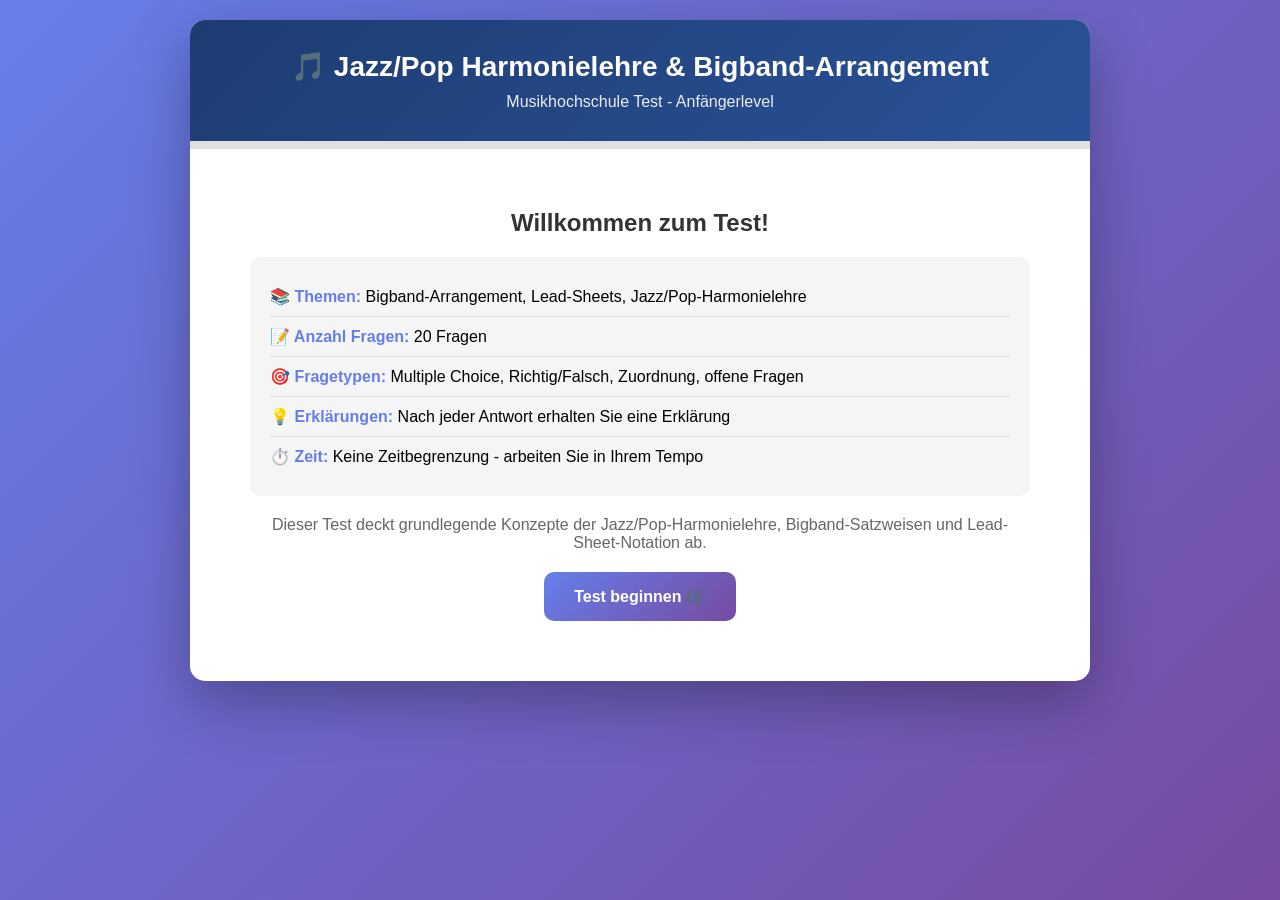
==== commit 9af369e9: "Rename musikhochschule_test.html to index.html" ====
--- a/index.html
+++ b/index.html
@@ -3,7 +3,7 @@
 <head>
     <meta charset="UTF-8">
     <meta name="viewport" content="width=device-width, initial-scale=1.0">
-    <title>Jazz/Pop vs. Klassik - Detaillierter Vergleich</title>
+    <title>Jazz/Pop Harmonielehre & Bigband-Arrangement Test</title>
     <style>
         * {
             margin: 0;
@@ -13,1177 +13,834 @@
 
         body {
             font-family: 'Segoe UI', Tahoma, Geneva, Verdana, sans-serif;
-            background: linear-gradient(135deg, #0f2027 0%, #203a43 50%, #2c5364 100%);
+            background: linear-gradient(135deg, #667eea 0%, #764ba2 100%);
             min-height: 100vh;
-            display: flex;
-            justify-content: center;
-            align-items: center;
             padding: 20px;
         }
 
         .container {
+            max-width: 900px;
+            margin: 0 auto;
             background: white;
-            border-radius: 20px;
-            box-shadow: 0 20px 60px rgba(0, 0, 0, 0.5);
-            max-width: 950px;
-            width: 100%;
-            padding: 45px;
-        }
-
-        h1 {
-            background: linear-gradient(135deg, #667eea 0%, #764ba2 100%);
-            -webkit-background-clip: text;
-            -webkit-text-fill-color: transparent;
-            background-clip: text;
+            border-radius: 15px;
+            box-shadow: 0 20px 60px rgba(0,0,0,0.3);
+            overflow: hidden;
+        }
+
+        .header {
+            background: linear-gradient(135deg, #1e3c72 0%, #2a5298 100%);
+            color: white;
+            padding: 30px;
             text-align: center;
+        }
+
+        .header h1 {
+            font-size: 28px;
             margin-bottom: 10px;
-            font-size: 2.4em;
-        }
-
-        .subtitle {
-            text-align: center;
-            color: #666;
-            margin-bottom: 35px;
-            font-size: 1.15em;
-            font-weight: 500;
-        }
-
-        .info-box {
-            background: linear-gradient(135deg, #667eea15 0%, #764ba215 100%);
-            border-left: 4px solid #667eea;
-            padding: 15px;
-            margin-bottom: 25px;
-            border-radius: 8px;
-        }
-
-        .info-box p {
-            color: #444;
-            line-height: 1.6;
-            font-size: 0.95em;
-        }
-
-        .quiz-info {
-            text-align: center;
-            margin-bottom: 25px;
-            color: #666;
-            font-size: 1.1em;
-        }
-
-        .category-badge {
-            display: inline-block;
-            padding: 6px 16px;
-            border-radius: 20px;
-            font-size: 0.85em;
-            font-weight: 600;
-            margin-left: 10px;
-            color: white;
-        }
-
-        .cat-unterschied {
-            background: linear-gradient(135deg, #f093fb 0%, #f5576c 100%);
-        }
-
-        .cat-gemeinsamkeit {
-            background: linear-gradient(135deg, #4facfe 0%, #00f2fe 100%);
-        }
-
-        .cat-nuance {
-            background: linear-gradient(135deg, #fa709a 0%, #fee140 100%);
-        }
-
-        .cat-technik {
-            background: linear-gradient(135deg, #30cfd0 0%, #330867 100%);
-        }
-
-        .cat-praxis {
-            background: linear-gradient(135deg, #a8edea 0%, #fed6e3 100%);
-            color: #333;
-        }
-
-        .cat-geschichte {
-            background: linear-gradient(135deg, #ff9a9e 0%, #fecfef 100%);
-            color: #333;
+        }
+
+        .header p {
+            font-size: 16px;
+            opacity: 0.9;
         }
 
         .progress-bar {
-            width: 100%;
-            height: 12px;
+            height: 8px;
             background: #e0e0e0;
-            border-radius: 6px;
-            margin-bottom: 30px;
-            overflow: hidden;
+            position: relative;
         }
 
         .progress-fill {
             height: 100%;
             background: linear-gradient(90deg, #667eea 0%, #764ba2 100%);
+            transition: width 0.3s ease;
             width: 0%;
-            transition: width 0.3s ease;
-        }
-
-        .question-container {
+        }
+
+        .content {
+            padding: 40px;
+        }
+
+        .start-screen, .question-screen, .result-screen {
+            display: none;
+        }
+
+        .start-screen.active, .question-screen.active, .result-screen.active {
+            display: block;
+        }
+
+        .start-info {
+            text-align: center;
+            padding: 20px;
+        }
+
+        .start-info h2 {
+            color: #333;
+            margin-bottom: 20px;
+        }
+
+        .info-box {
+            background: #f5f5f5;
+            padding: 20px;
+            border-radius: 10px;
+            margin: 20px 0;
+            text-align: left;
+        }
+
+        .info-box ul {
+            list-style: none;
+            padding-left: 0;
+        }
+
+        .info-box li {
+            padding: 10px 0;
+            border-bottom: 1px solid #ddd;
+        }
+
+        .info-box li:last-child {
+            border-bottom: none;
+        }
+
+        .info-box strong {
+            color: #667eea;
+        }
+
+        .question-header {
             margin-bottom: 30px;
         }
 
-        .question {
-            font-size: 1.3em;
-            color: #222;
+        .question-number {
+            color: #667eea;
+            font-size: 14px;
+            font-weight: bold;
+            margin-bottom: 10px;
+        }
+
+        .question-text {
+            font-size: 20px;
+            color: #333;
             margin-bottom: 25px;
-            font-weight: 600;
-            line-height: 1.7;
-        }
-
-        .question-context {
-            font-size: 0.95em;
-            color: #555;
-            font-style: italic;
-            margin-top: 12px;
-            padding: 12px;
-            background: #f8f9fa;
-            border-left: 3px solid #667eea;
-            border-radius: 5px;
             line-height: 1.6;
         }
 
-        .options {
-            display: flex;
-            flex-direction: column;
-            gap: 14px;
-        }
-
-        .option {
+        .answers {
+            margin-bottom: 30px;
+        }
+
+        .answer-option {
             background: #f8f9fa;
             border: 2px solid #e0e0e0;
-            border-radius: 12px;
-            padding: 18px 24px;
+            border-radius: 10px;
+            padding: 15px 20px;
+            margin-bottom: 15px;
             cursor: pointer;
             transition: all 0.3s ease;
-            font-size: 1.05em;
-            line-height: 1.6;
-        }
-
-        .option:hover {
-            background: #e8eeff;
+            display: flex;
+            align-items: center;
+        }
+
+        .answer-option:hover {
+            background: #e3f2fd;
             border-color: #667eea;
             transform: translateX(5px);
-            box-shadow: 0 4px 12px rgba(102, 126, 234, 0.15);
-        }
-
-        .option.selected {
-            background: linear-gradient(135deg, #667eea 0%, #764ba2 100%);
+        }
+
+        .answer-option.selected {
+            background: #667eea;
             color: white;
             border-color: #667eea;
         }
 
-        .option.correct {
-            background: linear-gradient(135deg, #4caf50 0%, #45a049 100%);
+        .answer-option.correct {
+            background: #4caf50;
             color: white;
             border-color: #4caf50;
         }
 
-        .option.incorrect {
-            background: linear-gradient(135deg, #f44336 0%, #e53935 100%);
+        .answer-option.incorrect {
+            background: #f44336;
             color: white;
             border-color: #f44336;
         }
 
-        .option.disabled {
+        .answer-option.disabled {
             cursor: not-allowed;
             opacity: 0.7;
         }
 
-        .buttons {
+        .answer-label {
+            display: inline-block;
+            width: 30px;
+            height: 30px;
+            border-radius: 50%;
+            background: white;
+            color: #667eea;
+            text-align: center;
+            line-height: 30px;
+            font-weight: bold;
+            margin-right: 15px;
+            flex-shrink: 0;
+        }
+
+        .answer-option.selected .answer-label {
+            background: white;
+            color: #667eea;
+        }
+
+        .answer-option.correct .answer-label {
+            background: white;
+            color: #4caf50;
+        }
+
+        .answer-option.incorrect .answer-label {
+            background: white;
+            color: #f44336;
+        }
+
+        .explanation {
+            background: #fff3cd;
+            border-left: 4px solid #ffc107;
+            padding: 15px 20px;
+            margin: 20px 0;
+            border-radius: 5px;
+            display: none;
+        }
+
+        .explanation.show {
+            display: block;
+            animation: slideDown 0.3s ease;
+        }
+
+        .explanation h4 {
+            color: #856404;
+            margin-bottom: 10px;
+        }
+
+        .explanation p {
+            color: #856404;
+            line-height: 1.6;
+        }
+
+        @keyframes slideDown {
+            from {
+                opacity: 0;
+                transform: translateY(-10px);
+            }
+            to {
+                opacity: 1;
+                transform: translateY(0);
+            }
+        }
+
+        .text-input {
+            width: 100%;
+            padding: 15px;
+            border: 2px solid #e0e0e0;
+            border-radius: 10px;
+            font-size: 16px;
+            font-family: inherit;
+            transition: border-color 0.3s ease;
+        }
+
+        .text-input:focus {
+            outline: none;
+            border-color: #667eea;
+        }
+
+        .matching-container {
+            display: grid;
+            grid-template-columns: 1fr 1fr;
+            gap: 20px;
+        }
+
+        .matching-item {
+            background: #f8f9fa;
+            border: 2px solid #e0e0e0;
+            border-radius: 10px;
+            padding: 15px;
+        }
+
+        .matching-select {
+            width: 100%;
+            padding: 10px;
+            border: 2px solid #e0e0e0;
+            border-radius: 5px;
+            margin-top: 10px;
+            font-size: 14px;
+        }
+
+        .button-group {
             display: flex;
             gap: 15px;
             margin-top: 30px;
         }
 
-        button {
+        .btn {
             flex: 1;
-            padding: 16px 32px;
-            font-size: 1.1em;
+            padding: 15px 30px;
             border: none;
-            border-radius: 12px;
+            border-radius: 10px;
+            font-size: 16px;
+            font-weight: bold;
             cursor: pointer;
             transition: all 0.3s ease;
-            font-weight: 600;
-        }
-
-        .btn-next {
+        }
+
+        .btn-primary {
             background: linear-gradient(135deg, #667eea 0%, #764ba2 100%);
             color: white;
         }
 
-        .btn-next:hover {
+        .btn-primary:hover {
             transform: translateY(-2px);
-            box-shadow: 0 6px 20px rgba(102, 126, 234, 0.4);
-        }
-
-        .btn-next:disabled {
-            background: #ccc;
+            box-shadow: 0 10px 20px rgba(102, 126, 234, 0.3);
+        }
+
+        .btn-secondary {
+            background: #6c757d;
+            color: white;
+        }
+
+        .btn-secondary:hover {
+            background: #5a6268;
+        }
+
+        .btn:disabled {
+            opacity: 0.5;
             cursor: not-allowed;
-            transform: none;
-        }
-
-        .result-container {
+        }
+
+        .result-summary {
             text-align: center;
-            display: none;
-        }
-
-        .result-container.show {
-            display: block;
-        }
-
-        .score {
-            font-size: 4.5em;
-            background: linear-gradient(135deg, #667eea 0%, #764ba2 100%);
-            -webkit-background-clip: text;
-            -webkit-text-fill-color: transparent;
-            background-clip: text;
+            padding: 20px;
+        }
+
+        .score-circle {
+            width: 200px;
+            height: 200px;
+            border-radius: 50%;
+            margin: 30px auto;
+            display: flex;
+            align-items: center;
+            justify-content: center;
+            font-size: 48px;
             font-weight: bold;
-            margin: 30px 0;
+            color: white;
+            position: relative;
+        }
+
+        .score-circle.excellent {
+            background: linear-gradient(135deg, #4caf50 0%, #8bc34a 100%);
+        }
+
+        .score-circle.good {
+            background: linear-gradient(135deg, #2196f3 0%, #03a9f4 100%);
+        }
+
+        .score-circle.average {
+            background: linear-gradient(135deg, #ff9800 0%, #ffc107 100%);
+        }
+
+        .score-circle.poor {
+            background: linear-gradient(135deg, #f44336 0%, #e91e63 100%);
         }
 
         .result-message {
-            font-size: 1.5em;
+            font-size: 24px;
             color: #333;
-            margin-bottom: 30px;
-            font-weight: 500;
+            margin: 20px 0;
         }
 
         .result-details {
-            background: #f8f9fa;
-            padding: 28px;
-            border-radius: 12px;
+            background: #f5f5f5;
+            padding: 20px;
+            border-radius: 10px;
             margin: 20px 0;
             text-align: left;
         }
 
-        .result-details p {
-            margin: 12px 0;
-            font-size: 1.1em;
-            color: #444;
-        }
-
-        .category-results {
-            margin-top: 25px;
-            padding-top: 25px;
-            border-top: 2px solid #ddd;
-        }
-
-        .category-item {
-            margin: 10px 0;
-            padding: 12px 15px;
-            background: white;
-            border-radius: 8px;
+        .result-item {
             display: flex;
             justify-content: space-between;
-            align-items: center;
-            box-shadow: 0 2px 8px rgba(0,0,0,0.05);
-        }
-
-        .category-name {
-            font-weight: 600;
-            color: #333;
-        }
-
-        .category-score {
-            color: #667eea;
-            font-weight: 600;
-        }
-
-        .btn-restart {
-            background: linear-gradient(135deg, #667eea 0%, #764ba2 100%);
-            color: white;
-            padding: 16px 50px;
-            font-size: 1.2em;
-            border: none;
-            border-radius: 12px;
-            cursor: pointer;
-            transition: all 0.3s ease;
-            margin-top: 20px;
-        }
-
-        .btn-restart:hover {
-            transform: translateY(-2px);
-            box-shadow: 0 6px 20px rgba(102, 126, 234, 0.4);
-        }
-
-        .feedback {
-            margin-top: 22px;
-            padding: 20px;
-            border-radius: 12px;
-            font-size: 1.05em;
-            display: none;
-            line-height: 1.7;
-        }
-
-        .feedback.show {
-            display: block;
-        }
-
-        .feedback.correct {
-            background: linear-gradient(135deg, #e8f5e9 0%, #c8e6c9 100%);
-            color: #2e7d32;
-            border: 2px solid #4caf50;
-        }
-
-        .feedback.incorrect {
-            background: linear-gradient(135deg, #ffebee 0%, #ffcdd2 100%);
-            color: #c62828;
-            border: 2px solid #f44336;
-        }
-
-        .feedback strong {
-            display: block;
-            margin-bottom: 10px;
-            font-size: 1.15em;
-        }
-
-        .comparison-highlight {
-            background: #fff3cd;
-            padding: 2px 6px;
-            border-radius: 3px;
-            font-weight: 600;
-        }
-
-        @media (max-width: 600px) {
-            .container {
-                padding: 25px;
-            }
-
-            h1 {
-                font-size: 1.8em;
-            }
-
-            .subtitle {
-                font-size: 1em;
-            }
-
-            .question {
-                font-size: 1.15em;
-            }
-
-            .option {
-                font-size: 0.95em;
-                padding: 14px 18px;
+            padding: 10px 0;
+            border-bottom: 1px solid #ddd;
+        }
+
+        .result-item:last-child {
+            border-bottom: none;
+        }
+
+        @media (max-width: 768px) {
+            .content {
+                padding: 20px;
+            }
+
+            .matching-container {
+                grid-template-columns: 1fr;
+            }
+
+            .button-group {
+                flex-direction: column;
             }
         }
     </style>
 </head>
 <body>
     <div class="container">
-        <h1>🎵 Jazz/Pop vs. Klassik 🎼</h1>
-        <div class="subtitle">Detaillierter Vergleich: Unterschiede & Gemeinsamkeiten</div>
-        
-        <div class="info-box">
-            <p><strong>Über dieses Quiz:</strong> Dieses Quiz untersucht präzise Unterschiede UND Gemeinsamkeiten zwischen Jazz/Pop und klassischer Musik. Es geht um Notation, Improvisation, Harmonik, Form, Performance-Praxis und historische Entwicklungen.</p>
+        <div class="header">
+            <h1>🎵 Jazz/Pop Harmonielehre & Bigband-Arrangement</h1>
+            <p>Musikhochschule Test - Anfängerlevel</p>
         </div>
         
-        <div class="quiz-container">
-            <div class="quiz-info">
-                <p>Frage <span id="current-question">1</span> von <span id="total-questions">45</span>
-                <span class="category-badge" id="category-badge">Kategorie</span>
-                </p>
+        <div class="progress-bar">
+            <div class="progress-fill" id="progressBar"></div>
+        </div>
+
+        <div class="content">
+            <!-- Start Screen -->
+            <div class="start-screen active" id="startScreen">
+                <div class="start-info">
+                    <h2>Willkommen zum Test!</h2>
+                    <div class="info-box">
+                        <ul>
+                            <li><strong>📚 Themen:</strong> Bigband-Arrangement, Lead-Sheets, Jazz/Pop-Harmonielehre</li>
+                            <li><strong>📝 Anzahl Fragen:</strong> 20 Fragen</li>
+                            <li><strong>🎯 Fragetypen:</strong> Multiple Choice, Richtig/Falsch, Zuordnung, offene Fragen</li>
+                            <li><strong>💡 Erklärungen:</strong> Nach jeder Antwort erhalten Sie eine Erklärung</li>
+                            <li><strong>⏱️ Zeit:</strong> Keine Zeitbegrenzung - arbeiten Sie in Ihrem Tempo</li>
+                        </ul>
+                    </div>
+                    <p style="color: #666; margin: 20px 0;">
+                        Dieser Test deckt grundlegende Konzepte der Jazz/Pop-Harmonielehre, 
+                        Bigband-Satzweisen und Lead-Sheet-Notation ab.
+                    </p>
+                    <button class="btn btn-primary" onclick="startTest()">Test beginnen 🎼</button>
+                </div>
             </div>
-            
-            <div class="progress-bar">
-                <div class="progress-fill" id="progress"></div>
+
+            <!-- Question Screen -->
+            <div class="question-screen" id="questionScreen">
+                <div class="question-header">
+                    <div class="question-number" id="questionNumber">Frage 1 von 20</div>
+                    <div class="question-text" id="questionText"></div>
+                </div>
+
+                <div class="answers" id="answersContainer"></div>
+
+                <div class="explanation" id="explanation">
+                    <h4>💡 Erklärung:</h4>
+                    <p id="explanationText"></p>
+                </div>
+
+                <div class="button-group">
+                    <button class="btn btn-secondary" onclick="previousQuestion()" id="prevBtn" disabled>← Zurück</button>
+                    <button class="btn btn-primary" onclick="checkAnswer()" id="checkBtn">Antwort prüfen</button>
+                    <button class="btn btn-primary" onclick="nextQuestion()" id="nextBtn" style="display:none;">Weiter →</button>
+                </div>
             </div>
-            
-            <div class="question-container">
-                <div class="question" id="question"></div>
-                <div class="options" id="options"></div>
-                <div class="feedback" id="feedback"></div>
-            </div>
-            
-            <div class="buttons">
-                <button class="btn-next" id="next-btn" disabled>Nächste Frage</button>
+
+            <!-- Result Screen -->
+            <div class="result-screen" id="resultScreen">
+                <div class="result-summary">
+                    <h2>Test abgeschlossen! 🎉</h2>
+                    <div class="score-circle" id="scoreCircle">
+                        <span id="scorePercentage">0%</span>
+                    </div>
+                    <div class="result-message" id="resultMessage"></div>
+                    
+                    <div class="result-details">
+                        <div class="result-item">
+                            <span><strong>Richtige Antworten:</strong></span>
+                            <span id="correctCount">0</span>
+                        </div>
+                        <div class="result-item">
+                            <span><strong>Falsche Antworten:</strong></span>
+                            <span id="incorrectCount">0</span>
+                        </div>
+                        <div class="result-item">
+                            <span><strong>Gesamtpunktzahl:</strong></span>
+                            <span id="totalScore">0/20</span>
+                        </div>
+                        <div class="result-item">
+                            <span><strong>Prozentsatz:</strong></span>
+                            <span id="percentageScore">0%</span>
+                        </div>
+                    </div>
+
+                    <button class="btn btn-primary" onclick="restartTest()">Test wiederholen 🔄</button>
+                </div>
             </div>
         </div>
-
-        <div class="result-container" id="result-container">
-            <h2>Quiz Abgeschlossen! 🎊</h2>
-            <div class="score" id="score"></div>
-            <div class="result-message" id="result-message"></div>
-            <div class="result-details">
-                <p><strong>Richtig beantwortet:</strong> <span id="correct-count"></span></p>
-                <p><strong>Falsch beantwortet:</strong> <span id="incorrect-count"></span></p>
-                <p><strong>Genauigkeit:</strong> <span id="accuracy"></span>%</p>
-                <div class="category-results">
-                    <p><strong>Leistung nach Themenbereich:</strong></p>
-                    <div id="category-breakdown"></div>
-                </div>
-            </div>
-            <button class="btn-restart" id="restart-btn">Quiz neu starten</button>
-        </div>
     </div>
 
     <script>
-        const quizData = [
-            // NOTATION & SCHRIFTLICHKEIT
-            {
-                question: "Wie unterscheiden sich Jazz/Pop und Klassik in der Rolle der Notation?",
-                context: "Betrachten Sie die Funktion von Noten in beiden Genres.",
-                options: [
-                    "Beide verwenden Notation identisch als exakte Vorschrift",
-                    "Pop verwendet mehr Notation als Klassik",
-                    "Jazz verwendet keine Notation, Klassik immer vollständig notiert",
-                    "Klassik: Notation als präzise Anweisung; Jazz/Pop: Notation als Rahmen mit Improvisationsfreiheit"
-                ],
-                correct: 3,
-                category: "Unterschied",
-                explanation: "In der Klassik ist die Notation eine <span class='comparison-highlight'>präzise Vorschrift</span> für die Interpretation. In Jazz/Pop dient sie oft als <span class='comparison-highlight'>Gerüst</span> (Lead Sheet mit Akkordfolgen), das Raum für Improvisation und individuelle Interpretation lässt. Beide nutzen Notation, aber mit unterschiedlichem Verbindlichkeitsgrad."
-            },
-            {
-                question: "Welche Gemeinsamkeit teilen Jazz/Pop und Klassik bezüglich Notation?",
-                options: [
-                    "Beide notieren nie Dynamik",
-                    "Beide verwenden das gleiche westliche Notationssystem mit 5 Linien",
-                    "Beide verwenden ausschließlich Tabulaturen",
-                    "Beide verzichten komplett auf geschriebene Noten"
+        const questions = [
+            {
+                type: 'multiple-choice',
+                question: 'Was ist die typische Besetzung einer traditionellen Bigband?',
+                options: [
+                    '5 Saxophone, 4 Trompeten, 4 Posaunen, Rhythmusgruppe',
+                    '3 Saxophone, 3 Trompeten, 2 Posaunen, Rhythmusgruppe',
+                    '4 Saxophone, 3 Trompeten, 3 Posaunen, Rhythmusgruppe',
+                    '6 Saxophone, 5 Trompeten, 5 Posaunen, Rhythmusgruppe'
+                ],
+                correct: 0,
+                explanation: 'Die klassische Bigband-Besetzung umfasst 5 Saxophone (2 Alt, 2 Tenor, 1 Bariton), 4 Trompeten, 4 Posaunen und eine Rhythmusgruppe (Piano, Bass, Schlagzeug, evtl. Gitarre). Dies ist die Standard-Besetzung seit der Swing-Ära.'
+            },
+            {
+                type: 'true-false',
+                question: 'Ein Lead-Sheet enthält typischerweise nur Melodie, Akkord-Symbole und Text, aber keine ausgeschriebenen Begleitstimmen.',
+                options: ['Richtig', 'Falsch'],
+                correct: 0,
+                explanation: 'Richtig! Ein Lead-Sheet ist eine vereinfachte Notation, die nur die wesentlichen Informationen enthält: Melodie, Akkordsymbole (Chord Symbols) und ggf. Text. Die Begleitung wird von den Musikern improvisiert bzw. interpretiert.'
+            },
+            {
+                type: 'multiple-choice',
+                question: 'Welche Akkordbezeichnung steht für einen Dur-Septakkord?',
+                options: [
+                    'Cmaj7 oder CΔ7',
+                    'C7',
+                    'Cm7',
+                    'Cdim7'
+                ],
+                correct: 0,
+                explanation: 'Cmaj7 oder CΔ7 bezeichnet einen Dur-Septakkord (C-E-G-H). C7 wäre ein Dominant-Septakkord (mit kleiner Septime), Cm7 ein Moll-Septakkord und Cdim7 ein verminderter Septakkord.'
+            },
+            {
+                type: 'multiple-choice',
+                question: 'Was bedeutet "Soli" in einem Bigband-Arrangement?',
+                options: [
+                    'Ein improvisiertes Solo eines einzelnen Musikers',
+                    'Ein ausgeschriebener Abschnitt, den eine ganze Sektion unisono spielt',
+                    'Ein geschriebener harmonisierter Abschnitt für eine Instrumentengruppe',
+                    'Ein sehr leiser Abschnitt'
+                ],
+                correct: 2,
+                explanation: 'Ein "Soli" (Plural von Solo) ist ein ausgeschriebener, meist harmonisierter Abschnitt für eine komplette Instrumentengruppe (z.B. Saxophon-Soli). Im Gegensatz zum improvisierten Solo ist dies notiert und wird von mehreren Musikern gemeinsam gespielt.'
+            },
+            {
+                type: 'true-false',
+                question: 'Die II-V-I Kadenz ist eine der wichtigsten harmonischen Progressionen im Jazz.',
+                options: ['Richtig', 'Falsch'],
+                correct: 0,
+                explanation: 'Absolut richtig! Die II-V-I Kadenz (z.B. Dm7 - G7 - Cmaj7 in C-Dur) ist die fundamentalste Akkordfolge im Jazz. Sie erscheint in unzähligen Standards und bildet die Basis für viele Improvisationen.'
+            },
+            {
+                type: 'multiple-choice',
+                question: 'Welche Instrumentengruppe übernimmt in einer Bigband typischerweise die Melodie in den Tutti-Passagen?',
+                options: [
+                    'Die Posaunen',
+                    'Die Trompeten',
+                    'Die Saxophone',
+                    'Die Rhythmusgruppe'
                 ],
                 correct: 1,
-                category: "Gemeinsamkeit",
-                explanation: "Eine wichtige <span class='comparison-highlight'>Gemeinsamkeit</span>: Beide Genres nutzen das traditionelle westliche Notensystem mit 5 Linien, Notenschlüsseln, Takt- und Tonartangaben. Dies ermöglicht gegenseitiges Verständnis und Austausch zwischen den Genres."
-            },
-            {
-                question: "Was ist ein wesentlicher Unterschied in der Detailgenauigkeit der Notation?",
-                options: [
-                    "Pop verzichtet komplett auf Notenschrift",
-                    "Klassik notiert oft Artikulation, Dynamik, Tempo präzise; Jazz/Pop oft nur Melodie + Akkorde",
-                    "Jazz notiert mehr Details als Klassik",
-                    "Beide notieren immer gleich detailliert"
+                explanation: 'Die Trompeten spielen typischerweise die Melodie in Tutti-Passagen aufgrund ihrer durchsetzungsfähigen, hellen Klangfarbe. Saxophone übernehmen oft harmonische Füllstimmen oder Gegenmelodien, während Posaunen die tiefen Harmonien und Basslinien unterstützen.'
+            },
+            {
+                type: 'multiple-choice',
+                question: 'Was ist ein "Turnaround" in der Jazz-Harmonielehre?',
+                options: [
+                    'Eine schnelle Tempoänderung',
+                    'Eine kurze Akkordfolge am Ende eines Formteils, die zur Wiederholung führt',
+                    'Ein rhythmisches Pattern',
+                    'Eine Spieltechnik für Bläser'
                 ],
                 correct: 1,
-                category: "Unterschied",
-                explanation: "Klassische Partituren enthalten <span class='comparison-highlight'>detaillierte Angaben</span> zu Artikulation (staccato, legato), Dynamik (pp-ff), Phrasierung, Fingersätzen. Jazz/Pop-Charts (Lead Sheets) zeigen oft nur <span class='comparison-highlight'>Melodie und Akkordsymbole</span>, der Rest wird vom Musiker gestaltet."
-            },
-
-            // IMPROVISATION
-            {
-                question: "Wie unterscheidet sich die Rolle der Improvisation?",
-                options: [
-                    "Klassik improvisiert mehr als Jazz",
-                    "Keine der beiden Richtungen improvisiert",
-                    "Jazz/Pop: zentral und erwartet; Klassik: historisch vorhanden, heute meist nicht praktiziert",
-                    "Beide improvisieren gleich viel"
+                explanation: 'Ein Turnaround ist eine kurze harmonische Phrase (meist 2-4 Takte), die am Ende eines Abschnitts steht und musikalisch zur Wiederholung oder zum nächsten Chorus überleitet. Klassisch: I-VI-II-V (z.B. C-Am7-Dm7-G7).'
+            },
+            {
+                type: 'true-false',
+                question: 'In einem Lead-Sheet werden Dynamik und Artikulation detailliert notiert.',
+                options: ['Richtig', 'Falsch'],
+                correct: 1,
+                explanation: 'Falsch! Lead-Sheets sind bewusst minimalistisch gehalten und enthalten in der Regel keine oder nur wenige Angaben zu Dynamik und Artikulation. Diese Interpretationsdetails werden von den Musikern selbst gestaltet.'
+            },
+            {
+                type: 'multiple-choice',
+                question: 'Welche Akkorderweiterung kennzeichnet einen Dominant-Sept-Akkord mit alterierter None?',
+                options: [
+                    'G7(♭9) oder G7(#9)',
+                    'G7(♭5)',
+                    'Gmaj7(9)',
+                    'G7sus4'
+                ],
+                correct: 0,
+                explanation: 'Alterierte Nonen werden als ♭9 (kleine None) oder #9 (übermäßige None) notiert, z.B. G7(♭9) oder G7(#9). Diese Tensions erzeugen einen charakteristisch "scharfen" Klang und werden häufig in der Auflösung zu Moll-Akkorden verwendet.'
+            },
+            {
+                type: 'multiple-choice',
+                question: 'Was bedeutet "Drop 2" Voicing in der Bigband-Arrangiertechnik?',
+                options: [
+                    'Das Weglassen des zweiten Tons',
+                    'Das Herabsetzen der zweithöchsten Stimme um eine Oktave',
+                    'Das Spielen nur von zwei Stimmen',
+                    'Eine dynamische Anweisung'
+                ],
+                correct: 1,
+                explanation: 'Bei "Drop 2" Voicing wird die zweithöchste Stimme eines geschlossenen Akkords (Close Voicing) um eine Oktave nach unten versetzt. Dies erweitert den Stimmumfang und erzeugt einen offeneren, volleren Klang - eine Standardtechnik im Bigband-Arrangement.'
+            },
+            {
+                type: 'true-false',
+                question: 'Die Blue Notes (♭3, ♭5, ♭7) sind charakteristische Tonhöhen in der Blues- und Jazz-Skala.',
+                options: ['Richtig', 'Falsch'],
+                correct: 0,
+                explanation: 'Richtig! Blue Notes sind die erniedrigte Terz (♭3), verminderte Quinte (♭5) und kleine Septime (♭7). Sie geben Blues und Jazz ihren charakteristischen, "schmutzigen" Sound und stammen aus der afroamerikanischen Musiktradition.'
+            },
+            {
+                type: 'multiple-choice',
+                question: 'Welche Funktion hat die "Rhythmusgruppe" in einer Bigband?',
+                options: [
+                    'Nur die rhythmische Begleitung',
+                    'Harmonische und rhythmische Grundlage sowie Unterstützung der Soli',
+                    'Melodieführung in allen Stücken',
+                    'Ausschließlich Solofunktion'
+                ],
+                correct: 1,
+                explanation: 'Die Rhythmusgruppe (Piano, Bass, Schlagzeug, evtl. Gitarre) bildet das harmonische und rhythmische Fundament der Bigband. Sie begleitet sowohl Tutti-Passagen als auch Soli, gibt den harmonischen Rahmen vor und sorgt für den "Groove".'
+            },
+            {
+                type: 'multiple-choice',
+                question: 'Was ist ein "Shout Chorus" in einem Bigband-Arrangement?',
+                options: [
+                    'Ein gesungener Refrain',
+                    'Ein sehr leiser Abschnitt',
+                    'Ein kraftvoller, klimaktischer Tutti-Abschnitt gegen Ende eines Stücks',
+                    'Ein Schlagzeug-Solo'
                 ],
                 correct: 2,
-                category: "Unterschied",
-                explanation: "Im Jazz ist Improvisation <span class='comparison-highlight'>Kern der Kunstform</span> - Soli über Akkordfolgen sind essenziell. In der Klassik gab es Improvisationstradition (Bach, Mozart, Liszt), heute wird aber meist <span class='comparison-highlight'>streng nach Noten</span> gespielt. Historisch gesehen ist dies ein kultureller Wandel, kein absoluter Gegensatz."
-            },
-            {
-                question: "Welche Gemeinsamkeit existiert bezüglich Improvisation historisch?",
-                options: [
-                    "Nur Jazz hat Improvisation erfunden",
-                    "Improvisation ist in Klassik verboten",
-                    "Beide Traditionen hatten/haben Improvisationspraktiken",
-                    "Keine der beiden hat jemals improvisiert"
-                ],
-                correct: 2,
-                category: "Gemeinsamkeit",
-                explanation: "<span class='comparison-highlight'>Wichtige Gemeinsamkeit</span>: Barock- und Klassik-Meister (Bach, Mozart, Beethoven) waren brillante Improvisatoren. Kadenzen in Konzerten waren Improvisationsräume. Jazz führt diese Tradition fort. Der Unterschied ist eher <span class='comparison-highlight'>zeitlich</span> als grundsätzlich."
-            },
-            {
-                question: "Was ist der Unterschied in der Art der Improvisation?",
-                options: [
-                    "Jazz improvisiert nur rhythmisch",
-                    "Kein Unterschied in der Art",
-                    "Jazz: über Akkordprogressionen und Skalen; Klassik (historisch): über harmonische Gerüste und Verzierungen",
-                    "Klassik improvisiert nur melodisch"
-                ],
-                correct: 2,
-                category: "Nuance",
-                explanation: "Jazz-Improvisation basiert auf <span class='comparison-highlight'>Akkordfolgen, Skalen und Modi</span> (Changes). Historische klassische Improvisation nutzte <span class='comparison-highlight'>harmonische Gerüste, Verzierungen und Figurationen</span>. Beide Ansätze sind harmonisch fundiert, aber mit unterschiedlichen Schwerpunkten."
-            },
-
-            // HARMONIK
-            {
-                question: "Wie unterscheidet sich die Harmonik grundlegend?",
-                options: [
-                    "Jazz verwendet keine Harmonik",
-                    "Beide verwenden identische Harmonik",
-                    "Klassik ist harmonisch komplexer als Jazz",
-                    "Klassik: funktionale Harmonik (T-S-D); Jazz/Pop: erweiterte Akkorde, Quartenschichtungen, Modalität"
-                ],
-                correct: 3,
-                category: "Unterschied",
-                explanation: "Klassische Harmonik basiert auf <span class='comparison-highlight'>funktionaler Harmonik</span> (Tonika-Subdominante-Dominante). Jazz erweitert dies mit <span class='comparison-highlight'>Septim-, Non-, Undezim-Akkorden</span>, Alterationen, modaler Harmonik und Quartenschichtungen. Jazz ist harmonisch oft komplexer und chromatischer."
-            },
-            {
-                question: "Welche harmonische Gemeinsamkeit teilen beide?",
-                options: [
-                    "Beide verwenden ausschließlich Atonalität",
-                    "Keine harmonischen Gemeinsamkeiten",
-                    "Beide basieren auf dem tonalen System und Dur/Moll-Tonalität",
-                    "Beide vermeiden Kadenzen"
-                ],
-                correct: 2,
-                category: "Gemeinsamkeit",
-                explanation: "<span class='comparison-highlight'>Fundamentale Gemeinsamkeit</span>: Beide Genres wurzeln im <span class='comparison-highlight'>tonalen System</span> mit Dur/Moll-Tonalität. Selbst komplexe Jazz-Harmonik referenziert Tonika-Dominante-Beziehungen. Die 12-Ton-Chromatik ist die gemeinsame Basis."
-            },
-            {
-                question: "Was ist charakteristisch für Jazz-Harmonik im Vergleich zur klassischen?",
-                options: [
-                    "Klassik verwendet mehr Dissonanzen",
-                    "Jazz harmonisiert einstimmig",
-                    "Jazz nutzt häufiger Sekundärdominanten, Substitutionen und erweiterte Akkorde",
-                    "Jazz vermeidet Akkorde komplett"
-                ],
-                correct: 2,
-                category: "Unterschied",
-                explanation: "Jazz nutzt intensiv <span class='comparison-highlight'>II-V-I-Progressionen, Tritonus-Substitutionen, erweiterte Terzen (9,11,13)</span> und Reharmonisation. Klassik hat klarere funktionale Hierarchien. Jazz-Harmonik ist 'vertikaler' mit mehr simultanen Dissonanzen."
-            },
-            {
-                question: "Welche Rolle spielen Dissonanzen in beiden Genres?",
-                options: [
-                    "Beide behandeln Dissonanzen identisch",
-                    "Jazz verwendet keine Dissonanzen",
-                    "Klassik vermeidet Dissonanzen komplett",
-                    "Klassik: Dissonanzen werden vorbereitet und aufgelöst; Jazz: Dissonanzen als Farbklänge"
-                ],
-                correct: 3,
-                category: "Nuance",
-                explanation: "In der Klassik werden Dissonanzen traditionell <span class='comparison-highlight'>vorbereitet, gehalten und aufgelöst</span> (Vorhaltslehre). Im Jazz sind Dissonanzen oft <span class='comparison-highlight'>Klangfarben ohne Auflösungszwang</span> (maj7, #11, b9). Moderne Klassik (20. Jh.) nähert sich Jazz-Dissonanzbehandlung an."
-            },
-
-            // RHYTHMIK & GROOVE
-            {
-                question: "Was ist der Hauptunterschied in der Rhythmik?",
-                options: [
-                    "Jazz verwendet keine Rhythmik",
-                    "Beide haben identische Rhythmik",
-                    "Jazz/Pop: Swing, Synkopen, Off-Beat-Betonung; Klassik: meist metrisch klare Betonung",
-                    "Klassik hat mehr Synkopen als Jazz"
-                ],
-                correct: 2,
-                category: "Unterschied",
-                explanation: "Jazz zeichnet sich durch <span class='comparison-highlight'>Swing-Feeling, Synkopen, Off-Beat-Akzente</span> aus. Pop nutzt repetitive Grooves. Klassik hat meist <span class='comparison-highlight'>metrisch klarere Strukturen</span> mit Betonung auf Zählzeiten. Ausnahmen: Strawinsky, Bartók nutzten komplexe Rhythmik."
-            },
-            {
-                question: "Welche rhythmische Gemeinsamkeit existiert?",
-                options: [
-                    "Jazz verwendet keine Taktarten",
-                    "Klassik kennt keinen Rhythmus",
-                    "Beide verwenden Taktarten und metrische Organisation",
-                    "Beide spielen nur ohne Takt"
-                ],
-                correct: 2,
-                category: "Gemeinsamkeit",
-                explanation: "<span class='comparison-highlight'>Gemeinsame Basis</span>: Beide nutzen <span class='comparison-highlight'>Taktarten (4/4, 3/4, 6/8 etc.)</span> und metrische Organisation. Die Notation von Rhythmen folgt denselben Prinzipien (Viertelnoten, Achtel, Pausen etc.)."
-            },
-            {
-                question: "Was ist der 'Swing' im Jazz und wie unterscheidet er sich von klassischer Rhythmik?",
-                options: [
-                    "Klassik kennt nur Swing-Rhythmen",
-                    "Swing: ungleiche Achtelteilung (lang-kurz); Klassik: meist gleiche Achtelteilung",
-                    "Swing bedeutet sehr langsames Tempo",
-                    "Kein Unterschied vorhanden"
+                explanation: 'Ein "Shout Chorus" ist ein energiegeladener, oft finaler Tutti-Abschnitt, in dem die ganze Band zusammen spielt. Er ist typischerweise laut, rhythmisch intensiv und bildet den Höhepunkt eines Arrangements. Der Begriff kommt von der "rufenden" Qualität der Bläser.'
+            },
+            {
+                type: 'true-false',
+                question: 'Akkordsymbole wie "C/E" bedeuten einen C-Dur Akkord mit E im Bass.',
+                options: ['Richtig', 'Falsch'],
+                correct: 0,
+                explanation: 'Richtig! Die Notation "C/E" (gesprochen: "C über E" oder "C slash E") bezeichnet einen C-Dur Akkord mit E als Basston - also eine erste Umkehrung. Dies ist eine gängige Notation in Lead-Sheets für Bassumkehrungen.'
+            },
+            {
+                type: 'multiple-choice',
+                question: 'Welche Skala wird typischerweise über einen Moll7-Akkord in der II. Stufe (Dm7 in C-Dur) verwendet?',
+                options: [
+                    'D-Melodisch Moll',
+                    'D-Dorisch',
+                    'D-Harmonisch Moll',
+                    'D-Natürlich Moll (Äolisch)'
                 ],
                 correct: 1,
-                category: "Nuance",
-                explanation: "Im Jazz werden Achtel im Swing <span class='comparison-highlight'>ungleich gespielt</span> (etwa Triolenfühlung: lang-kurz-lang-kurz). In der Klassik werden Achtel meist <span class='comparison-highlight'>exakt gleich</span> gespielt. Dies erzeugt das charakteristische 'Grooven' des Jazz."
-            },
-            {
-                question: "Welche Rolle spielt Polyrhythmik?",
-                options: [
-                    "Nur Jazz nutzt Polyrhythmik",
-                    "Beide können Polyrhythmik nutzen, aber mit unterschiedlichen Ursprüngen (Klassik: z.B. 3:2, Jazz: afrikanische Wurzeln)",
-                    "Keine von beiden nutzt Polyrhythmik",
-                    "Nur Klassik nutzt Polyrhythmik"
+                explanation: 'Über einen II-Stufen Moll7-Akkord (Dm7 in C-Dur) wird typischerweise die dorische Skala verwendet (D-E-F-G-A-H-C-D). Die dorische Skala hat eine große Sexte (H), was den charakteristischen Jazz-Moll-Sound erzeugt und gut zur V-I Auflösung führt.'
+            },
+            {
+                type: 'multiple-choice',
+                question: 'Was bedeutet "Plunger" als Spielanweisung für Blechbläser?',
+                options: [
+                    'Ein bestimmter Dämpfer (wie ein Saugglocken-Gummi)',
+                    'Sehr laut spielen',
+                    'Eine rhythmische Figur',
+                    'Eine spezielle Atemtechnik'
+                ],
+                correct: 0,
+                explanation: 'Ein "Plunger" ist ein Dämpfer aus Gummi (sieht aus wie ein Pümpel/Saugglocke), der vor den Schalltrichter gehalten wird. Durch Öffnen und Schließen entstehen die charakteristischen "Wah-Wah" Effekte, die typisch für Duke Ellington und traditionellen Jazz sind.'
+            },
+            {
+                type: 'true-false',
+                question: 'Ein Sus4-Akkord (z.B. C7sus4) ersetzt die Terz durch die Quarte.',
+                options: ['Richtig', 'Falsch'],
+                correct: 0,
+                explanation: 'Richtig! Bei einem Sus4-Akkord (Suspended 4th) wird die Terz durch die Quarte ersetzt. C7sus4 besteht aus C-F-G-B♭ (statt C-E-G-B♭). Der sus4-Klang erzeugt Spannung, die sich oft zur normalen Terz auflöst.'
+            },
+            {
+                type: 'multiple-choice',
+                question: 'Welche Notation zeigt in einem Lead-Sheet an, dass ein Akkord über mehrere Takte gehalten werden soll?',
+                options: [
+                    'Wiederholungszeichen',
+                    'Schrägstriche (/) in den folgenden Takten oder einfach keine neuen Akkordsymbole',
+                    'Fermate',
+                    'Bindebogen'
                 ],
                 correct: 1,
-                category: "Gemeinsamkeit",
-                explanation: "<span class='comparison-highlight'>Beide nutzen Polyrhythmik</span>: Klassik durch Hemiolen (3:2 in Barock/Romantik), Jazz durch afrikanische Wurzeln (Cross-Rhythms, Clave-Patterns). Unterschiedliche kulturelle Quellen, ähnliches Ergebnis."
-            },
-
-            // FORM & STRUKTUR
-            {
-                question: "Wie unterscheiden sich formale Strukturen?",
-                options: [
-                    "Pop verwendet Sonatenform",
-                    "Klassik: komplexe Großformen (Sonate, Fuge); Jazz/Pop: meist kürzere Formen (AABA, 12-Bar Blues)",
-                    "Jazz hat längere Formen als Klassik",
-                    "Klassik kennt keine Formen"
+                explanation: 'In Lead-Sheets zeigen entweder Schrägstriche (/) oder das Fehlen neuer Akkordsymbole an, dass der vorherige Akkord weiterhin gilt. Ein Schrägstrich steht oft für einen ganzen Taktschlag mit dem aktuellen Akkord.'
+            },
+            {
+                type: 'multiple-choice',
+                question: 'Was ist "Comping" in der Jazz-Terminologie?',
+                options: [
+                    'Das Komponieren von Stücken',
+                    'Die rhythmisch-harmonische Begleitung, besonders durch Piano oder Gitarre',
+                    'Das Zusammenstellen einer Band',
+                    'Eine Kompressionstechnik in der Tontechnik'
                 ],
                 correct: 1,
-                category: "Unterschied",
-                explanation: "Klassik entwickelte <span class='comparison-highlight'>großdimensionierte Formen</span> (Sonatensatzform, Fuge, Rondo, Variationen). Jazz/Pop bevorzugt <span class='comparison-highlight'>kompaktere Formen</span> (AABA, 12-Bar Blues, Vers-Refrain). Klassische Werke dauern oft 20-60 Minuten, Pop-Songs 3-5 Minuten."
-            },
-            {
-                question: "Welche formale Gemeinsamkeit existiert?",
-                options: [
-                    "Klassik vermeidet jede Struktur",
-                    "Beide nutzen Wiederholung, Kontrast und Variation als Formprinzipien",
-                    "Jazz verwendet keine Wiederholungen",
-                    "Beide haben keine Formstrukturen"
-                ],
-                correct: 1,
-                category: "Gemeinsamkeit",
-                explanation: "<span class='comparison-highlight'>Universelles Formprinzip</span>: Beide nutzen <span class='comparison-highlight'>Wiederholung (A-A), Kontrast (A-B) und Variation (A-A')</span>. AABA im Jazz entspricht der Liedform in Klassik. Das Prinzip 'Exposition-Entwicklung-Wiederkehr' ist übergreifend."
-            },
-            {
-                question: "Was ist charakteristisch für die Formgestaltung in der Performance?",
-                options: [
-                    "Jazz hält sich strikt an die Form",
-                    "Klassik improvisiert die Form",
-                    "Klassik: Form ist durch Komposition festgelegt; Jazz: Form wird in Performance durch Soli erweitert",
-                    "Beide erweitern die Form identisch"
-                ],
-                correct: 2,
-                category: "Nuance",
-                explanation: "In der Klassik ist die Form <span class='comparison-highlight'>komponiert und fixiert</span>. Im Jazz ist das 'Head' (Thema) kurz, aber durch <span class='comparison-highlight'>Solo-Chorus-Runden wird die Form in der Performance erweitert</span> - jede Aufführung kann unterschiedlich lang sein."
-            },
-            {
-                question: "Wie verwenden beide Genres das Variationsprinzip?",
-                options: [
-                    "Beide variieren identisch",
-                    "Jazz variiert nie",
-                    "Klassik: systematische thematische Variation; Jazz: Improvisation als spontane Variation",
-                    "Klassik kennt keine Variationen"
-                ],
-                correct: 2,
-                category: "Nuance",
-                explanation: "Beide nutzen Variation! Klassik: <span class='comparison-highlight'>komponierte Variationswerke</span> (z.B. Goldberg-Variationen). Jazz: <span class='comparison-highlight'>improvisierte Variationen</span> über das Thema (Chorus nach Chorus). Unterschied: geplant vs. spontan."
-            },
-
-            // INSTRUMENTIERUNG & KLANG
-            {
-                question: "Was unterscheidet die Instrumentierung hauptsächlich?",
-                options: [
-                    "Beide verwenden identische Instrumente",
-                    "Jazz nutzt keine modernen Instrumente",
-                    "Klassik verwendet mehr E-Gitarren",
-                    "Klassik: akustische Orchesterinstrumente; Jazz/Pop: oft Verstärkung, E-Gitarre, Synthesizer"
-                ],
-                correct: 3,
-                category: "Unterschied",
-                explanation: "Klassik nutzt traditionell <span class='comparison-highlight'>akustische Instrumente</span> (Streicher, Holz-/Blechbläser, Klavier). Jazz/Pop integriert <span class='comparison-highlight'>verstärkte/elektronische Instrumente</span> (E-Bass, E-Gitarre, Keyboards, Drum-Set). Moderne klassische Musik experimentiert aber auch mit Elektronik."
-            },
-            {
-                question: "Welche Instrumentenfamilie nutzen beide?",
-                options: [
-                    "Jazz verwendet keine Blasinstrumente",
-                    "Beide nutzen Bläser (Saxophon in Jazz, Holz-/Blechbläser in Klassik)",
-                    "Klassik kennt keine Bläser",
-                    "Keine gemeinsamen Instrumente"
-                ],
-                correct: 1,
-                category: "Gemeinsamkeit",
-                explanation: "<span class='comparison-highlight'>Blasinstrumente sind gemeinsam</span>: Trompete, Posaune, Klarinette kommen in beiden vor. Saxophon ist Jazz-typisch, aber Komponisten wie Ravel integrierten es in klassische Werke. Klavier ist in beiden zentral."
-            },
-            {
-                question: "Was ist der Unterschied in der Klangerzeugung?",
-                options: [
-                    "Keine Unterschiede in der Spielweise",
-                    "Klassik nutzt mehr erweiterte Techniken",
-                    "Klassik: traditionelle Spieltechniken; Jazz: erweiterte Techniken (Growl, Plunger, Bends)",
-                    "Jazz nutzt nur traditionelle Techniken"
-                ],
-                correct: 2,
-                category: "Unterschied",
-                explanation: "Jazz entwickelte <span class='comparison-highlight'>spezifische Spielweisen</span>: Growl (Brummen), Plunger-Dämpfer, Bends, Ghost Notes. Klassik nutzt traditionell 'reine' Töne, moderne Klassik (20. Jh.) experimentiert aber mit erweiterten Techniken."
-            },
-            {
-                question: "Welche Rolle spielt das Schlagzeug?",
-                options: [
-                    "Beide nutzen Schlagzeug identisch",
-                    "Jazz/Pop: Drum-Set ist zentral für Groove; Klassik: Pauken/Percussion meist begleitend oder akzentuierend",
-                    "Jazz verwendet kein Schlagzeug",
-                    "Klassik nutzt mehr Schlagzeug als Jazz"
-                ],
-                correct: 1,
-                category: "Unterschied",
-                explanation: "Im Jazz ist das <span class='comparison-highlight'>Drum-Set rhythmisch zentral</span> und interaktiv (Ride-Pattern, Comping). In der Klassik sind <span class='comparison-highlight'>Pauken/Percussion oft akzentuierend</span> oder koloristisch, selten durchgehend präsent. Ausnahme: Moderne Werke."
-            },
-
-            // PERFORMANCE-PRAXIS
-            {
-                question: "Wie unterscheidet sich die Performance-Praxis?",
-                options: [
-                    "Klassik ist komplett spontan",
-                    "Beide sind identisch spontan",
-                    "Jazz ist komplett einstudiert",
-                    "Klassik: meist einstudiert und reproduziert; Jazz: spontane Interaktion und Improvisation"
-                ],
-                correct: 3,
-                category: "Unterschied",
-                explanation: "Klassische Konzerte reproduzieren <span class='comparison-highlight'>einstudierte Interpretationen</span> (Proben, Dirigent). Jazz-Performance ist <span class='comparison-highlight'>spontaner, interaktiver</span> - Musiker hören aufeinander und reagieren. Jede Jazz-Performance ist einzigartig."
-            },
-            {
-                question: "Welche Gemeinsamkeit existiert in der Performance?",
-                options: [
-                    "Jazz erfordert kein Training",
-                    "Beide erfordern hohe technische Virtuosität und jahrelanges Training",
-                    "Klassik braucht keine Technik",
-                    "Keine technischen Anforderungen"
-                ],
-                correct: 1,
-                category: "Gemeinsamkeit",
-                explanation: "<span class='comparison-highlight'>Beide verlangen Exzellenz</span>: Klassik-Musiker trainieren Technik, Interpretation. Jazz-Musiker trainieren Technik, Improvisation, Harmonielehre. Beide benötigen <span class='comparison-highlight'>jahrzehntelanges Studium</span> für Meisterschaft."
-            },
-            {
-                question: "Wie unterscheiden sich Aufführungsorte traditionell?",
-                options: [
-                    "Beide haben identische Aufführungsorte",
-                    "Jazz wird nur in Konzertsälen gespielt",
-                    "Klassik: Konzertsäle mit Sitzplätzen; Jazz: Clubs mit Tischbestuhlung, informeller",
-                    "Klassik wird nur in Clubs gespielt"
-                ],
-                correct: 2,
-                category: "Unterschied",
-                explanation: "Klassik: <span class='comparison-highlight'>formelle Konzertsäle</span> (Stille, Applaus nach Sätzen). Jazz: traditionell <span class='comparison-highlight'>informelle Clubs</span> (Gespräche, Getränke, Applaus nach Soli). Heute gibt es aber Cross-Over: Jazz in Konzertsälen, Klassik in alternativen Räumen."
-            },
-            {
-                question: "Welche Rolle spielt die Publikumsinteraktion?",
-                options: [
-                    "Jazz-Publikum ist komplett still",
-                    "Klassik-Publikum ist interaktiver",
-                    "Beide haben identisches Publikumsverhalten",
-                    "Klassik: Publikum hört still zu; Jazz/Pop: oft aktive Reaktionen während der Performance"
-                ],
-                correct: 3,
-                category: "Unterschied",
-                explanation: "Klassische Konzerte erwarten <span class='comparison-highlight'>Stille und Konzentration</span>. Jazz/Pop erlaubt <span class='comparison-highlight'>Zwischenapplaus, Zurufe ('Yeah!'), Mitwippen</span>. Historisch war aber auch klassische Musik einst interaktiver (Mozart-Zeit)."
-            },
-
-            // AUSBILDUNG & LERNPROZESS
-            {
-                question: "Wie unterscheidet sich die musikalische Ausbildung?",
-                options: [
-                    "Klassik lernt man nur informell",
-                    "Klassik: formale Ausbildung, Konservatorien; Jazz: oft informelles Lernen, Jam Sessions",
-                    "Beide haben identische Ausbildungswege",
-                    "Jazz hat formalere Ausbildung"
-                ],
-                correct: 1,
-                category: "Unterschied",
-                explanation: "Klassik: <span class='comparison-highlight'>strukturierte Ausbildung</span> an Konservatorien, nach Lehrplan. Jazz: traditionell <span class='comparison-highlight'>Meister-Schüler-Prinzip, Learning by Doing</span> in Jam Sessions. Heute gibt es auch Jazz-Studiengänge, aber die Tradition unterscheidet sich."
-            },
-            {
-                question: "Welche Gemeinsamkeit existiert in der Ausbildung?",
-                options: [
-                    "Klassik braucht keine Technik",
-                    "Jazz braucht keine Theorie",
-                    "Beide erfordern Gehörbildung, Theorie und instrumentale Technik",
-                    "Keine gemeinsamen Ausbildungsinhalte"
-                ],
-                correct: 2,
-                category: "Gemeinsamkeit",
-                explanation: "<span class='comparison-highlight'>Beide lehren</span>: Gehörbildung, Musiktheorie, Instrumentaltechnik. Unterschied: Klassik betont Repertoire und Notation, Jazz betont Improvisation und Akkordprogressionen. Beide brauchen <span class='comparison-highlight'>fundierte musikalische Bildung</span>."
-            },
-            {
-                question: "Was ist der Hauptfokus beim Üben?",
-                options: [
-                    "Beide üben identisch",
-                    "Klassik improvisiert beim Üben",
-                    "Jazz übt nur nach Noten",
-                    "Klassik: Perfektion eines Stücks nach Noten; Jazz: Beherrschung von Skalen, Patterns, Transkriptionen"
-                ],
-                correct: 3,
-                category: "Nuance",
-                explanation: "Klassiker üben <span class='comparison-highlight'>spezifische Werke bis zur Perfektion</span>. Jazzer üben <span class='comparison-highlight'>Vokabular (Licks, Scales, Standards)</span> zur flexiblen Anwendung. Klassik: werkzentriert. Jazz: prinzipienzentriert."
-            },
-
-            // KOMPOSITION VS. INTERPRETATION
-            {
-                question: "Wie unterscheidet sich die Rolle des Komponisten/Schöpfers?",
-                options: [
-                    "Jazz-Komponisten schreiben alles vor",
-                    "Keine Unterschiede",
-                    "Klassik: Komponist schafft fertiges Werk; Jazz/Pop: Komponist gibt Rahmen, Performance vollendet es",
-                    "Klassik-Komponisten lassen alles offen"
-                ],
-                correct: 2,
-                category: "Unterschied",
-                explanation: "In der Klassik ist der <span class='comparison-highlight'>Komponist die Hauptautorität</span> - das Werk ist 'fertig'. Im Jazz ist der <span class='comparison-highlight'>Performer Co-Autor</span> - das Stück wird durch Improvisation vollendet. Miles Davis' 'So What': Vorlage + Performance = Kunstwerk."
-            },
-            {
-                question: "Welche Gemeinsamkeit existiert in der Interpretation?",
-                options: [
-                    "Beide spielen mechanisch",
-                    "Jazz hat keine interpretatorischen Freiheiten",
-                    "Beide erfordern interpretatorische Entscheidungen über Ausdruck, Tempo, Dynamik",
-                    "Klassik erlaubt keine Interpretation"
-                ],
-                correct: 2,
-                category: "Gemeinsamkeit",
-                explanation: "<span class='comparison-highlight'>Beide Genres erfordern Interpretation</span>: Klassik interpretiert Tempo, Phrasierung, Ausdruck innerhalb der Notation. Jazz interpretiert das Thema und improvisiert. Beide erfordern <span class='comparison-highlight'>künstlerische Entscheidungen</span>."
-            },
-            {
-                question: "Wie unterscheidet sich das Verhältnis zur Original-Version?",
-                options: [
-                    "Beide sind identisch werkgetreu",
-                    "Jazz strebt Werktreue an",
-                    "Klassik transformiert immer radikal",
-                    "Klassik: Werktreue angestrebt; Jazz: Neuinterpretation und Transformation gewünscht"
-                ],
-                correct: 3,
-                category: "Nuance",
-                explanation: "Klassik: Ideal der <span class='comparison-highlight'>Werktreue</span> zur Komposition. Jazz: <span class='comparison-highlight'>Transformation ist erwünscht</span> - 'My Funny Valentine' hat hunderte verschiedene Versionen. Jazz schätzt Neuinterpretation, Klassik respektiert das Original."
-            },
-
-            // GESCHICHTE & ENTWICKLUNG
-            {
-                question: "Wie unterscheiden sich die historischen Wurzeln?",
-                options: [
-                    "Klassik kommt aus Afrika",
-                    "Jazz kommt aus Europa",
-                    "Klassik: europäische Kunstmusiktradition; Jazz/Pop: afroamerikanische und populäre Traditionen",
-                    "Beide haben identische Ursprünge"
-                ],
-                correct: 2,
-                category: "Unterschied",
-                explanation: "Klassik wurzelt in <span class='comparison-highlight'>europäischer Kirchenmusik und Hofkultur</span> (Mittelalter-Romantik). Jazz entstand aus <span class='comparison-highlight'>afroamerikanischen Traditionen</span> (Blues, Spirituals, Ragtime) im frühen 20. Jh. USA. Pop entwickelte sich aus Folk und kommerzieller Unterhaltungsmusik."
-            },
-            {
-                question: "Welche historische Gemeinsamkeit verbindet beide?",
-                options: [
-                    "Jazz hat keine Entwicklungsgeschichte",
-                    "Beide entwickelten sich durch kulturellen Austausch und gesellschaftliche Veränderungen",
-                    "Klassik veränderte sich nie",
-                    "Beide entstanden im Vakuum ohne Einflüsse"
-                ],
-                correct: 1,
-                category: "Gemeinsamkeit",
-                explanation: "<span class='comparison-highlight'>Beide sind lebendige Traditionen</span>, die sich durch <span class='comparison-highlight'>kulturellen Austausch, Technologie und Gesellschaft</span> entwickelten. Klassik: Barock→Klassik→Romantik→Moderne. Jazz: New Orleans→Swing→Bebop→Free Jazz→Fusion."
-            },
-            {
-                question: "Wie unterscheidet sich die Beziehung zur Tradition?",
-                options: [
-                    "Klassik innoviert mehr als Jazz",
-                    "Beide haben identisches Traditionsverhältnis",
-                    "Klassik: Bewahrung historischer Werke; Jazz: ständige Innovation und Neuerfindung",
-                    "Jazz bewahrt nur historische Aufnahmen"
-                ],
-                correct: 2,
-                category: "Nuance",
-                explanation: "Klassik: <span class='comparison-highlight'>Museums-Funktion</span> - historische Werke werden bewahrt und gespielt (Bach, Mozart leben weiter). Jazz: <span class='comparison-highlight'>ständige Erneuerung</span> - alte Standards werden neu interpretiert, Stile entwickeln sich weiter. Beide wertschätzen Tradition, aber unterschiedlich."
-            },
-
-            // AUFNAHME & MEDIEN
-            {
-                question: "Wie unterscheidet sich die Aufnahmepraxis?",
-                options: [
-                    "Beide haben identische Aufnahmetechniken",
-                    "Jazz macht keine Aufnahmen",
-                    "Klassik: oft Live-Aufnahmen oder mehrere Takes; Jazz: oft spontane Studio-Sessions, wenig Editing",
-                    "Klassik nimmt nur mit Overdubs auf"
-                ],
-                correct: 2,
-                category: "Unterschied",
-                explanation: "Klassische Aufnahmen: oft <span class='comparison-highlight'>perfektionierte Takes mit Editing</span>, Live-Mitschnitte. Jazz: Tradition der <span class='comparison-highlight'>Live-Studio-Sessions</span> (Miles Davis, Coltrane) mit Spontaneität. Pop: hochproduziert mit Overdubs. Unterschiedliche Studio-Philosophien."
-            },
-            {
-                question: "Welche Rolle spielen Aufnahmen in beiden Genres?",
-                options: [
-                    "Keine Rolle in beiden",
-                    "Aufnahmen sind nur in Jazz wichtig",
-                    "Klassik verbietet Aufnahmen",
-                    "Beide nutzen Aufnahmen zur Dokumentation, Verbreitung und als Lernressource"
-                ],
-                correct: 3,
-                category: "Gemeinsamkeit",
-                explanation: "<span class='comparison-highlight'>Beide nutzen Aufnahmen</span>: Klassik dokumentiert interpretatorische Traditionen (Karajan, Bernstein). Jazz-Aufnahmen sind essenzielle Lehrmittel (Transkriptionen). <span class='comparison-highlight'>Beide Genres wurden durch Aufnahmetechnik transformiert</span>."
-            },
-
-            // CROSS-OVER & MODERNE ENTWICKLUNGEN
-            {
-                question: "Wie beeinflussen sich beide Genres heute?",
-                options: [
-                    "Jazz lehnt klassische Einflüsse ab",
-                    "Zunehmende Cross-Over-Projekte: Klassik-Musiker spielen Jazz, Jazz nutzt klassische Kompositionstechniken",
-                    "Klassik ignoriert Jazz komplett",
-                    "Beide Genres bleiben strikt getrennt"
-                ],
-                correct: 1,
-                category: "Gemeinsamkeit",
-                explanation: "<span class='comparison-highlight'>Moderne Verschmelzung</span>: Third Stream, Kammermusik-Jazz (Brad Mehldau), Klassik-Komponisten integrieren Jazz-Harmonik (Bernstein, Gershwin). <span class='comparison-highlight'>Grenzen verschwimmen</span> zunehmend."
-            },
-            {
-                question: "Was ist eine moderne Gemeinsamkeit?",
-                options: [
-                    "Klassik ist Mainstream-Musik",
-                    "Jazz ist populärer als Pop",
-                    "Beide kämpfen um Relevanz in der populären Kultur und suchen neue Publikumsformen",
-                    "Beide dominieren die Charts"
-                ],
-                correct: 2,
-                category: "Gemeinsamkeit",
-                explanation: "<span class='comparison-highlight'>Geteilte Herausforderung</span>: Beide sind heute 'Kunstmusik' und kämpfen gegen kommerzielle Pop-Dominanz. Beide suchen neue Wege: <span class='comparison-highlight'>Streaming, Social Media, Hybrid-Venues</span>. Klassik und Jazz sind kulturell marginalisierter geworden."
-            },
-            {
-                question: "Welche Rolle spielt Kommerz?",
-                options: [
-                    "Alle sind gleich kommerziell",
-                    "Klassik ist am kommerziellsten",
-                    "Pop: stark kommerziell orientiert; Klassik/Jazz: eher künstlerisch orientiert (mit Ausnahmen)",
-                    "Jazz ist die kommerziellste Musik"
-                ],
-                correct: 2,
-                category: "Unterschied",
-                explanation: "Pop-Musik ist <span class='comparison-highlight'>primär marktgetrieben</span> (Charts, Streams, Verkäufe). Klassik/Jazz betonen <span class='comparison-highlight'>künstlerische Integrität</span> über Kommerz (mit Ausnahmen: Crossover-Stars). Unterschiedliche Wertesysteme."
-            },
-
-            // KOMPLEXITÄT & ZUGÄNGLICHKEIT
-            {
-                question: "Wie unterscheidet sich die Zugänglichkeit für Hörer?",
-                options: [
-                    "Jazz ist einfacher als Pop",
-                    "Klassik ist sofort zugänglich",
-                    "Alle sind gleich zugänglich",
-                    "Pop: sofort zugänglich; Klassik/Jazz: oft Kontext und Wissen erforderlich"
-                ],
-                correct: 3,
-                category: "Unterschied",
-                explanation: "Pop ist auf <span class='comparison-highlight'>sofortige Eingängigkeit</span> ausgelegt (Hooks, Refrains). Klassik/Jazz erfordern oft <span class='comparison-highlight'>aktives Hören und Kontext</span> für volle Wertschätzung. Komplexität vs. Zugänglichkeit - unterschiedliche Ziele."
-            },
-            {
-                question: "Welche Gemeinsamkeit existiert bezüglich emotionaler Wirkung?",
-                options: [
-                    "Keine emotionale Wirkung",
-                    "Nur Jazz berührt Emotionen",
-                    "Nur Klassik ist emotional",
-                    "Beide können tiefe emotionale Erlebnisse vermitteln und Publikum berühren"
-                ],
-                correct: 3,
-                category: "Gemeinsamkeit",
-                explanation: "<span class='comparison-highlight'>Universelle Gemeinsamkeit</span>: Beide können <span class='comparison-highlight'>tief berühren, Emotionen wecken, transzendente Erlebnisse</span> schaffen. Beethovens 9. Sinfonie und Coltrane's 'A Love Supreme' wirken auf unterschiedliche Weise, aber beide sind zutiefst bewegend."
-            },
-            {
-                question: "Was ist der Unterschied in der musikalischen Komplexität?",
-                options: [
-                    "Beide sind gleich komplex",
-                    "Klassik ist immer komplexer",
-                    "Unterschiedliche Komplexitätsarten: Klassik oft formal/strukturell, Jazz oft harmonisch/rhythmisch",
-                    "Jazz ist immer einfacher"
-                ],
-                correct: 2,
-                category: "Nuance",
-                explanation: "Komplexität manifestiert sich unterschiedlich: Klassik in <span class='comparison-highlight'>formaler Architektur und Orchestrierung</span>, Jazz in <span class='comparison-highlight'>harmonischer Dichte und improvisatorischer Interaktion</span>. Nicht 'mehr oder weniger', sondern 'anders' komplex."
-            },
-
-            // KULTURELLE BEDEUTUNG
-            {
-                question: "Welche kulturelle Rolle hatten beide historisch?",
-                options: [
-                    "Beide haben keine kulturelle Bedeutung",
-                    "Jazz war immer Hofmusik",
-                    "Klassik: Hof- und Kirchenmusik, Elite; Jazz: Ausdruck sozialer Bewegungen, Arbeiterklasse",
-                    "Beide waren immer Elite-Musik"
-                ],
-                correct: 2,
-                category: "Unterschied",
-                explanation: "Klassik war <span class='comparison-highlight'>Musik der Kirche, Höfe, Bildungsbürgertum</span>. Jazz entstand als <span class='comparison-highlight'>Ausdruck afroamerikanischer Erfahrung, soziale Protest-Musik</span>. Unterschiedliche Klassenkontexte und Funktionen."
-            },
-            {
-                question: "Welche Gemeinsamkeit haben beide als Kunstformen?",
-                options: [
-                    "Jazz ist keine Kunstform",
-                    "Beide sind nur Unterhaltung",
-                    "Nur Klassik ist Kunstmusik",
-                    "Beide werden als ernsthafte Kunstmusik anerkannt, die studiert und analysiert wird"
-                ],
-                correct: 3,
-                category: "Gemeinsamkeit",
-                explanation: "<span class='comparison-highlight'>Beide sind anerkannte Kunstformen</span>: akademisch studiert, kritisch analysiert, in Museen/Archiven bewahrt. Jazz wurde zur <span class='comparison-highlight'>'America's Classical Music'</span>. Beide transzendieren bloße Unterhaltung."
+                explanation: '"Comping" (kurz für "accompanying") bezeichnet die rhythmisch-harmonische Begleitfiguren, die Piano oder Gitarre während Melodie oder Soli spielen. Es beinhaltet das kreative Platzieren von Akkorden im rhythmischen Groove - eine Kunst für sich!'
+            },
+            {
+                type: 'multiple-choice',
+                question: 'In welcher Reihenfolge werden typischerweise die Saxophone in einem Bigband-Satz notiert (von oben nach unten)?',
+                options: [
+                    'Altsax 1, Altsax 2, Tenorsax 1, Tenorsax 2, Baritonsax',
+                    'Tenorsax 1, Tenorsax 2, Altsax 1, Altsax 2, Baritonsax',
+                    'Baritonsax, Tenorsax 1, Tenorsax 2, Altsax 1, Altsax 2',
+                    'Altsax 1, Tenorsax 1, Altsax 2, Tenorsax 2, Baritonsax'
+                ],
+                correct: 0,
+                explanation: 'Die Standard-Reihenfolge in Bigband-Partituren ist: Altsax 1, Altsax 2, Tenorsax 1, Tenorsax 2, Baritonsax (von oben nach unten, hohe zu tiefen Instrumenten). Diese Anordnung folgt der Tonhöhe und ermöglicht übersichtliches Lesen und Arrangieren.'
             }
         ];
 
         let currentQuestion = 0;
         let score = 0;
-        let selectedAnswer = null;
-        let answered = false;
-        let categoryStats = {};
-
-        // Initialize category statistics
-        quizData.forEach(q => {
-            if (!categoryStats[q.category]) {
-                categoryStats[q.category] = { correct: 0, total: 0 };
-            }
-            categoryStats[q.category].total++;
-        });
-
-        const questionEl = document.getElementById('question');
-        const optionsEl = document.getElementById('options');
-        const nextBtn = document.getElementById('next-btn');
-        const progressEl = document.getElementById('progress');
-        const currentQuestionEl = document.getElementById('current-question');
-        const totalQuestionsEl = document.getElementById('total-questions');
-        const feedbackEl = document.getElementById('feedback');
-        const resultContainer = document.getElementById('result-container');
-        const quizContainer = document.querySelector('.quiz-container');
-        const restartBtn = document.getElementById('restart-btn');
-        const categoryBadge = document.getElementById('category-badge');
-
-        totalQuestionsEl.textContent = quizData.length;
+        let userAnswers = [];
+        let answerChecked = false;
+
+        function startTest() {
+            document.getElementById('startScreen').classList.remove('active');
+            document.getElementById('questionScreen').classList.add('active');
+            loadQuestion();
+        }
 
         function loadQuestion() {
-            const current = quizData[currentQuestion];
-            let questionHTML = current.question;
-            
-            if (current.context) {
-                questionHTML += `<div class="question-context">${current.context}</div>`;
-            }
-            
-            questionEl.innerHTML = questionHTML;
-            optionsEl.innerHTML = '';
-            feedbackEl.classList.remove('show', 'correct', 'incorrect');
-            answered = false;
-            selectedAnswer = null;
-            nextBtn.disabled = true;
-
-            // Update category badge
-            categoryBadge.textContent = current.category;
-            categoryBadge.className = 'category-badge cat-' + getCategoryClass(current.category);
-
-            current.options.forEach((option, index) => {
-                const optionEl = document.createElement('div');
-                optionEl.classList.add('option');
-                optionEl.innerHTML = option;
-                optionEl.addEventListener('click', () => selectOption(index, optionEl));
-                optionsEl.appendChild(optionEl);
+            const q = questions[currentQuestion];
+            document.getElementById('questionNumber').textContent = `Frage ${currentQuestion + 1} von ${questions.length}`;
+            document.getElementById('questionText').textContent = q.question;
+            
+            const answersContainer = document.getElementById('answersContainer');
+            answersContainer.innerHTML = '';
+            
+            if (q.type === 'multiple-choice' || q.type === 'true-false') {
+                q.options.forEach((option, index) => {
+                    const answerDiv = document.createElement('div');
+                    answerDiv.className = 'answer-option';
+                    answerDiv.onclick = () => selectAnswer(index);
+                    answerDiv.innerHTML = `
+                        <span class="answer-label">${String.fromCharCode(65 + index)}</span>
+                        <span>${option}</span>
+                    `;
+                    answersContainer.appendChild(answerDiv);
+                });
+            }
+            
+            document.getElementById('explanation').classList.remove('show');
+            document.getElementById('checkBtn').style.display = 'block';
+            document.getElementById('nextBtn').style.display = 'none';
+            document.getElementById('prevBtn').disabled = currentQuestion === 0;
+            
+            answerChecked = false;
+            
+            updateProgressBar();
+        }
+
+        function selectAnswer(index) {
+            if (answerChecked) return;
+            
+            const options = document.querySelectorAll('.answer-option');
+            options.forEach(opt => opt.classList.remove('selected'));
+            options[index].classList.add('selected');
+            userAnswers[currentQuestion] = index;
+        }
+
+        function checkAnswer() {
+            if (userAnswers[currentQuestion] === undefined) {
+                alert('Bitte wählen Sie eine Antwort aus!');
+                return;
+            }
+            
+            answerChecked = true;
+            const q = questions[currentQuestion];
+            const options = document.querySelectorAll('.answer-option');
+            
+            options.forEach((opt, index) => {
+                opt.classList.add('disabled');
+                if (index === q.correct) {
+                    opt.classList.add('correct');
+                }
+                if (index === userAnswers[currentQuestion] && index !== q.correct) {
+                    opt.classList.add('incorrect');
+                }
             });
-
-            currentQuestionEl.textContent = currentQuestion + 1;
-            updateProgress();
-        }
-
-        function getCategoryClass(category) {
-            const mapping = {
-                'Unterschied': 'unterschied',
-                'Gemeinsamkeit': 'gemeinsamkeit',
-                'Nuance': 'nuance',
-                'Technik': 'technik',
-                'Praxis': 'praxis',
-                'Geschichte': 'geschichte'
-            };
-            return mapping[category] || 'unterschied';
-        }
-
-        function selectOption(index, element) {
-            if (answered) return;
-
-            document.querySelectorAll('.option').forEach(opt => {
-                opt.classList.remove('selected');
-            });
-
-            element.classList.add('selected');
-            selectedAnswer = index;
-            nextBtn.disabled = false;
-        }
-
-        function checkAnswer() {
-            if (answered || selectedAnswer === null) return;
-
-            answered = true;
-            const current = quizData[currentQuestion];
-            const options = document.querySelectorAll('.option');
-
-            options.forEach(opt => opt.classList.add('disabled'));
-
-            if (selectedAnswer === current.correct) {
-                options[selectedAnswer].classList.add('correct');
-                feedbackEl.innerHTML = '<strong>✓ Richtig!</strong><br>' + current.explanation;
-                feedbackEl.classList.add('show', 'correct');
+            
+            if (userAnswers[currentQuestion] === q.correct) {
                 score++;
-                categoryStats[current.category].correct++;
-            } else {
-                options[selectedAnswer].classList.add('incorrect');
-                options[current.correct].classList.add('correct');
-                feedbackEl.innerHTML = '<strong>✗ Falsch.</strong><br>' + current.explanation;
-                feedbackEl.classList.add('show', 'incorrect');
-            }
-
-            nextBtn.textContent = currentQuestion === quizData.length - 1 ? 'Ergebnis anzeigen' : 'Nächste Frage';
+            }
+            
+            document.getElementById('explanationText').textContent = q.explanation;
+            document.getElementById('explanation').classList.add('show');
+            document.getElementById('checkBtn').style.display = 'none';
+            document.getElementById('nextBtn').style.display = 'block';
         }
 
         function nextQuestion() {
-            if (!answered) {
-                checkAnswer();
-                return;
-            }
-
             currentQuestion++;
-
-            if (currentQuestion < quizData.length) {
+            if (currentQuestion < questions.length) {
                 loadQuestion();
-                nextBtn.textContent = 'Weiter';
             } else {
                 showResults();
             }
         }
 
-        function updateProgress() {
-            const progress = ((currentQuestion) / quizData.length) * 100;
-            progressEl.style.width = progress + '%';
+        function previousQuestion() {
+            if (currentQuestion > 0) {
+                currentQuestion--;
+                loadQuestion();
+                
+                // Restore previous answer
+                if (userAnswers[currentQuestion] !== undefined) {
+                    const options = document.querySelectorAll('.answer-option');
+                    options[userAnswers[currentQuestion]].classList.add('selected');
+                }
+            }
+        }
+
+        function updateProgressBar() {
+            const progress = ((currentQuestion + 1) / questions.length) * 100;
+            document.getElementById('progressBar').style.width = progress + '%';
         }
 
         function showResults() {
-            quizContainer.style.display = 'none';
-            resultContainer.classList.add('show');
-
-            const percentage = Math.round((score / quizData.length) * 100);
-            document.getElementById('score').textContent = score + ' / ' + quizData.length;
-            document.getElementById('correct-count').textContent = score;
-            document.getElementById('incorrect-count').textContent = quizData.length - score;
-            document.getElementById('accuracy').textContent = percentage;
-
+            document.getElementById('questionScreen').classList.remove('active');
+            document.getElementById('resultScreen').classList.add('active');
+            
+            const percentage = Math.round((score / questions.length) * 100);
+            const scoreCircle = document.getElementById('scoreCircle');
+            
+            document.getElementById('scorePercentage').textContent = percentage + '%';
+            document.getElementById('correctCount').textContent = score;
+            document.getElementById('incorrectCount').textContent = questions.length - score;
+            document.getElementById('totalScore').textContent = `${score}/${questions.length}`;
+            document.getElementById('percentageScore').textContent = percentage + '%';
+            
             let message = '';
+            let circleClass = '';
+            
             if (percentage >= 90) {
-                message = 'Außergewöhnlich! Sie haben ein tiefes Verständnis beider Genres! 🎵🎼🏆';
-            } else if (percentage >= 80) {
-                message = 'Hervorragend! Ihr Wissen über Unterschiede und Gemeinsamkeiten ist beeindruckend! 🎹👏';
-            } else if (percentage >= 70) {
-                message = 'Sehr gut! Sie erkennen wichtige Zusammenhänge! 🎸✨';
+                message = '🎉 Hervorragend! Sie haben ein ausgezeichnetes Verständnis!';
+                circleClass = 'excellent';
+            } else if (percentage >= 75) {
+                message = '👏 Sehr gut! Sie beherrschen die Grundlagen solide!';
+                circleClass = 'good';
             } else if (percentage >= 60) {
-                message = 'Gut gemacht! Einige Nuancen könnten noch vertieft werden. 📚';
-            } else if (percentage >= 50) {
-                message = 'Ordentlich! Weiter lernen lohnt sich. 💪';
+                message = '👍 Gut gemacht! Mit etwas Übung werden Sie noch besser!';
+                circleClass = 'average';
             } else {
-                message = 'Ein guter Anfang! Erkunden Sie beide Genres weiter. 🎵';
-            }
-
-            document.getElementById('result-message').textContent = message;
-
-            // Category breakdown
-            const categoryBreakdown = document.getElementById('category-breakdown');
-            categoryBreakdown.innerHTML = '';
-            
-            for (const [category, stats] of Object.entries(categoryStats)) {
-                const catPercentage = Math.round((stats.correct / stats.total) * 100);
-                const catDiv = document.createElement('div');
-                catDiv.className = 'category-item';
-                catDiv.innerHTML = `
-                    <span class="category-name">${category}</span>
-                    <span class="category-score">${stats.correct}/${stats.total} (${catPercentage}%)</span>
-                `;
-                categoryBreakdown.appendChild(catDiv);
-            }
-        }
-
-        function restartQuiz() {
+                message = '📚 Weiter üben! Wiederholen Sie die Grundlagen.';
+                circleClass = 'poor';
+            }
+            
+            document.getElementById('resultMessage').textContent = message;
+            scoreCircle.className = 'score-circle ' + circleClass;
+            
+            updateProgressBar();
+        }
+
+        function restartTest() {
             currentQuestion = 0;
             score = 0;
-            selectedAnswer = null;
-            answered = false;
-            
-            // Reset category stats
-            for (const category in categoryStats) {
-                categoryStats[category].correct = 0;
-            }
-            
-            resultContainer.classList.remove('show');
-            quizContainer.style.display = 'block';
-            loadQuestion();
-        }
-
-        nextBtn.addEventListener('click', nextQuestion);
-        restartBtn.addEventListener('click', restartQuiz);
-
-        // Initial load
-        loadQuestion();
+            userAnswers = [];
+            answerChecked = false;
+            
+            document.getElementById('resultScreen').classList.remove('active');
+            document.getElementById('startScreen').classList.add('active');
+            document.getElementById('progressBar').style.width = '0%';
+        }
     </script>
 </body>
 </html>
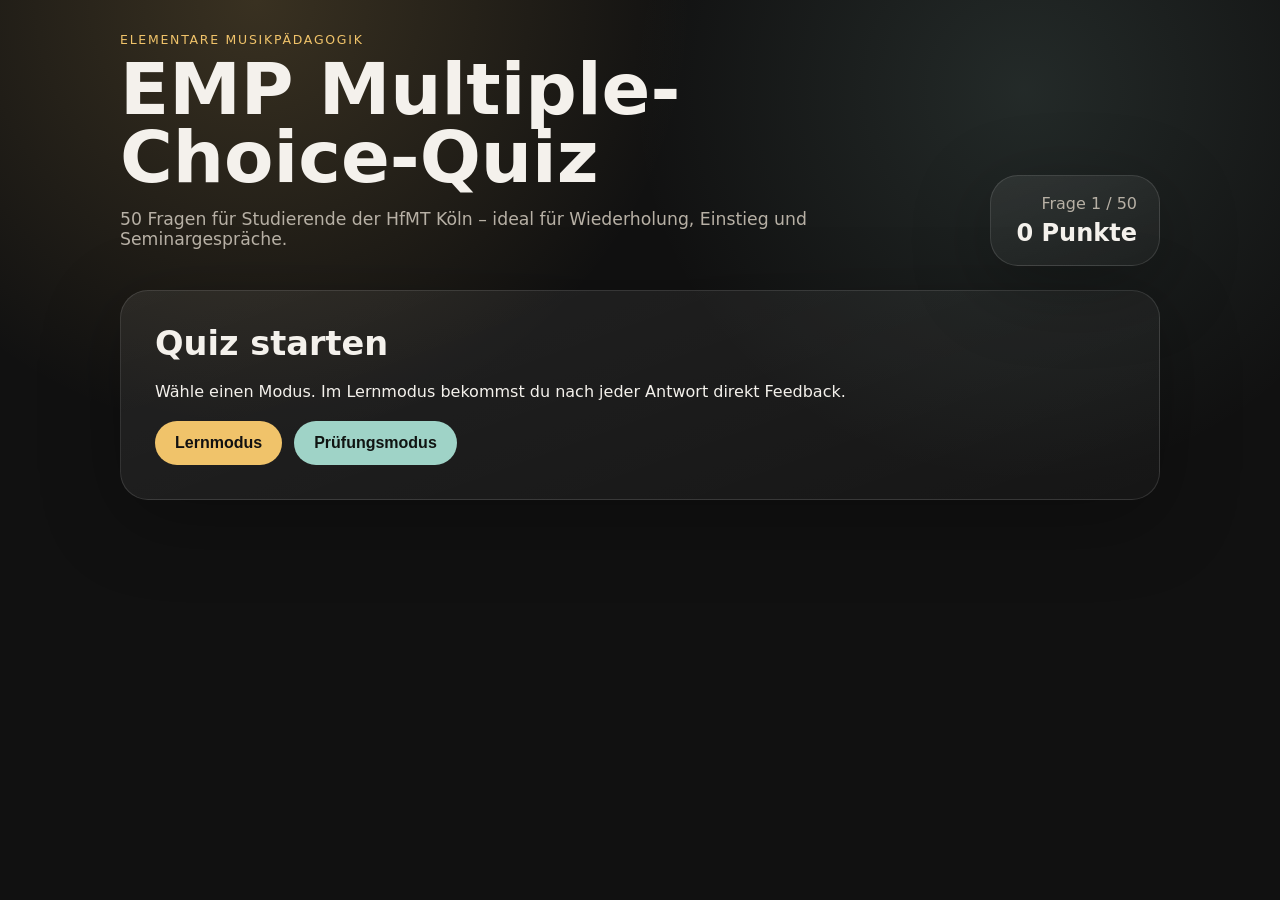
==== commit ddb7f288: "Add files via upload" ====
--- a/index.html
+++ b/index.html
@@ -1,846 +1,60 @@
-<!DOCTYPE html>
+<!doctype html>
 <html lang="de">
 <head>
-    <meta charset="UTF-8">
-    <meta name="viewport" content="width=device-width, initial-scale=1.0">
-    <title>Jazz/Pop Harmonielehre & Bigband-Arrangement Test</title>
-    <style>
-        * {
-            margin: 0;
-            padding: 0;
-            box-sizing: border-box;
-        }
-
-        body {
-            font-family: 'Segoe UI', Tahoma, Geneva, Verdana, sans-serif;
-            background: linear-gradient(135deg, #667eea 0%, #764ba2 100%);
-            min-height: 100vh;
-            padding: 20px;
-        }
-
-        .container {
-            max-width: 900px;
-            margin: 0 auto;
-            background: white;
-            border-radius: 15px;
-            box-shadow: 0 20px 60px rgba(0,0,0,0.3);
-            overflow: hidden;
-        }
-
-        .header {
-            background: linear-gradient(135deg, #1e3c72 0%, #2a5298 100%);
-            color: white;
-            padding: 30px;
-            text-align: center;
-        }
-
-        .header h1 {
-            font-size: 28px;
-            margin-bottom: 10px;
-        }
-
-        .header p {
-            font-size: 16px;
-            opacity: 0.9;
-        }
-
-        .progress-bar {
-            height: 8px;
-            background: #e0e0e0;
-            position: relative;
-        }
-
-        .progress-fill {
-            height: 100%;
-            background: linear-gradient(90deg, #667eea 0%, #764ba2 100%);
-            transition: width 0.3s ease;
-            width: 0%;
-        }
-
-        .content {
-            padding: 40px;
-        }
-
-        .start-screen, .question-screen, .result-screen {
-            display: none;
-        }
-
-        .start-screen.active, .question-screen.active, .result-screen.active {
-            display: block;
-        }
-
-        .start-info {
-            text-align: center;
-            padding: 20px;
-        }
-
-        .start-info h2 {
-            color: #333;
-            margin-bottom: 20px;
-        }
-
-        .info-box {
-            background: #f5f5f5;
-            padding: 20px;
-            border-radius: 10px;
-            margin: 20px 0;
-            text-align: left;
-        }
-
-        .info-box ul {
-            list-style: none;
-            padding-left: 0;
-        }
-
-        .info-box li {
-            padding: 10px 0;
-            border-bottom: 1px solid #ddd;
-        }
-
-        .info-box li:last-child {
-            border-bottom: none;
-        }
-
-        .info-box strong {
-            color: #667eea;
-        }
-
-        .question-header {
-            margin-bottom: 30px;
-        }
-
-        .question-number {
-            color: #667eea;
-            font-size: 14px;
-            font-weight: bold;
-            margin-bottom: 10px;
-        }
-
-        .question-text {
-            font-size: 20px;
-            color: #333;
-            margin-bottom: 25px;
-            line-height: 1.6;
-        }
-
-        .answers {
-            margin-bottom: 30px;
-        }
-
-        .answer-option {
-            background: #f8f9fa;
-            border: 2px solid #e0e0e0;
-            border-radius: 10px;
-            padding: 15px 20px;
-            margin-bottom: 15px;
-            cursor: pointer;
-            transition: all 0.3s ease;
-            display: flex;
-            align-items: center;
-        }
-
-        .answer-option:hover {
-            background: #e3f2fd;
-            border-color: #667eea;
-            transform: translateX(5px);
-        }
-
-        .answer-option.selected {
-            background: #667eea;
-            color: white;
-            border-color: #667eea;
-        }
-
-        .answer-option.correct {
-            background: #4caf50;
-            color: white;
-            border-color: #4caf50;
-        }
-
-        .answer-option.incorrect {
-            background: #f44336;
-            color: white;
-            border-color: #f44336;
-        }
-
-        .answer-option.disabled {
-            cursor: not-allowed;
-            opacity: 0.7;
-        }
-
-        .answer-label {
-            display: inline-block;
-            width: 30px;
-            height: 30px;
-            border-radius: 50%;
-            background: white;
-            color: #667eea;
-            text-align: center;
-            line-height: 30px;
-            font-weight: bold;
-            margin-right: 15px;
-            flex-shrink: 0;
-        }
-
-        .answer-option.selected .answer-label {
-            background: white;
-            color: #667eea;
-        }
-
-        .answer-option.correct .answer-label {
-            background: white;
-            color: #4caf50;
-        }
-
-        .answer-option.incorrect .answer-label {
-            background: white;
-            color: #f44336;
-        }
-
-        .explanation {
-            background: #fff3cd;
-            border-left: 4px solid #ffc107;
-            padding: 15px 20px;
-            margin: 20px 0;
-            border-radius: 5px;
-            display: none;
-        }
-
-        .explanation.show {
-            display: block;
-            animation: slideDown 0.3s ease;
-        }
-
-        .explanation h4 {
-            color: #856404;
-            margin-bottom: 10px;
-        }
-
-        .explanation p {
-            color: #856404;
-            line-height: 1.6;
-        }
-
-        @keyframes slideDown {
-            from {
-                opacity: 0;
-                transform: translateY(-10px);
-            }
-            to {
-                opacity: 1;
-                transform: translateY(0);
-            }
-        }
-
-        .text-input {
-            width: 100%;
-            padding: 15px;
-            border: 2px solid #e0e0e0;
-            border-radius: 10px;
-            font-size: 16px;
-            font-family: inherit;
-            transition: border-color 0.3s ease;
-        }
-
-        .text-input:focus {
-            outline: none;
-            border-color: #667eea;
-        }
-
-        .matching-container {
-            display: grid;
-            grid-template-columns: 1fr 1fr;
-            gap: 20px;
-        }
-
-        .matching-item {
-            background: #f8f9fa;
-            border: 2px solid #e0e0e0;
-            border-radius: 10px;
-            padding: 15px;
-        }
-
-        .matching-select {
-            width: 100%;
-            padding: 10px;
-            border: 2px solid #e0e0e0;
-            border-radius: 5px;
-            margin-top: 10px;
-            font-size: 14px;
-        }
-
-        .button-group {
-            display: flex;
-            gap: 15px;
-            margin-top: 30px;
-        }
-
-        .btn {
-            flex: 1;
-            padding: 15px 30px;
-            border: none;
-            border-radius: 10px;
-            font-size: 16px;
-            font-weight: bold;
-            cursor: pointer;
-            transition: all 0.3s ease;
-        }
-
-        .btn-primary {
-            background: linear-gradient(135deg, #667eea 0%, #764ba2 100%);
-            color: white;
-        }
-
-        .btn-primary:hover {
-            transform: translateY(-2px);
-            box-shadow: 0 10px 20px rgba(102, 126, 234, 0.3);
-        }
-
-        .btn-secondary {
-            background: #6c757d;
-            color: white;
-        }
-
-        .btn-secondary:hover {
-            background: #5a6268;
-        }
-
-        .btn:disabled {
-            opacity: 0.5;
-            cursor: not-allowed;
-        }
-
-        .result-summary {
-            text-align: center;
-            padding: 20px;
-        }
-
-        .score-circle {
-            width: 200px;
-            height: 200px;
-            border-radius: 50%;
-            margin: 30px auto;
-            display: flex;
-            align-items: center;
-            justify-content: center;
-            font-size: 48px;
-            font-weight: bold;
-            color: white;
-            position: relative;
-        }
-
-        .score-circle.excellent {
-            background: linear-gradient(135deg, #4caf50 0%, #8bc34a 100%);
-        }
-
-        .score-circle.good {
-            background: linear-gradient(135deg, #2196f3 0%, #03a9f4 100%);
-        }
-
-        .score-circle.average {
-            background: linear-gradient(135deg, #ff9800 0%, #ffc107 100%);
-        }
-
-        .score-circle.poor {
-            background: linear-gradient(135deg, #f44336 0%, #e91e63 100%);
-        }
-
-        .result-message {
-            font-size: 24px;
-            color: #333;
-            margin: 20px 0;
-        }
-
-        .result-details {
-            background: #f5f5f5;
-            padding: 20px;
-            border-radius: 10px;
-            margin: 20px 0;
-            text-align: left;
-        }
-
-        .result-item {
-            display: flex;
-            justify-content: space-between;
-            padding: 10px 0;
-            border-bottom: 1px solid #ddd;
-        }
-
-        .result-item:last-child {
-            border-bottom: none;
-        }
-
-        @media (max-width: 768px) {
-            .content {
-                padding: 20px;
-            }
-
-            .matching-container {
-                grid-template-columns: 1fr;
-            }
-
-            .button-group {
-                flex-direction: column;
-            }
-        }
-    </style>
+  <meta charset="utf-8" />
+  <meta name="viewport" content="width=device-width, initial-scale=1" />
+  <title>EMP Quiz – HfMT Köln</title>
+  <link rel="stylesheet" href="styles.css" />
 </head>
 <body>
-    <div class="container">
-        <div class="header">
-            <h1>🎵 Jazz/Pop Harmonielehre & Bigband-Arrangement</h1>
-            <p>Musikhochschule Test - Anfängerlevel</p>
-        </div>
-        
-        <div class="progress-bar">
-            <div class="progress-fill" id="progressBar"></div>
-        </div>
+  <main class="app-shell">
+    <section class="hero">
+      <div>
+        <p class="eyebrow">Elementare Musikpädagogik</p>
+        <h1>EMP Multiple-Choice-Quiz</h1>
+        <p class="subtitle">50 Fragen für Studierende der HfMT Köln – ideal für Wiederholung, Einstieg und Seminargespräche.</p>
+      </div>
+      <div class="score-card">
+        <span id="progressText">Frage 1 / 50</span>
+        <strong id="scoreText">0 Punkte</strong>
+      </div>
+    </section>
 
-        <div class="content">
-            <!-- Start Screen -->
-            <div class="start-screen active" id="startScreen">
-                <div class="start-info">
-                    <h2>Willkommen zum Test!</h2>
-                    <div class="info-box">
-                        <ul>
-                            <li><strong>📚 Themen:</strong> Bigband-Arrangement, Lead-Sheets, Jazz/Pop-Harmonielehre</li>
-                            <li><strong>📝 Anzahl Fragen:</strong> 20 Fragen</li>
-                            <li><strong>🎯 Fragetypen:</strong> Multiple Choice, Richtig/Falsch, Zuordnung, offene Fragen</li>
-                            <li><strong>💡 Erklärungen:</strong> Nach jeder Antwort erhalten Sie eine Erklärung</li>
-                            <li><strong>⏱️ Zeit:</strong> Keine Zeitbegrenzung - arbeiten Sie in Ihrem Tempo</li>
-                        </ul>
-                    </div>
-                    <p style="color: #666; margin: 20px 0;">
-                        Dieser Test deckt grundlegende Konzepte der Jazz/Pop-Harmonielehre, 
-                        Bigband-Satzweisen und Lead-Sheet-Notation ab.
-                    </p>
-                    <button class="btn btn-primary" onclick="startTest()">Test beginnen 🎼</button>
-                </div>
-            </div>
+    <section class="controls" id="startPanel">
+      <h2>Quiz starten</h2>
+      <p>Wähle einen Modus. Im Lernmodus bekommst du nach jeder Antwort direkt Feedback.</p>
+      <div class="button-row">
+        <button id="startLearning" class="primary">Lernmodus</button>
+        <button id="startExam" class="secondary">Prüfungsmodus</button>
+      </div>
+    </section>
 
-            <!-- Question Screen -->
-            <div class="question-screen" id="questionScreen">
-                <div class="question-header">
-                    <div class="question-number" id="questionNumber">Frage 1 von 20</div>
-                    <div class="question-text" id="questionText"></div>
-                </div>
+    <section class="quiz hidden" id="quizPanel">
+      <div class="progress-bar"><div id="progressBar"></div></div>
+      <div class="meta-row">
+        <span id="categoryTag">Kategorie</span>
+        <span id="modeTag">Lernmodus</span>
+      </div>
+      <h2 id="questionText"></h2>
+      <div id="answers" class="answers"></div>
+      <div id="feedback" class="feedback hidden"></div>
+      <div class="button-row nav-row">
+        <button id="prevBtn" class="ghost">Zurück</button>
+        <button id="nextBtn" class="primary" disabled>Weiter</button>
+      </div>
+    </section>
 
-                <div class="answers" id="answersContainer"></div>
-
-                <div class="explanation" id="explanation">
-                    <h4>💡 Erklärung:</h4>
-                    <p id="explanationText"></p>
-                </div>
-
-                <div class="button-group">
-                    <button class="btn btn-secondary" onclick="previousQuestion()" id="prevBtn" disabled>← Zurück</button>
-                    <button class="btn btn-primary" onclick="checkAnswer()" id="checkBtn">Antwort prüfen</button>
-                    <button class="btn btn-primary" onclick="nextQuestion()" id="nextBtn" style="display:none;">Weiter →</button>
-                </div>
-            </div>
-
-            <!-- Result Screen -->
-            <div class="result-screen" id="resultScreen">
-                <div class="result-summary">
-                    <h2>Test abgeschlossen! 🎉</h2>
-                    <div class="score-circle" id="scoreCircle">
-                        <span id="scorePercentage">0%</span>
-                    </div>
-                    <div class="result-message" id="resultMessage"></div>
-                    
-                    <div class="result-details">
-                        <div class="result-item">
-                            <span><strong>Richtige Antworten:</strong></span>
-                            <span id="correctCount">0</span>
-                        </div>
-                        <div class="result-item">
-                            <span><strong>Falsche Antworten:</strong></span>
-                            <span id="incorrectCount">0</span>
-                        </div>
-                        <div class="result-item">
-                            <span><strong>Gesamtpunktzahl:</strong></span>
-                            <span id="totalScore">0/20</span>
-                        </div>
-                        <div class="result-item">
-                            <span><strong>Prozentsatz:</strong></span>
-                            <span id="percentageScore">0%</span>
-                        </div>
-                    </div>
-
-                    <button class="btn btn-primary" onclick="restartTest()">Test wiederholen 🔄</button>
-                </div>
-            </div>
-        </div>
-    </div>
-
-    <script>
-        const questions = [
-            {
-                type: 'multiple-choice',
-                question: 'Was ist die typische Besetzung einer traditionellen Bigband?',
-                options: [
-                    '5 Saxophone, 4 Trompeten, 4 Posaunen, Rhythmusgruppe',
-                    '3 Saxophone, 3 Trompeten, 2 Posaunen, Rhythmusgruppe',
-                    '4 Saxophone, 3 Trompeten, 3 Posaunen, Rhythmusgruppe',
-                    '6 Saxophone, 5 Trompeten, 5 Posaunen, Rhythmusgruppe'
-                ],
-                correct: 0,
-                explanation: 'Die klassische Bigband-Besetzung umfasst 5 Saxophone (2 Alt, 2 Tenor, 1 Bariton), 4 Trompeten, 4 Posaunen und eine Rhythmusgruppe (Piano, Bass, Schlagzeug, evtl. Gitarre). Dies ist die Standard-Besetzung seit der Swing-Ära.'
-            },
-            {
-                type: 'true-false',
-                question: 'Ein Lead-Sheet enthält typischerweise nur Melodie, Akkord-Symbole und Text, aber keine ausgeschriebenen Begleitstimmen.',
-                options: ['Richtig', 'Falsch'],
-                correct: 0,
-                explanation: 'Richtig! Ein Lead-Sheet ist eine vereinfachte Notation, die nur die wesentlichen Informationen enthält: Melodie, Akkordsymbole (Chord Symbols) und ggf. Text. Die Begleitung wird von den Musikern improvisiert bzw. interpretiert.'
-            },
-            {
-                type: 'multiple-choice',
-                question: 'Welche Akkordbezeichnung steht für einen Dur-Septakkord?',
-                options: [
-                    'Cmaj7 oder CΔ7',
-                    'C7',
-                    'Cm7',
-                    'Cdim7'
-                ],
-                correct: 0,
-                explanation: 'Cmaj7 oder CΔ7 bezeichnet einen Dur-Septakkord (C-E-G-H). C7 wäre ein Dominant-Septakkord (mit kleiner Septime), Cm7 ein Moll-Septakkord und Cdim7 ein verminderter Septakkord.'
-            },
-            {
-                type: 'multiple-choice',
-                question: 'Was bedeutet "Soli" in einem Bigband-Arrangement?',
-                options: [
-                    'Ein improvisiertes Solo eines einzelnen Musikers',
-                    'Ein ausgeschriebener Abschnitt, den eine ganze Sektion unisono spielt',
-                    'Ein geschriebener harmonisierter Abschnitt für eine Instrumentengruppe',
-                    'Ein sehr leiser Abschnitt'
-                ],
-                correct: 2,
-                explanation: 'Ein "Soli" (Plural von Solo) ist ein ausgeschriebener, meist harmonisierter Abschnitt für eine komplette Instrumentengruppe (z.B. Saxophon-Soli). Im Gegensatz zum improvisierten Solo ist dies notiert und wird von mehreren Musikern gemeinsam gespielt.'
-            },
-            {
-                type: 'true-false',
-                question: 'Die II-V-I Kadenz ist eine der wichtigsten harmonischen Progressionen im Jazz.',
-                options: ['Richtig', 'Falsch'],
-                correct: 0,
-                explanation: 'Absolut richtig! Die II-V-I Kadenz (z.B. Dm7 - G7 - Cmaj7 in C-Dur) ist die fundamentalste Akkordfolge im Jazz. Sie erscheint in unzähligen Standards und bildet die Basis für viele Improvisationen.'
-            },
-            {
-                type: 'multiple-choice',
-                question: 'Welche Instrumentengruppe übernimmt in einer Bigband typischerweise die Melodie in den Tutti-Passagen?',
-                options: [
-                    'Die Posaunen',
-                    'Die Trompeten',
-                    'Die Saxophone',
-                    'Die Rhythmusgruppe'
-                ],
-                correct: 1,
-                explanation: 'Die Trompeten spielen typischerweise die Melodie in Tutti-Passagen aufgrund ihrer durchsetzungsfähigen, hellen Klangfarbe. Saxophone übernehmen oft harmonische Füllstimmen oder Gegenmelodien, während Posaunen die tiefen Harmonien und Basslinien unterstützen.'
-            },
-            {
-                type: 'multiple-choice',
-                question: 'Was ist ein "Turnaround" in der Jazz-Harmonielehre?',
-                options: [
-                    'Eine schnelle Tempoänderung',
-                    'Eine kurze Akkordfolge am Ende eines Formteils, die zur Wiederholung führt',
-                    'Ein rhythmisches Pattern',
-                    'Eine Spieltechnik für Bläser'
-                ],
-                correct: 1,
-                explanation: 'Ein Turnaround ist eine kurze harmonische Phrase (meist 2-4 Takte), die am Ende eines Abschnitts steht und musikalisch zur Wiederholung oder zum nächsten Chorus überleitet. Klassisch: I-VI-II-V (z.B. C-Am7-Dm7-G7).'
-            },
-            {
-                type: 'true-false',
-                question: 'In einem Lead-Sheet werden Dynamik und Artikulation detailliert notiert.',
-                options: ['Richtig', 'Falsch'],
-                correct: 1,
-                explanation: 'Falsch! Lead-Sheets sind bewusst minimalistisch gehalten und enthalten in der Regel keine oder nur wenige Angaben zu Dynamik und Artikulation. Diese Interpretationsdetails werden von den Musikern selbst gestaltet.'
-            },
-            {
-                type: 'multiple-choice',
-                question: 'Welche Akkorderweiterung kennzeichnet einen Dominant-Sept-Akkord mit alterierter None?',
-                options: [
-                    'G7(♭9) oder G7(#9)',
-                    'G7(♭5)',
-                    'Gmaj7(9)',
-                    'G7sus4'
-                ],
-                correct: 0,
-                explanation: 'Alterierte Nonen werden als ♭9 (kleine None) oder #9 (übermäßige None) notiert, z.B. G7(♭9) oder G7(#9). Diese Tensions erzeugen einen charakteristisch "scharfen" Klang und werden häufig in der Auflösung zu Moll-Akkorden verwendet.'
-            },
-            {
-                type: 'multiple-choice',
-                question: 'Was bedeutet "Drop 2" Voicing in der Bigband-Arrangiertechnik?',
-                options: [
-                    'Das Weglassen des zweiten Tons',
-                    'Das Herabsetzen der zweithöchsten Stimme um eine Oktave',
-                    'Das Spielen nur von zwei Stimmen',
-                    'Eine dynamische Anweisung'
-                ],
-                correct: 1,
-                explanation: 'Bei "Drop 2" Voicing wird die zweithöchste Stimme eines geschlossenen Akkords (Close Voicing) um eine Oktave nach unten versetzt. Dies erweitert den Stimmumfang und erzeugt einen offeneren, volleren Klang - eine Standardtechnik im Bigband-Arrangement.'
-            },
-            {
-                type: 'true-false',
-                question: 'Die Blue Notes (♭3, ♭5, ♭7) sind charakteristische Tonhöhen in der Blues- und Jazz-Skala.',
-                options: ['Richtig', 'Falsch'],
-                correct: 0,
-                explanation: 'Richtig! Blue Notes sind die erniedrigte Terz (♭3), verminderte Quinte (♭5) und kleine Septime (♭7). Sie geben Blues und Jazz ihren charakteristischen, "schmutzigen" Sound und stammen aus der afroamerikanischen Musiktradition.'
-            },
-            {
-                type: 'multiple-choice',
-                question: 'Welche Funktion hat die "Rhythmusgruppe" in einer Bigband?',
-                options: [
-                    'Nur die rhythmische Begleitung',
-                    'Harmonische und rhythmische Grundlage sowie Unterstützung der Soli',
-                    'Melodieführung in allen Stücken',
-                    'Ausschließlich Solofunktion'
-                ],
-                correct: 1,
-                explanation: 'Die Rhythmusgruppe (Piano, Bass, Schlagzeug, evtl. Gitarre) bildet das harmonische und rhythmische Fundament der Bigband. Sie begleitet sowohl Tutti-Passagen als auch Soli, gibt den harmonischen Rahmen vor und sorgt für den "Groove".'
-            },
-            {
-                type: 'multiple-choice',
-                question: 'Was ist ein "Shout Chorus" in einem Bigband-Arrangement?',
-                options: [
-                    'Ein gesungener Refrain',
-                    'Ein sehr leiser Abschnitt',
-                    'Ein kraftvoller, klimaktischer Tutti-Abschnitt gegen Ende eines Stücks',
-                    'Ein Schlagzeug-Solo'
-                ],
-                correct: 2,
-                explanation: 'Ein "Shout Chorus" ist ein energiegeladener, oft finaler Tutti-Abschnitt, in dem die ganze Band zusammen spielt. Er ist typischerweise laut, rhythmisch intensiv und bildet den Höhepunkt eines Arrangements. Der Begriff kommt von der "rufenden" Qualität der Bläser.'
-            },
-            {
-                type: 'true-false',
-                question: 'Akkordsymbole wie "C/E" bedeuten einen C-Dur Akkord mit E im Bass.',
-                options: ['Richtig', 'Falsch'],
-                correct: 0,
-                explanation: 'Richtig! Die Notation "C/E" (gesprochen: "C über E" oder "C slash E") bezeichnet einen C-Dur Akkord mit E als Basston - also eine erste Umkehrung. Dies ist eine gängige Notation in Lead-Sheets für Bassumkehrungen.'
-            },
-            {
-                type: 'multiple-choice',
-                question: 'Welche Skala wird typischerweise über einen Moll7-Akkord in der II. Stufe (Dm7 in C-Dur) verwendet?',
-                options: [
-                    'D-Melodisch Moll',
-                    'D-Dorisch',
-                    'D-Harmonisch Moll',
-                    'D-Natürlich Moll (Äolisch)'
-                ],
-                correct: 1,
-                explanation: 'Über einen II-Stufen Moll7-Akkord (Dm7 in C-Dur) wird typischerweise die dorische Skala verwendet (D-E-F-G-A-H-C-D). Die dorische Skala hat eine große Sexte (H), was den charakteristischen Jazz-Moll-Sound erzeugt und gut zur V-I Auflösung führt.'
-            },
-            {
-                type: 'multiple-choice',
-                question: 'Was bedeutet "Plunger" als Spielanweisung für Blechbläser?',
-                options: [
-                    'Ein bestimmter Dämpfer (wie ein Saugglocken-Gummi)',
-                    'Sehr laut spielen',
-                    'Eine rhythmische Figur',
-                    'Eine spezielle Atemtechnik'
-                ],
-                correct: 0,
-                explanation: 'Ein "Plunger" ist ein Dämpfer aus Gummi (sieht aus wie ein Pümpel/Saugglocke), der vor den Schalltrichter gehalten wird. Durch Öffnen und Schließen entstehen die charakteristischen "Wah-Wah" Effekte, die typisch für Duke Ellington und traditionellen Jazz sind.'
-            },
-            {
-                type: 'true-false',
-                question: 'Ein Sus4-Akkord (z.B. C7sus4) ersetzt die Terz durch die Quarte.',
-                options: ['Richtig', 'Falsch'],
-                correct: 0,
-                explanation: 'Richtig! Bei einem Sus4-Akkord (Suspended 4th) wird die Terz durch die Quarte ersetzt. C7sus4 besteht aus C-F-G-B♭ (statt C-E-G-B♭). Der sus4-Klang erzeugt Spannung, die sich oft zur normalen Terz auflöst.'
-            },
-            {
-                type: 'multiple-choice',
-                question: 'Welche Notation zeigt in einem Lead-Sheet an, dass ein Akkord über mehrere Takte gehalten werden soll?',
-                options: [
-                    'Wiederholungszeichen',
-                    'Schrägstriche (/) in den folgenden Takten oder einfach keine neuen Akkordsymbole',
-                    'Fermate',
-                    'Bindebogen'
-                ],
-                correct: 1,
-                explanation: 'In Lead-Sheets zeigen entweder Schrägstriche (/) oder das Fehlen neuer Akkordsymbole an, dass der vorherige Akkord weiterhin gilt. Ein Schrägstrich steht oft für einen ganzen Taktschlag mit dem aktuellen Akkord.'
-            },
-            {
-                type: 'multiple-choice',
-                question: 'Was ist "Comping" in der Jazz-Terminologie?',
-                options: [
-                    'Das Komponieren von Stücken',
-                    'Die rhythmisch-harmonische Begleitung, besonders durch Piano oder Gitarre',
-                    'Das Zusammenstellen einer Band',
-                    'Eine Kompressionstechnik in der Tontechnik'
-                ],
-                correct: 1,
-                explanation: '"Comping" (kurz für "accompanying") bezeichnet die rhythmisch-harmonische Begleitfiguren, die Piano oder Gitarre während Melodie oder Soli spielen. Es beinhaltet das kreative Platzieren von Akkorden im rhythmischen Groove - eine Kunst für sich!'
-            },
-            {
-                type: 'multiple-choice',
-                question: 'In welcher Reihenfolge werden typischerweise die Saxophone in einem Bigband-Satz notiert (von oben nach unten)?',
-                options: [
-                    'Altsax 1, Altsax 2, Tenorsax 1, Tenorsax 2, Baritonsax',
-                    'Tenorsax 1, Tenorsax 2, Altsax 1, Altsax 2, Baritonsax',
-                    'Baritonsax, Tenorsax 1, Tenorsax 2, Altsax 1, Altsax 2',
-                    'Altsax 1, Tenorsax 1, Altsax 2, Tenorsax 2, Baritonsax'
-                ],
-                correct: 0,
-                explanation: 'Die Standard-Reihenfolge in Bigband-Partituren ist: Altsax 1, Altsax 2, Tenorsax 1, Tenorsax 2, Baritonsax (von oben nach unten, hohe zu tiefen Instrumenten). Diese Anordnung folgt der Tonhöhe und ermöglicht übersichtliches Lesen und Arrangieren.'
-            }
-        ];
-
-        let currentQuestion = 0;
-        let score = 0;
-        let userAnswers = [];
-        let answerChecked = false;
-
-        function startTest() {
-            document.getElementById('startScreen').classList.remove('active');
-            document.getElementById('questionScreen').classList.add('active');
-            loadQuestion();
-        }
-
-        function loadQuestion() {
-            const q = questions[currentQuestion];
-            document.getElementById('questionNumber').textContent = `Frage ${currentQuestion + 1} von ${questions.length}`;
-            document.getElementById('questionText').textContent = q.question;
-            
-            const answersContainer = document.getElementById('answersContainer');
-            answersContainer.innerHTML = '';
-            
-            if (q.type === 'multiple-choice' || q.type === 'true-false') {
-                q.options.forEach((option, index) => {
-                    const answerDiv = document.createElement('div');
-                    answerDiv.className = 'answer-option';
-                    answerDiv.onclick = () => selectAnswer(index);
-                    answerDiv.innerHTML = `
-                        <span class="answer-label">${String.fromCharCode(65 + index)}</span>
-                        <span>${option}</span>
-                    `;
-                    answersContainer.appendChild(answerDiv);
-                });
-            }
-            
-            document.getElementById('explanation').classList.remove('show');
-            document.getElementById('checkBtn').style.display = 'block';
-            document.getElementById('nextBtn').style.display = 'none';
-            document.getElementById('prevBtn').disabled = currentQuestion === 0;
-            
-            answerChecked = false;
-            
-            updateProgressBar();
-        }
-
-        function selectAnswer(index) {
-            if (answerChecked) return;
-            
-            const options = document.querySelectorAll('.answer-option');
-            options.forEach(opt => opt.classList.remove('selected'));
-            options[index].classList.add('selected');
-            userAnswers[currentQuestion] = index;
-        }
-
-        function checkAnswer() {
-            if (userAnswers[currentQuestion] === undefined) {
-                alert('Bitte wählen Sie eine Antwort aus!');
-                return;
-            }
-            
-            answerChecked = true;
-            const q = questions[currentQuestion];
-            const options = document.querySelectorAll('.answer-option');
-            
-            options.forEach((opt, index) => {
-                opt.classList.add('disabled');
-                if (index === q.correct) {
-                    opt.classList.add('correct');
-                }
-                if (index === userAnswers[currentQuestion] && index !== q.correct) {
-                    opt.classList.add('incorrect');
-                }
-            });
-            
-            if (userAnswers[currentQuestion] === q.correct) {
-                score++;
-            }
-            
-            document.getElementById('explanationText').textContent = q.explanation;
-            document.getElementById('explanation').classList.add('show');
-            document.getElementById('checkBtn').style.display = 'none';
-            document.getElementById('nextBtn').style.display = 'block';
-        }
-
-        function nextQuestion() {
-            currentQuestion++;
-            if (currentQuestion < questions.length) {
-                loadQuestion();
-            } else {
-                showResults();
-            }
-        }
-
-        function previousQuestion() {
-            if (currentQuestion > 0) {
-                currentQuestion--;
-                loadQuestion();
-                
-                // Restore previous answer
-                if (userAnswers[currentQuestion] !== undefined) {
-                    const options = document.querySelectorAll('.answer-option');
-                    options[userAnswers[currentQuestion]].classList.add('selected');
-                }
-            }
-        }
-
-        function updateProgressBar() {
-            const progress = ((currentQuestion + 1) / questions.length) * 100;
-            document.getElementById('progressBar').style.width = progress + '%';
-        }
-
-        function showResults() {
-            document.getElementById('questionScreen').classList.remove('active');
-            document.getElementById('resultScreen').classList.add('active');
-            
-            const percentage = Math.round((score / questions.length) * 100);
-            const scoreCircle = document.getElementById('scoreCircle');
-            
-            document.getElementById('scorePercentage').textContent = percentage + '%';
-            document.getElementById('correctCount').textContent = score;
-            document.getElementById('incorrectCount').textContent = questions.length - score;
-            document.getElementById('totalScore').textContent = `${score}/${questions.length}`;
-            document.getElementById('percentageScore').textContent = percentage + '%';
-            
-            let message = '';
-            let circleClass = '';
-            
-            if (percentage >= 90) {
-                message = '🎉 Hervorragend! Sie haben ein ausgezeichnetes Verständnis!';
-                circleClass = 'excellent';
-            } else if (percentage >= 75) {
-                message = '👏 Sehr gut! Sie beherrschen die Grundlagen solide!';
-                circleClass = 'good';
-            } else if (percentage >= 60) {
-                message = '👍 Gut gemacht! Mit etwas Übung werden Sie noch besser!';
-                circleClass = 'average';
-            } else {
-                message = '📚 Weiter üben! Wiederholen Sie die Grundlagen.';
-                circleClass = 'poor';
-            }
-            
-            document.getElementById('resultMessage').textContent = message;
-            scoreCircle.className = 'score-circle ' + circleClass;
-            
-            updateProgressBar();
-        }
-
-        function restartTest() {
-            currentQuestion = 0;
-            score = 0;
-            userAnswers = [];
-            answerChecked = false;
-            
-            document.getElementById('resultScreen').classList.remove('active');
-            document.getElementById('startScreen').classList.add('active');
-            document.getElementById('progressBar').style.width = '0%';
-        }
-    </script>
+    <section class="result hidden" id="resultPanel">
+      <p class="eyebrow">Auswertung</p>
+      <h2 id="resultTitle"></h2>
+      <p id="resultText"></p>
+      <div id="reviewList" class="review-list"></div>
+      <div class="button-row">
+        <button id="restartBtn" class="primary">Neu starten</button>
+        <button id="printBtn" class="secondary">Drucken / PDF speichern</button>
+      </div>
+    </section>
+  </main>
+  <script src="app.js"></script>
 </body>
 </html>
--- a/styles.css
+++ b/styles.css
@@ -0,0 +1,96 @@
+:root {
+  --bg: #111111;
+  --panel: #1b1b1f;
+  --panel-2: #25252b;
+  --text: #f4f1ec;
+  --muted: #b7b0a5;
+  --accent: #f0c36a;
+  --accent-2: #9fd3c7;
+  --wrong: #f08080;
+  --right: #89d18b;
+  --border: rgba(255,255,255,.12);
+}
+* { box-sizing: border-box; }
+body {
+  margin: 0;
+  min-height: 100vh;
+  font-family: system-ui, -apple-system, BlinkMacSystemFont, "Segoe UI", sans-serif;
+  background:
+    radial-gradient(circle at 20% 0%, rgba(240,195,106,.18), transparent 32%),
+    radial-gradient(circle at 80% 10%, rgba(159,211,199,.13), transparent 30%),
+    var(--bg);
+  color: var(--text);
+}
+.app-shell { width: min(1040px, 92vw); margin: 0 auto; padding: 32px 0 56px; }
+.hero {
+  display: grid;
+  grid-template-columns: 1fr auto;
+  gap: 24px;
+  align-items: end;
+  margin-bottom: 24px;
+}
+.eyebrow { color: var(--accent); text-transform: uppercase; letter-spacing: .14em; font-size: .78rem; margin: 0 0 8px; }
+h1 { font-size: clamp(2rem, 6vw, 4.5rem); line-height: .95; margin: 0; }
+h2 { font-size: clamp(1.35rem, 3vw, 2.1rem); line-height: 1.15; margin: 0 0 18px; }
+.subtitle { max-width: 760px; color: var(--muted); font-size: 1.08rem; }
+.score-card, .controls, .quiz, .result {
+  border: 1px solid var(--border);
+  background: linear-gradient(160deg, rgba(255,255,255,.07), rgba(255,255,255,.025));
+  box-shadow: 0 20px 80px rgba(0,0,0,.28);
+  border-radius: 28px;
+}
+.score-card { padding: 18px 22px; min-width: 170px; text-align: right; }
+.score-card span { color: var(--muted); display: block; margin-bottom: 6px; }
+.score-card strong { font-size: 1.5rem; }
+.controls, .quiz, .result { padding: clamp(18px, 4vw, 34px); }
+.hidden { display: none !important; }
+.button-row { display: flex; gap: 12px; flex-wrap: wrap; margin-top: 20px; }
+button {
+  border: 0;
+  border-radius: 999px;
+  padding: 13px 20px;
+  font-size: 1rem;
+  font-weight: 700;
+  cursor: pointer;
+  transition: transform .15s ease, opacity .15s ease, background .15s ease;
+}
+button:hover { transform: translateY(-1px); }
+button:disabled { opacity: .45; cursor: not-allowed; transform: none; }
+.primary { background: var(--accent); color: #111; }
+.secondary { background: var(--accent-2); color: #101412; }
+.ghost { background: transparent; color: var(--text); border: 1px solid var(--border); }
+.progress-bar { width: 100%; height: 10px; background: rgba(255,255,255,.09); border-radius: 999px; overflow: hidden; margin-bottom: 18px; }
+#progressBar { height: 100%; width: 0%; background: linear-gradient(90deg, var(--accent), var(--accent-2)); border-radius: inherit; transition: width .3s ease; }
+.meta-row { display: flex; justify-content: space-between; gap: 12px; margin-bottom: 18px; color: var(--muted); }
+.meta-row span { background: rgba(255,255,255,.07); border: 1px solid var(--border); border-radius: 999px; padding: 7px 12px; }
+.answers { display: grid; gap: 12px; }
+.answer {
+  width: 100%;
+  text-align: left;
+  background: var(--panel-2);
+  color: var(--text);
+  border: 1px solid var(--border);
+  border-radius: 18px;
+  padding: 16px 18px;
+  font-weight: 600;
+}
+.answer.selected { outline: 2px solid var(--accent); }
+.answer.correct { background: rgba(137,209,139,.18); border-color: rgba(137,209,139,.5); }
+.answer.incorrect { background: rgba(240,128,128,.18); border-color: rgba(240,128,128,.5); }
+.feedback { margin-top: 18px; padding: 16px; border-radius: 18px; background: rgba(255,255,255,.07); color: var(--text); }
+.nav-row { justify-content: space-between; }
+.review-list { display: grid; gap: 12px; margin: 24px 0; }
+.review-item { padding: 16px; border-radius: 18px; background: rgba(255,255,255,.06); border: 1px solid var(--border); }
+.review-item strong { color: var(--accent); }
+.review-item small { display: block; color: var(--muted); margin-top: 6px; }
+@media (max-width: 720px) {
+  .hero { grid-template-columns: 1fr; }
+  .score-card { text-align: left; }
+  .meta-row { flex-direction: column; align-items: flex-start; }
+  button { width: 100%; }
+}
+@media print {
+  body { background: white; color: black; }
+  .button-row, .score-card, .quiz, .controls { display: none; }
+  .result { box-shadow: none; border: none; }
+}
